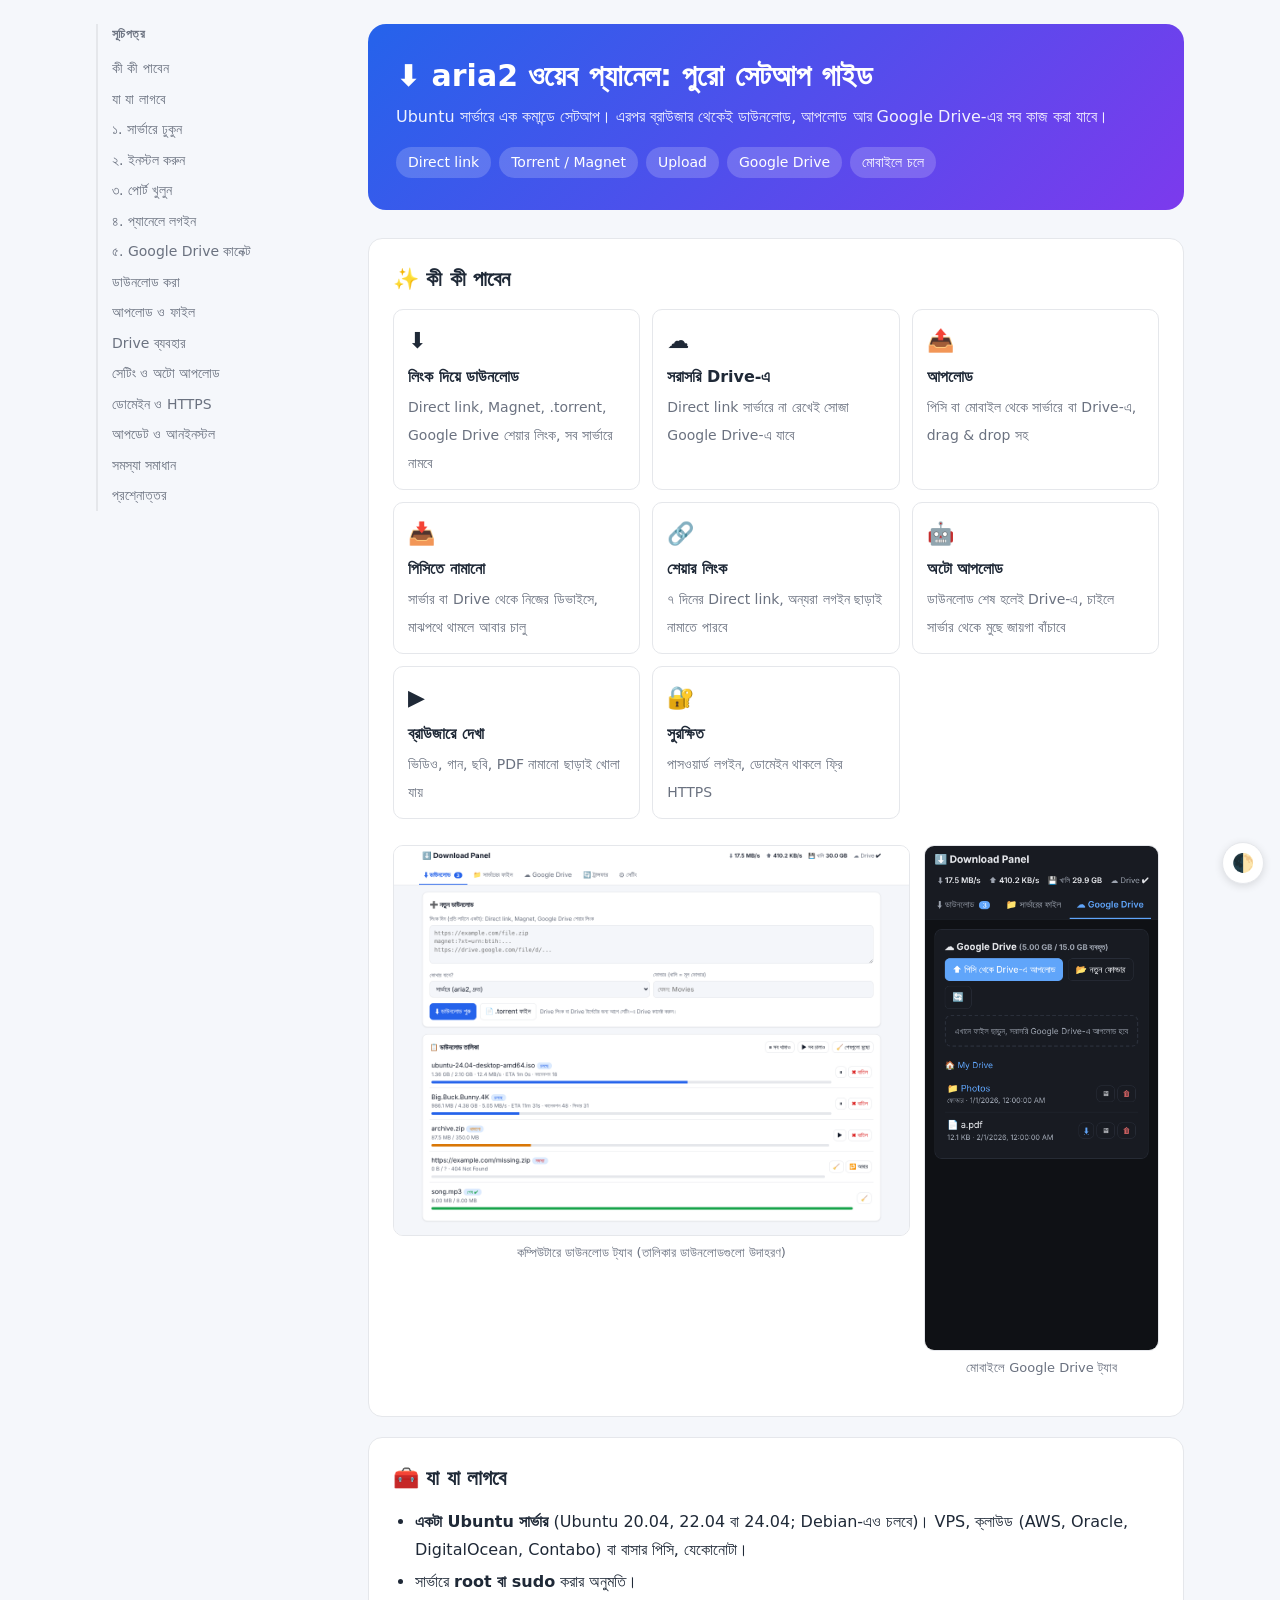
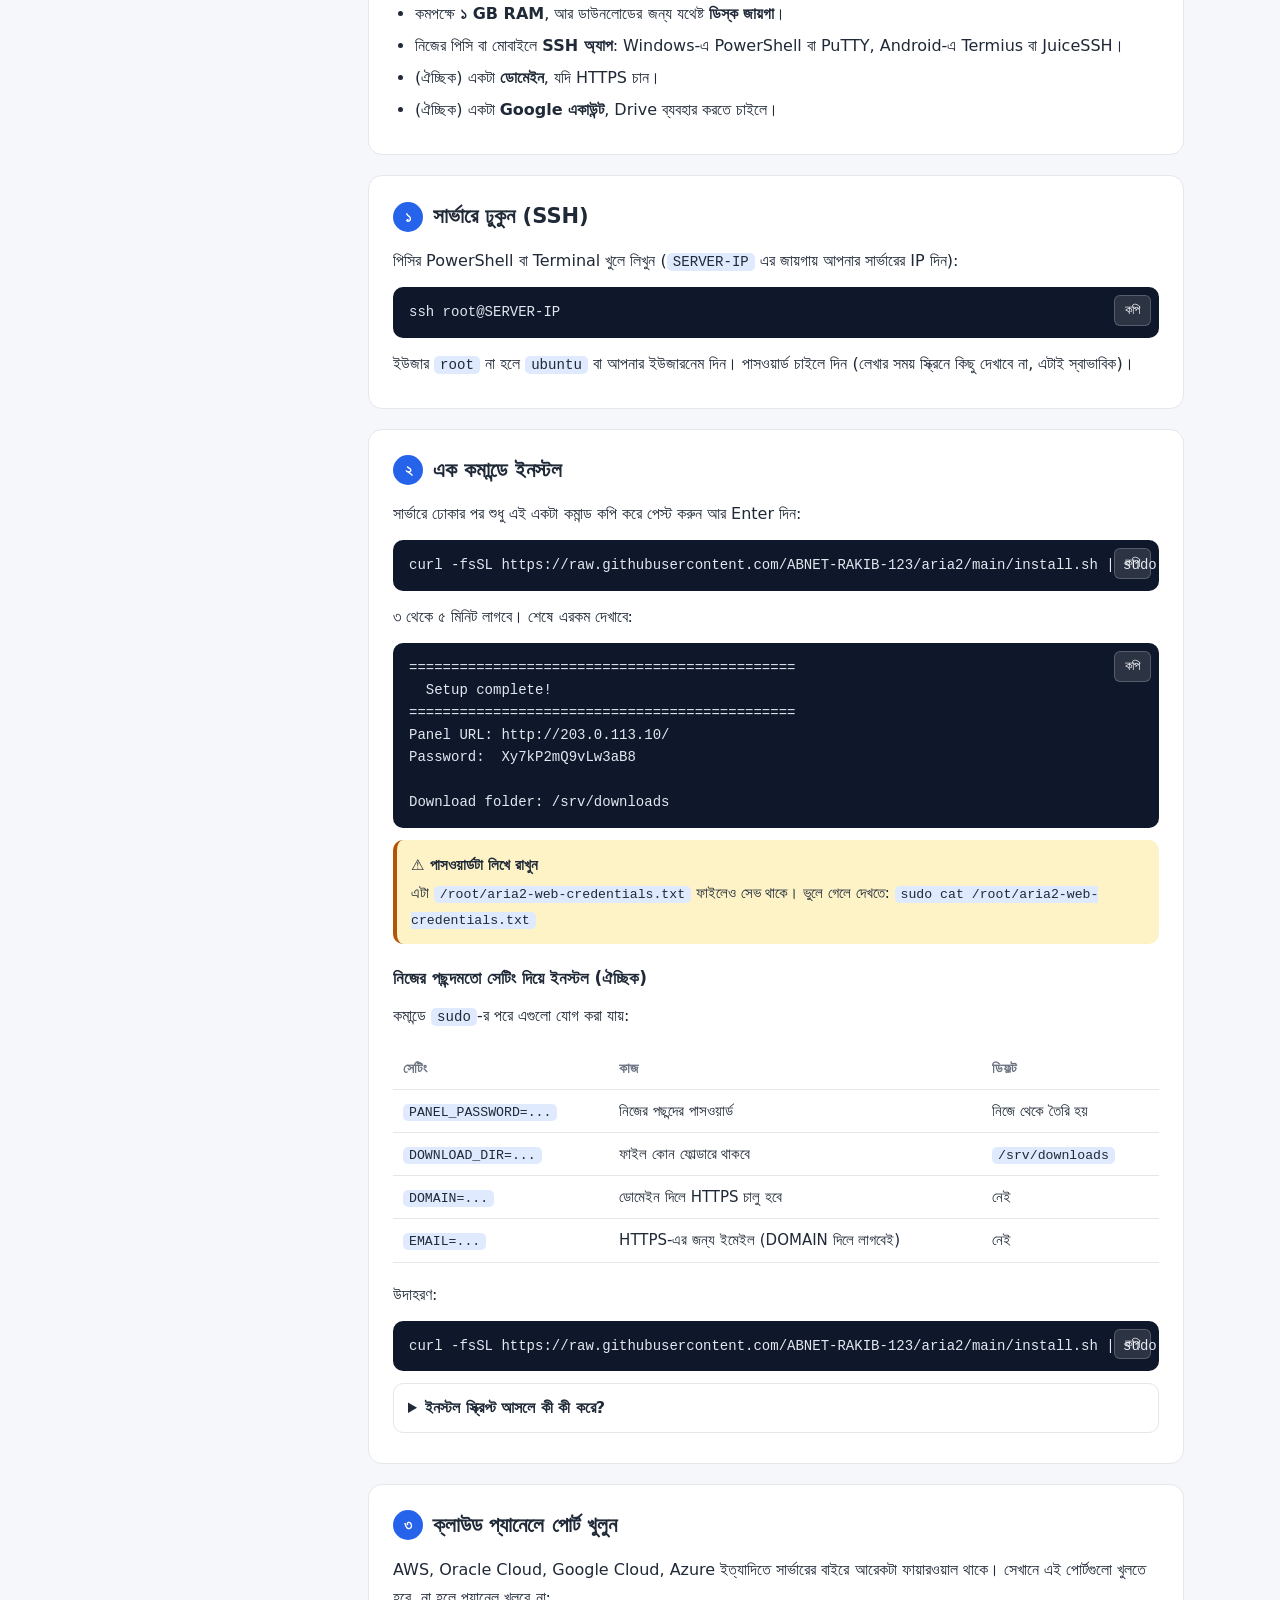
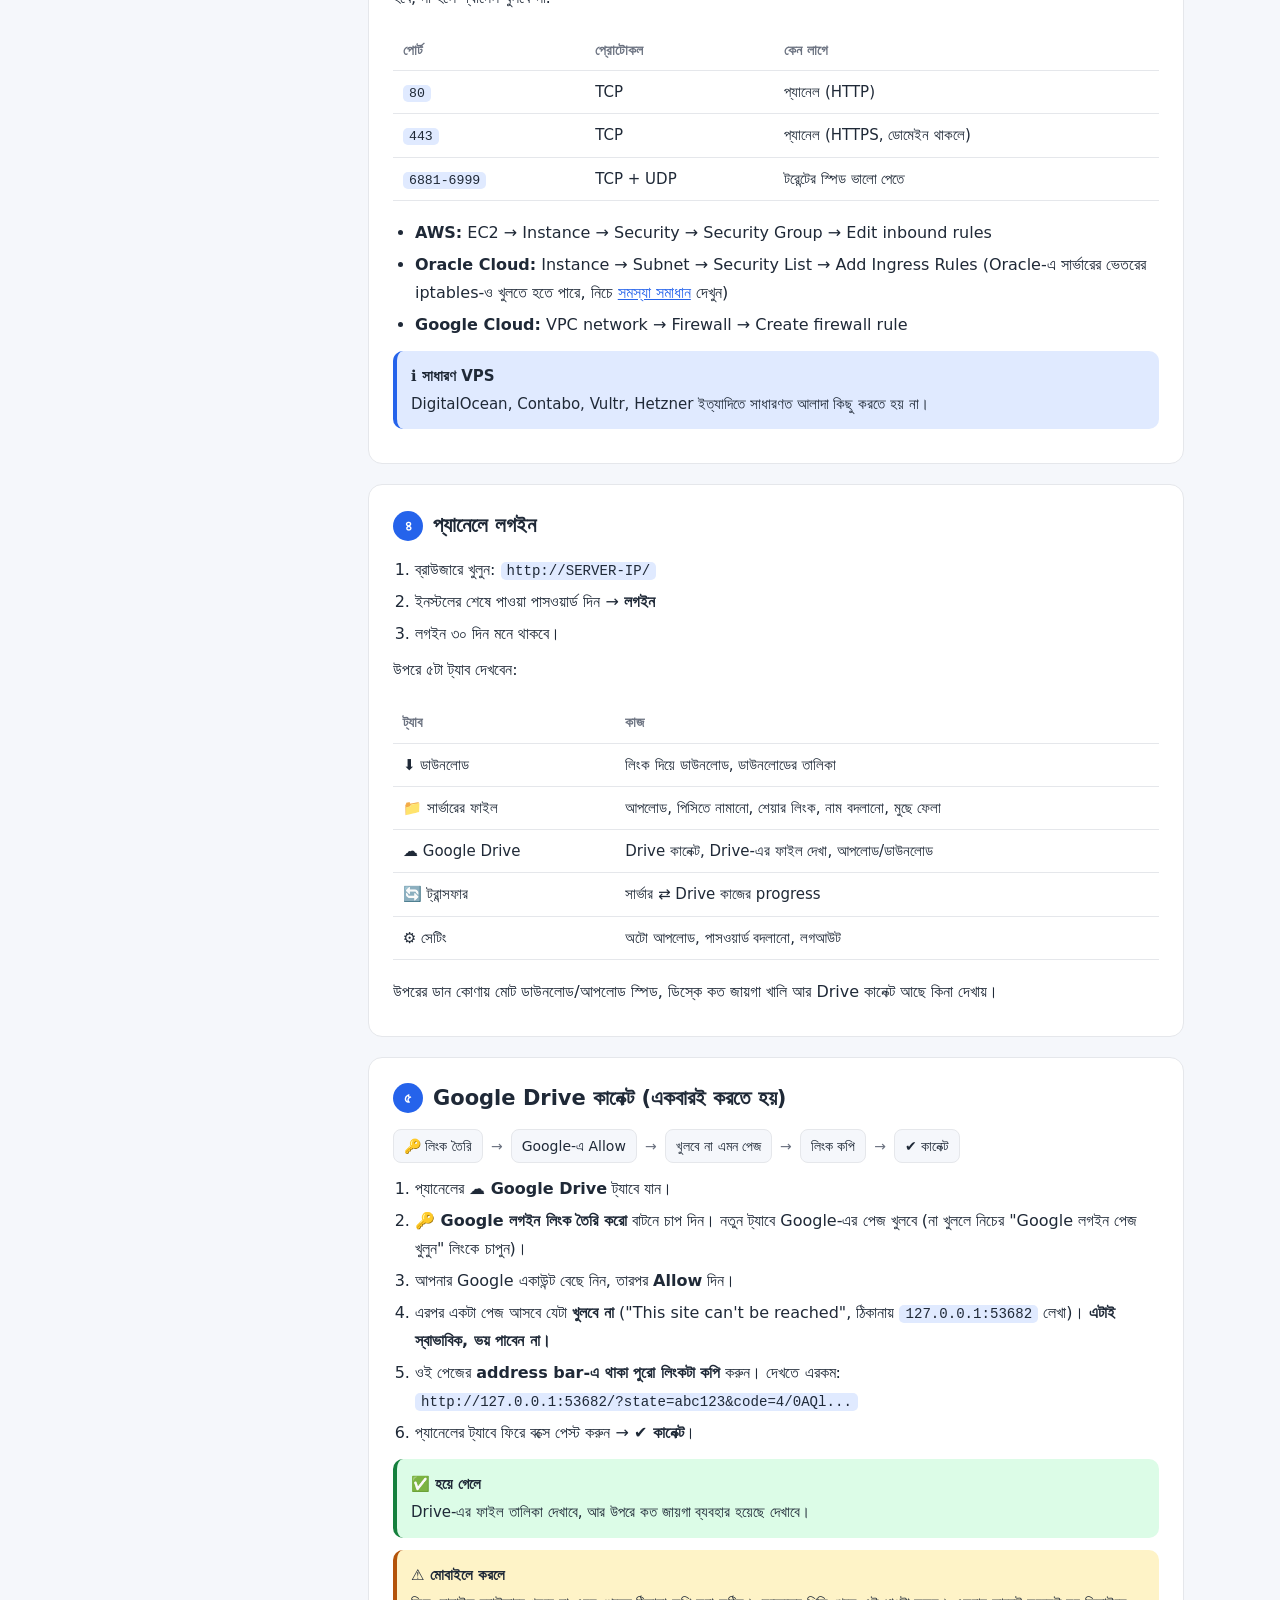
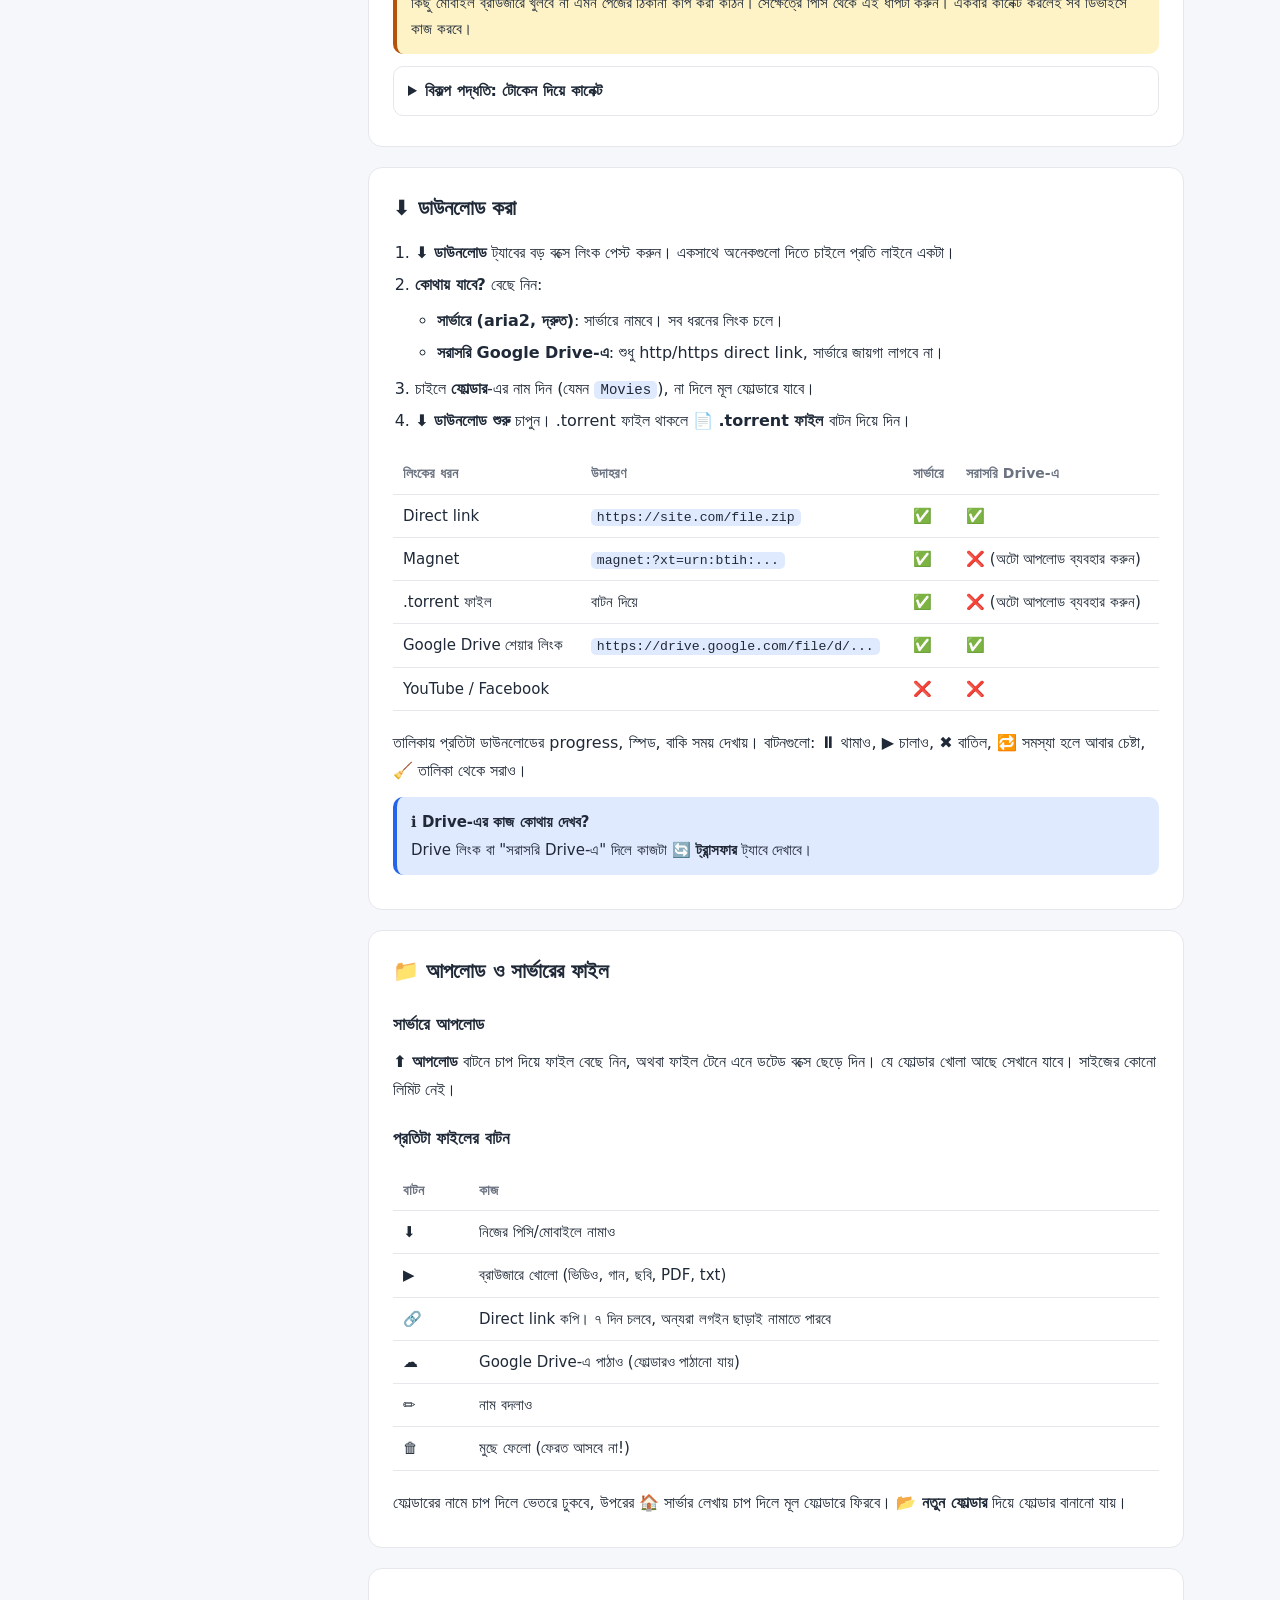
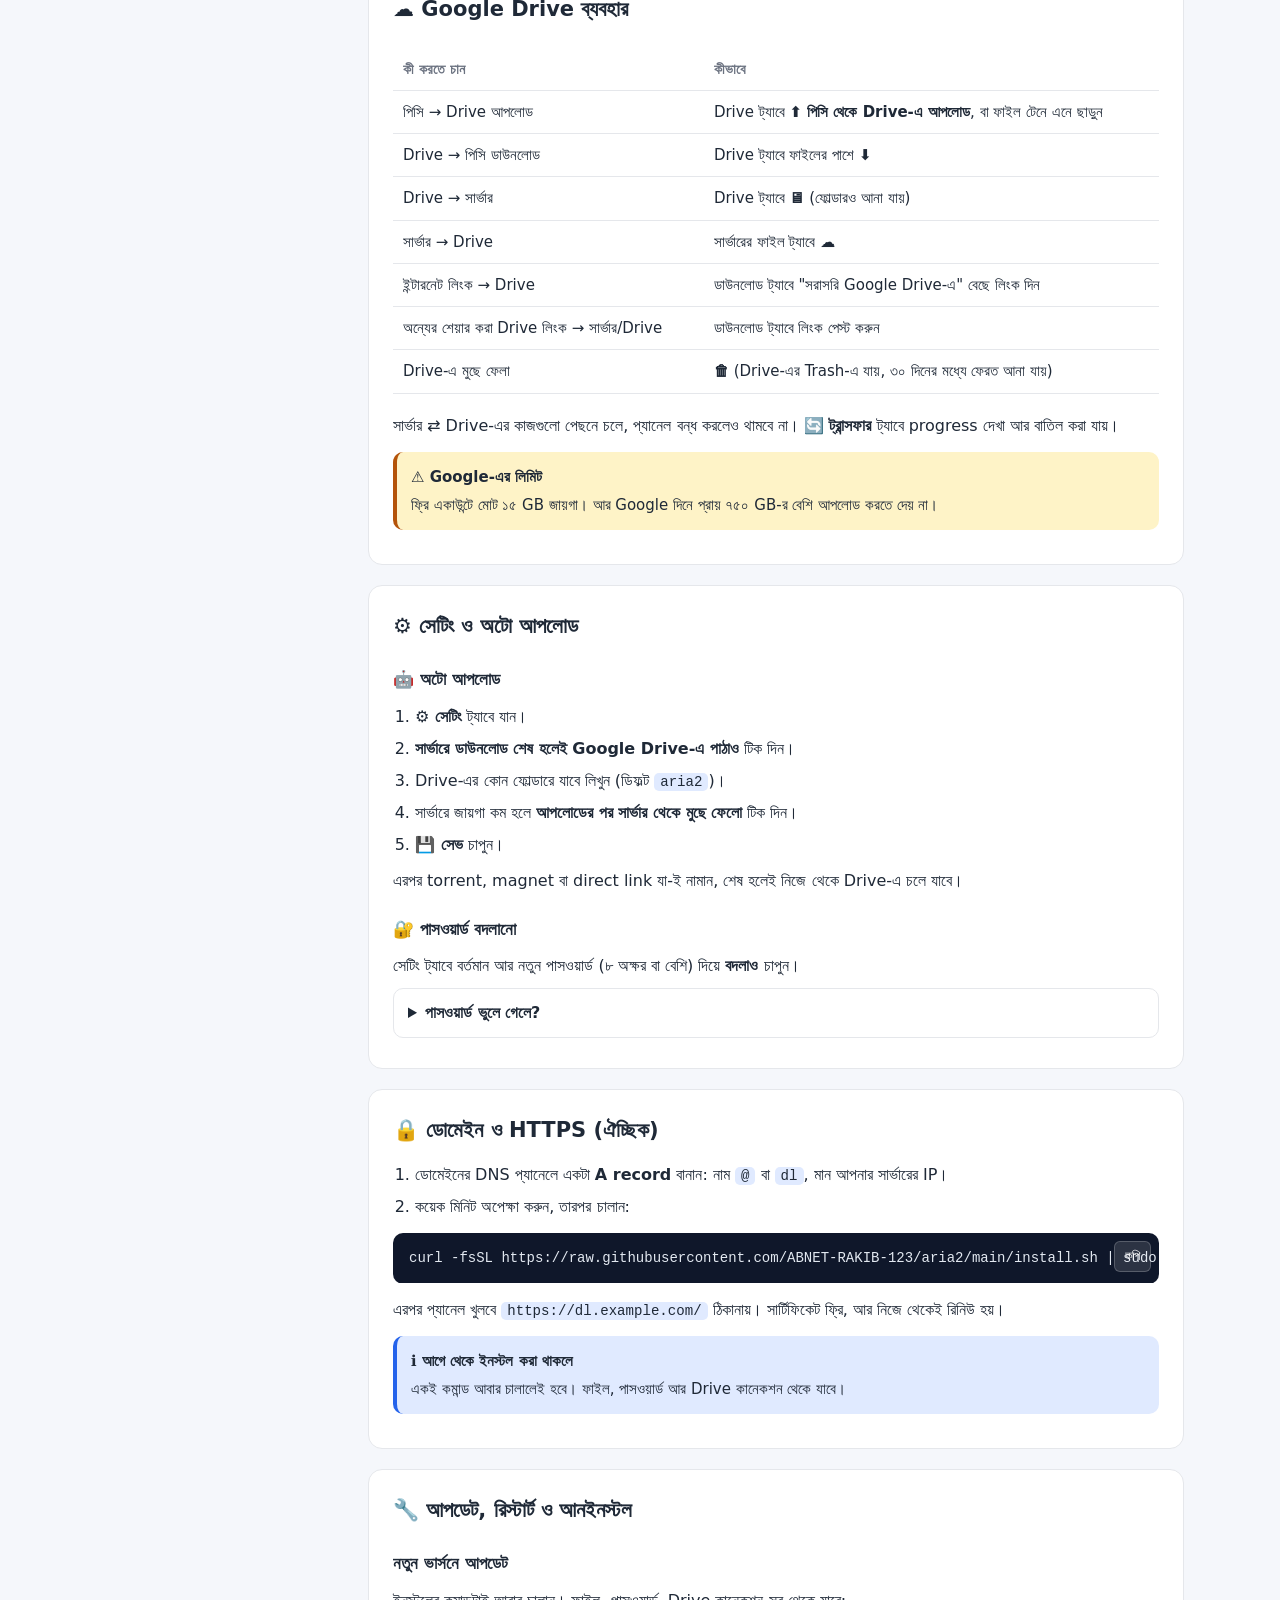
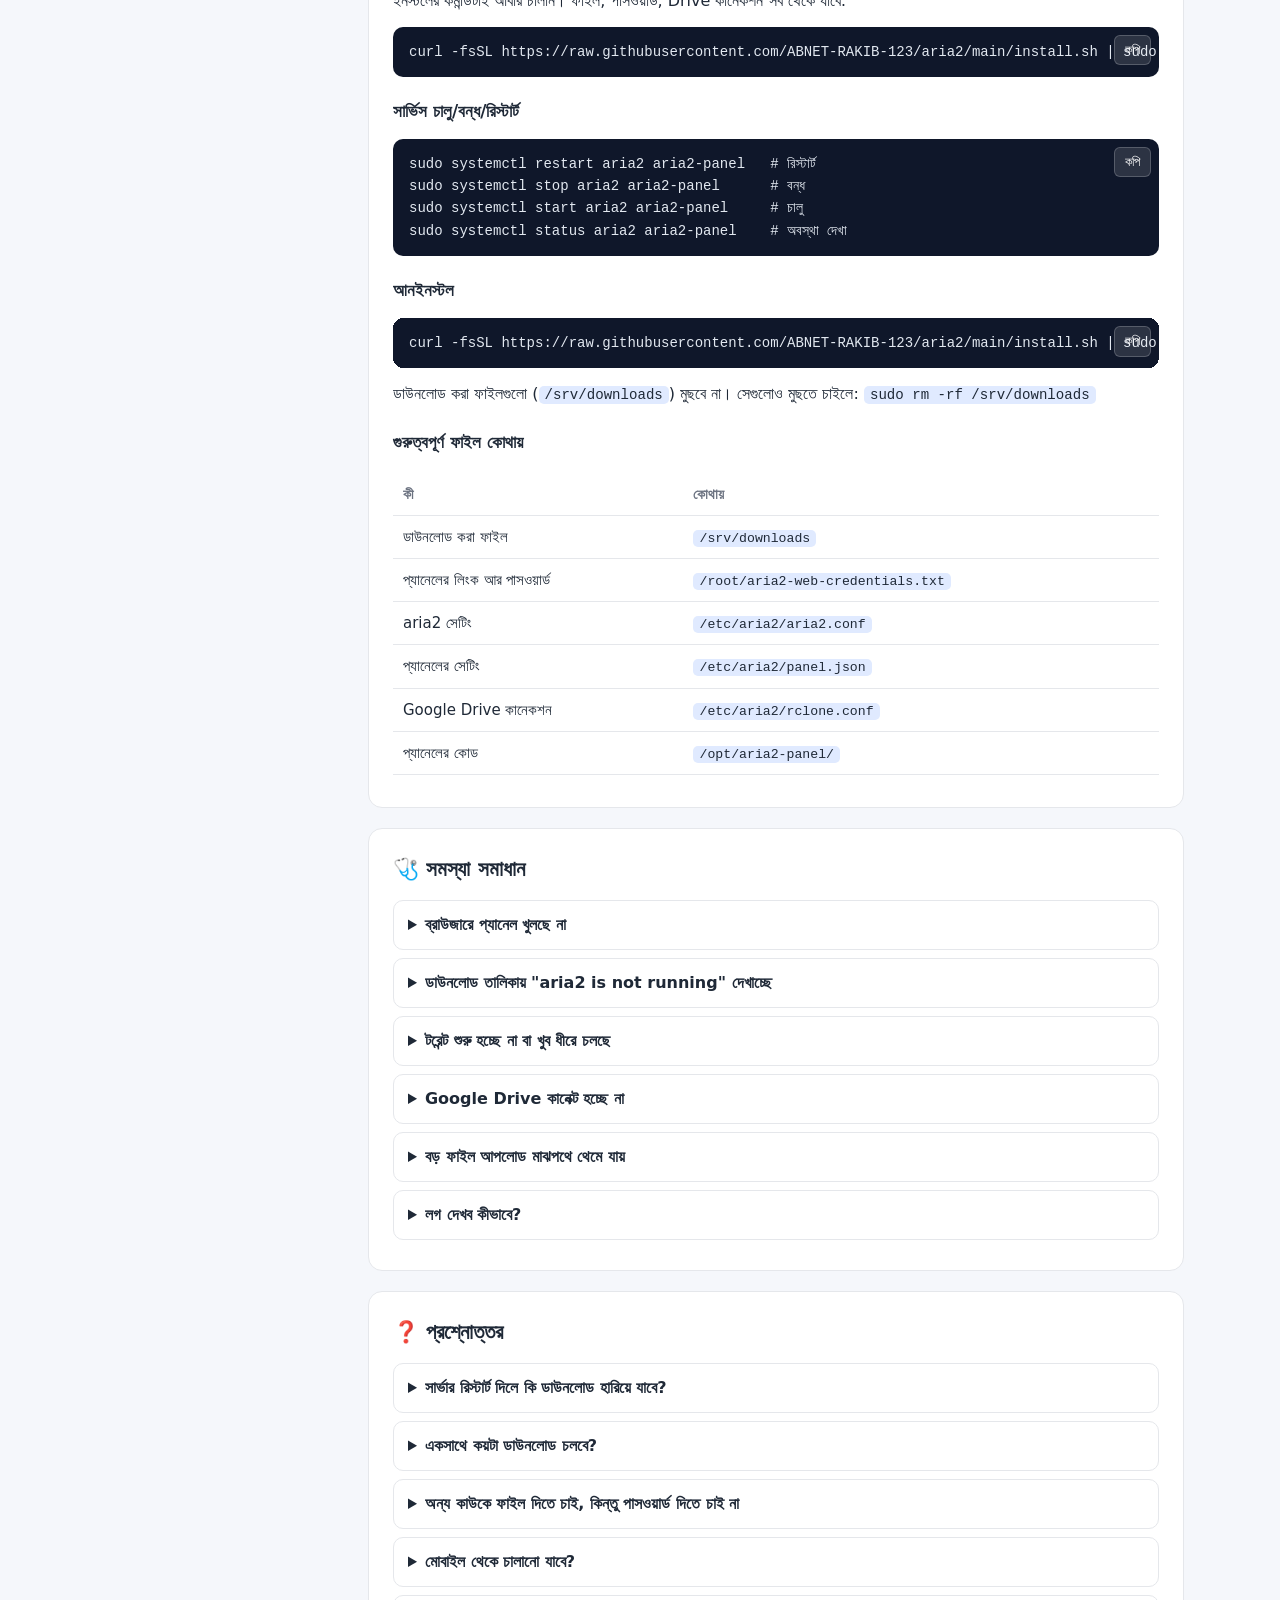
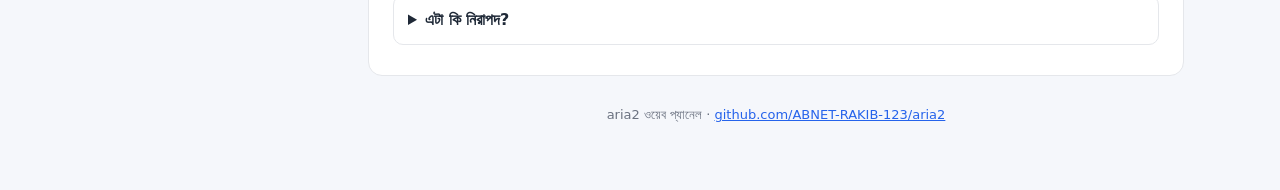
==== docs/guide.html @ d6e12b4e "Add Bangla setup and usage guide (docs/guide.html) Co-Authored-By: Claude Opus 5.5 <noreply@anthropi" ====
<!doctype html>
<html lang="bn">
<head>
<meta charset="utf-8">
<meta name="viewport" content="width=device-width, initial-scale=1">
<title>aria2 Setup Guide</title>
<meta name="description" content="Ubuntu সার্ভারে aria2 ওয়েব প্যানেল সেটআপ আর ব্যবহারের পুরো গাইড (বাংলা)">
<style>
:root {
  --bg: #f5f7fb; --card: #ffffff; --text: #1f2937; --muted: #6b7280; --line: #e5e7eb;
  --accent: #2563eb; --accent-soft: #e0eaff; --code-bg: #0f172a; --code-text: #e2e8f0;
  --ok: #15803d; --ok-soft: #dcfce7; --warn: #b45309; --warn-soft: #fef3c7; --bad: #b91c1c; --bad-soft: #fee2e2;
}
@media (prefers-color-scheme: dark) {
  :root:not([data-theme="light"]) {
    --bg: #0d1017; --card: #161a23; --text: #e5e7eb; --muted: #9ca3af; --line: #272c38;
    --accent: #6ea8ff; --accent-soft: #1b2741; --code-bg: #0a0d14; --code-text: #e2e8f0;
    --ok: #4ade80; --ok-soft: #12291b; --warn: #fbbf24; --warn-soft: #2b2310; --bad: #f87171; --bad-soft: #2d1515;
  }
}
:root[data-theme="dark"] {
  --bg: #0d1017; --card: #161a23; --text: #e5e7eb; --muted: #9ca3af; --line: #272c38;
  --accent: #6ea8ff; --accent-soft: #1b2741; --code-bg: #0a0d14; --code-text: #e2e8f0;
  --ok: #4ade80; --ok-soft: #12291b; --warn: #fbbf24; --warn-soft: #2b2310; --bad: #f87171; --bad-soft: #2d1515;
}
* { box-sizing: border-box; }
html { scroll-behavior: smooth; scroll-padding-top: 16px; }
body { margin: 0; background: var(--bg); color: var(--text);
  font: 16px/1.75 "Noto Sans Bengali", "Hind Siliguri", system-ui, -apple-system, "Segoe UI", sans-serif; }
a { color: var(--accent); }
code { font-family: ui-monospace, "SFMono-Regular", Menlo, Consolas, monospace; font-size: .88em;
  background: var(--accent-soft); padding: 1px 6px; border-radius: 5px; word-break: break-word; }

.layout { max-width: 1120px; margin: 0 auto; padding: 24px 16px 64px; display: grid; grid-template-columns: 240px minmax(0, 1fr); gap: 32px; }
@media (max-width: 860px) { .layout { grid-template-columns: minmax(0, 1fr); } .toc { display: none; } }

.toc { position: sticky; top: 16px; align-self: start; max-height: calc(100vh - 32px); overflow: auto;
  font-size: 14px; border-left: 2px solid var(--line); padding-left: 14px; }
.toc b { display: block; margin-bottom: 8px; color: var(--muted); font-size: 12px; letter-spacing: .04em; }
.toc a { display: block; color: var(--muted); text-decoration: none; padding: 3px 0; }
.toc a:hover { color: var(--accent); }

.hero { background: linear-gradient(135deg, var(--accent), #7c3aed); color: #fff; border-radius: 18px; padding: 32px 28px; margin-bottom: 28px; }
.hero h1 { margin: 0 0 8px; font-size: 30px; line-height: 1.3; }
.hero p { margin: 0; opacity: .92; }
.hero .chips { display: flex; flex-wrap: wrap; gap: 8px; margin-top: 16px; }
.hero .chips span { background: rgba(255,255,255,.18); padding: 3px 12px; border-radius: 99px; font-size: 14px; }

section { background: var(--card); border: 1px solid var(--line); border-radius: 14px; padding: 22px 24px; margin-bottom: 20px; }
@media (max-width: 520px) { section { padding: 18px 16px; } .hero { padding: 24px 18px; } .hero h1 { font-size: 24px; } }
h2 { margin: 0 0 12px; font-size: 21px; display: flex; align-items: center; gap: 10px; }
h2 .num { background: var(--accent); color: #fff; width: 30px; height: 30px; border-radius: 50%; display: inline-flex;
  align-items: center; justify-content: center; font-size: 15px; flex: none; }
h3 { margin: 20px 0 6px; font-size: 17px; }
p { margin: 8px 0; }
ul, ol { padding-left: 22px; margin: 8px 0; }
li { margin: 4px 0; }

.code { position: relative; margin: 12px 0; }
.code pre { margin: 0; background: var(--code-bg); color: var(--code-text); border-radius: 10px; padding: 14px 16px; padding-right: 76px;
  overflow-x: auto; font: 14px/1.6 ui-monospace, "SFMono-Regular", Menlo, Consolas, monospace; }
.code button { position: absolute; top: 8px; right: 8px; background: rgba(255,255,255,.12); color: #fff; border: 1px solid rgba(255,255,255,.2);
  border-radius: 6px; padding: 3px 10px; font: inherit; font-size: 13px; cursor: pointer; }
.code button:hover { background: rgba(255,255,255,.22); }

.note { border-radius: 10px; padding: 12px 14px; margin: 12px 0; font-size: 15px; border-left: 4px solid; }
.note.info { background: var(--accent-soft); border-color: var(--accent); }
.note.ok { background: var(--ok-soft); border-color: var(--ok); }
.note.warn { background: var(--warn-soft); border-color: var(--warn); }
.note.bad { background: var(--bad-soft); border-color: var(--bad); }
.note b:first-child { display: block; margin-bottom: 2px; }

table { width: 100%; border-collapse: collapse; font-size: 15px; margin: 10px 0; }
th, td { text-align: left; padding: 8px 10px; border-bottom: 1px solid var(--line); vertical-align: top; }
th { color: var(--muted); font-weight: 600; font-size: 14px; }
.table-wrap { overflow-x: auto; }

.grid { display: grid; grid-template-columns: repeat(auto-fit, minmax(220px, 1fr)); gap: 12px; margin: 12px 0; }
.feature { border: 1px solid var(--line); border-radius: 10px; padding: 12px 14px; }
.feature .ic { font-size: 22px; }
.feature b { display: block; margin: 2px 0; }
.feature span { color: var(--muted); font-size: 14px; }

figure { margin: 14px 0; }
figure img { width: 100%; height: auto; border-radius: 10px; border: 1px solid var(--line); display: block; }
figcaption { color: var(--muted); font-size: 13px; margin-top: 6px; text-align: center; }
.shots { display: grid; grid-template-columns: 2.2fr 1fr; gap: 14px; align-items: start; }
@media (max-width: 640px) { .shots { grid-template-columns: 1fr; } }

.flow { display: flex; flex-wrap: wrap; gap: 8px; align-items: center; margin: 12px 0; font-size: 14px; }
.flow span { border: 1px solid var(--line); border-radius: 8px; padding: 4px 10px; background: var(--bg); }
.flow i { color: var(--muted); font-style: normal; }

details { border: 1px solid var(--line); border-radius: 10px; padding: 10px 14px; margin: 8px 0; }
details summary { cursor: pointer; font-weight: 600; }
details[open] summary { margin-bottom: 6px; }

.theme-btn { position: fixed; right: 16px; bottom: 16px; width: 42px; height: 42px; border-radius: 50%; border: 1px solid var(--line);
  background: var(--card); color: var(--text); font-size: 18px; cursor: pointer; box-shadow: 0 2px 8px rgba(0,0,0,.12); }
footer { text-align: center; color: var(--muted); font-size: 13px; margin-top: 28px; }
</style>
</head>
<body>
<div class="layout">

<nav class="toc">
  <b>সূচিপত্র</b>
  <a href="#what">কী কী পাবেন</a>
  <a href="#need">যা যা লাগবে</a>
  <a href="#ssh">১. সার্ভারে ঢুকুন</a>
  <a href="#install">২. ইনস্টল করুন</a>
  <a href="#cloud">৩. পোর্ট খুলুন</a>
  <a href="#login">৪. প্যানেলে লগইন</a>
  <a href="#drive">৫. Google Drive কানেক্ট</a>
  <a href="#use-download">ডাউনলোড করা</a>
  <a href="#use-files">আপলোড ও ফাইল</a>
  <a href="#use-drive">Drive ব্যবহার</a>
  <a href="#use-settings">সেটিং ও অটো আপলোড</a>
  <a href="#https">ডোমেইন ও HTTPS</a>
  <a href="#manage">আপডেট ও আনইনস্টল</a>
  <a href="#trouble">সমস্যা সমাধান</a>
  <a href="#faq">প্রশ্নোত্তর</a>
</nav>

<main>
<header class="hero">
  <h1>⬇️ aria2 ওয়েব প্যানেল: পুরো সেটআপ গাইড</h1>
  <p>Ubuntu সার্ভারে এক কমান্ডে সেটআপ। এরপর ব্রাউজার থেকেই ডাউনলোড, আপলোড আর Google Drive-এর সব কাজ করা যাবে।</p>
  <div class="chips"><span>Direct link</span><span>Torrent / Magnet</span><span>Upload</span><span>Google Drive</span><span>মোবাইলে চলে</span></div>
</header>

<section id="what">
  <h2>✨ কী কী পাবেন</h2>
  <div class="grid">
    <div class="feature"><div class="ic">⬇️</div><b>লিংক দিয়ে ডাউনলোড</b><span>Direct link, Magnet, .torrent, Google Drive শেয়ার লিংক, সব সার্ভারে নামবে</span></div>
    <div class="feature"><div class="ic">☁️</div><b>সরাসরি Drive-এ</b><span>Direct link সার্ভারে না রেখেই সোজা Google Drive-এ যাবে</span></div>
    <div class="feature"><div class="ic">📤</div><b>আপলোড</b><span>পিসি বা মোবাইল থেকে সার্ভারে বা Drive-এ, drag &amp; drop সহ</span></div>
    <div class="feature"><div class="ic">📥</div><b>পিসিতে নামানো</b><span>সার্ভার বা Drive থেকে নিজের ডিভাইসে, মাঝপথে থামলে আবার চালু</span></div>
    <div class="feature"><div class="ic">🔗</div><b>শেয়ার লিংক</b><span>৭ দিনের Direct link, অন্যরা লগইন ছাড়াই নামাতে পারবে</span></div>
    <div class="feature"><div class="ic">🤖</div><b>অটো আপলোড</b><span>ডাউনলোড শেষ হলেই Drive-এ, চাইলে সার্ভার থেকে মুছে জায়গা বাঁচাবে</span></div>
    <div class="feature"><div class="ic">▶️</div><b>ব্রাউজারে দেখা</b><span>ভিডিও, গান, ছবি, PDF নামানো ছাড়াই খোলা যায়</span></div>
    <div class="feature"><div class="ic">🔐</div><b>সুরক্ষিত</b><span>পাসওয়ার্ড লগইন, ডোমেইন থাকলে ফ্রি HTTPS</span></div>
  </div>
  <div class="shots">
    <figure><img src="[data-uri]" alt="কম্পিউটারে প্যানেলের ডাউনলোড ট্যাব"><figcaption>কম্পিউটারে ডাউনলোড ট্যাব (তালিকার ডাউনলোডগুলো উদাহরণ)</figcaption></figure>
    <figure><img src="[data-uri]" alt="মোবাইলে Google Drive ট্যাব, dark mode"><figcaption>মোবাইলে Google Drive ট্যাব</figcaption></figure>
  </div>
</section>

<section id="need">
  <h2>🧰 যা যা লাগবে</h2>
  <ul>
    <li><b>একটা Ubuntu সার্ভার</b> (Ubuntu 20.04, 22.04 বা 24.04; Debian-এও চলবে)। VPS, ক্লাউড (AWS, Oracle, DigitalOcean, Contabo) বা বাসার পিসি, যেকোনোটা।</li>
    <li>সার্ভারে <b>root বা sudo</b> করার অনুমতি।</li>
    <li>কমপক্ষে <b>১ GB RAM</b>, আর ডাউনলোডের জন্য যথেষ্ট <b>ডিস্ক জায়গা</b>।</li>
    <li>নিজের পিসি বা মোবাইলে <b>SSH অ্যাপ</b>: Windows-এ PowerShell বা PuTTY, Android-এ Termius বা JuiceSSH।</li>
    <li>(ঐচ্ছিক) একটা <b>ডোমেইন</b>, যদি HTTPS চান।</li>
    <li>(ঐচ্ছিক) একটা <b>Google একাউন্ট</b>, Drive ব্যবহার করতে চাইলে।</li>
  </ul>
</section>

<section id="ssh">
  <h2><span class="num">১</span> সার্ভারে ঢুকুন (SSH)</h2>
  <p>পিসির PowerShell বা Terminal খুলে লিখুন (<code>SERVER-IP</code> এর জায়গায় আপনার সার্ভারের IP দিন):</p>
  <div class="code"><pre>ssh root@SERVER-IP</pre></div>
  <p>ইউজার <code>root</code> না হলে <code>ubuntu</code> বা আপনার ইউজারনেম দিন। পাসওয়ার্ড চাইলে দিন (লেখার সময় স্ক্রিনে কিছু দেখাবে না, এটাই স্বাভাবিক)।</p>
</section>

<section id="install">
  <h2><span class="num">২</span> এক কমান্ডে ইনস্টল</h2>
  <p>সার্ভারে ঢোকার পর শুধু এই একটা কমান্ড কপি করে পেস্ট করুন আর Enter দিন:</p>
  <div class="code"><pre>curl -fsSL https://raw.githubusercontent.com/ABNET-RAKIB-123/aria2/main/install.sh | sudo bash</pre></div>
  <p>৩ থেকে ৫ মিনিট লাগবে। শেষে এরকম দেখাবে:</p>
  <div class="code"><pre>==============================================
  Setup complete!
==============================================
Panel URL: http://203.0.113.10/
Password:  Xy7kP2mQ9vLw3aB8

Download folder: /srv/downloads</pre></div>
  <div class="note warn"><b>⚠️ পাসওয়ার্ডটা লিখে রাখুন</b>এটা <code>/root/aria2-web-credentials.txt</code> ফাইলেও সেভ থাকে। ভুলে গেলে দেখতে: <code>sudo cat /root/aria2-web-credentials.txt</code></div>

  <h3>নিজের পছন্দমতো সেটিং দিয়ে ইনস্টল (ঐচ্ছিক)</h3>
  <p>কমান্ডে <code>sudo</code>-র পরে এগুলো যোগ করা যায়:</p>
  <div class="table-wrap"><table>
    <tr><th>সেটিং</th><th>কাজ</th><th>ডিফল্ট</th></tr>
    <tr><td><code>PANEL_PASSWORD=...</code></td><td>নিজের পছন্দের পাসওয়ার্ড</td><td>নিজে থেকে তৈরি হয়</td></tr>
    <tr><td><code>DOWNLOAD_DIR=...</code></td><td>ফাইল কোন ফোল্ডারে থাকবে</td><td><code>/srv/downloads</code></td></tr>
    <tr><td><code>DOMAIN=...</code></td><td>ডোমেইন দিলে HTTPS চালু হবে</td><td>নেই</td></tr>
    <tr><td><code>EMAIL=...</code></td><td>HTTPS-এর জন্য ইমেইল (DOMAIN দিলে লাগবেই)</td><td>নেই</td></tr>
  </table></div>
  <p>উদাহরণ:</p>
  <div class="code"><pre>curl -fsSL https://raw.githubusercontent.com/ABNET-RAKIB-123/aria2/main/install.sh | sudo PANEL_PASSWORD='MyStrongPass123' DOWNLOAD_DIR=/data bash</pre></div>

  <details><summary>ইনস্টল স্ক্রিপ্ট আসলে কী কী করে?</summary>
    <ol>
      <li>aria2, nginx, Python, rclone ইনস্টল করে</li>
      <li><code>aria2</code> নামে আলাদা একটা ইউজার বানায় (নিরাপত্তার জন্য)</li>
      <li>aria2 কনফিগার করে: ১৬ কানেকশন, রিস্টার্টের পরেও ডাউনলোড চালু থাকা, টরেন্টের জন্য ভালো tracker (প্রতি সপ্তাহে আপডেট হয়)</li>
      <li>ওয়েব প্যানেল বসায় আর nginx দিয়ে পোর্ট 80-তে চালু করে</li>
      <li>সার্ভার রিস্টার্ট হলেও যেন সব নিজে থেকে চালু হয় সেই ব্যবস্থা করে</li>
      <li>ufw ফায়ারওয়ালে দরকারি পোর্টের নিয়ম যোগ করে</li>
    </ol>
  </details>
</section>

<section id="cloud">
  <h2><span class="num">৩</span> ক্লাউড প্যানেলে পোর্ট খুলুন</h2>
  <p>AWS, Oracle Cloud, Google Cloud, Azure ইত্যাদিতে সার্ভারের বাইরে আরেকটা ফায়ারওয়াল থাকে। সেখানে এই পোর্টগুলো খুলতে হবে, না হলে প্যানেল খুলবে না:</p>
  <div class="table-wrap"><table>
    <tr><th>পোর্ট</th><th>প্রোটোকল</th><th>কেন লাগে</th></tr>
    <tr><td><code>80</code></td><td>TCP</td><td>প্যানেল (HTTP)</td></tr>
    <tr><td><code>443</code></td><td>TCP</td><td>প্যানেল (HTTPS, ডোমেইন থাকলে)</td></tr>
    <tr><td><code>6881-6999</code></td><td>TCP + UDP</td><td>টরেন্টের স্পিড ভালো পেতে</td></tr>
  </table></div>
  <ul>
    <li><b>AWS:</b> EC2 → Instance → Security → Security Group → Edit inbound rules</li>
    <li><b>Oracle Cloud:</b> Instance → Subnet → Security List → Add Ingress Rules (Oracle-এ সার্ভারের ভেতরের iptables-ও খুলতে হতে পারে, নিচে <a href="#trouble">সমস্যা সমাধান</a> দেখুন)</li>
    <li><b>Google Cloud:</b> VPC network → Firewall → Create firewall rule</li>
  </ul>
  <div class="note info"><b>ℹ️ সাধারণ VPS</b>DigitalOcean, Contabo, Vultr, Hetzner ইত্যাদিতে সাধারণত আলাদা কিছু করতে হয় না।</div>
</section>

<section id="login">
  <h2><span class="num">৪</span> প্যানেলে লগইন</h2>
  <ol>
    <li>ব্রাউজারে খুলুন: <code>http://SERVER-IP/</code></li>
    <li>ইনস্টলের শেষে পাওয়া পাসওয়ার্ড দিন → <b>লগইন</b></li>
    <li>লগইন ৩০ দিন মনে থাকবে।</li>
  </ol>
  <p>উপরে ৫টা ট্যাব দেখবেন:</p>
  <div class="table-wrap"><table>
    <tr><th>ট্যাব</th><th>কাজ</th></tr>
    <tr><td>⬇ ডাউনলোড</td><td>লিংক দিয়ে ডাউনলোড, ডাউনলোডের তালিকা</td></tr>
    <tr><td>📁 সার্ভারের ফাইল</td><td>আপলোড, পিসিতে নামানো, শেয়ার লিংক, নাম বদলানো, মুছে ফেলা</td></tr>
    <tr><td>☁ Google Drive</td><td>Drive কানেক্ট, Drive-এর ফাইল দেখা, আপলোড/ডাউনলোড</td></tr>
    <tr><td>🔄 ট্রান্সফার</td><td>সার্ভার ⇄ Drive কাজের progress</td></tr>
    <tr><td>⚙ সেটিং</td><td>অটো আপলোড, পাসওয়ার্ড বদলানো, লগআউট</td></tr>
  </table></div>
  <p>উপরের ডান কোণায় মোট ডাউনলোড/আপলোড স্পিড, ডিস্কে কত জায়গা খালি আর Drive কানেক্ট আছে কিনা দেখায়।</p>
</section>

<section id="drive">
  <h2><span class="num">৫</span> Google Drive কানেক্ট (একবারই করতে হয়)</h2>
  <div class="flow"><span>🔑 লিংক তৈরি</span><i>→</i><span>Google-এ Allow</span><i>→</i><span>খুলবে না এমন পেজ</span><i>→</i><span>লিংক কপি</span><i>→</i><span>✔ কানেক্ট</span></div>
  <ol>
    <li>প্যানেলের <b>☁ Google Drive</b> ট্যাবে যান।</li>
    <li><b>🔑 Google লগইন লিংক তৈরি করো</b> বাটনে চাপ দিন। নতুন ট্যাবে Google-এর পেজ খুলবে (না খুললে নিচের "Google লগইন পেজ খুলুন" লিংকে চাপুন)।</li>
    <li>আপনার Google একাউন্ট বেছে নিন, তারপর <b>Allow</b> দিন।</li>
    <li>এরপর একটা পেজ আসবে যেটা <b>খুলবে না</b> ("This site can't be reached", ঠিকানায় <code>127.0.0.1:53682</code> লেখা)। <b>এটাই স্বাভাবিক, ভয় পাবেন না।</b></li>
    <li>ওই পেজের <b>address bar-এ থাকা পুরো লিংকটা কপি</b> করুন। দেখতে এরকম:<br><code>http://127.0.0.1:53682/?state=abc123&amp;code=4/0AQl...</code></li>
    <li>প্যানেলের ট্যাবে ফিরে বক্সে পেস্ট করুন → <b>✔ কানেক্ট</b>।</li>
  </ol>
  <div class="note ok"><b>✅ হয়ে গেলে</b>Drive-এর ফাইল তালিকা দেখাবে, আর উপরে কত জায়গা ব্যবহার হয়েছে দেখাবে।</div>
  <div class="note warn"><b>⚠️ মোবাইলে করলে</b>কিছু মোবাইল ব্রাউজারে খুলবে না এমন পেজের ঠিকানা কপি করা কঠিন। সেক্ষেত্রে পিসি থেকে এই ধাপটা করুন। একবার কানেক্ট করলেই সব ডিভাইসে কাজ করবে।</div>
  <details><summary>বিকল্প পদ্ধতি: টোকেন দিয়ে কানেক্ট</summary>
    <p>উপরের পদ্ধতি কাজ না করলে:</p>
    <ol>
      <li>নিজের পিসিতে rclone নামান: <a href="https://rclone.org/downloads/" target="_blank" rel="noopener">rclone.org/downloads</a></li>
      <li>পিসির CMD/Terminal-এ চালান: <code>rclone authorize "drive"</code></li>
      <li>ব্রাউজারে Google লগইন করে Allow দিন।</li>
      <li>Terminal-এ <code>---&gt;</code> আর <code>&lt;---End paste</code>-এর মাঝে যে লেখা আসবে, সেটা কপি করুন।</li>
      <li>প্যানেলে <b>টোকেন পদ্ধতি</b> ট্যাবে পেস্ট করে <b>✔ কানেক্ট</b> চাপুন।</li>
    </ol>
  </details>
</section>

<section id="use-download">
  <h2>⬇️ ডাউনলোড করা</h2>
  <ol>
    <li><b>⬇ ডাউনলোড</b> ট্যাবের বড় বক্সে লিংক পেস্ট করুন। একসাথে অনেকগুলো দিতে চাইলে প্রতি লাইনে একটা।</li>
    <li><b>কোথায় যাবে?</b> বেছে নিন:
      <ul>
        <li><b>সার্ভারে (aria2, দ্রুত)</b>: সার্ভারে নামবে। সব ধরনের লিংক চলে।</li>
        <li><b>সরাসরি Google Drive-এ</b>: শুধু http/https direct link, সার্ভারে জায়গা লাগবে না।</li>
      </ul></li>
    <li>চাইলে <b>ফোল্ডার</b>-এর নাম দিন (যেমন <code>Movies</code>), না দিলে মূল ফোল্ডারে যাবে।</li>
    <li><b>⬇ ডাউনলোড শুরু</b> চাপুন। .torrent ফাইল থাকলে <b>📄 .torrent ফাইল</b> বাটন দিয়ে দিন।</li>
  </ol>
  <div class="table-wrap"><table>
    <tr><th>লিংকের ধরন</th><th>উদাহরণ</th><th>সার্ভারে</th><th>সরাসরি Drive-এ</th></tr>
    <tr><td>Direct link</td><td><code>https://site.com/file.zip</code></td><td>✅</td><td>✅</td></tr>
    <tr><td>Magnet</td><td><code>magnet:?xt=urn:btih:...</code></td><td>✅</td><td>❌ (অটো আপলোড ব্যবহার করুন)</td></tr>
    <tr><td>.torrent ফাইল</td><td>বাটন দিয়ে</td><td>✅</td><td>❌ (অটো আপলোড ব্যবহার করুন)</td></tr>
    <tr><td>Google Drive শেয়ার লিংক</td><td><code>https://drive.google.com/file/d/...</code></td><td>✅</td><td>✅</td></tr>
    <tr><td>YouTube / Facebook</td><td></td><td>❌</td><td>❌</td></tr>
  </table></div>
  <p>তালিকায় প্রতিটা ডাউনলোডের progress, স্পিড, বাকি সময় দেখায়। বাটনগুলো: <b>⏸</b> থামাও, <b>▶</b> চালাও, <b>✖</b> বাতিল, <b>🔁</b> সমস্যা হলে আবার চেষ্টা, <b>🧹</b> তালিকা থেকে সরাও।</p>
  <div class="note info"><b>ℹ️ Drive-এর কাজ কোথায় দেখব?</b>Drive লিংক বা "সরাসরি Drive-এ" দিলে কাজটা <b>🔄 ট্রান্সফার</b> ট্যাবে দেখাবে।</div>
</section>

<section id="use-files">
  <h2>📁 আপলোড ও সার্ভারের ফাইল</h2>
  <h3>সার্ভারে আপলোড</h3>
  <p><b>⬆ আপলোড</b> বাটনে চাপ দিয়ে ফাইল বেছে নিন, অথবা ফাইল টেনে এনে ডটেড বক্সে ছেড়ে দিন। যে ফোল্ডার খোলা আছে সেখানে যাবে। সাইজের কোনো লিমিট নেই।</p>
  <h3>প্রতিটা ফাইলের বাটন</h3>
  <div class="table-wrap"><table>
    <tr><th>বাটন</th><th>কাজ</th></tr>
    <tr><td>⬇</td><td>নিজের পিসি/মোবাইলে নামাও</td></tr>
    <tr><td>▶</td><td>ব্রাউজারে খোলো (ভিডিও, গান, ছবি, PDF, txt)</td></tr>
    <tr><td>🔗</td><td>Direct link কপি। ৭ দিন চলবে, অন্যরা লগইন ছাড়াই নামাতে পারবে</td></tr>
    <tr><td>☁</td><td>Google Drive-এ পাঠাও (ফোল্ডারও পাঠানো যায়)</td></tr>
    <tr><td>✏</td><td>নাম বদলাও</td></tr>
    <tr><td>🗑</td><td>মুছে ফেলো (ফেরত আসবে না!)</td></tr>
  </table></div>
  <p>ফোল্ডারের নামে চাপ দিলে ভেতরে ঢুকবে, উপরের 🏠 সার্ভার লেখায় চাপ দিলে মূল ফোল্ডারে ফিরবে। <b>📂 নতুন ফোল্ডার</b> দিয়ে ফোল্ডার বানানো যায়।</p>
</section>

<section id="use-drive">
  <h2>☁️ Google Drive ব্যবহার</h2>
  <div class="table-wrap"><table>
    <tr><th>কী করতে চান</th><th>কীভাবে</th></tr>
    <tr><td>পিসি → Drive আপলোড</td><td>Drive ট্যাবে <b>⬆ পিসি থেকে Drive-এ আপলোড</b>, বা ফাইল টেনে এনে ছাড়ুন</td></tr>
    <tr><td>Drive → পিসি ডাউনলোড</td><td>Drive ট্যাবে ফাইলের পাশে <b>⬇</b></td></tr>
    <tr><td>Drive → সার্ভার</td><td>Drive ট্যাবে <b>🖥</b> (ফোল্ডারও আনা যায়)</td></tr>
    <tr><td>সার্ভার → Drive</td><td>সার্ভারের ফাইল ট্যাবে <b>☁</b></td></tr>
    <tr><td>ইন্টারনেট লিংক → Drive</td><td>ডাউনলোড ট্যাবে "সরাসরি Google Drive-এ" বেছে লিংক দিন</td></tr>
    <tr><td>অন্যের শেয়ার করা Drive লিংক → সার্ভার/Drive</td><td>ডাউনলোড ট্যাবে লিংক পেস্ট করুন</td></tr>
    <tr><td>Drive-এ মুছে ফেলা</td><td><b>🗑</b> (Drive-এর Trash-এ যায়, ৩০ দিনের মধ্যে ফেরত আনা যায়)</td></tr>
  </table></div>
  <p>সার্ভার ⇄ Drive-এর কাজগুলো পেছনে চলে, প্যানেল বন্ধ করলেও থামবে না। <b>🔄 ট্রান্সফার</b> ট্যাবে progress দেখা আর বাতিল করা যায়।</p>
  <div class="note warn"><b>⚠️ Google-এর লিমিট</b>ফ্রি একাউন্টে মোট ১৫ GB জায়গা। আর Google দিনে প্রায় ৭৫০ GB-র বেশি আপলোড করতে দেয় না।</div>
</section>

<section id="use-settings">
  <h2>⚙️ সেটিং ও অটো আপলোড</h2>
  <h3>🤖 অটো আপলোড</h3>
  <ol>
    <li><b>⚙ সেটিং</b> ট্যাবে যান।</li>
    <li><b>সার্ভারে ডাউনলোড শেষ হলেই Google Drive-এ পাঠাও</b> টিক দিন।</li>
    <li>Drive-এর কোন ফোল্ডারে যাবে লিখুন (ডিফল্ট <code>aria2</code>)।</li>
    <li>সার্ভারে জায়গা কম হলে <b>আপলোডের পর সার্ভার থেকে মুছে ফেলো</b> টিক দিন।</li>
    <li><b>💾 সেভ</b> চাপুন।</li>
  </ol>
  <p>এরপর torrent, magnet বা direct link যা-ই নামান, শেষ হলেই নিজে থেকে Drive-এ চলে যাবে।</p>
  <h3>🔐 পাসওয়ার্ড বদলানো</h3>
  <p>সেটিং ট্যাবে বর্তমান আর নতুন পাসওয়ার্ড (৮ অক্ষর বা বেশি) দিয়ে <b>বদলাও</b> চাপুন।</p>
  <details><summary>পাসওয়ার্ড ভুলে গেলে?</summary>
    <p>সার্ভারে এই কমান্ড চালান। আপনার ফাইল বা সেটিং কিছুই মুছবে না, শুধু পাসওয়ার্ড বদলাবে:</p>
    <div class="code"><pre>curl -fsSL https://raw.githubusercontent.com/ABNET-RAKIB-123/aria2/main/install.sh | sudo PANEL_PASSWORD='NewPass12345' bash</pre></div>
  </details>
</section>

<section id="https">
  <h2>🔒 ডোমেইন ও HTTPS (ঐচ্ছিক)</h2>
  <ol>
    <li>ডোমেইনের DNS প্যানেলে একটা <b>A record</b> বানান: নাম <code>@</code> বা <code>dl</code>, মান আপনার সার্ভারের IP।</li>
    <li>কয়েক মিনিট অপেক্ষা করুন, তারপর চালান:</li>
  </ol>
  <div class="code"><pre>curl -fsSL https://raw.githubusercontent.com/ABNET-RAKIB-123/aria2/main/install.sh | sudo DOMAIN=dl.example.com EMAIL=you@gmail.com bash</pre></div>
  <p>এরপর প্যানেল খুলবে <code>https://dl.example.com/</code> ঠিকানায়। সার্টিফিকেট ফ্রি, আর নিজে থেকেই রিনিউ হয়।</p>
  <div class="note info"><b>ℹ️ আগে থেকে ইনস্টল করা থাকলে</b>একই কমান্ড আবার চালালেই হবে। ফাইল, পাসওয়ার্ড আর Drive কানেকশন থেকে যাবে।</div>
</section>

<section id="manage">
  <h2>🔧 আপডেট, রিস্টার্ট ও আনইনস্টল</h2>
  <h3>নতুন ভার্সনে আপডেট</h3>
  <p>ইনস্টলের কমান্ডটাই আবার চালান। ফাইল, পাসওয়ার্ড, Drive কানেকশন সব থেকে যাবে:</p>
  <div class="code"><pre>curl -fsSL https://raw.githubusercontent.com/ABNET-RAKIB-123/aria2/main/install.sh | sudo bash</pre></div>
  <h3>সার্ভিস চালু/বন্ধ/রিস্টার্ট</h3>
  <div class="code"><pre>sudo systemctl restart aria2 aria2-panel   # রিস্টার্ট
sudo systemctl stop aria2 aria2-panel      # বন্ধ
sudo systemctl start aria2 aria2-panel     # চালু
sudo systemctl status aria2 aria2-panel    # অবস্থা দেখা</pre></div>
  <h3>আনইনস্টল</h3>
  <div class="code"><pre>curl -fsSL https://raw.githubusercontent.com/ABNET-RAKIB-123/aria2/main/install.sh | sudo bash -s -- --uninstall</pre></div>
  <p>ডাউনলোড করা ফাইলগুলো (<code>/srv/downloads</code>) মুছবে না। সেগুলোও মুছতে চাইলে: <code>sudo rm -rf /srv/downloads</code></p>
  <h3>গুরুত্বপূর্ণ ফাইল কোথায়</h3>
  <div class="table-wrap"><table>
    <tr><th>কী</th><th>কোথায়</th></tr>
    <tr><td>ডাউনলোড করা ফাইল</td><td><code>/srv/downloads</code></td></tr>
    <tr><td>প্যানেলের লিংক আর পাসওয়ার্ড</td><td><code>/root/aria2-web-credentials.txt</code></td></tr>
    <tr><td>aria2 সেটিং</td><td><code>/etc/aria2/aria2.conf</code></td></tr>
    <tr><td>প্যানেলের সেটিং</td><td><code>/etc/aria2/panel.json</code></td></tr>
    <tr><td>Google Drive কানেকশন</td><td><code>/etc/aria2/rclone.conf</code></td></tr>
    <tr><td>প্যানেলের কোড</td><td><code>/opt/aria2-panel/</code></td></tr>
  </table></div>
</section>

<section id="trouble">
  <h2>🩺 সমস্যা সমাধান</h2>

  <details><summary>ব্রাউজারে প্যানেল খুলছে না</summary>
    <ol>
      <li>সার্ভিস চলছে কিনা দেখুন: <code>sudo systemctl status aria2-panel nginx</code> (<code>active (running)</code> দেখাতে হবে)</li>
      <li>সার্ভারের ভেতর থেকে চেক করুন: <code>curl -I http://127.0.0.1/</code></li>
      <li>এটা কাজ করলে সমস্যা ফায়ারওয়ালে। <a href="#cloud">৩ নম্বর ধাপ</a> দেখুন।</li>
      <li><b>Oracle Cloud</b> হলে সার্ভারের ভেতরের iptables-ও খুলতে হয়:
        <div class="code"><pre>sudo iptables -I INPUT 6 -p tcp --dport 80 -j ACCEPT
sudo iptables -I INPUT 6 -p tcp --dport 443 -j ACCEPT
sudo netfilter-persistent save</pre></div></li>
    </ol>
  </details>

  <details><summary>ডাউনলোড তালিকায় "aria2 is not running" দেখাচ্ছে</summary>
    <div class="code"><pre>sudo systemctl restart aria2
sudo journalctl -u aria2 -n 50</pre></div>
    <p>লগে এরর দেখলে সেটা কপি করে রাখুন।</p>
  </details>

  <details><summary>টরেন্ট শুরু হচ্ছে না বা খুব ধীরে চলছে</summary>
    <ul>
      <li>ক্লাউড ফায়ারওয়ালে <code>6881-6999</code> TCP+UDP খোলা আছে কিনা দেখুন।</li>
      <li>tracker তালিকা নিজে আপডেট করুন: <code>sudo /usr/local/bin/aria2-update-trackers</code></li>
      <li>অনেক টরেন্টে seeder কম থাকে, তখন স্পিড কম হবেই।</li>
    </ul>
  </details>

  <details><summary>Google Drive কানেক্ট হচ্ছে না</summary>
    <ul>
      <li>address bar-এর <b>পুরো</b> লিংক কপি করেছেন কিনা দেখুন, তাতে <code>code=</code> থাকতে হবে।</li>
      <li>লিংক তৈরির পর বেশি দেরি করলে মেয়াদ চলে যায়। আবার <b>🔑 Google লগইন লিংক তৈরি করো</b> চাপুন।</li>
      <li>তাও না হলে বিকল্প <b>টোকেন পদ্ধতি</b> ব্যবহার করুন (<a href="#drive">৫ নম্বর ধাপ</a>)।</li>
    </ul>
  </details>

  <details><summary>বড় ফাইল আপলোড মাঝপথে থেমে যায়</summary>
    <ul>
      <li>ইন্টারনেট কানেকশন স্থির আছে কিনা দেখুন। আপলোড চলার সময় পেজ বন্ধ বা রিফ্রেশ করবেন না।</li>
      <li>ডিস্কে জায়গা আছে কিনা দেখুন: <code>df -h</code></li>
    </ul>
  </details>

  <details><summary>লগ দেখব কীভাবে?</summary>
    <div class="code"><pre>sudo journalctl -u aria2 -f          # aria2
sudo journalctl -u aria2-panel -f    # প্যানেল
sudo tail -f /var/log/nginx/error.log  # nginx</pre></div>
    <p><code>Ctrl + C</code> চাপলে লগ দেখা বন্ধ হবে।</p>
  </details>
</section>

<section id="faq">
  <h2>❓ প্রশ্নোত্তর</h2>
  <details><summary>সার্ভার রিস্টার্ট দিলে কি ডাউনলোড হারিয়ে যাবে?</summary>
    <p>না। aria2 প্রতি ৩০ সেকেন্ডে অবস্থা সেভ করে, রিস্টার্টের পর যেখানে থেমেছিল সেখান থেকে আবার চলবে। প্যানেলও নিজে থেকে চালু হয়।</p></details>
  <details><summary>একসাথে কয়টা ডাউনলোড চলবে?</summary>
    <p>৫টা একসাথে চলে, বাকিগুলো অপেক্ষায় থাকে। বদলাতে চাইলে <code>/etc/aria2/aria2.conf</code>-এ <code>max-concurrent-downloads</code> বদলে <code>sudo systemctl restart aria2</code> দিন।</p></details>
  <details><summary>অন্য কাউকে ফাইল দিতে চাই, কিন্তু পাসওয়ার্ড দিতে চাই না</summary>
    <p>ফাইলের পাশে <b>🔗</b> চাপুন। যে লিংক কপি হবে সেটা ৭ দিন চলবে, লগইন লাগবে না।</p></details>
  <details><summary>মোবাইল থেকে চালানো যাবে?</summary>
    <p>হ্যাঁ। প্যানেল মোবাইলের জন্য বানানো, আর ফোনের সেটিং অনুযায়ী dark mode নিজে থেকে চালু হয়।</p></details>
  <details><summary>এটা কি নিরাপদ?</summary>
    <p>প্যানেলে পাসওয়ার্ড ছাড়া ঢোকা যায় না, আর aria2 বাইরে থেকে সরাসরি খোলা থাকে না। শক্ত পাসওয়ার্ড রাখুন, আর সম্ভব হলে ডোমেইন দিয়ে HTTPS চালু করুন, তাহলে পাসওয়ার্ড এনক্রিপ্ট হয়ে যাবে।</p></details>
</section>

<footer>aria2 ওয়েব প্যানেল · <a href="https://github.com/ABNET-RAKIB-123/aria2">github.com/ABNET-RAKIB-123/aria2</a></footer>
</main>
</div>

<button class="theme-btn" id="themeBtn" title="লাইট/ডার্ক মোড">🌓</button>

<script>
document.querySelectorAll('.code').forEach(box => {
  const btn = document.createElement('button');
  btn.textContent = 'কপি';
  btn.onclick = async () => {
    const text = box.querySelector('pre').innerText;
    try { await navigator.clipboard.writeText(text); }
    catch (e) {
      const ta = document.createElement('textarea');
      ta.value = text; document.body.appendChild(ta); ta.select();
      document.execCommand('copy'); ta.remove();
    }
    btn.textContent = 'কপি হয়েছে ✔';
    setTimeout(() => btn.textContent = 'কপি', 1500);
  };
  box.appendChild(btn);
});

const root = document.documentElement;
try { const t = localStorage.getItem('theme'); if (t) root.dataset.theme = t; } catch (e) {}
document.getElementById('themeBtn').onclick = () => {
  const dark = root.dataset.theme ? root.dataset.theme === 'dark' : matchMedia('(prefers-color-scheme: dark)').matches;
  root.dataset.theme = dark ? 'light' : 'dark';
  try { localStorage.setItem('theme', root.dataset.theme); } catch (e) {}
};
</script>
</body>
</html>
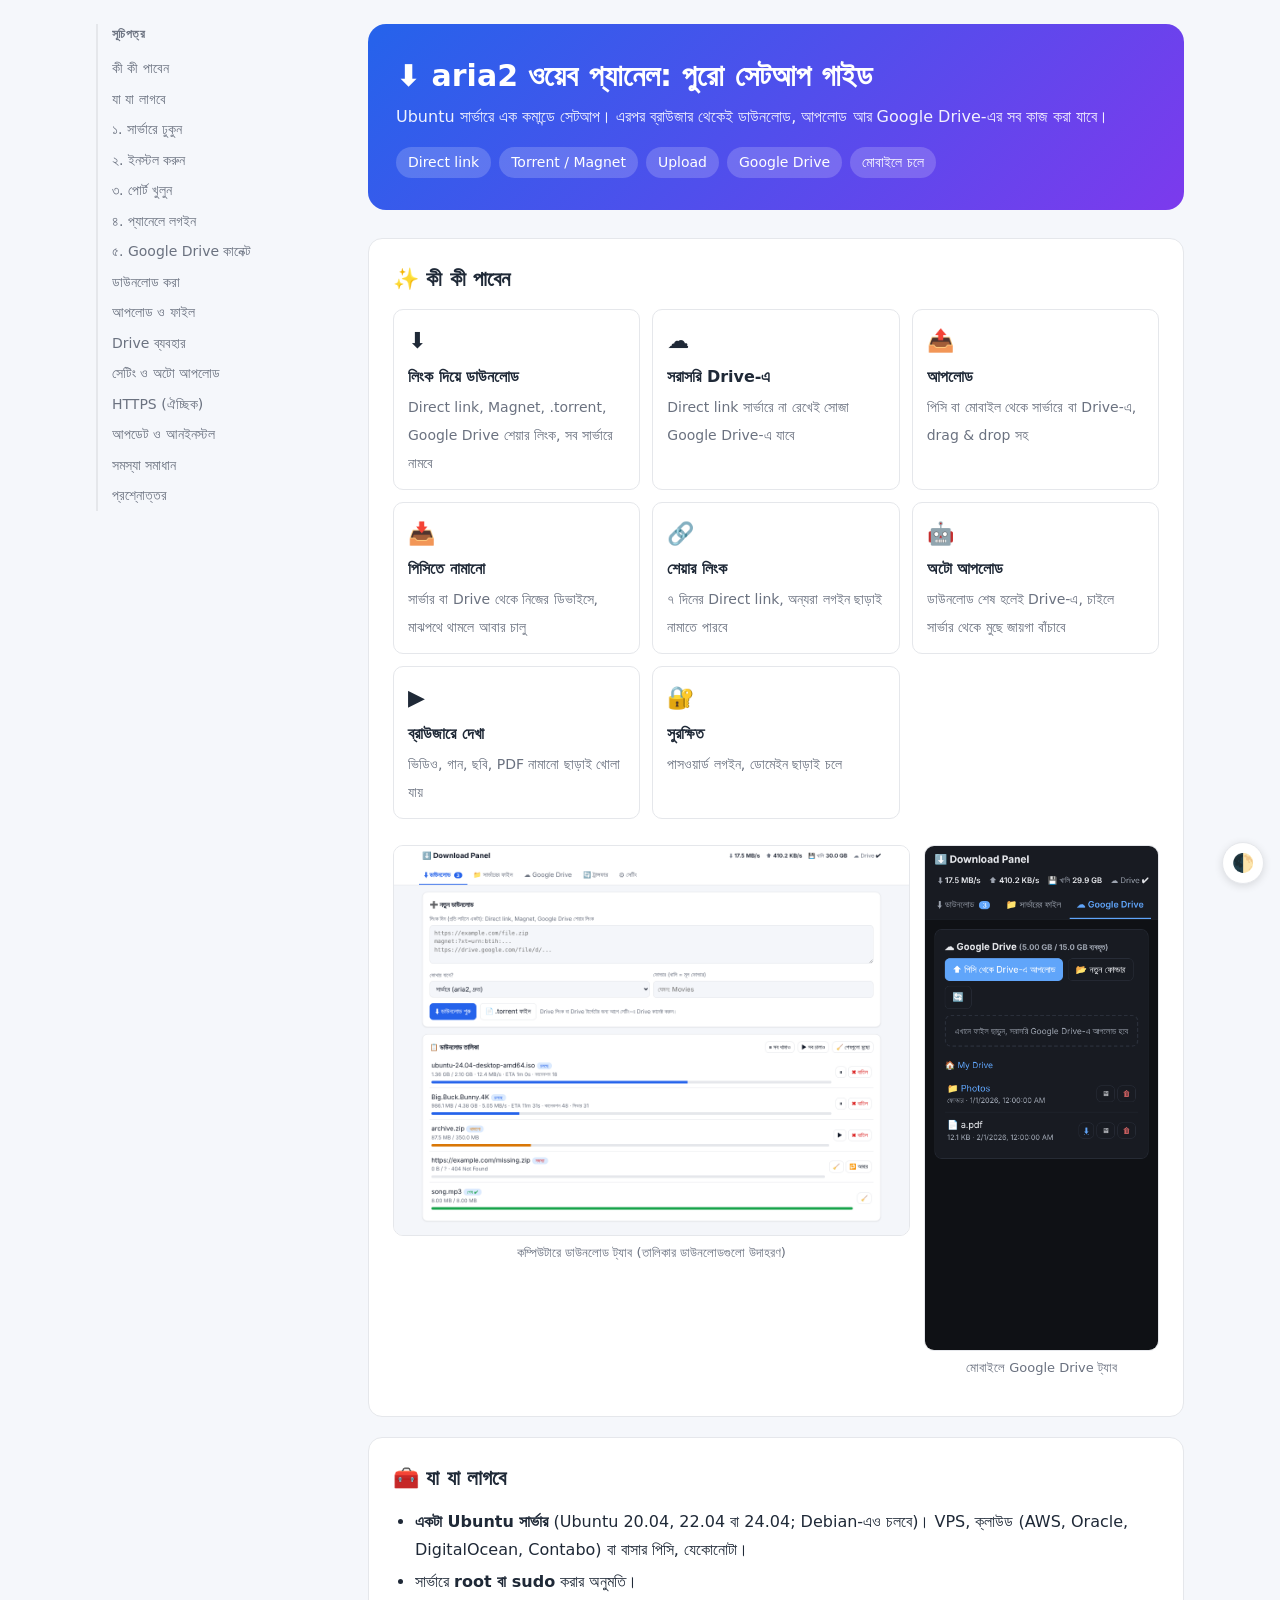
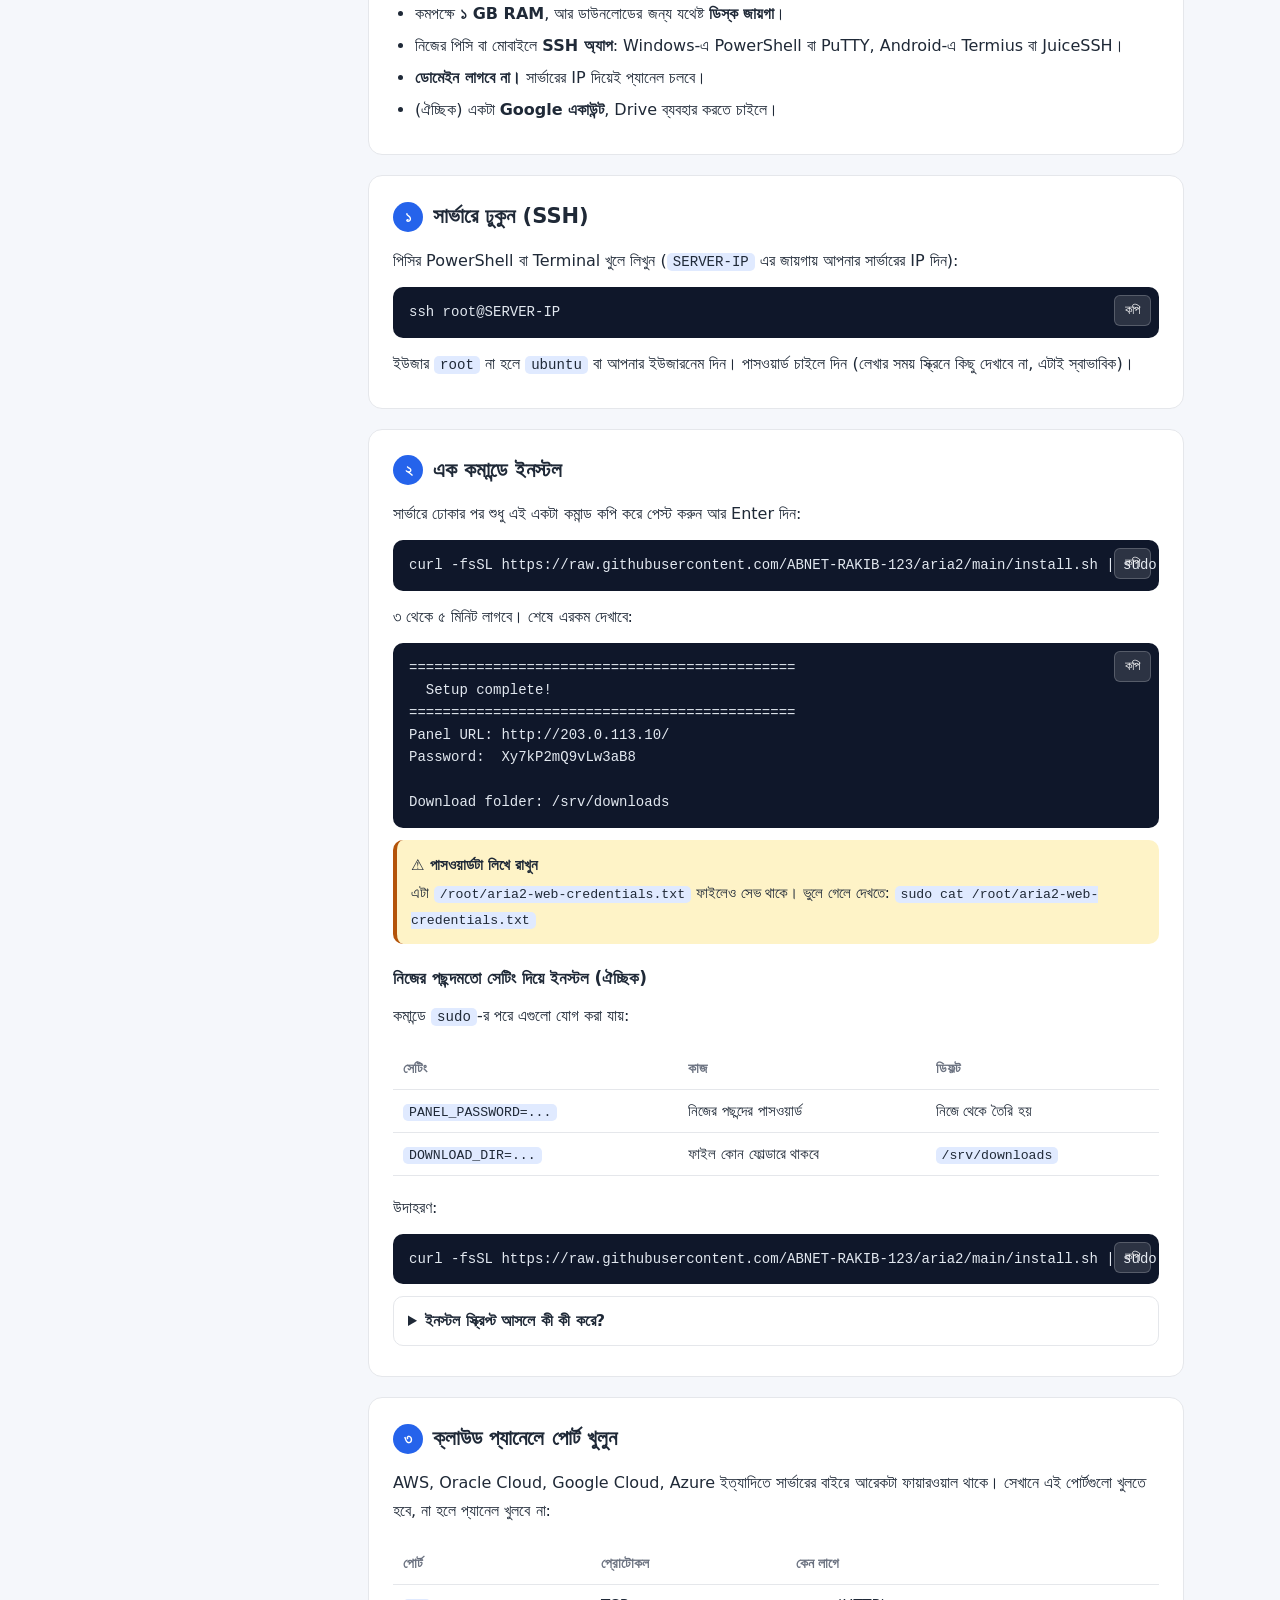
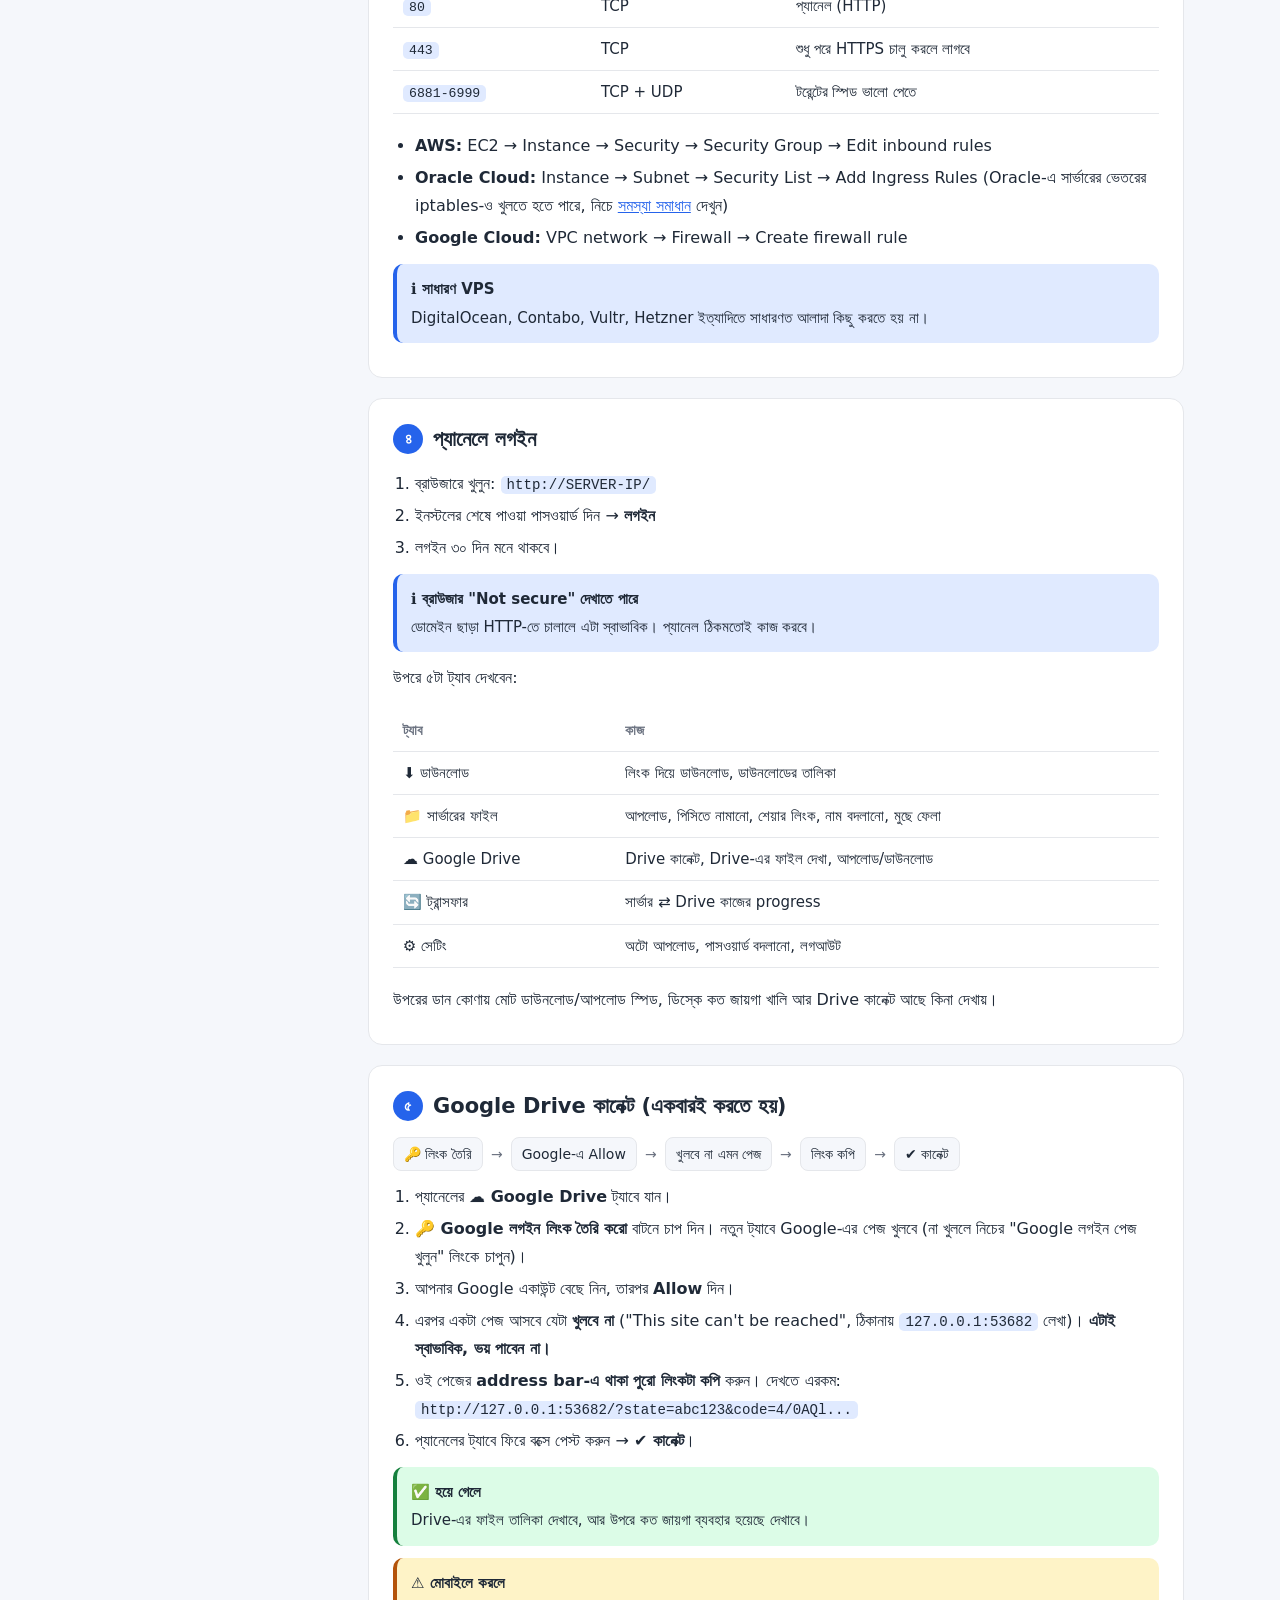
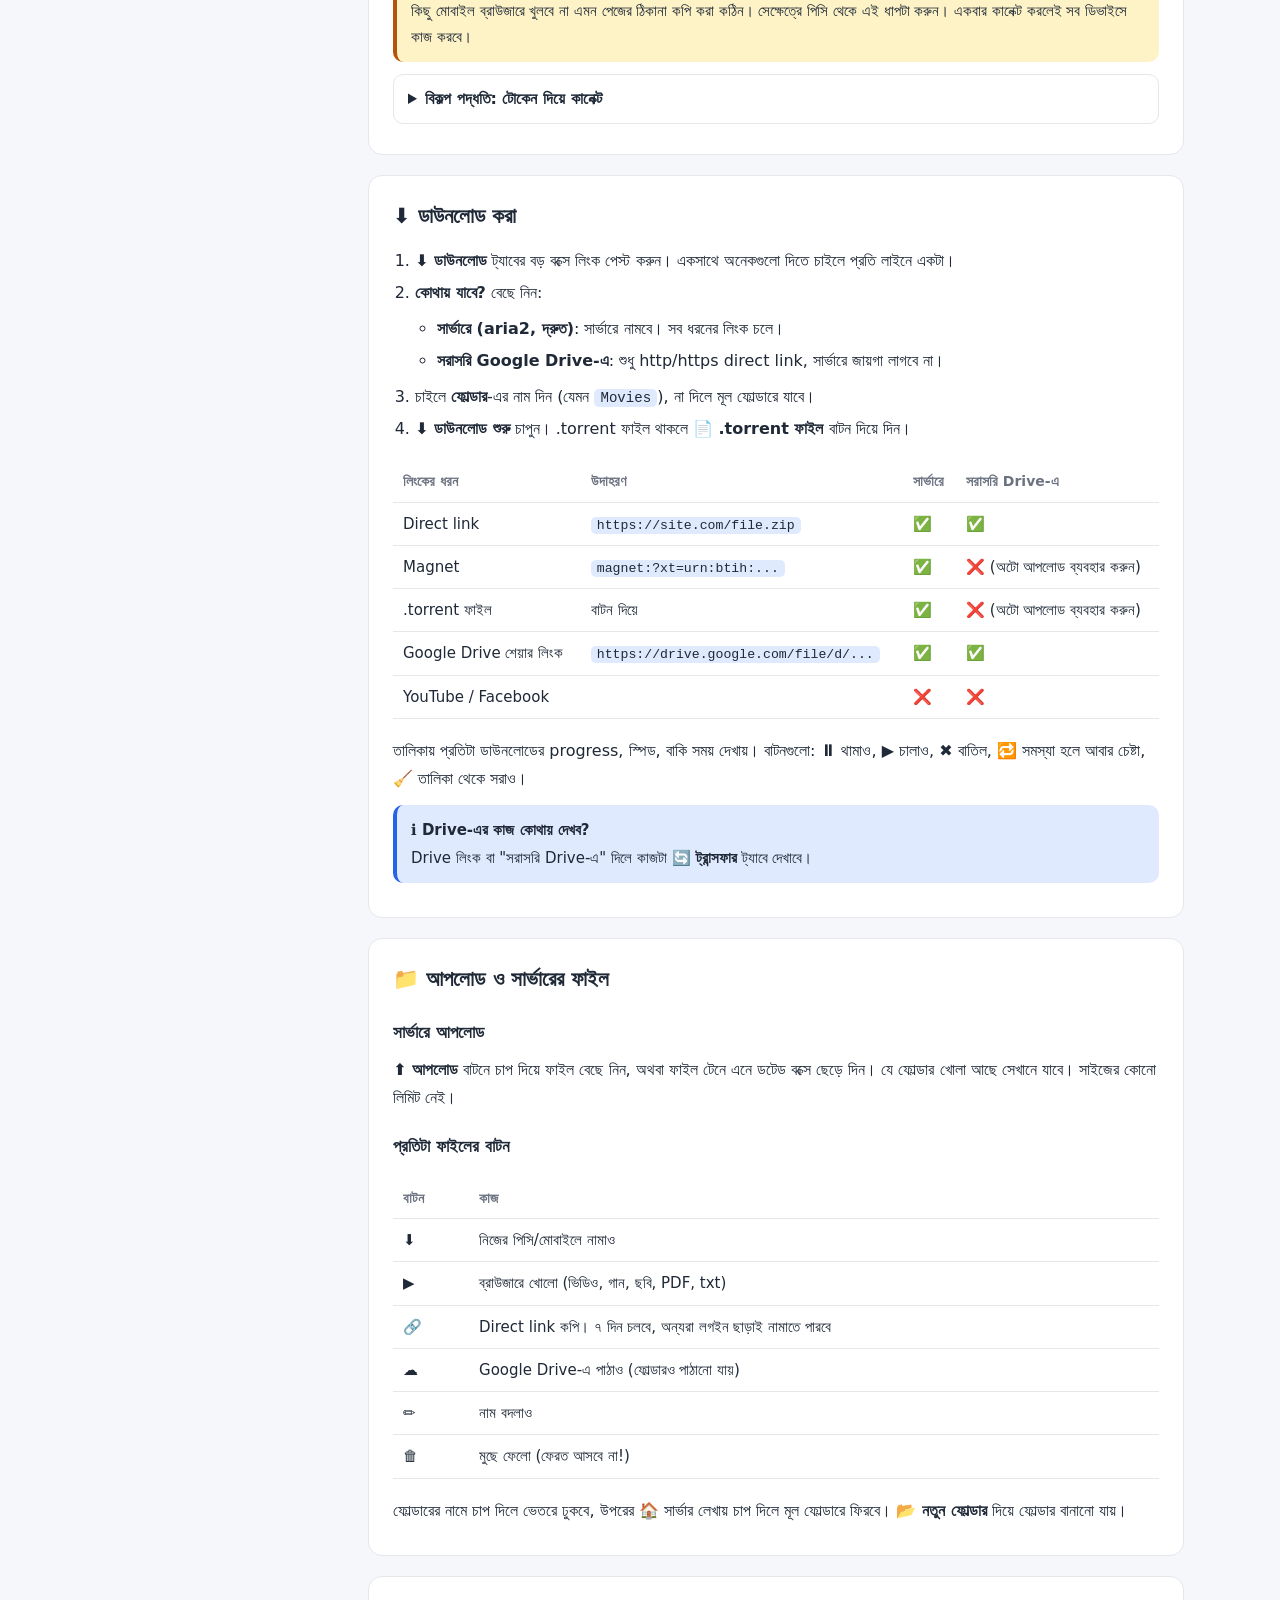
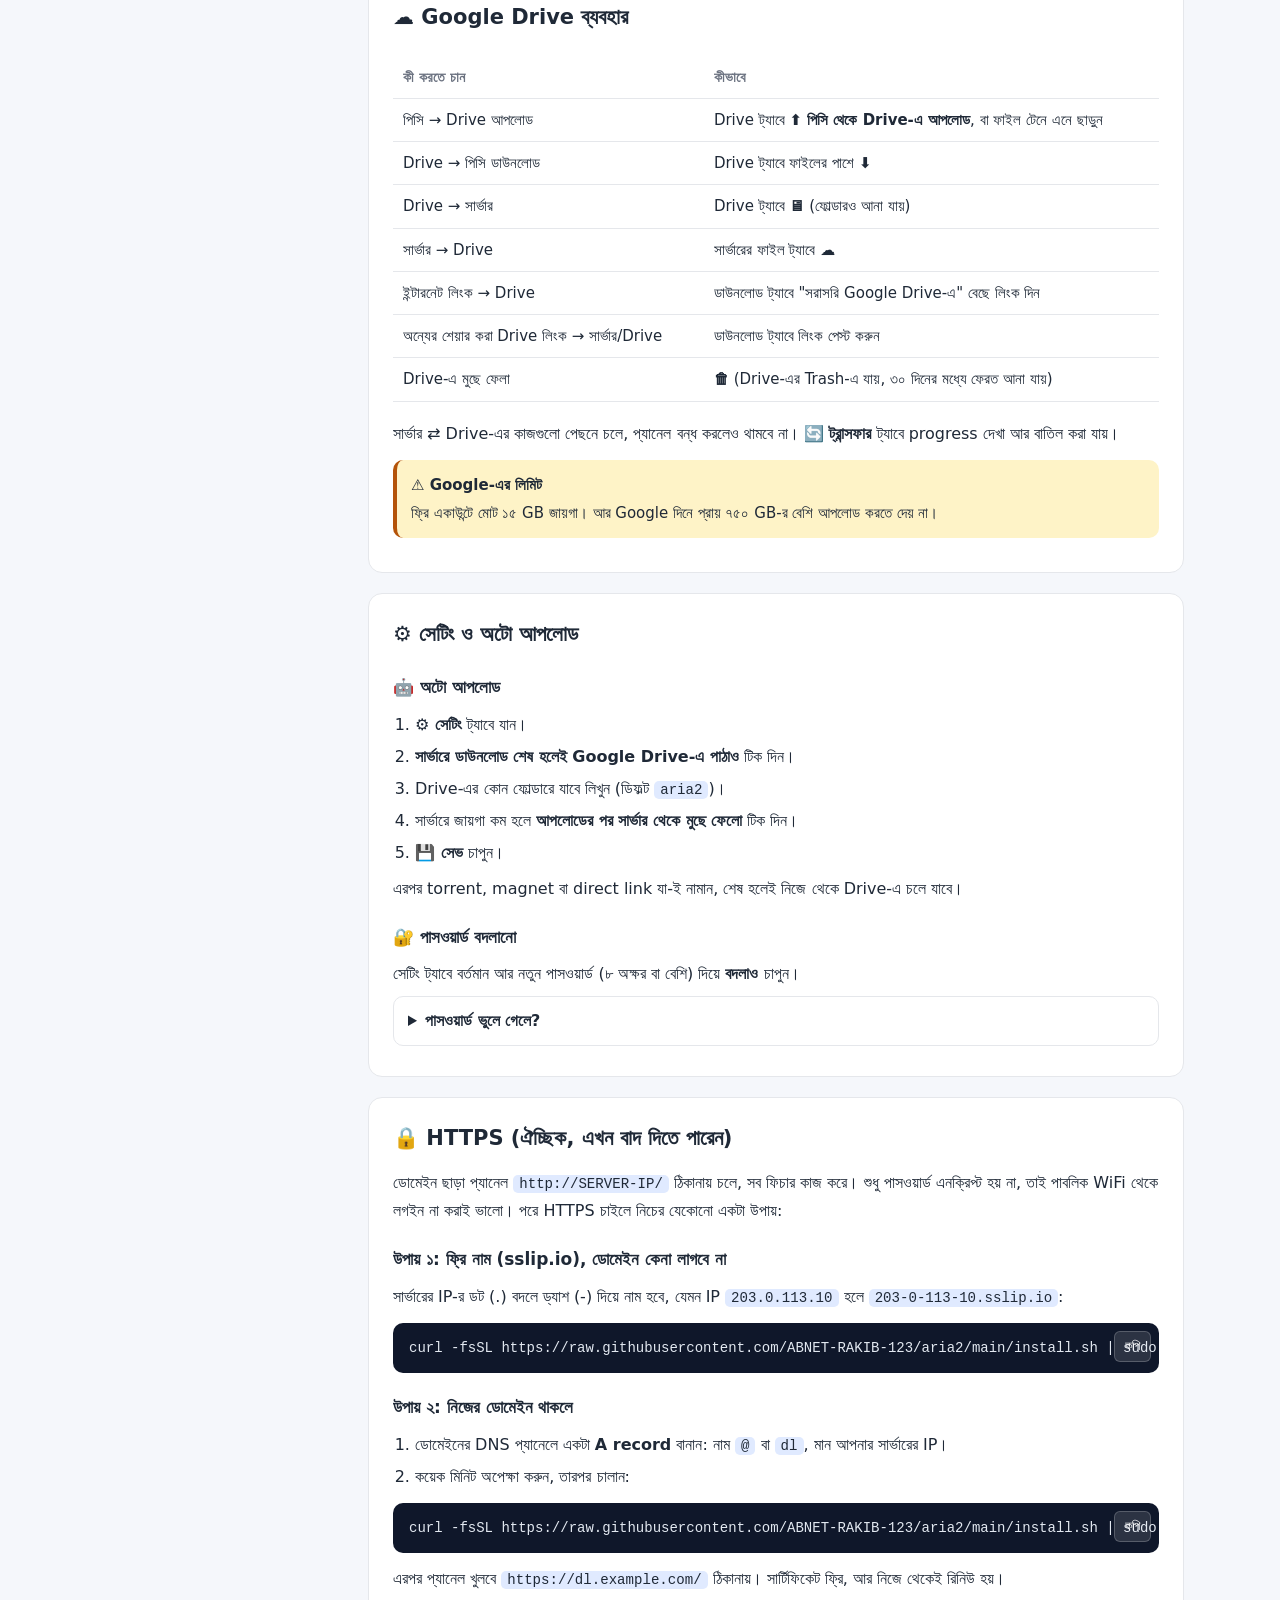
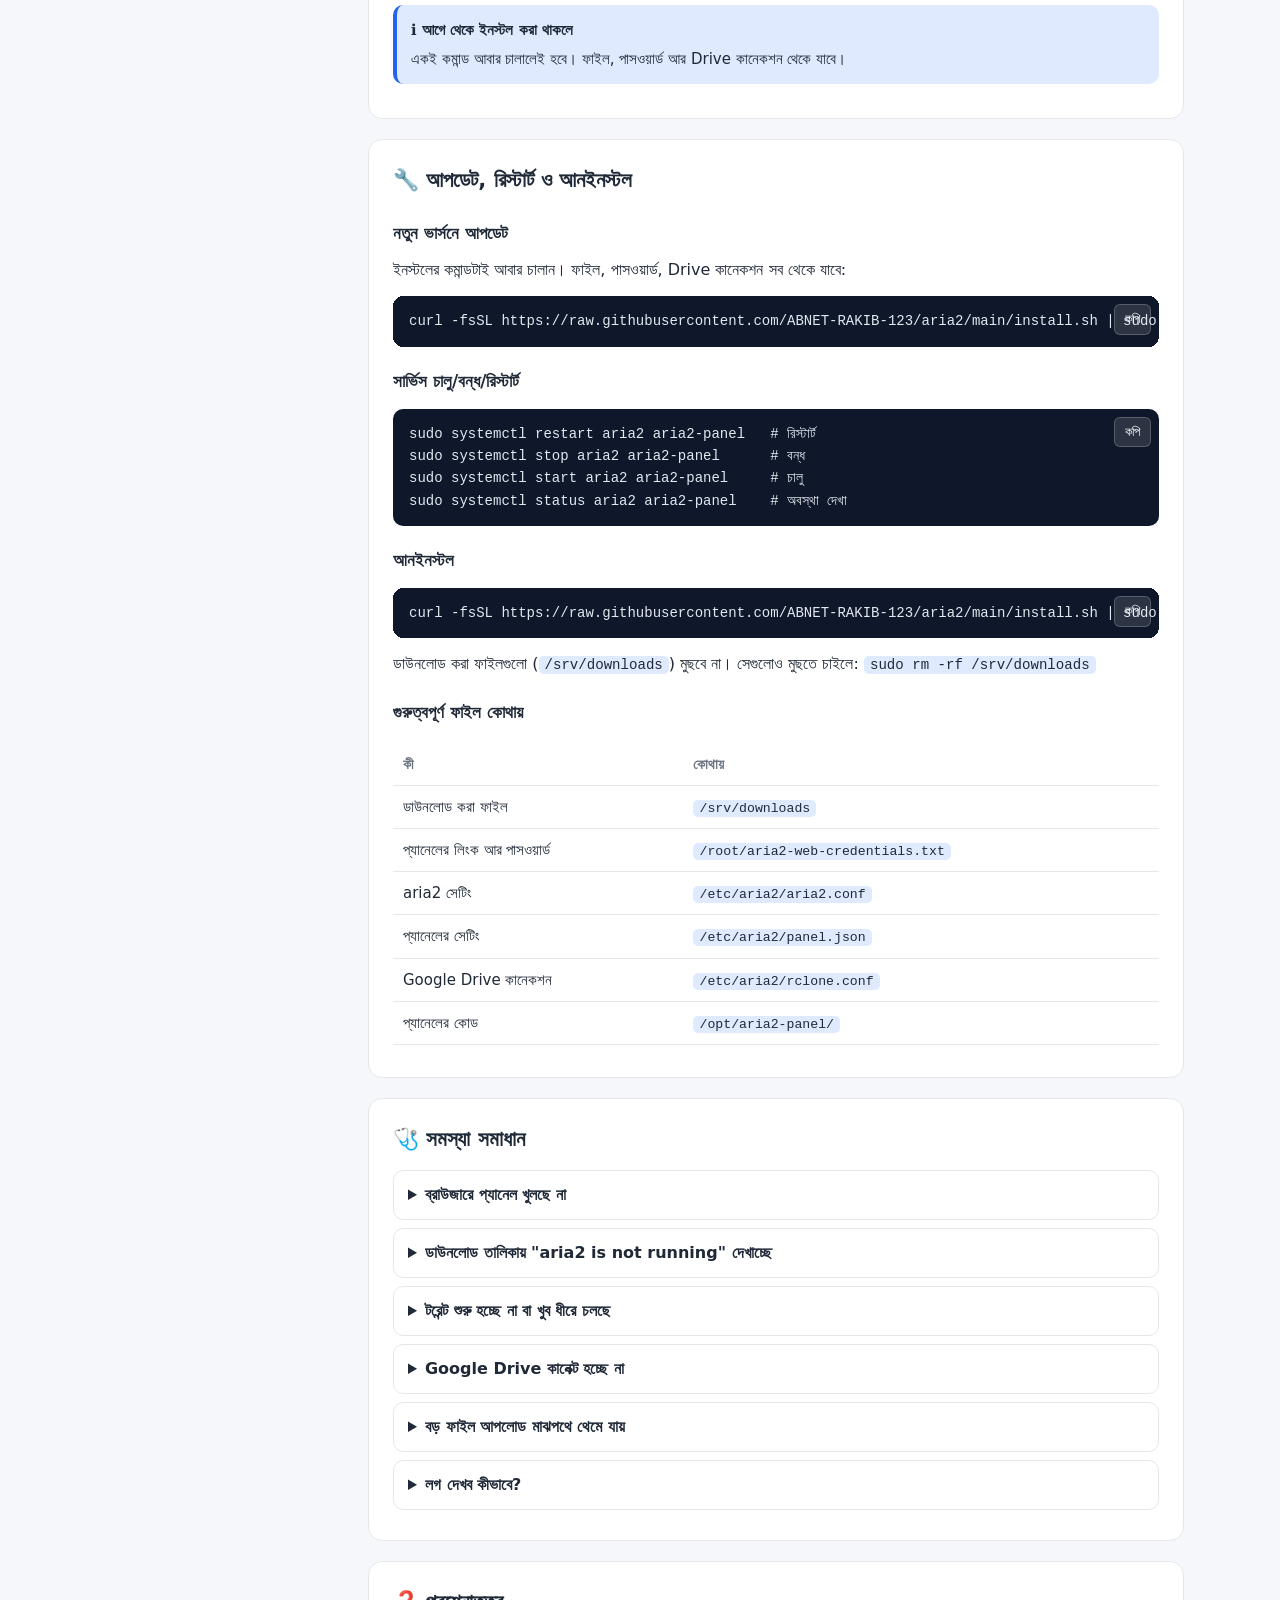
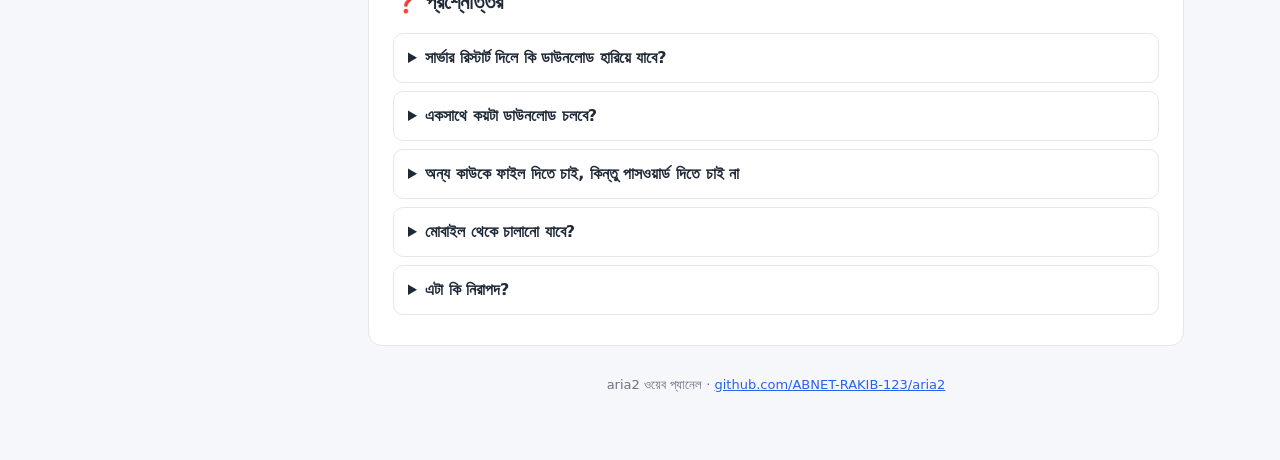
==== commit 9a1d33aa: "Make no-domain (IP + HTTP) the default path in docs; fix share-link copy on HTTP Co-Authored-By: Cla" ====
--- a/docs/guide.html
+++ b/docs/guide.html
@@ -116,7 +116,7 @@
   <a href="#use-files">আপলোড ও ফাইল</a>
   <a href="#use-drive">Drive ব্যবহার</a>
   <a href="#use-settings">সেটিং ও অটো আপলোড</a>
-  <a href="#https">ডোমেইন ও HTTPS</a>
+  <a href="#https">HTTPS (ঐচ্ছিক)</a>
   <a href="#manage">আপডেট ও আনইনস্টল</a>
   <a href="#trouble">সমস্যা সমাধান</a>
   <a href="#faq">প্রশ্নোত্তর</a>
@@ -139,7 +139,7 @@
     <div class="feature"><div class="ic">🔗</div><b>শেয়ার লিংক</b><span>৭ দিনের Direct link, অন্যরা লগইন ছাড়াই নামাতে পারবে</span></div>
     <div class="feature"><div class="ic">🤖</div><b>অটো আপলোড</b><span>ডাউনলোড শেষ হলেই Drive-এ, চাইলে সার্ভার থেকে মুছে জায়গা বাঁচাবে</span></div>
     <div class="feature"><div class="ic">▶️</div><b>ব্রাউজারে দেখা</b><span>ভিডিও, গান, ছবি, PDF নামানো ছাড়াই খোলা যায়</span></div>
-    <div class="feature"><div class="ic">🔐</div><b>সুরক্ষিত</b><span>পাসওয়ার্ড লগইন, ডোমেইন থাকলে ফ্রি HTTPS</span></div>
+    <div class="feature"><div class="ic">🔐</div><b>সুরক্ষিত</b><span>পাসওয়ার্ড লগইন, ডোমেইন ছাড়াই চলে</span></div>
   </div>
   <div class="shots">
     <figure><img src="[data-uri]" alt="কম্পিউটারে প্যানেলের ডাউনলোড ট্যাব"><figcaption>কম্পিউটারে ডাউনলোড ট্যাব (তালিকার ডাউনলোডগুলো উদাহরণ)</figcaption></figure>
@@ -154,7 +154,7 @@
     <li>সার্ভারে <b>root বা sudo</b> করার অনুমতি।</li>
     <li>কমপক্ষে <b>১ GB RAM</b>, আর ডাউনলোডের জন্য যথেষ্ট <b>ডিস্ক জায়গা</b>।</li>
     <li>নিজের পিসি বা মোবাইলে <b>SSH অ্যাপ</b>: Windows-এ PowerShell বা PuTTY, Android-এ Termius বা JuiceSSH।</li>
-    <li>(ঐচ্ছিক) একটা <b>ডোমেইন</b>, যদি HTTPS চান।</li>
+    <li><b>ডোমেইন লাগবে না।</b> সার্ভারের IP দিয়েই প্যানেল চলবে।</li>
     <li>(ঐচ্ছিক) একটা <b>Google একাউন্ট</b>, Drive ব্যবহার করতে চাইলে।</li>
   </ul>
 </section>
@@ -186,8 +186,6 @@
     <tr><th>সেটিং</th><th>কাজ</th><th>ডিফল্ট</th></tr>
     <tr><td><code>PANEL_PASSWORD=...</code></td><td>নিজের পছন্দের পাসওয়ার্ড</td><td>নিজে থেকে তৈরি হয়</td></tr>
     <tr><td><code>DOWNLOAD_DIR=...</code></td><td>ফাইল কোন ফোল্ডারে থাকবে</td><td><code>/srv/downloads</code></td></tr>
-    <tr><td><code>DOMAIN=...</code></td><td>ডোমেইন দিলে HTTPS চালু হবে</td><td>নেই</td></tr>
-    <tr><td><code>EMAIL=...</code></td><td>HTTPS-এর জন্য ইমেইল (DOMAIN দিলে লাগবেই)</td><td>নেই</td></tr>
   </table></div>
   <p>উদাহরণ:</p>
   <div class="code"><pre>curl -fsSL https://raw.githubusercontent.com/ABNET-RAKIB-123/aria2/main/install.sh | sudo PANEL_PASSWORD='MyStrongPass123' DOWNLOAD_DIR=/data bash</pre></div>
@@ -210,7 +208,7 @@
   <div class="table-wrap"><table>
     <tr><th>পোর্ট</th><th>প্রোটোকল</th><th>কেন লাগে</th></tr>
     <tr><td><code>80</code></td><td>TCP</td><td>প্যানেল (HTTP)</td></tr>
-    <tr><td><code>443</code></td><td>TCP</td><td>প্যানেল (HTTPS, ডোমেইন থাকলে)</td></tr>
+    <tr><td><code>443</code></td><td>TCP</td><td>শুধু পরে HTTPS চালু করলে লাগবে</td></tr>
     <tr><td><code>6881-6999</code></td><td>TCP + UDP</td><td>টরেন্টের স্পিড ভালো পেতে</td></tr>
   </table></div>
   <ul>
@@ -228,6 +226,7 @@
     <li>ইনস্টলের শেষে পাওয়া পাসওয়ার্ড দিন → <b>লগইন</b></li>
     <li>লগইন ৩০ দিন মনে থাকবে।</li>
   </ol>
+  <div class="note info"><b>ℹ️ ব্রাউজার "Not secure" দেখাতে পারে</b>ডোমেইন ছাড়া HTTP-তে চালালে এটা স্বাভাবিক। প্যানেল ঠিকমতোই কাজ করবে।</div>
   <p>উপরে ৫টা ট্যাব দেখবেন:</p>
   <div class="table-wrap"><table>
     <tr><th>ট্যাব</th><th>কাজ</th></tr>
@@ -342,7 +341,12 @@
 </section>
 
 <section id="https">
-  <h2>🔒 ডোমেইন ও HTTPS (ঐচ্ছিক)</h2>
+  <h2>🔒 HTTPS (ঐচ্ছিক, এখন বাদ দিতে পারেন)</h2>
+  <p>ডোমেইন ছাড়া প্যানেল <code>http://SERVER-IP/</code> ঠিকানায় চলে, সব ফিচার কাজ করে। শুধু পাসওয়ার্ড এনক্রিপ্ট হয় না, তাই পাবলিক WiFi থেকে লগইন না করাই ভালো। পরে HTTPS চাইলে নিচের যেকোনো একটা উপায়:</p>
+  <h3>উপায় ১: ফ্রি নাম (sslip.io), ডোমেইন কেনা লাগবে না</h3>
+  <p>সার্ভারের IP-র ডট (.) বদলে ড্যাশ (-) দিয়ে নাম হবে, যেমন IP <code>203.0.113.10</code> হলে <code>203-0-113-10.sslip.io</code>:</p>
+  <div class="code"><pre>curl -fsSL https://raw.githubusercontent.com/ABNET-RAKIB-123/aria2/main/install.sh | sudo DOMAIN=203-0-113-10.sslip.io EMAIL=you@gmail.com bash</pre></div>
+  <h3>উপায় ২: নিজের ডোমেইন থাকলে</h3>
   <ol>
     <li>ডোমেইনের DNS প্যানেলে একটা <b>A record</b> বানান: নাম <code>@</code> বা <code>dl</code>, মান আপনার সার্ভারের IP।</li>
     <li>কয়েক মিনিট অপেক্ষা করুন, তারপর চালান:</li>
@@ -440,7 +444,7 @@
   <details><summary>মোবাইল থেকে চালানো যাবে?</summary>
     <p>হ্যাঁ। প্যানেল মোবাইলের জন্য বানানো, আর ফোনের সেটিং অনুযায়ী dark mode নিজে থেকে চালু হয়।</p></details>
   <details><summary>এটা কি নিরাপদ?</summary>
-    <p>প্যানেলে পাসওয়ার্ড ছাড়া ঢোকা যায় না, আর aria2 বাইরে থেকে সরাসরি খোলা থাকে না। শক্ত পাসওয়ার্ড রাখুন, আর সম্ভব হলে ডোমেইন দিয়ে HTTPS চালু করুন, তাহলে পাসওয়ার্ড এনক্রিপ্ট হয়ে যাবে।</p></details>
+    <p>প্যানেলে পাসওয়ার্ড ছাড়া ঢোকা যায় না, আর aria2 বাইরে থেকে সরাসরি খোলা থাকে না। শক্ত পাসওয়ার্ড রাখুন, আর চাইলে পরে HTTPS চালু করুন (ডোমেইন ছাড়াও করা যায়, <a href="#https">এখানে দেখুন</a>), তাহলে পাসওয়ার্ড এনক্রিপ্ট হয়ে যাবে।</p></details>
 </section>
 
 <footer>aria2 ওয়েব প্যানেল · <a href="https://github.com/ABNET-RAKIB-123/aria2">github.com/ABNET-RAKIB-123/aria2</a></footer>
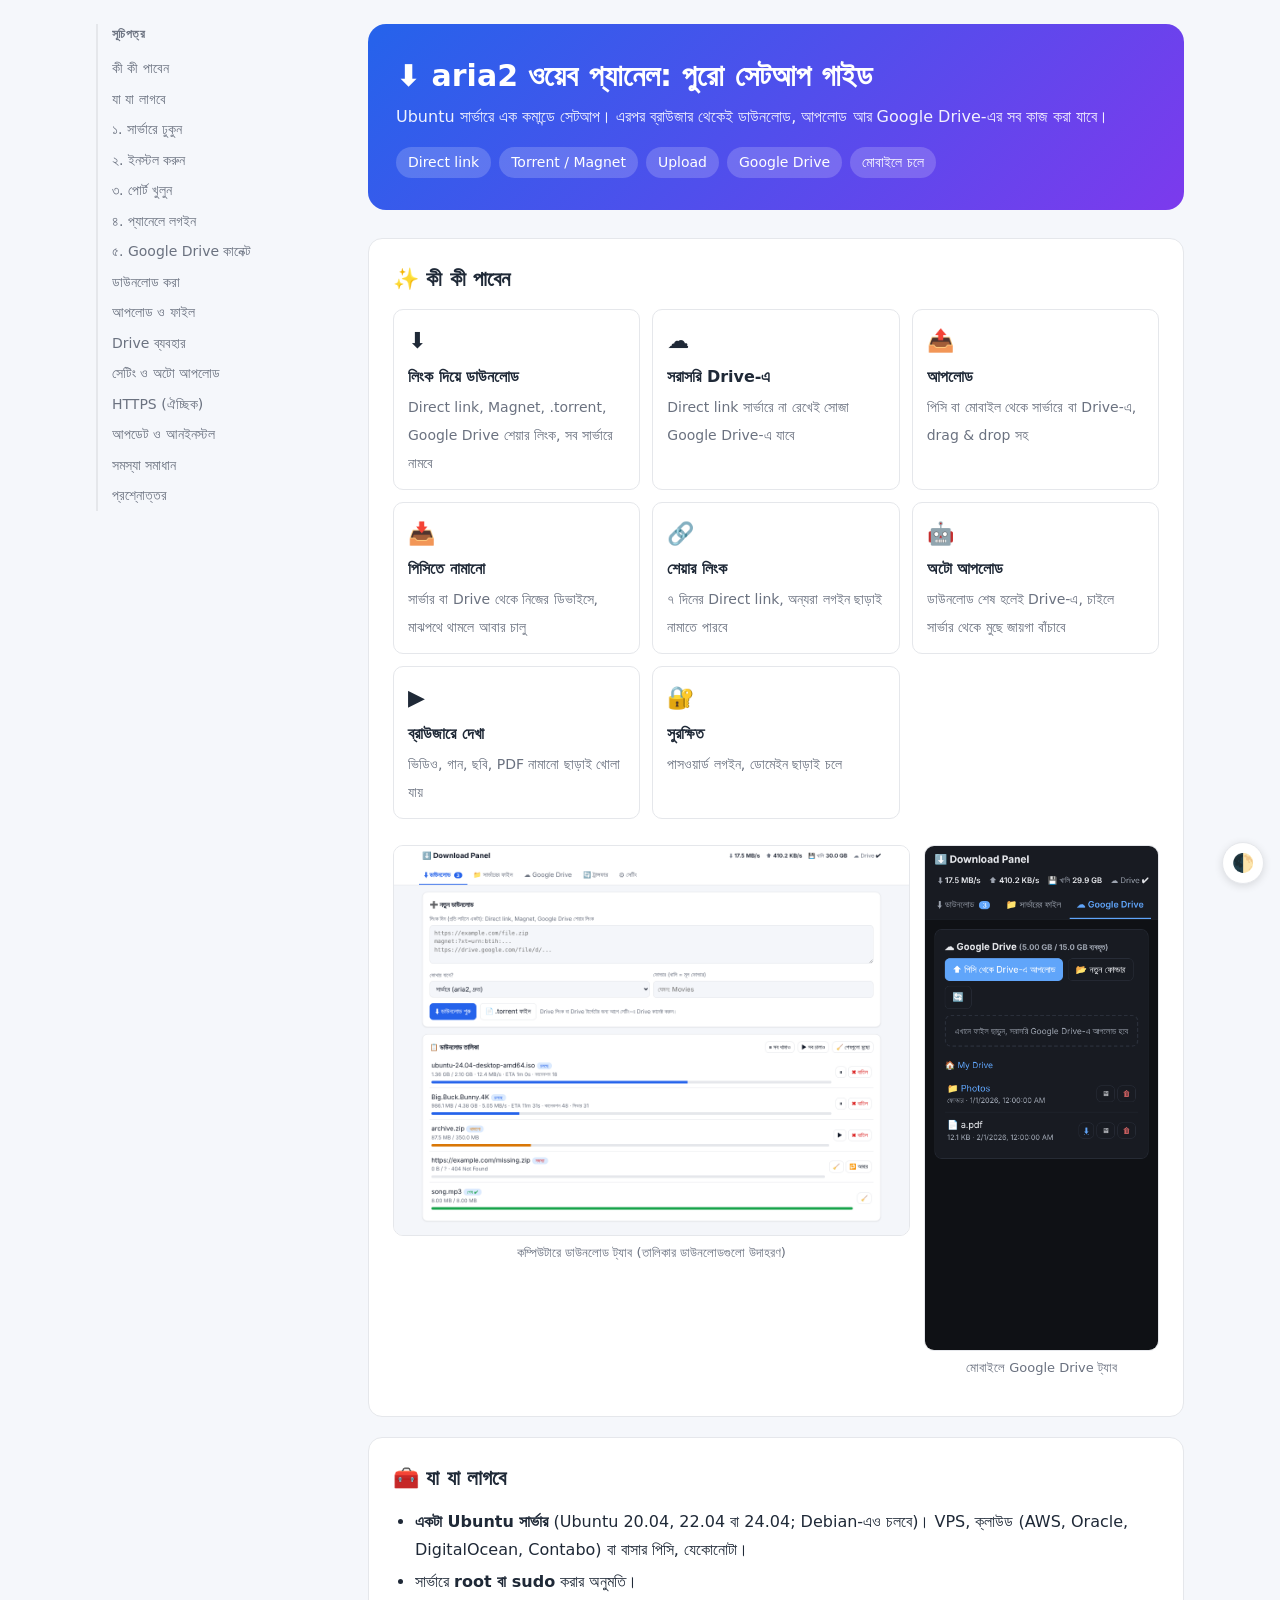
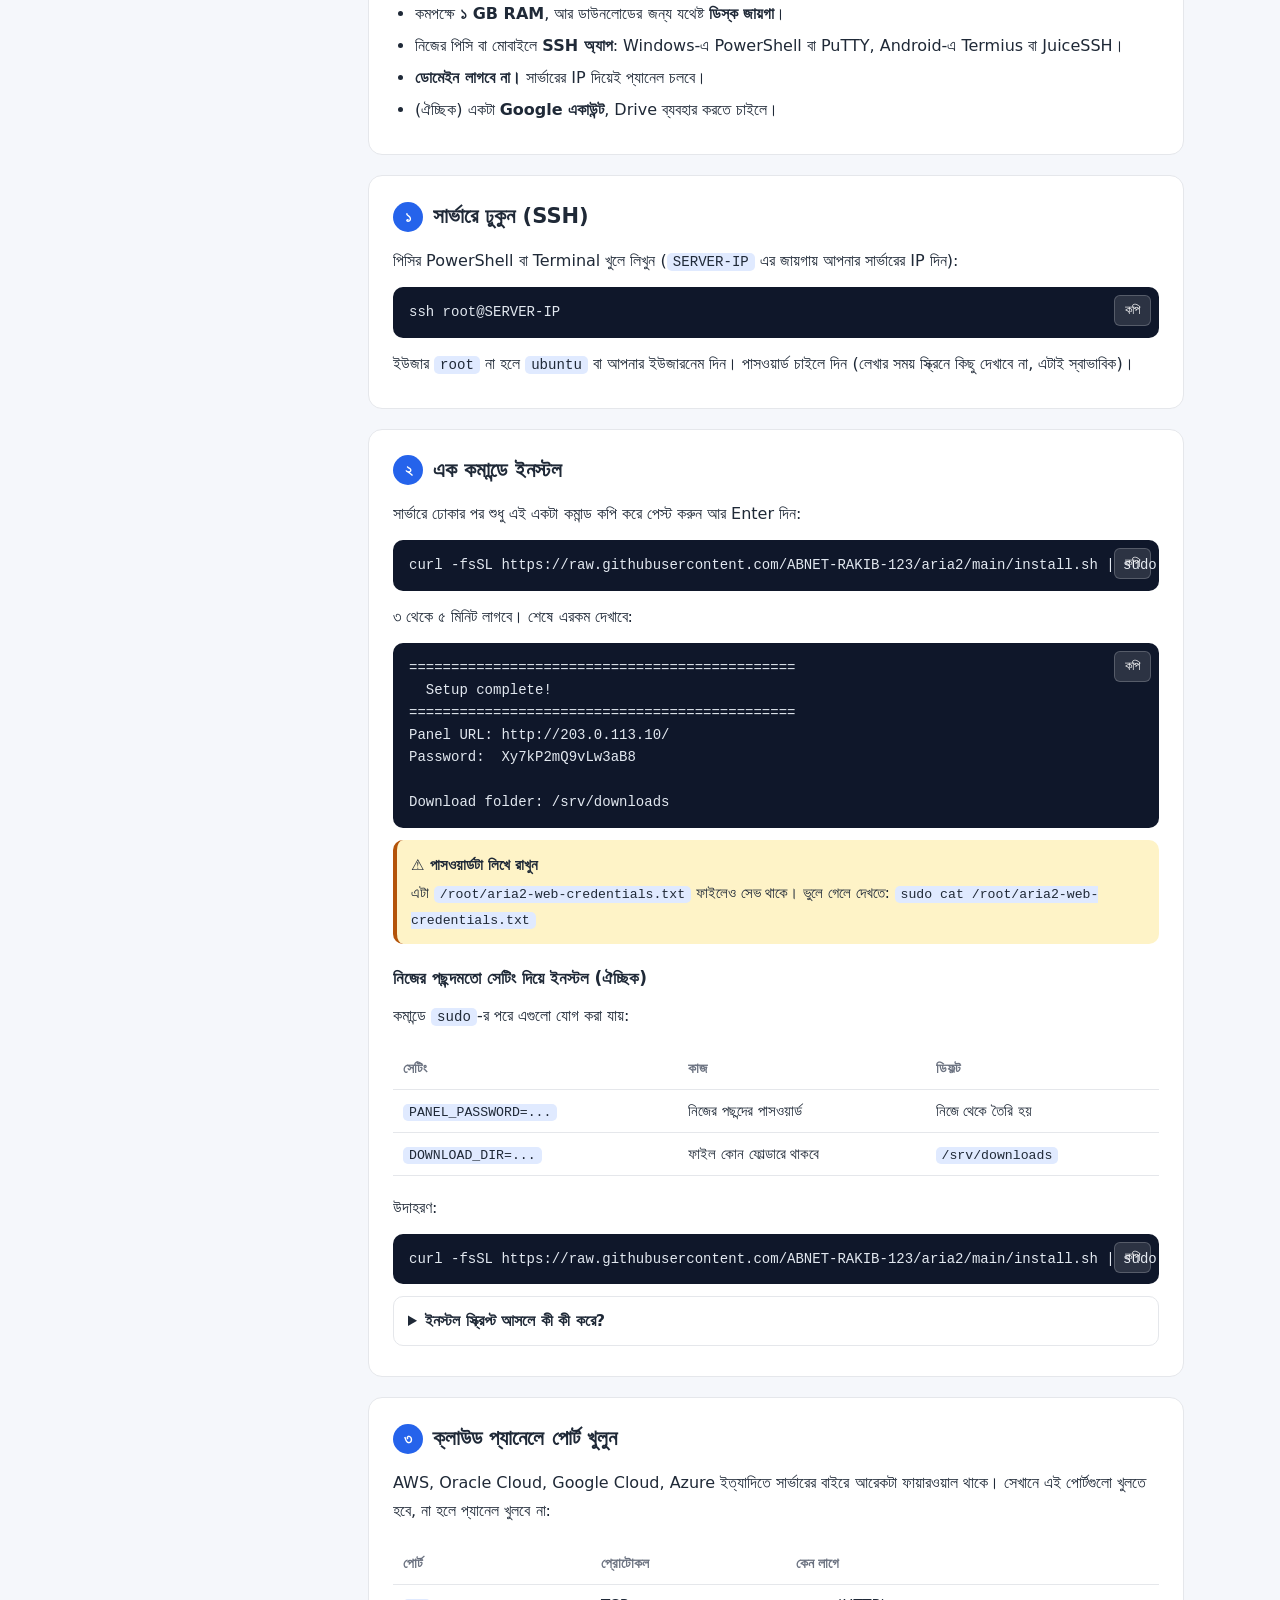
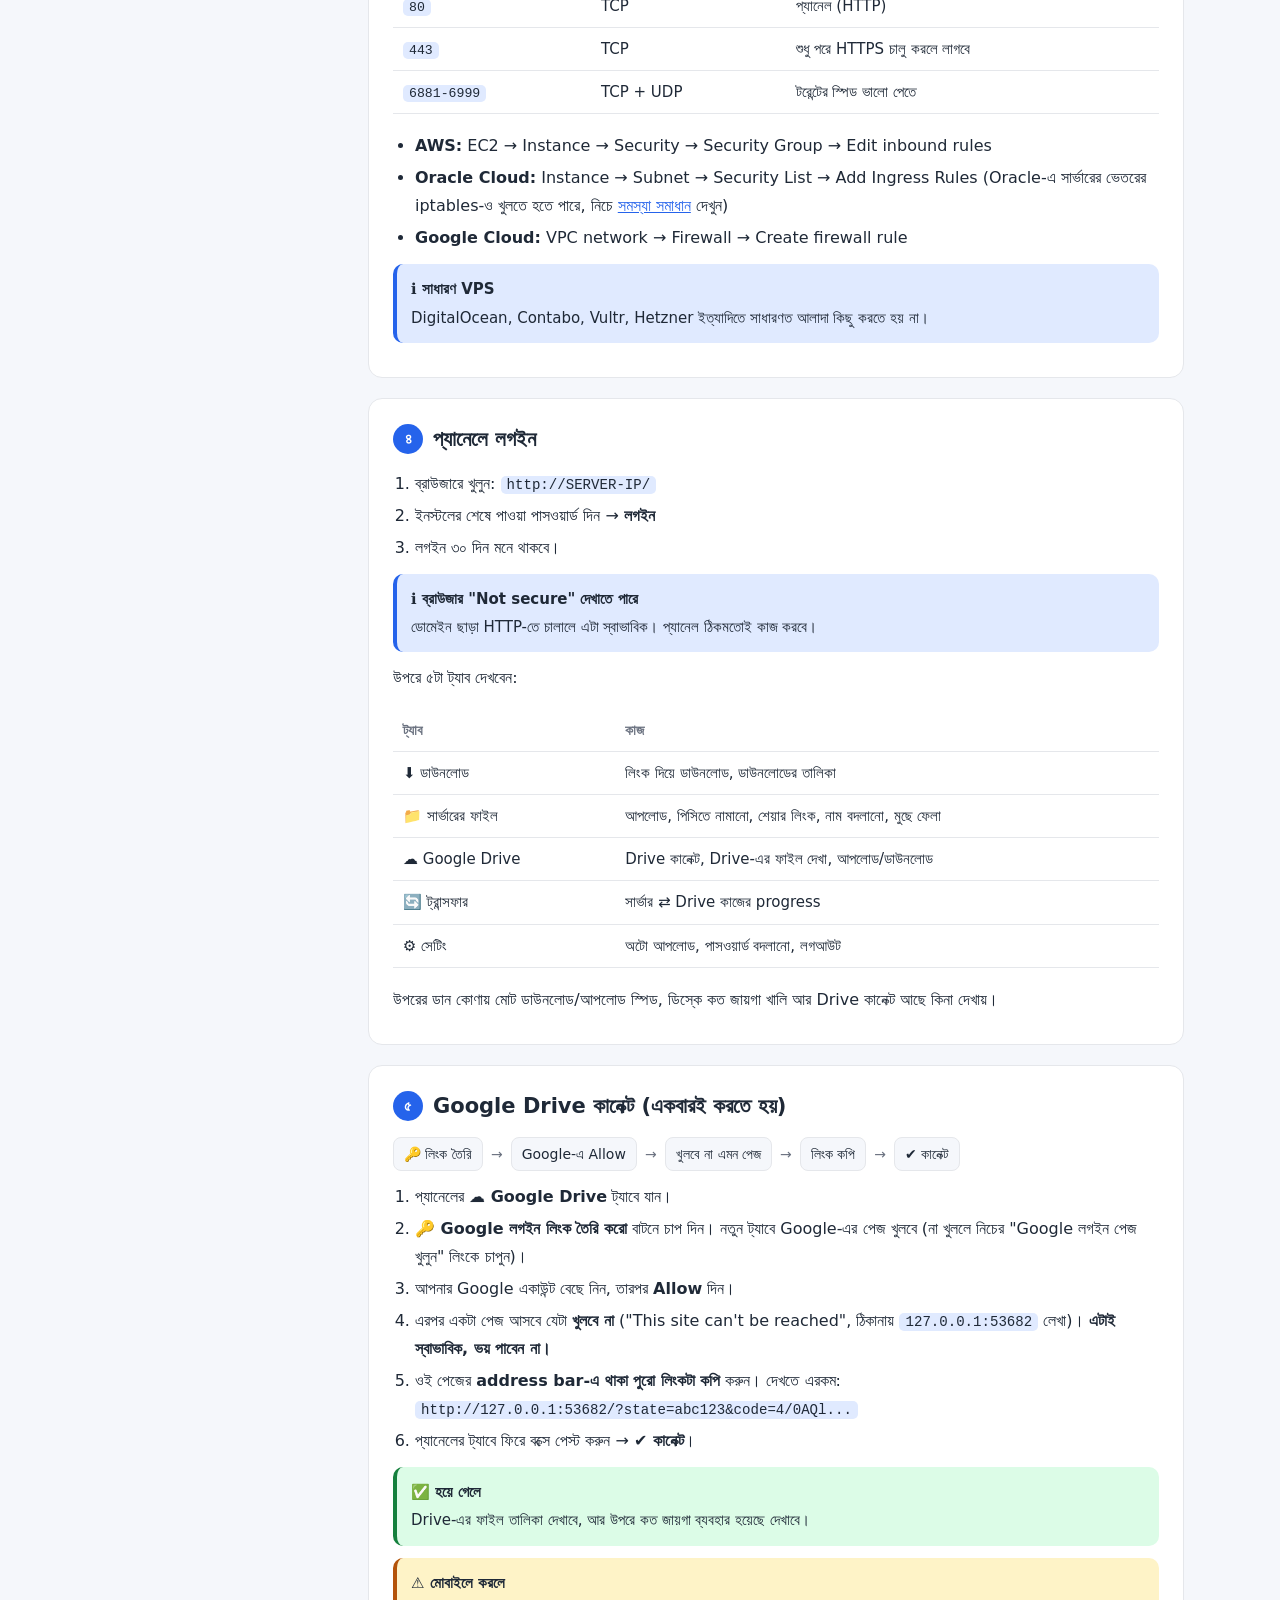
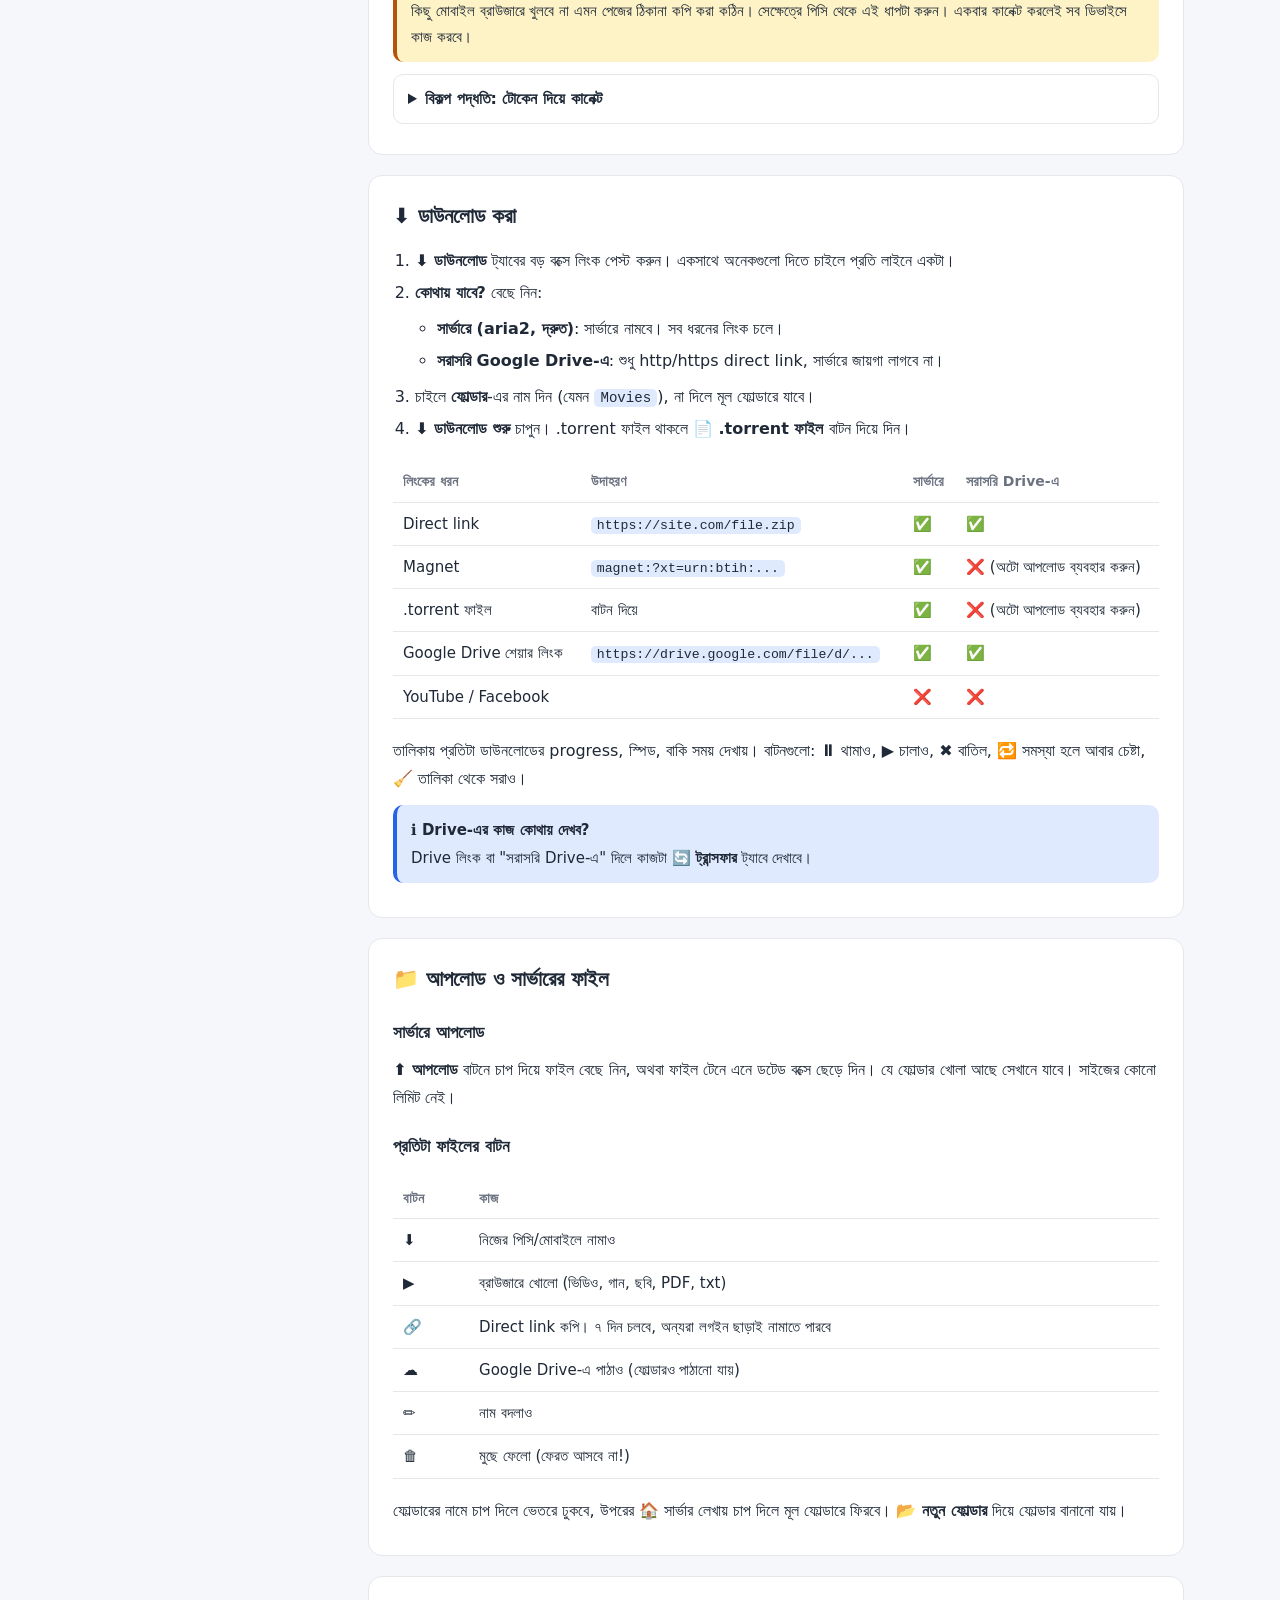
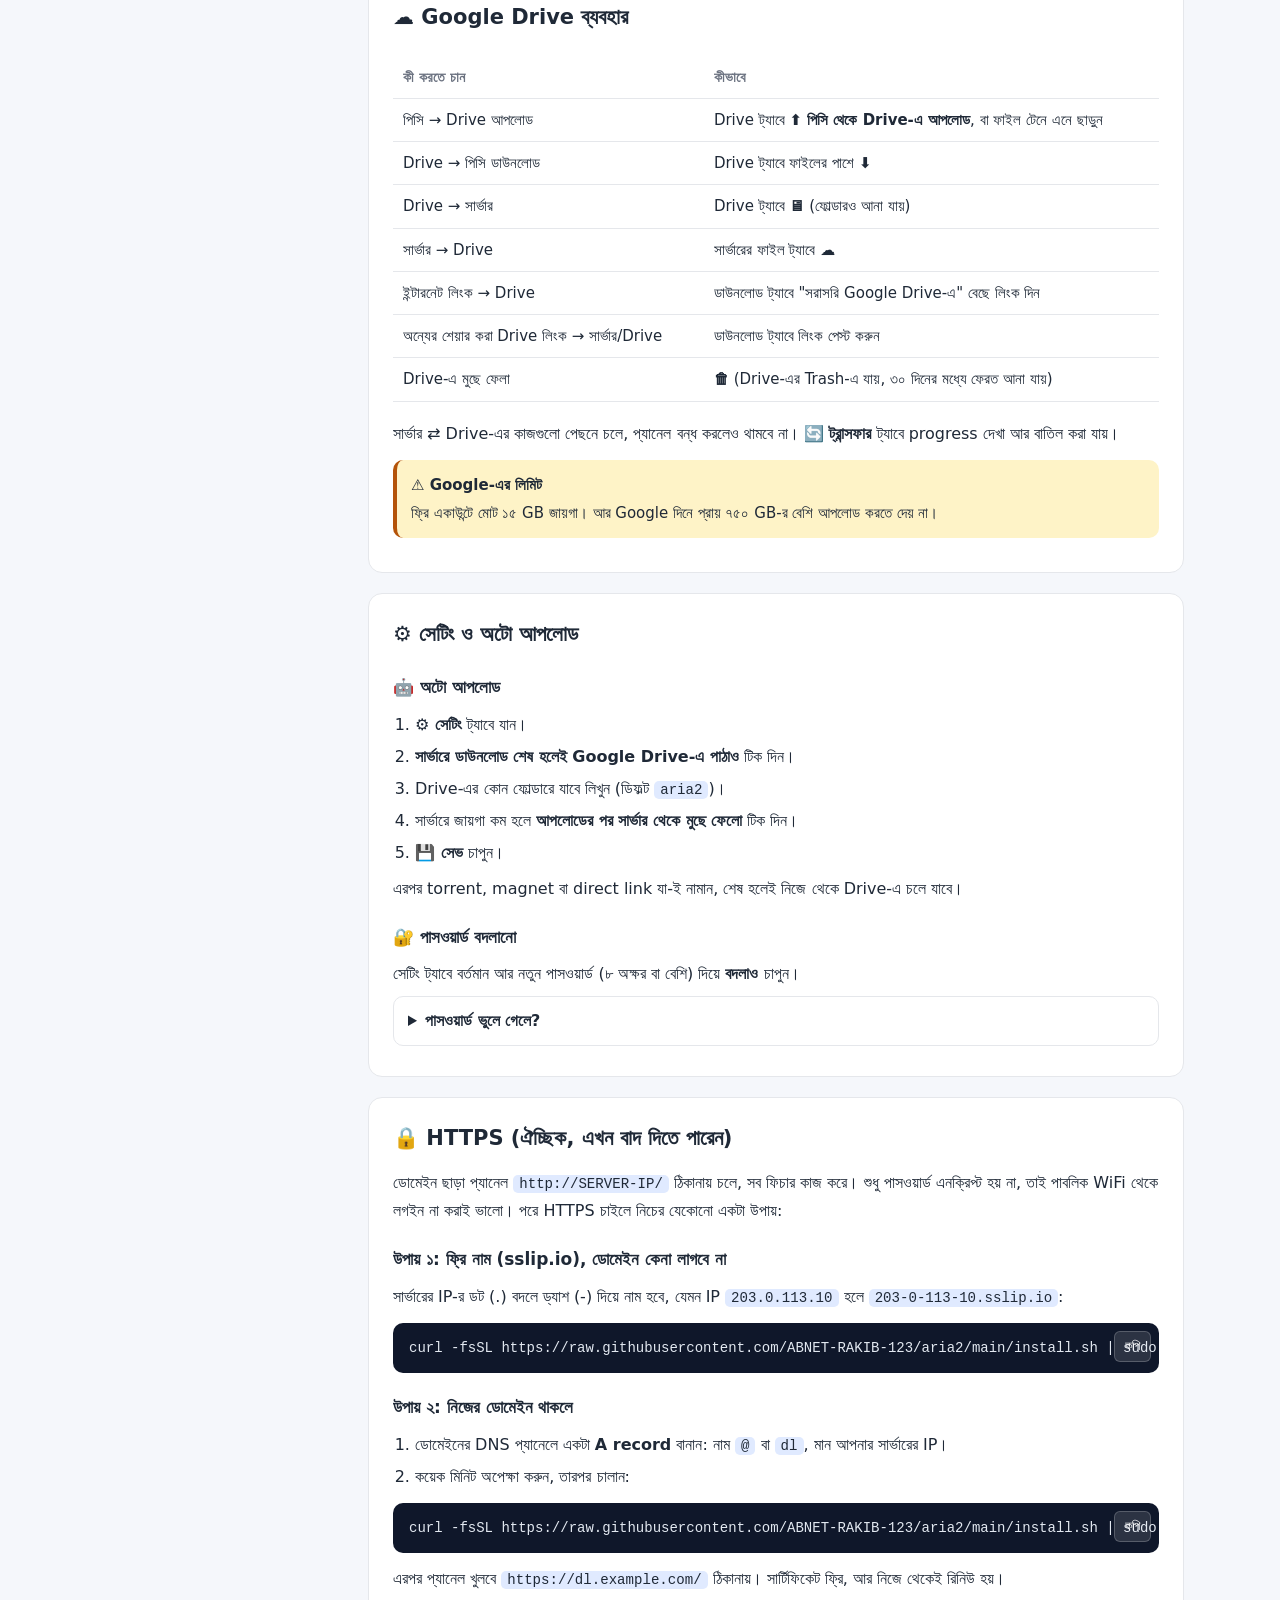
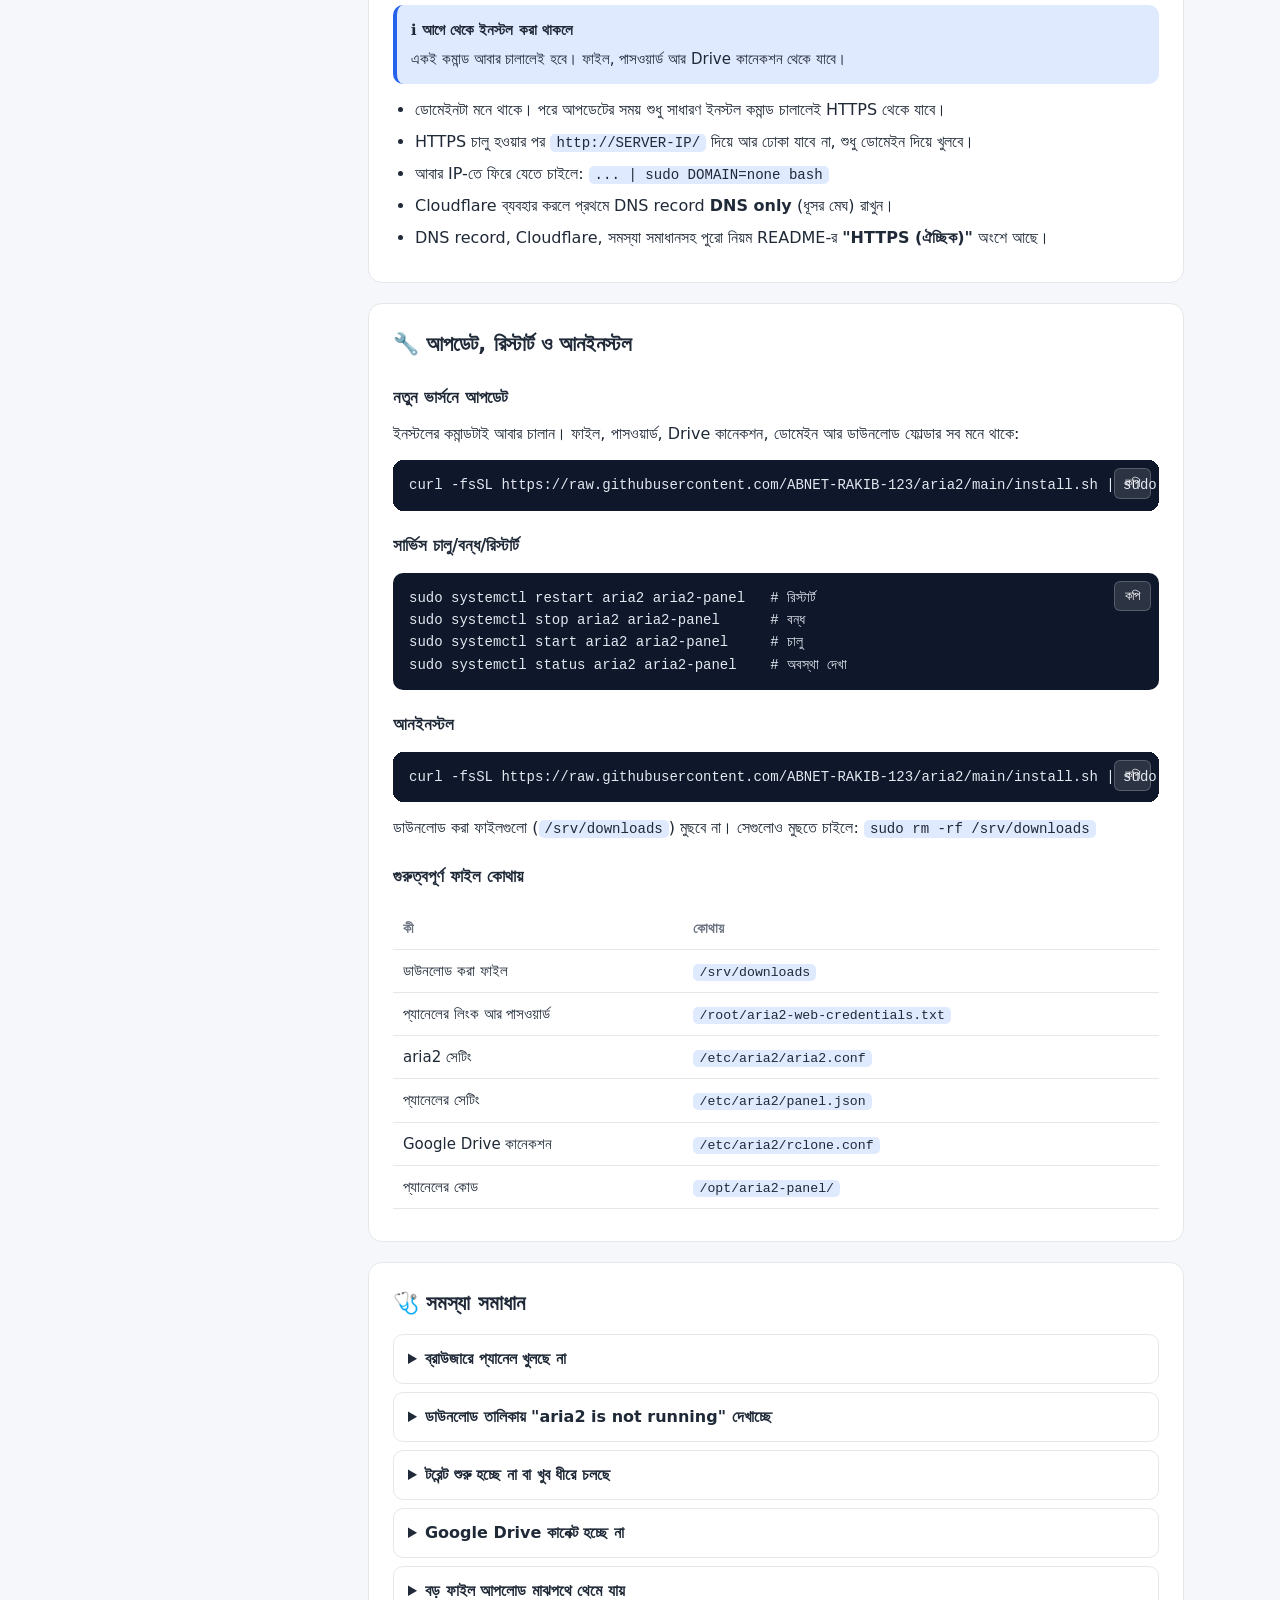
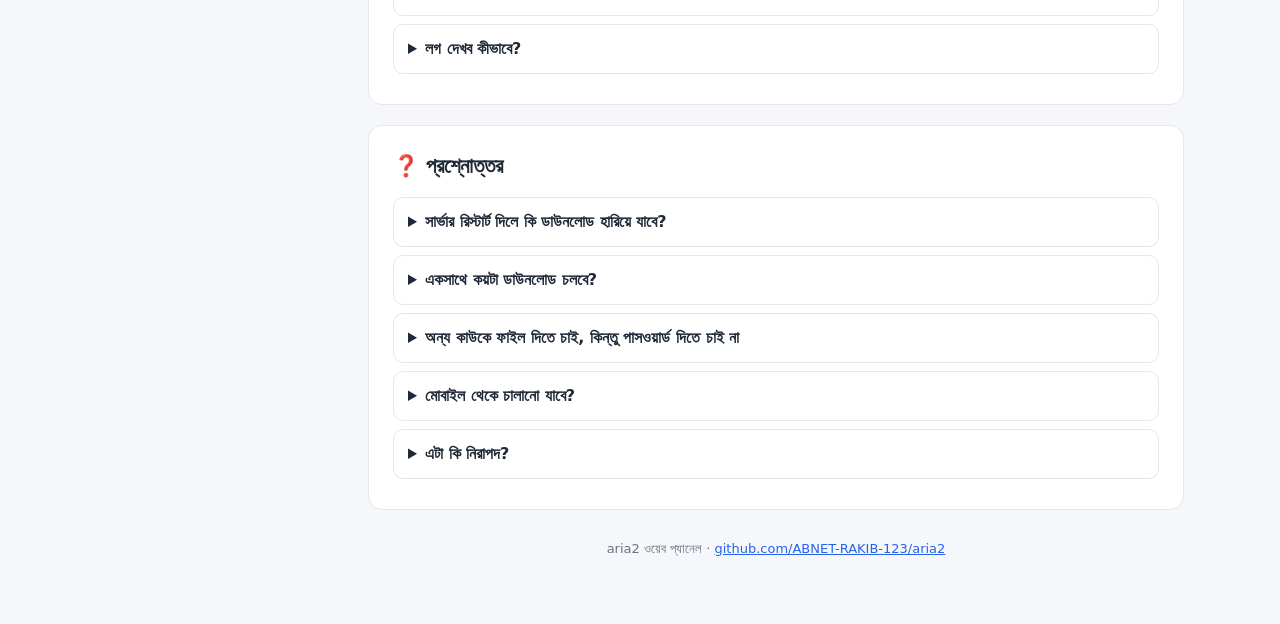
==== commit 45f99ff9: "Document optional HTTPS/domain setup; remember DOMAIN and DOWNLOAD_DIR across re-runs install.sh now" ====
--- a/docs/guide.html
+++ b/docs/guide.html
@@ -354,12 +354,19 @@
   <div class="code"><pre>curl -fsSL https://raw.githubusercontent.com/ABNET-RAKIB-123/aria2/main/install.sh | sudo DOMAIN=dl.example.com EMAIL=you@gmail.com bash</pre></div>
   <p>এরপর প্যানেল খুলবে <code>https://dl.example.com/</code> ঠিকানায়। সার্টিফিকেট ফ্রি, আর নিজে থেকেই রিনিউ হয়।</p>
   <div class="note info"><b>ℹ️ আগে থেকে ইনস্টল করা থাকলে</b>একই কমান্ড আবার চালালেই হবে। ফাইল, পাসওয়ার্ড আর Drive কানেকশন থেকে যাবে।</div>
+  <ul>
+    <li>ডোমেইনটা মনে থাকে। পরে আপডেটের সময় শুধু সাধারণ ইনস্টল কমান্ড চালালেই HTTPS থেকে যাবে।</li>
+    <li>HTTPS চালু হওয়ার পর <code>http://SERVER-IP/</code> দিয়ে আর ঢোকা যাবে না, শুধু ডোমেইন দিয়ে খুলবে।</li>
+    <li>আবার IP-তে ফিরে যেতে চাইলে: <code>... | sudo DOMAIN=none bash</code></li>
+    <li>Cloudflare ব্যবহার করলে প্রথমে DNS record <b>DNS only</b> (ধূসর মেঘ) রাখুন।</li>
+    <li>DNS record, Cloudflare, সমস্যা সমাধানসহ পুরো নিয়ম README-র <b>"HTTPS (ঐচ্ছিক)"</b> অংশে আছে।</li>
+  </ul>
 </section>
 
 <section id="manage">
   <h2>🔧 আপডেট, রিস্টার্ট ও আনইনস্টল</h2>
   <h3>নতুন ভার্সনে আপডেট</h3>
-  <p>ইনস্টলের কমান্ডটাই আবার চালান। ফাইল, পাসওয়ার্ড, Drive কানেকশন সব থেকে যাবে:</p>
+  <p>ইনস্টলের কমান্ডটাই আবার চালান। ফাইল, পাসওয়ার্ড, Drive কানেকশন, ডোমেইন আর ডাউনলোড ফোল্ডার সব মনে থাকে:</p>
   <div class="code"><pre>curl -fsSL https://raw.githubusercontent.com/ABNET-RAKIB-123/aria2/main/install.sh | sudo bash</pre></div>
   <h3>সার্ভিস চালু/বন্ধ/রিস্টার্ট</h3>
   <div class="code"><pre>sudo systemctl restart aria2 aria2-panel   # রিস্টার্ট
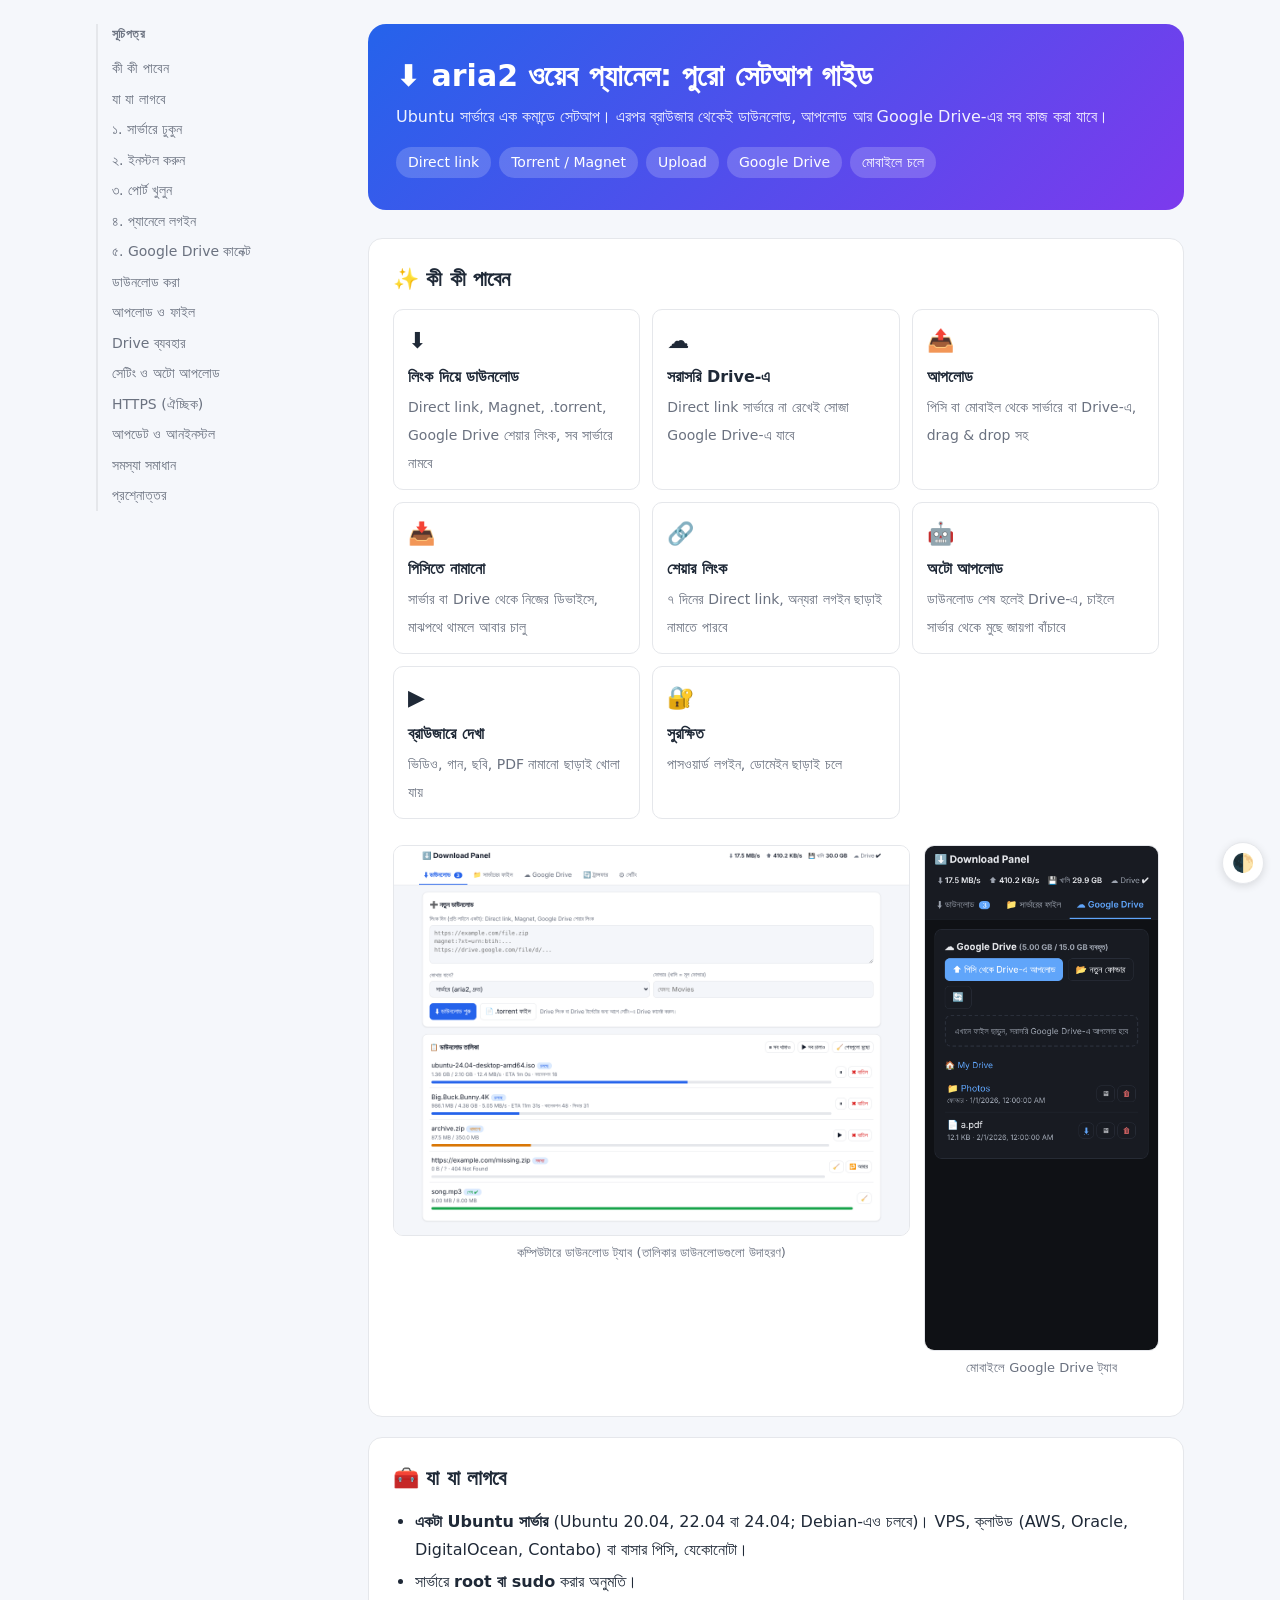
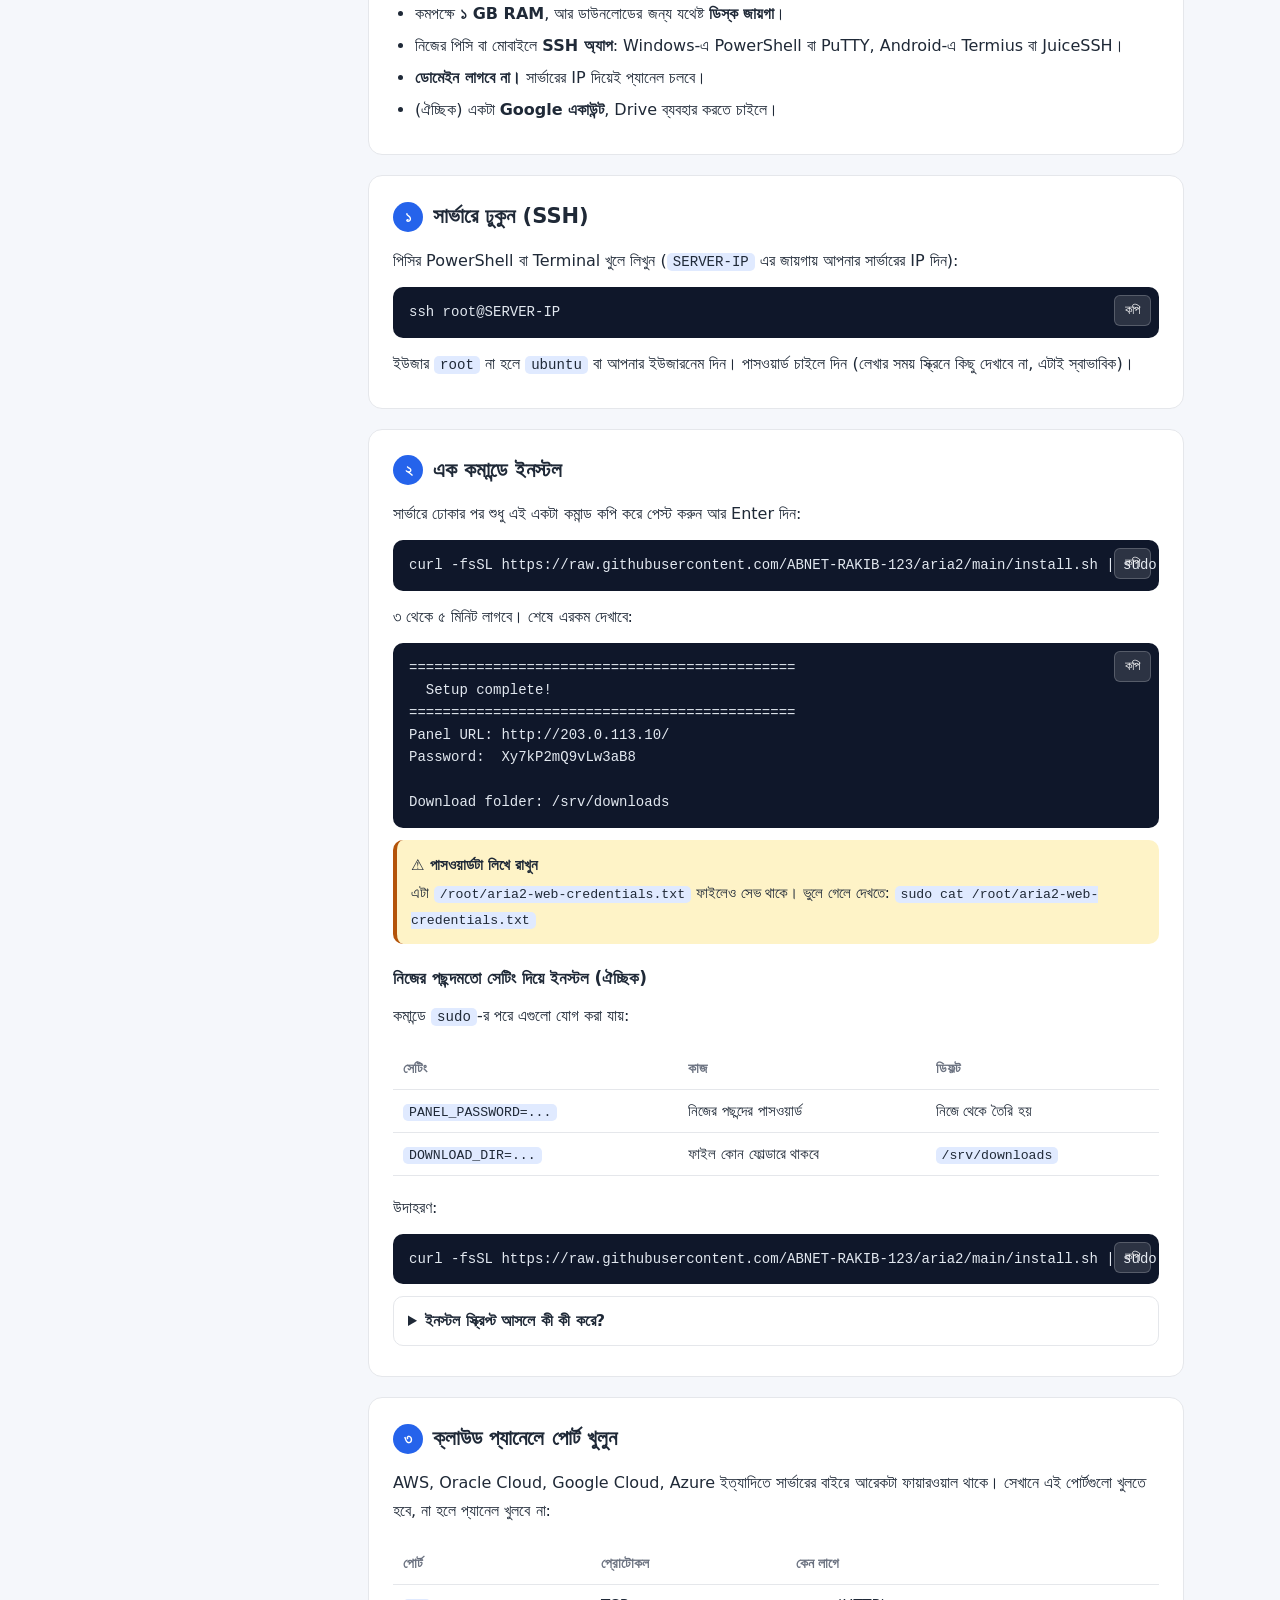
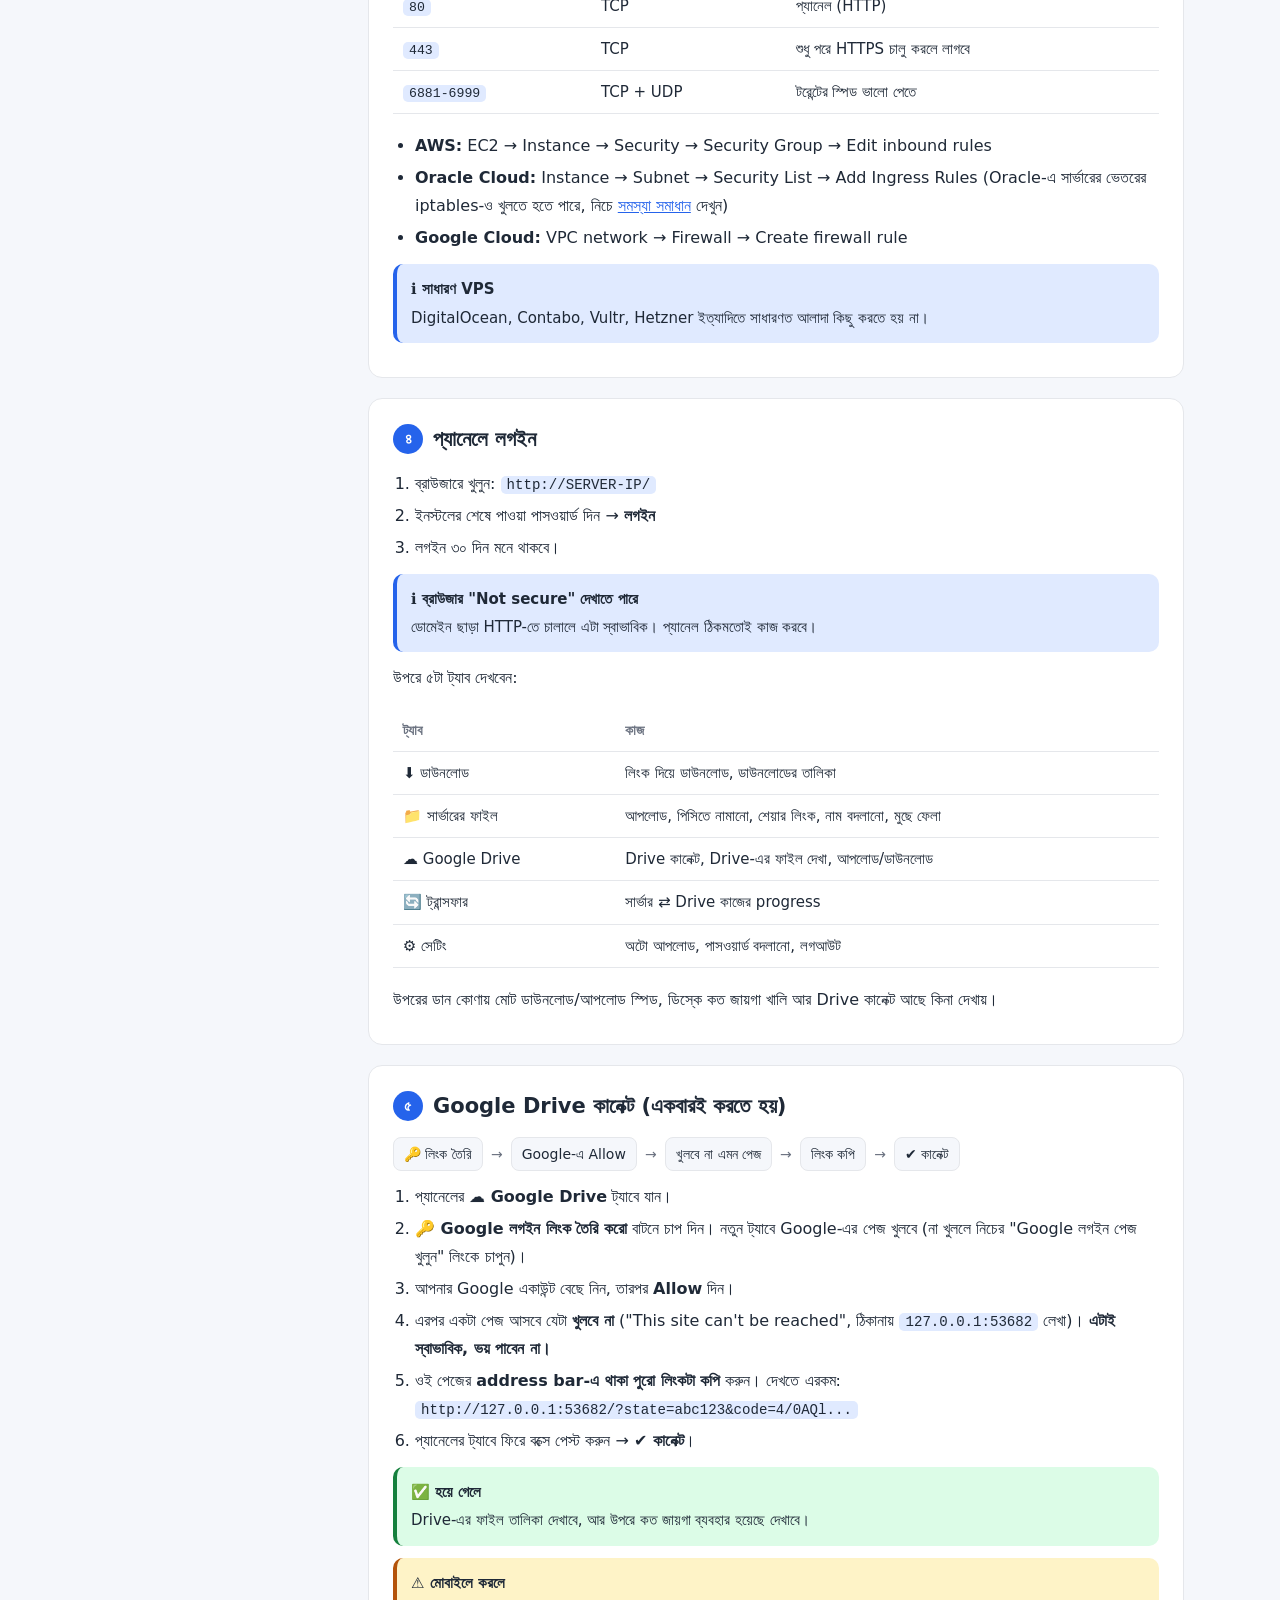
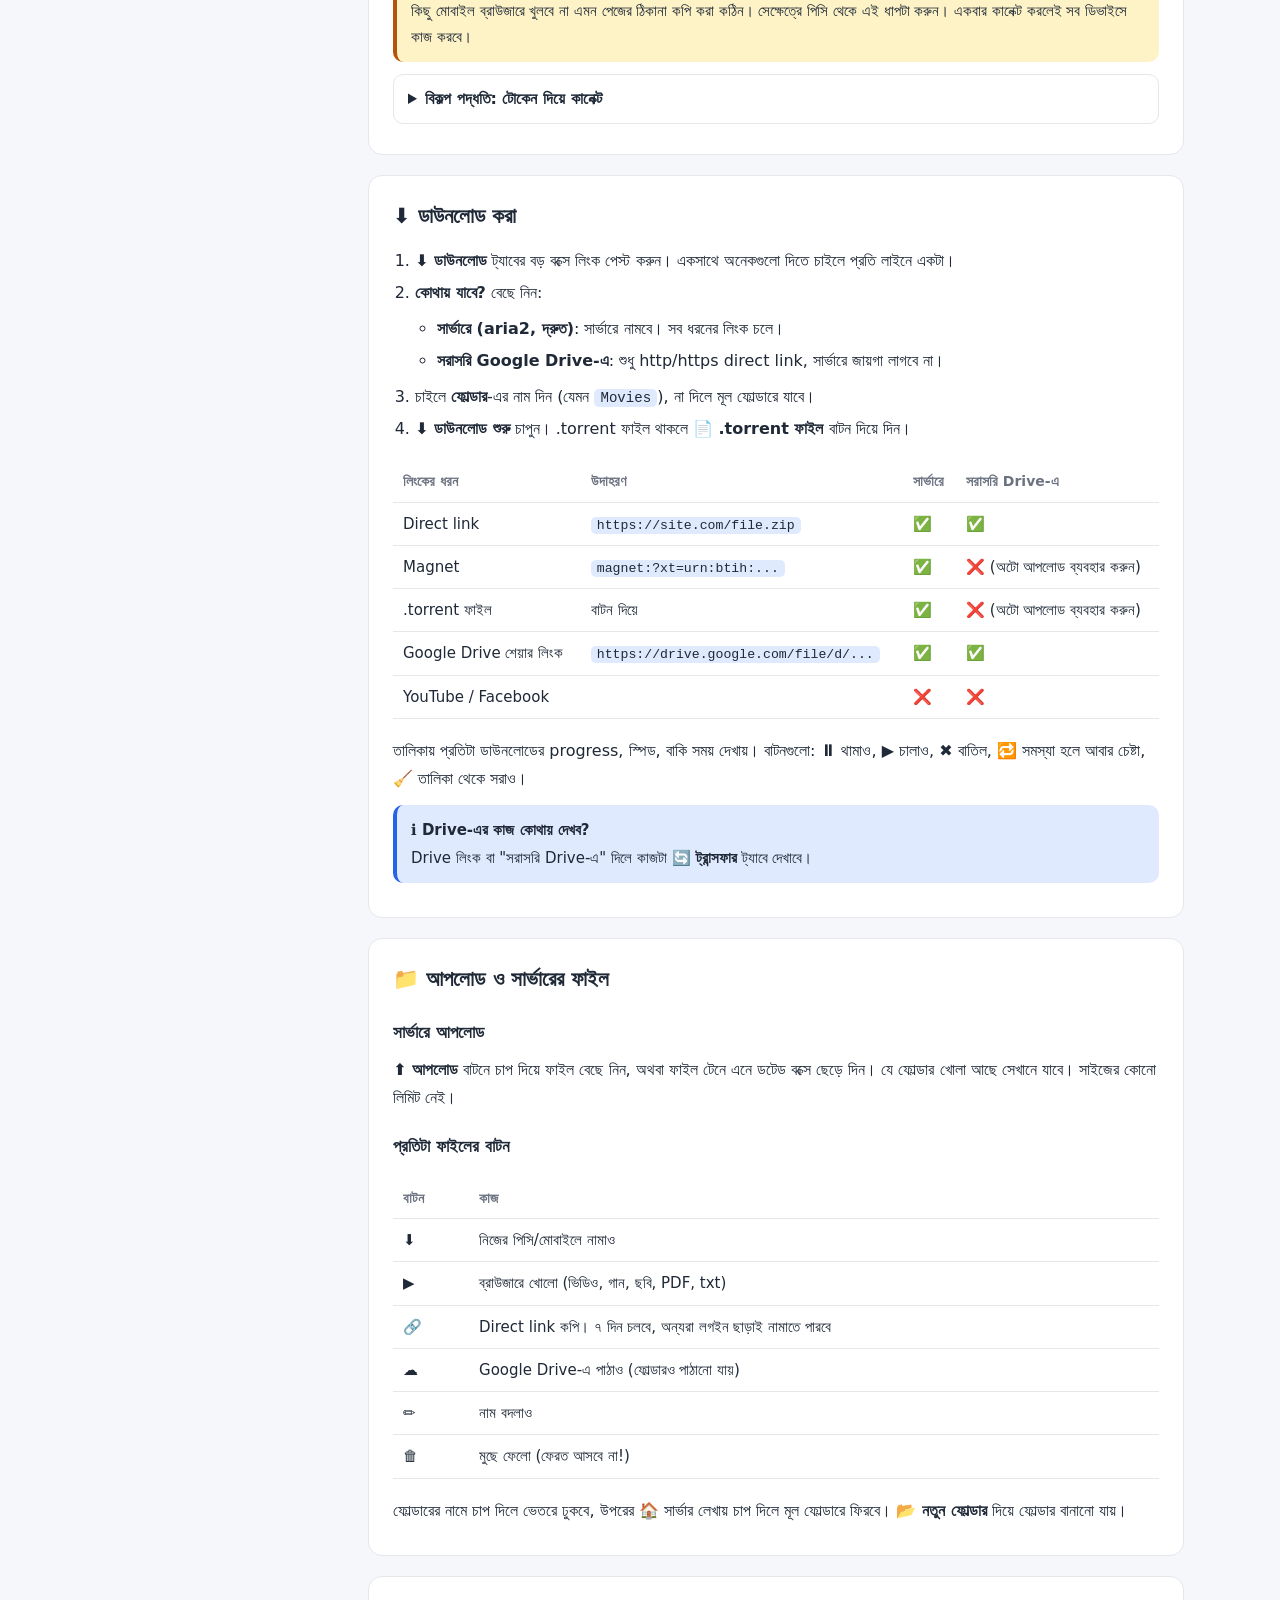
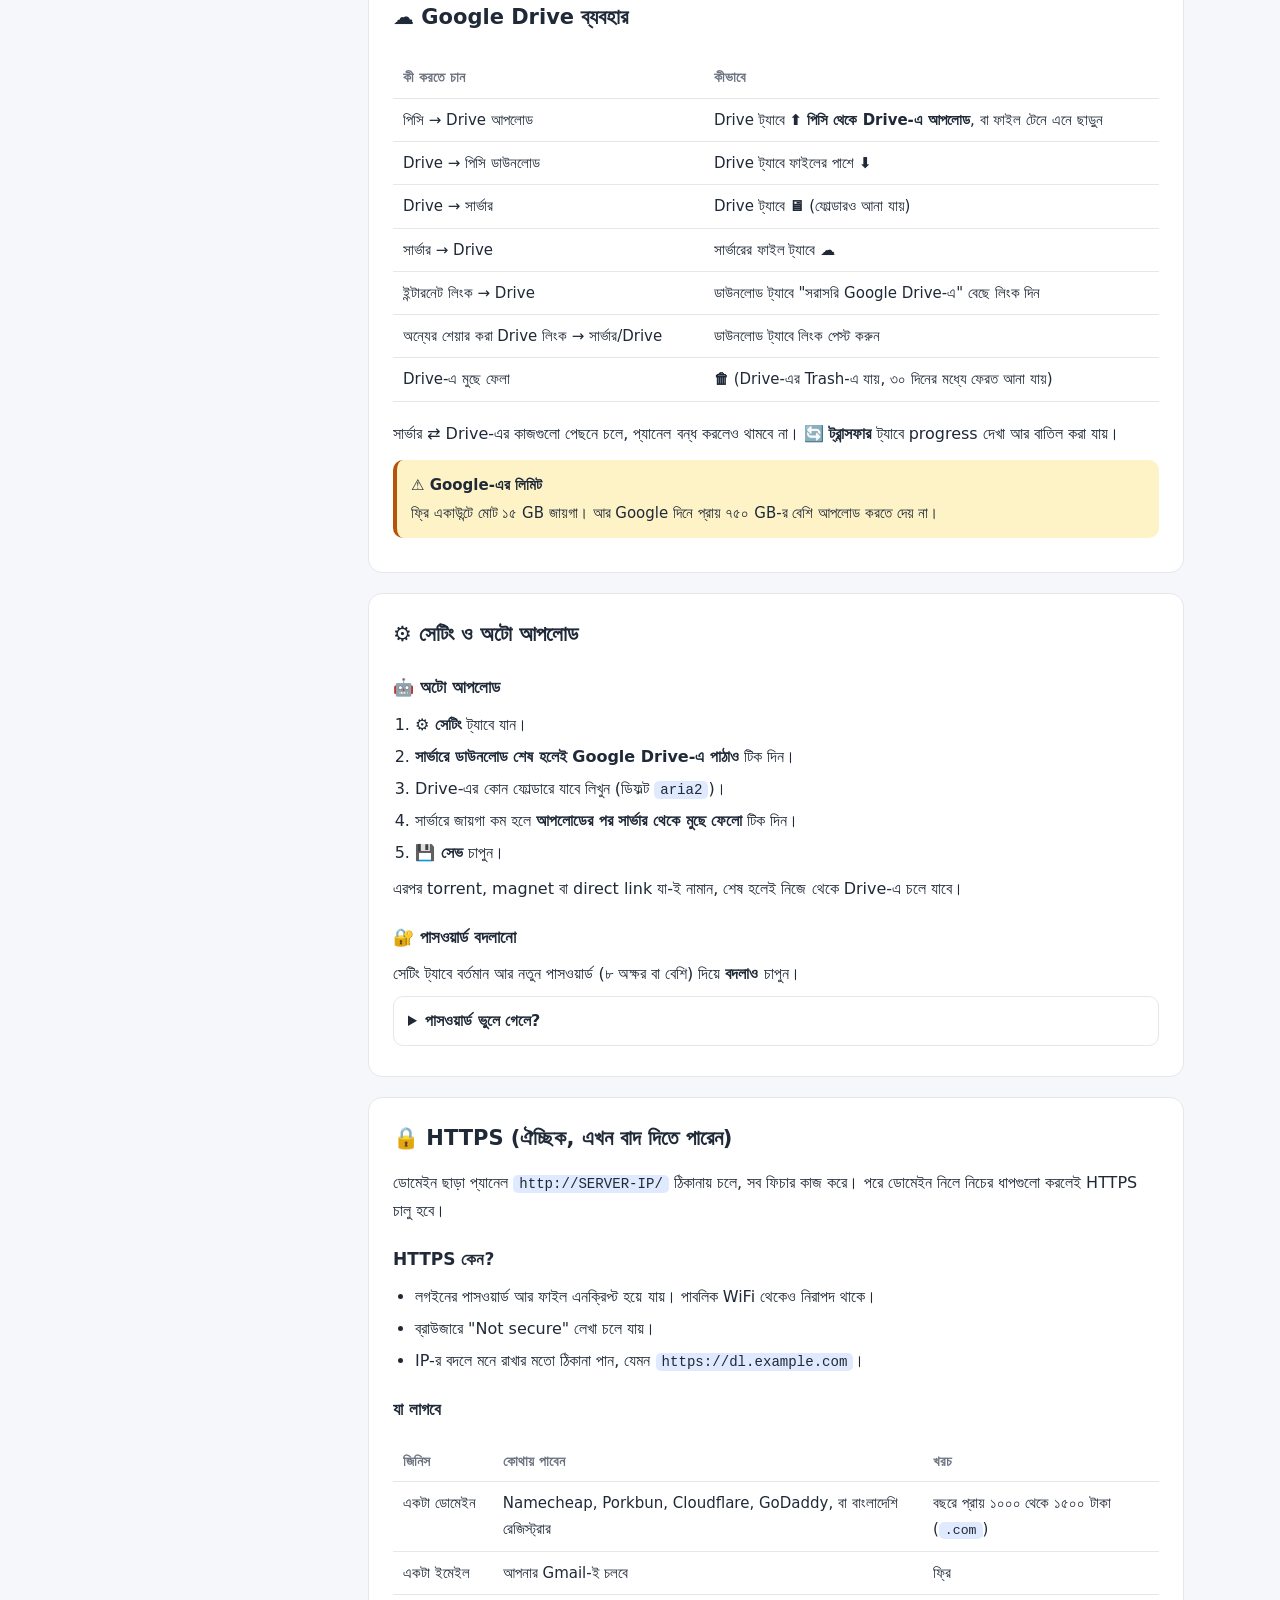
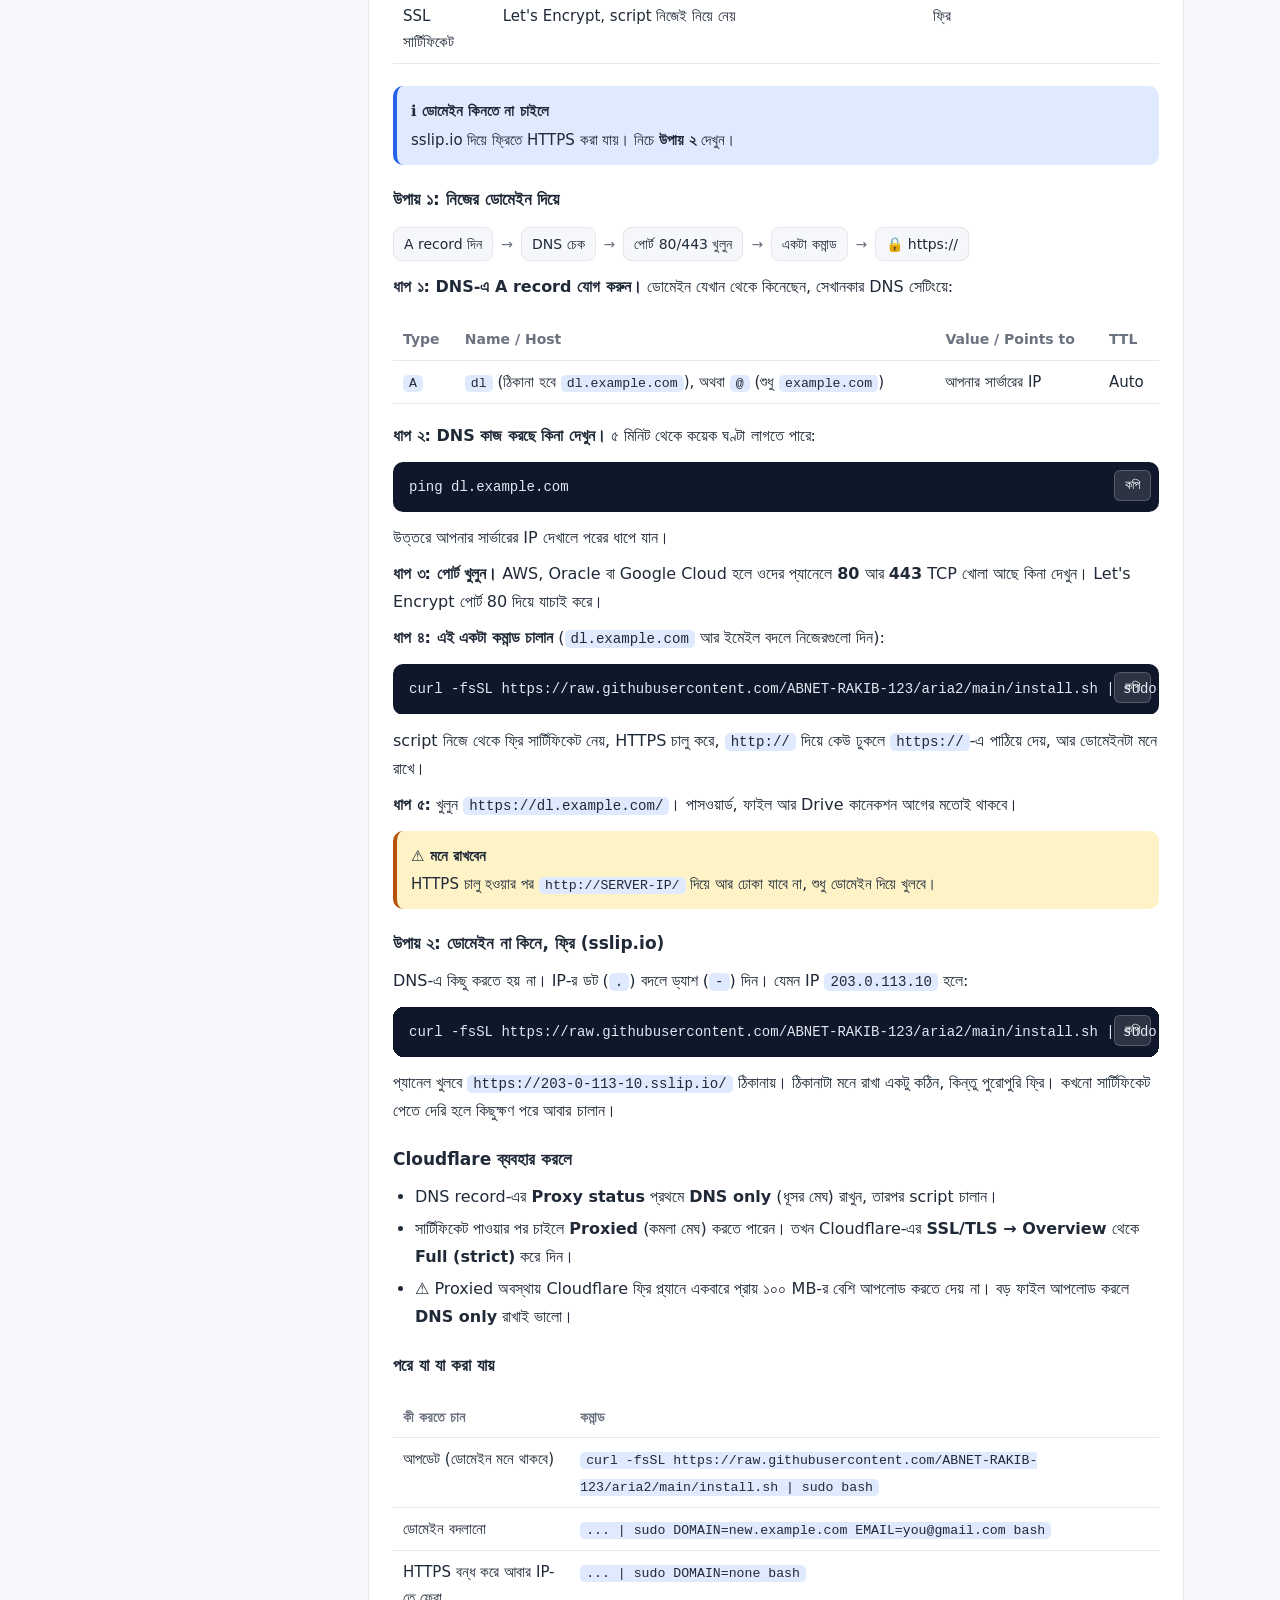
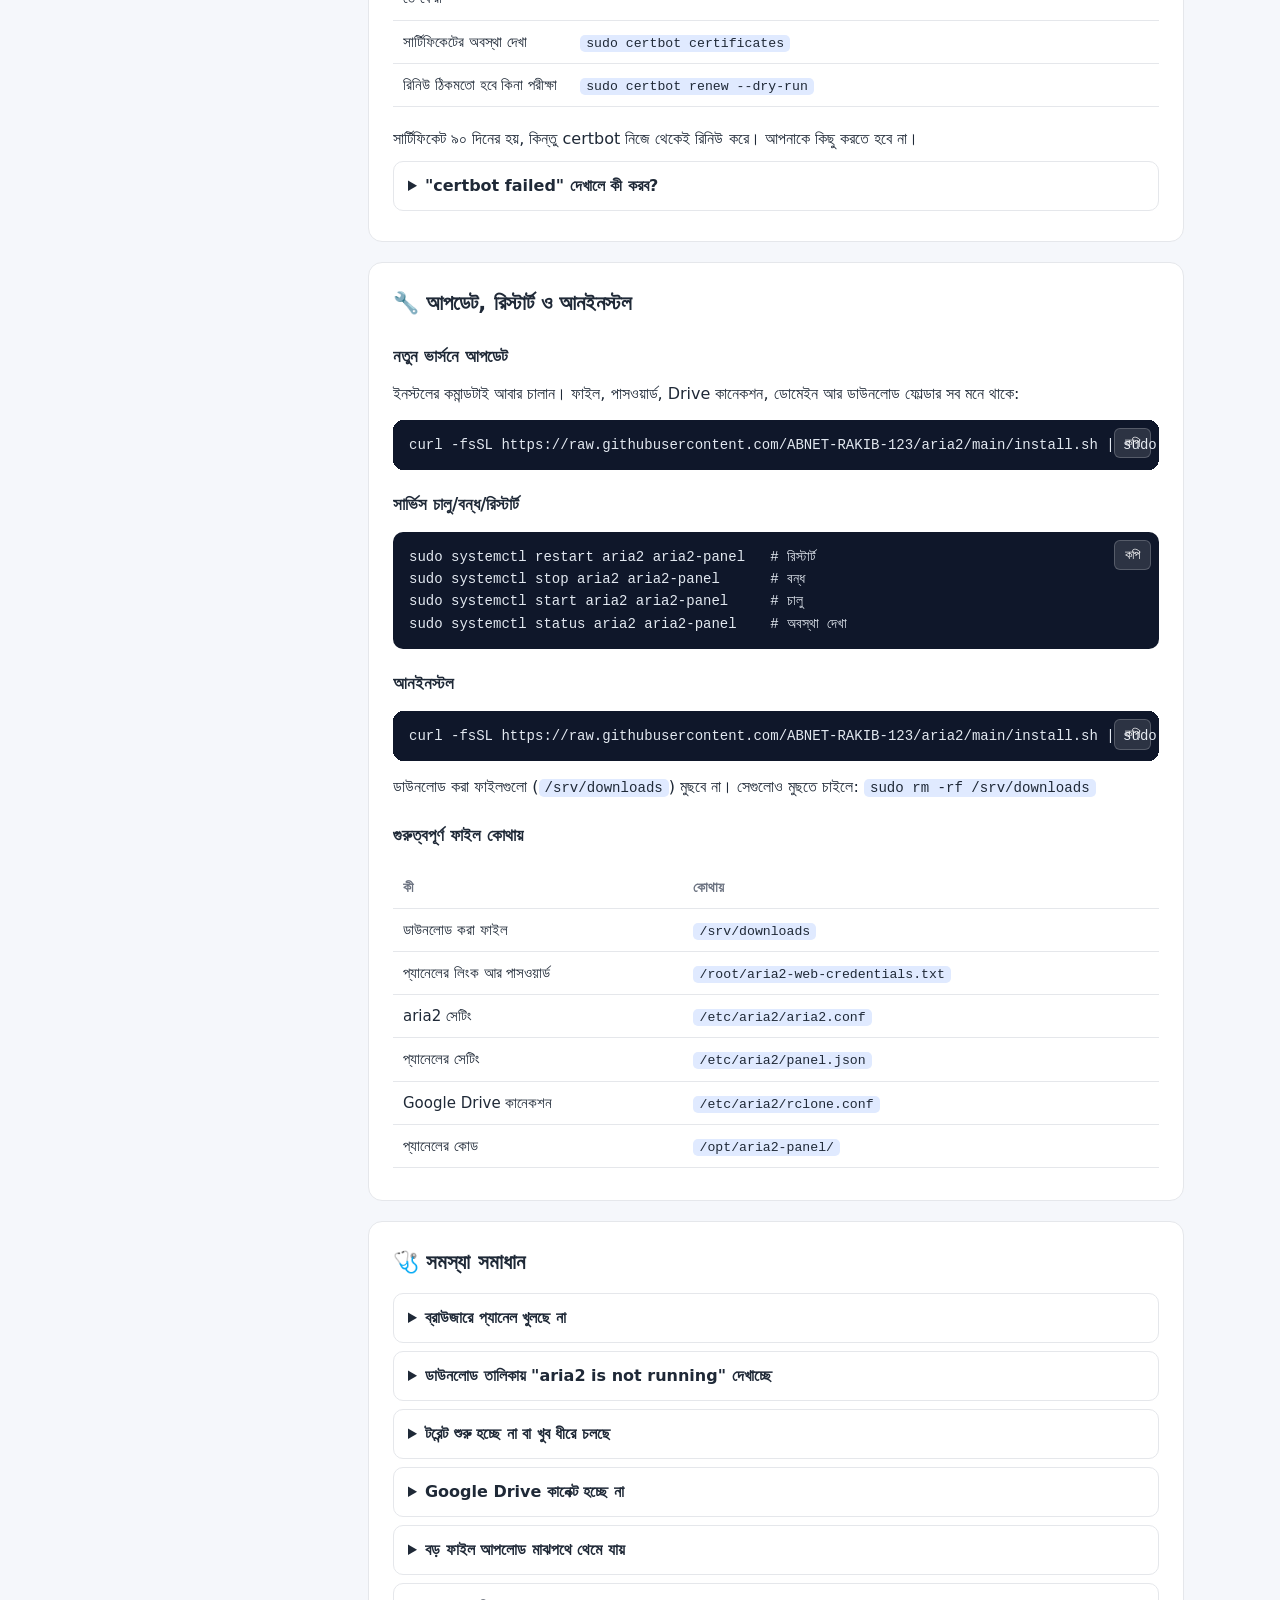
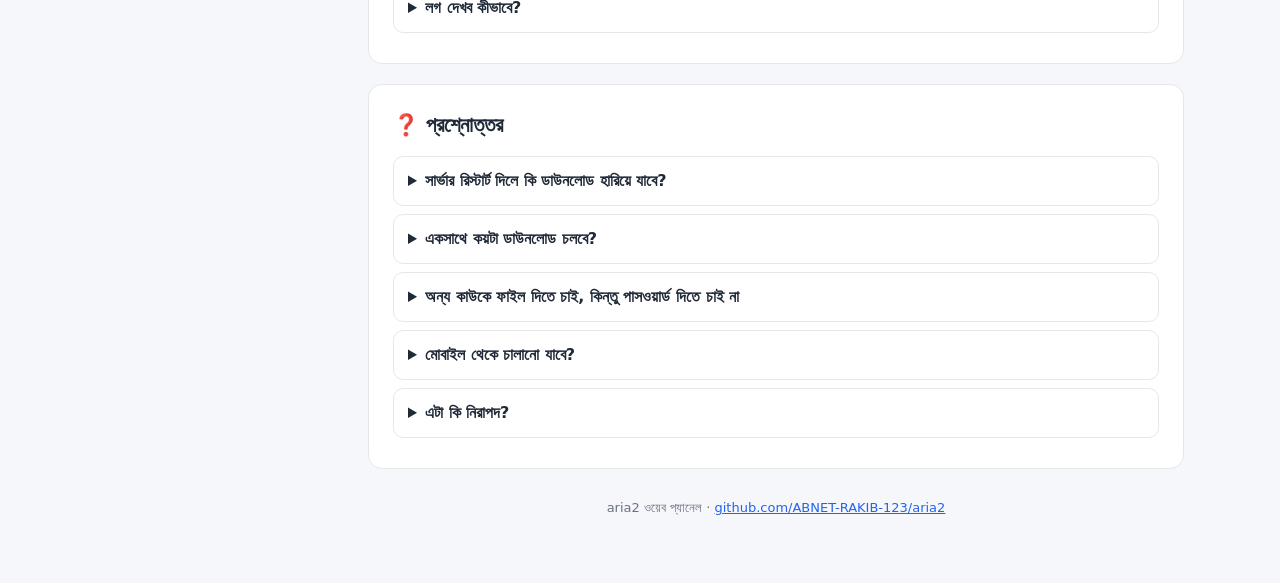
==== commit 532738ba: "Guide: full optional HTTPS/domain section matching README Co-Authored-By: Claude Opus 5.5 <noreply@a" ====
--- a/docs/guide.html
+++ b/docs/guide.html
@@ -342,25 +342,74 @@
 
 <section id="https">
   <h2>🔒 HTTPS (ঐচ্ছিক, এখন বাদ দিতে পারেন)</h2>
-  <p>ডোমেইন ছাড়া প্যানেল <code>http://SERVER-IP/</code> ঠিকানায় চলে, সব ফিচার কাজ করে। শুধু পাসওয়ার্ড এনক্রিপ্ট হয় না, তাই পাবলিক WiFi থেকে লগইন না করাই ভালো। পরে HTTPS চাইলে নিচের যেকোনো একটা উপায়:</p>
-  <h3>উপায় ১: ফ্রি নাম (sslip.io), ডোমেইন কেনা লাগবে না</h3>
-  <p>সার্ভারের IP-র ডট (.) বদলে ড্যাশ (-) দিয়ে নাম হবে, যেমন IP <code>203.0.113.10</code> হলে <code>203-0-113-10.sslip.io</code>:</p>
+  <p>ডোমেইন ছাড়া প্যানেল <code>http://SERVER-IP/</code> ঠিকানায় চলে, সব ফিচার কাজ করে। পরে ডোমেইন নিলে নিচের ধাপগুলো করলেই HTTPS চালু হবে।</p>
+
+  <h3>HTTPS কেন?</h3>
+  <ul>
+    <li>লগইনের পাসওয়ার্ড আর ফাইল এনক্রিপ্ট হয়ে যায়। পাবলিক WiFi থেকেও নিরাপদ থাকে।</li>
+    <li>ব্রাউজারে "Not secure" লেখা চলে যায়।</li>
+    <li>IP-র বদলে মনে রাখার মতো ঠিকানা পান, যেমন <code>https://dl.example.com</code>।</li>
+  </ul>
+
+  <h3>যা লাগবে</h3>
+  <div class="table-wrap"><table>
+    <tr><th>জিনিস</th><th>কোথায় পাবেন</th><th>খরচ</th></tr>
+    <tr><td>একটা ডোমেইন</td><td>Namecheap, Porkbun, Cloudflare, GoDaddy, বা বাংলাদেশি রেজিস্ট্রার</td><td>বছরে প্রায় ১০০০ থেকে ১৫০০ টাকা (<code>.com</code>)</td></tr>
+    <tr><td>একটা ইমেইল</td><td>আপনার Gmail-ই চলবে</td><td>ফ্রি</td></tr>
+    <tr><td>SSL সার্টিফিকেট</td><td>Let's Encrypt, script নিজেই নিয়ে নেয়</td><td>ফ্রি</td></tr>
+  </table></div>
+  <div class="note info"><b>ℹ️ ডোমেইন কিনতে না চাইলে</b>sslip.io দিয়ে ফ্রিতে HTTPS করা যায়। নিচে <b>উপায় ২</b> দেখুন।</div>
+
+  <h3>উপায় ১: নিজের ডোমেইন দিয়ে</h3>
+  <div class="flow"><span>A record দিন</span><i>→</i><span>DNS চেক</span><i>→</i><span>পোর্ট 80/443 খুলুন</span><i>→</i><span>একটা কমান্ড</span><i>→</i><span>🔒 https://</span></div>
+  <p><b>ধাপ ১: DNS-এ A record যোগ করুন।</b> ডোমেইন যেখান থেকে কিনেছেন, সেখানকার DNS সেটিংয়ে:</p>
+  <div class="table-wrap"><table>
+    <tr><th>Type</th><th>Name / Host</th><th>Value / Points to</th><th>TTL</th></tr>
+    <tr><td><code>A</code></td><td><code>dl</code> (ঠিকানা হবে <code>dl.example.com</code>), অথবা <code>@</code> (শুধু <code>example.com</code>)</td><td>আপনার সার্ভারের IP</td><td>Auto</td></tr>
+  </table></div>
+  <p><b>ধাপ ২: DNS কাজ করছে কিনা দেখুন।</b> ৫ মিনিট থেকে কয়েক ঘণ্টা লাগতে পারে:</p>
+  <div class="code"><pre>ping dl.example.com</pre></div>
+  <p>উত্তরে আপনার সার্ভারের IP দেখালে পরের ধাপে যান।</p>
+  <p><b>ধাপ ৩: পোর্ট খুলুন।</b> AWS, Oracle বা Google Cloud হলে ওদের প্যানেলে <b>80</b> আর <b>443</b> TCP খোলা আছে কিনা দেখুন। Let's Encrypt পোর্ট 80 দিয়ে যাচাই করে।</p>
+  <p><b>ধাপ ৪: এই একটা কমান্ড চালান</b> (<code>dl.example.com</code> আর ইমেইল বদলে নিজেরগুলো দিন):</p>
+  <div class="code"><pre>curl -fsSL https://raw.githubusercontent.com/ABNET-RAKIB-123/aria2/main/install.sh | sudo DOMAIN=dl.example.com EMAIL=you@gmail.com bash</pre></div>
+  <p>script নিজে থেকে ফ্রি সার্টিফিকেট নেয়, HTTPS চালু করে, <code>http://</code> দিয়ে কেউ ঢুকলে <code>https://</code>-এ পাঠিয়ে দেয়, আর ডোমেইনটা মনে রাখে।</p>
+  <p><b>ধাপ ৫:</b> খুলুন <code>https://dl.example.com/</code>। পাসওয়ার্ড, ফাইল আর Drive কানেকশন আগের মতোই থাকবে।</p>
+  <div class="note warn"><b>⚠️ মনে রাখবেন</b>HTTPS চালু হওয়ার পর <code>http://SERVER-IP/</code> দিয়ে আর ঢোকা যাবে না, শুধু ডোমেইন দিয়ে খুলবে।</div>
+
+  <h3>উপায় ২: ডোমেইন না কিনে, ফ্রি (sslip.io)</h3>
+  <p>DNS-এ কিছু করতে হয় না। IP-র ডট (<code>.</code>) বদলে ড্যাশ (<code>-</code>) দিন। যেমন IP <code>203.0.113.10</code> হলে:</p>
   <div class="code"><pre>curl -fsSL https://raw.githubusercontent.com/ABNET-RAKIB-123/aria2/main/install.sh | sudo DOMAIN=203-0-113-10.sslip.io EMAIL=you@gmail.com bash</pre></div>
-  <h3>উপায় ২: নিজের ডোমেইন থাকলে</h3>
-  <ol>
-    <li>ডোমেইনের DNS প্যানেলে একটা <b>A record</b> বানান: নাম <code>@</code> বা <code>dl</code>, মান আপনার সার্ভারের IP।</li>
-    <li>কয়েক মিনিট অপেক্ষা করুন, তারপর চালান:</li>
-  </ol>
-  <div class="code"><pre>curl -fsSL https://raw.githubusercontent.com/ABNET-RAKIB-123/aria2/main/install.sh | sudo DOMAIN=dl.example.com EMAIL=you@gmail.com bash</pre></div>
-  <p>এরপর প্যানেল খুলবে <code>https://dl.example.com/</code> ঠিকানায়। সার্টিফিকেট ফ্রি, আর নিজে থেকেই রিনিউ হয়।</p>
-  <div class="note info"><b>ℹ️ আগে থেকে ইনস্টল করা থাকলে</b>একই কমান্ড আবার চালালেই হবে। ফাইল, পাসওয়ার্ড আর Drive কানেকশন থেকে যাবে।</div>
+  <p>প্যানেল খুলবে <code>https://203-0-113-10.sslip.io/</code> ঠিকানায়। ঠিকানাটা মনে রাখা একটু কঠিন, কিন্তু পুরোপুরি ফ্রি। কখনো সার্টিফিকেট পেতে দেরি হলে কিছুক্ষণ পরে আবার চালান।</p>
+
+  <h3>Cloudflare ব্যবহার করলে</h3>
   <ul>
-    <li>ডোমেইনটা মনে থাকে। পরে আপডেটের সময় শুধু সাধারণ ইনস্টল কমান্ড চালালেই HTTPS থেকে যাবে।</li>
-    <li>HTTPS চালু হওয়ার পর <code>http://SERVER-IP/</code> দিয়ে আর ঢোকা যাবে না, শুধু ডোমেইন দিয়ে খুলবে।</li>
-    <li>আবার IP-তে ফিরে যেতে চাইলে: <code>... | sudo DOMAIN=none bash</code></li>
-    <li>Cloudflare ব্যবহার করলে প্রথমে DNS record <b>DNS only</b> (ধূসর মেঘ) রাখুন।</li>
-    <li>DNS record, Cloudflare, সমস্যা সমাধানসহ পুরো নিয়ম README-র <b>"HTTPS (ঐচ্ছিক)"</b> অংশে আছে।</li>
+    <li>DNS record-এর <b>Proxy status</b> প্রথমে <b>DNS only</b> (ধূসর মেঘ) রাখুন, তারপর script চালান।</li>
+    <li>সার্টিফিকেট পাওয়ার পর চাইলে <b>Proxied</b> (কমলা মেঘ) করতে পারেন। তখন Cloudflare-এর <b>SSL/TLS → Overview</b> থেকে <b>Full (strict)</b> করে দিন।</li>
+    <li>⚠️ Proxied অবস্থায় Cloudflare ফ্রি প্ল্যানে একবারে প্রায় ১০০ MB-র বেশি আপলোড করতে দেয় না। বড় ফাইল আপলোড করলে <b>DNS only</b> রাখাই ভালো।</li>
   </ul>
+
+  <h3>পরে যা যা করা যায়</h3>
+  <div class="table-wrap"><table>
+    <tr><th>কী করতে চান</th><th>কমান্ড</th></tr>
+    <tr><td>আপডেট (ডোমেইন মনে থাকবে)</td><td><code>curl -fsSL https://raw.githubusercontent.com/ABNET-RAKIB-123/aria2/main/install.sh | sudo bash</code></td></tr>
+    <tr><td>ডোমেইন বদলানো</td><td><code>... | sudo DOMAIN=new.example.com EMAIL=you@gmail.com bash</code></td></tr>
+    <tr><td>HTTPS বন্ধ করে আবার IP-তে ফেরা</td><td><code>... | sudo DOMAIN=none bash</code></td></tr>
+    <tr><td>সার্টিফিকেটের অবস্থা দেখা</td><td><code>sudo certbot certificates</code></td></tr>
+    <tr><td>রিনিউ ঠিকমতো হবে কিনা পরীক্ষা</td><td><code>sudo certbot renew --dry-run</code></td></tr>
+  </table></div>
+  <p>সার্টিফিকেট ৯০ দিনের হয়, কিন্তু certbot নিজে থেকেই রিনিউ করে। আপনাকে কিছু করতে হবে না।</p>
+
+  <details><summary>"certbot failed" দেখালে কী করব?</summary>
+    <p>প্যানেল HTTP-তেই চলতে থাকবে, কিছু নষ্ট হবে না। এগুলো দেখে একই কমান্ড আবার চালান:</p>
+    <ol>
+      <li><b>DNS এখনো ছড়ায়নি:</b> <code>ping dl.example.com</code> চালিয়ে দেখুন আপনার সার্ভারের IP দেখায় কিনা।</li>
+      <li><b>পোর্ট 80 বন্ধ:</b> ক্লাউড প্যানেলের ফায়ারওয়াল দেখুন। Oracle হলে iptables-ও (<a href="#trouble">সমস্যা সমাধান</a> দেখুন)।</li>
+      <li><b>Cloudflare Proxied চালু:</b> <b>DNS only</b> করে আবার চালান।</li>
+      <li><b>অনেকবার চেষ্টা করেছেন:</b> Let's Encrypt ঘণ্টায় ৫ বারের বেশি ব্যর্থ চেষ্টা করতে দেয় না। এক ঘণ্টা অপেক্ষা করুন।</li>
+    </ol>
+    <p>বিস্তারিত এরর: <code>sudo tail -n 50 /var/log/letsencrypt/letsencrypt.log</code></p>
+  </details>
 </section>
 
 <section id="manage">
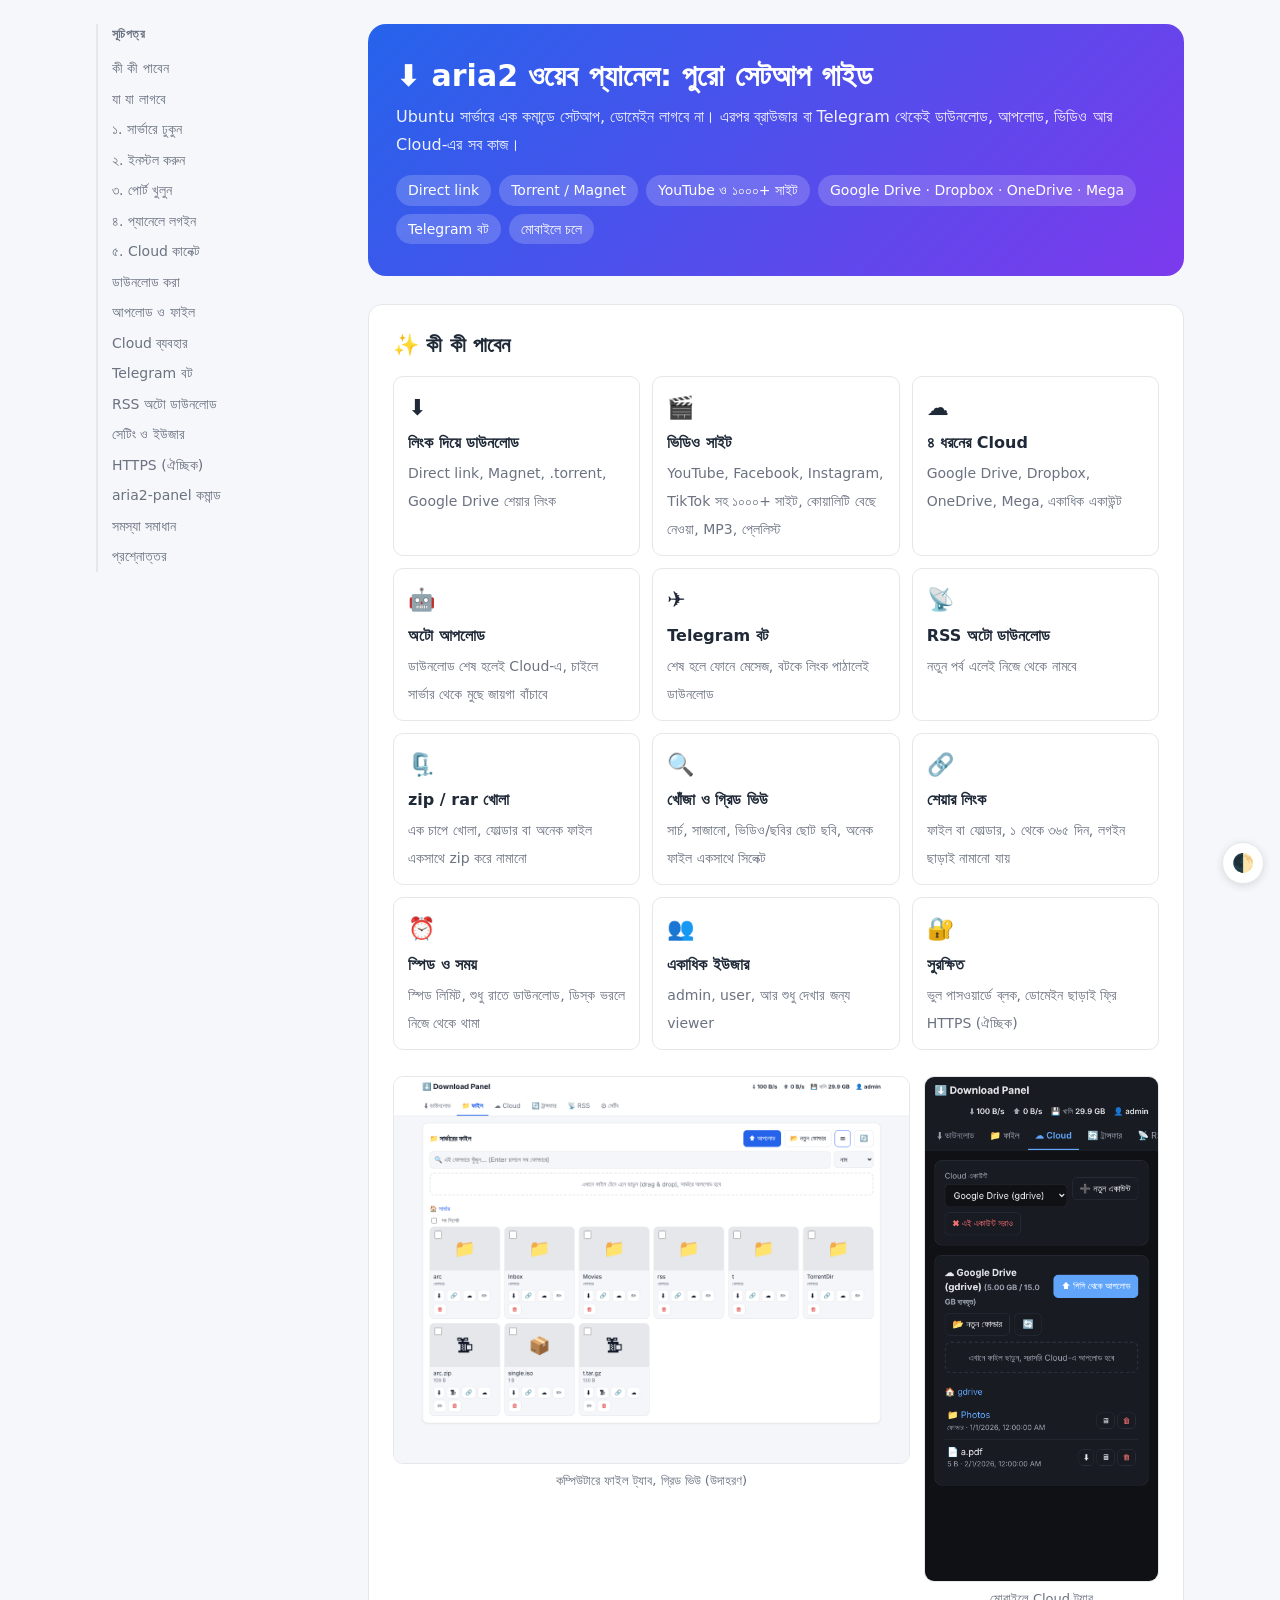
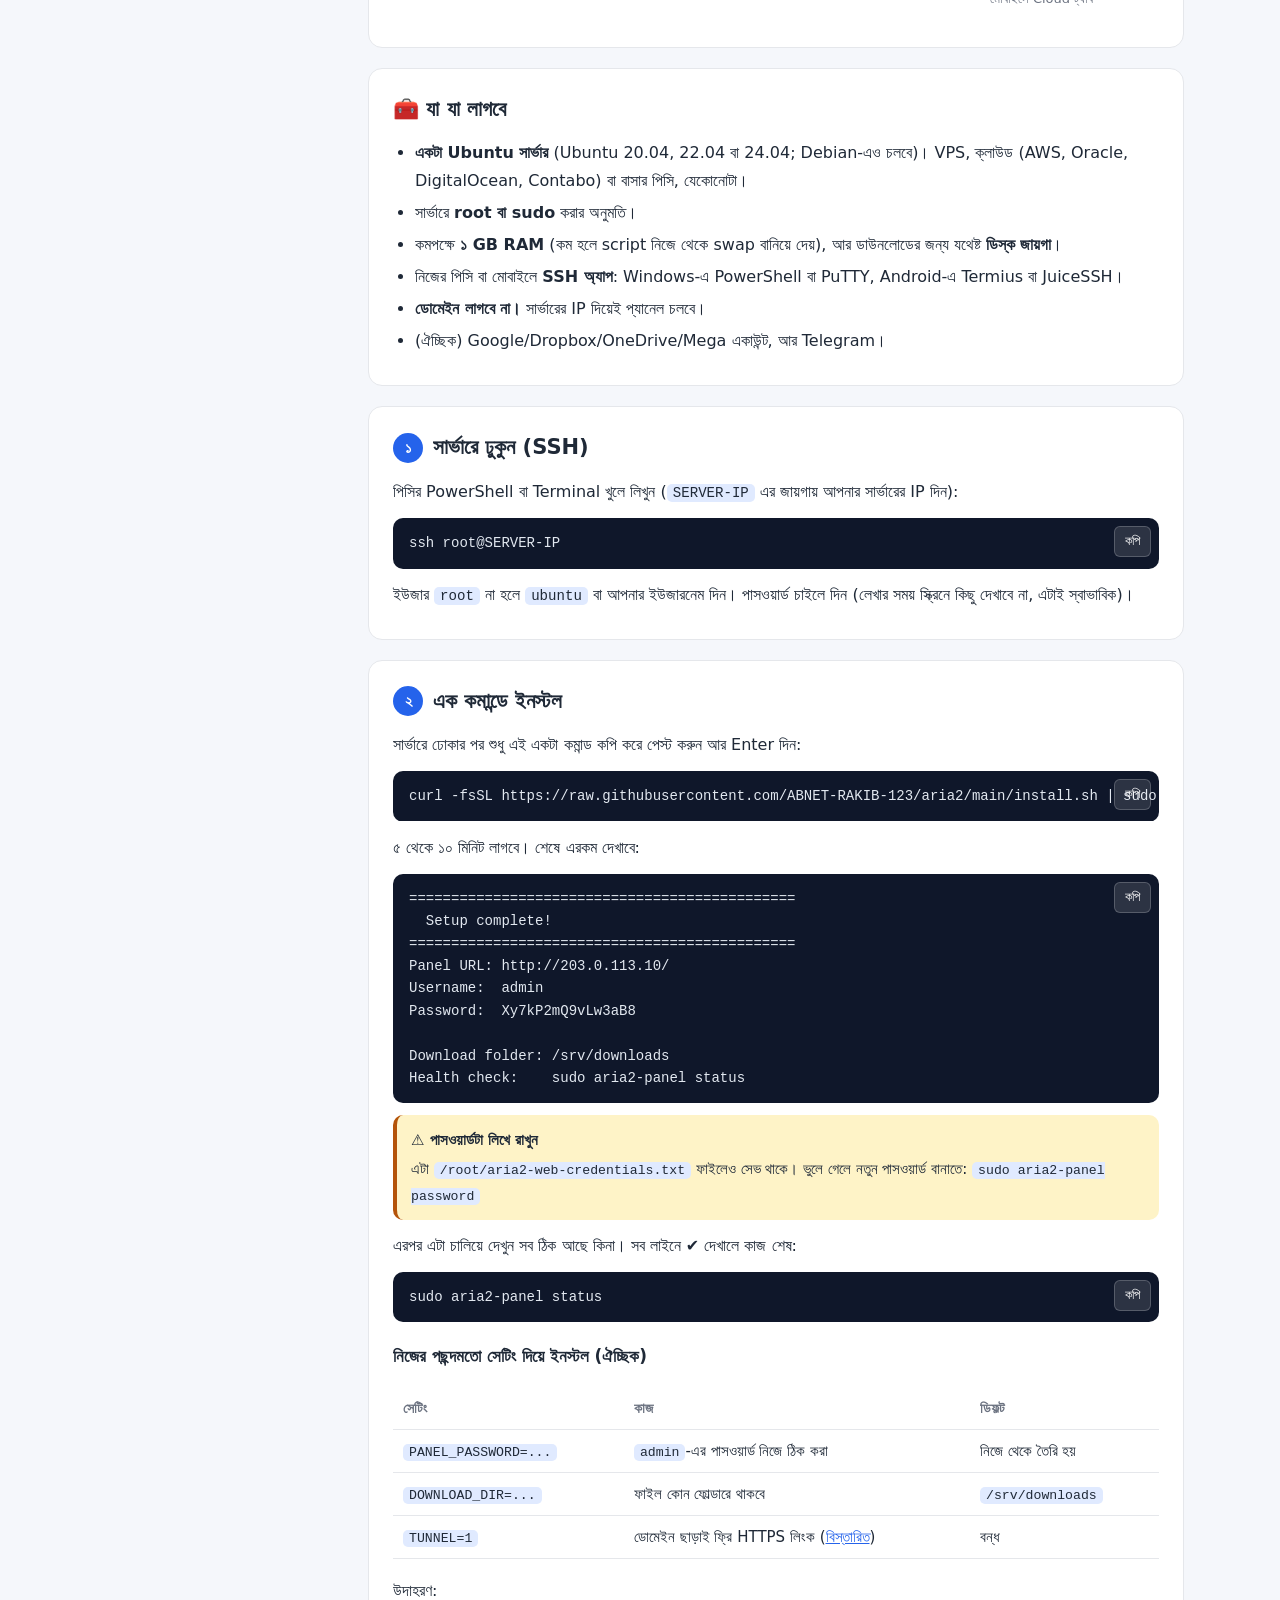
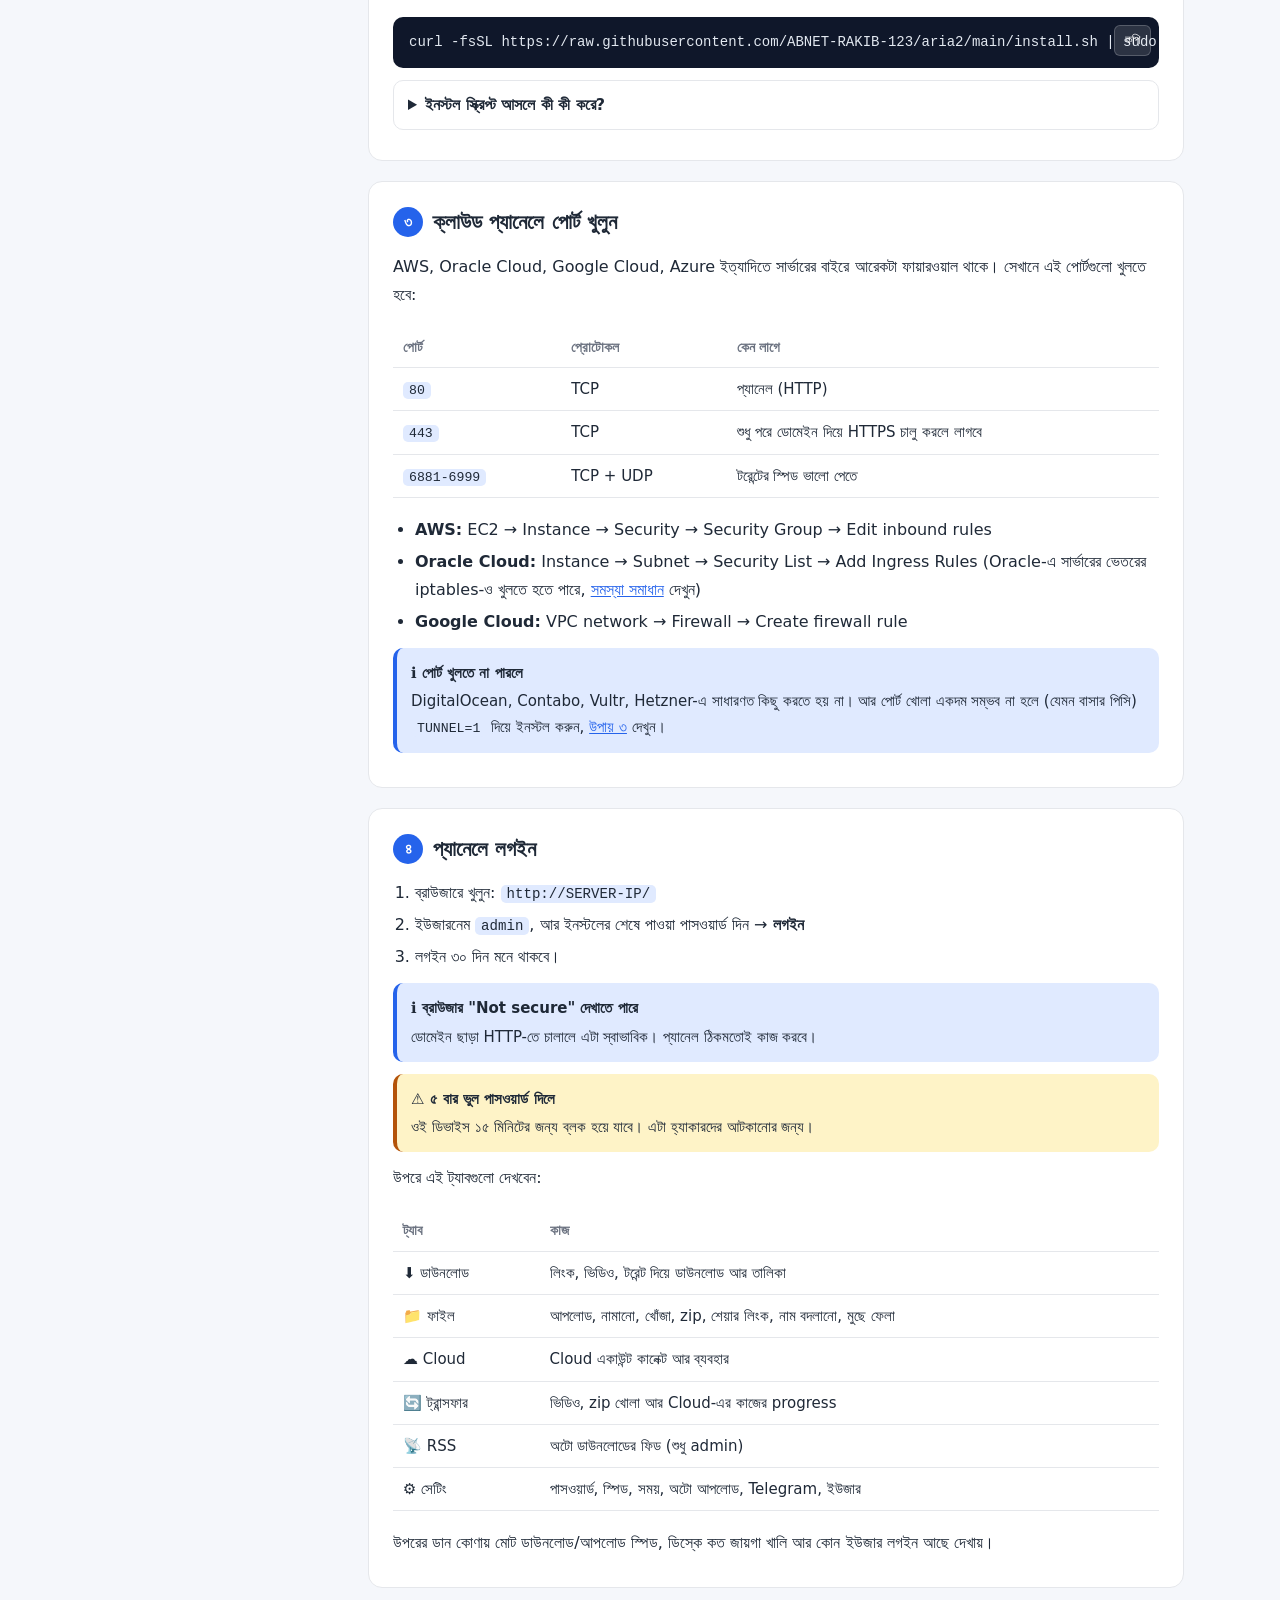
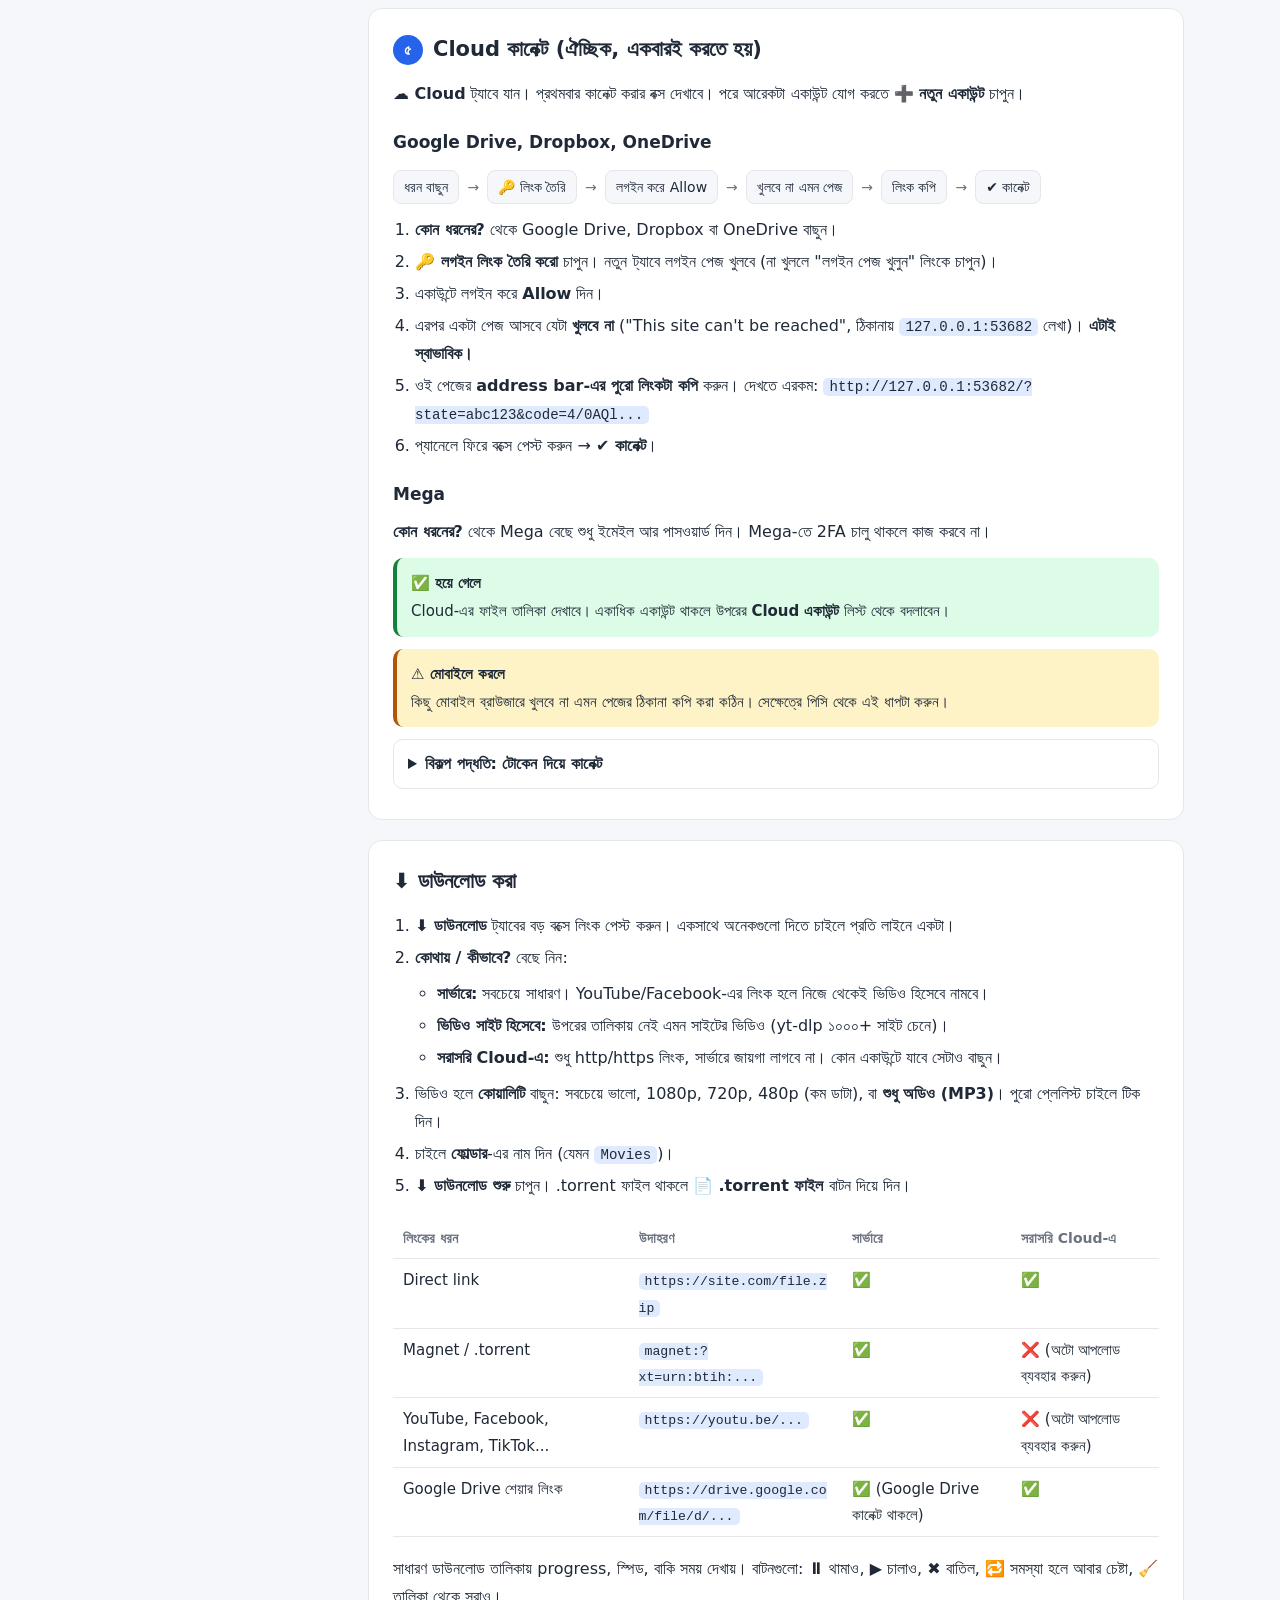
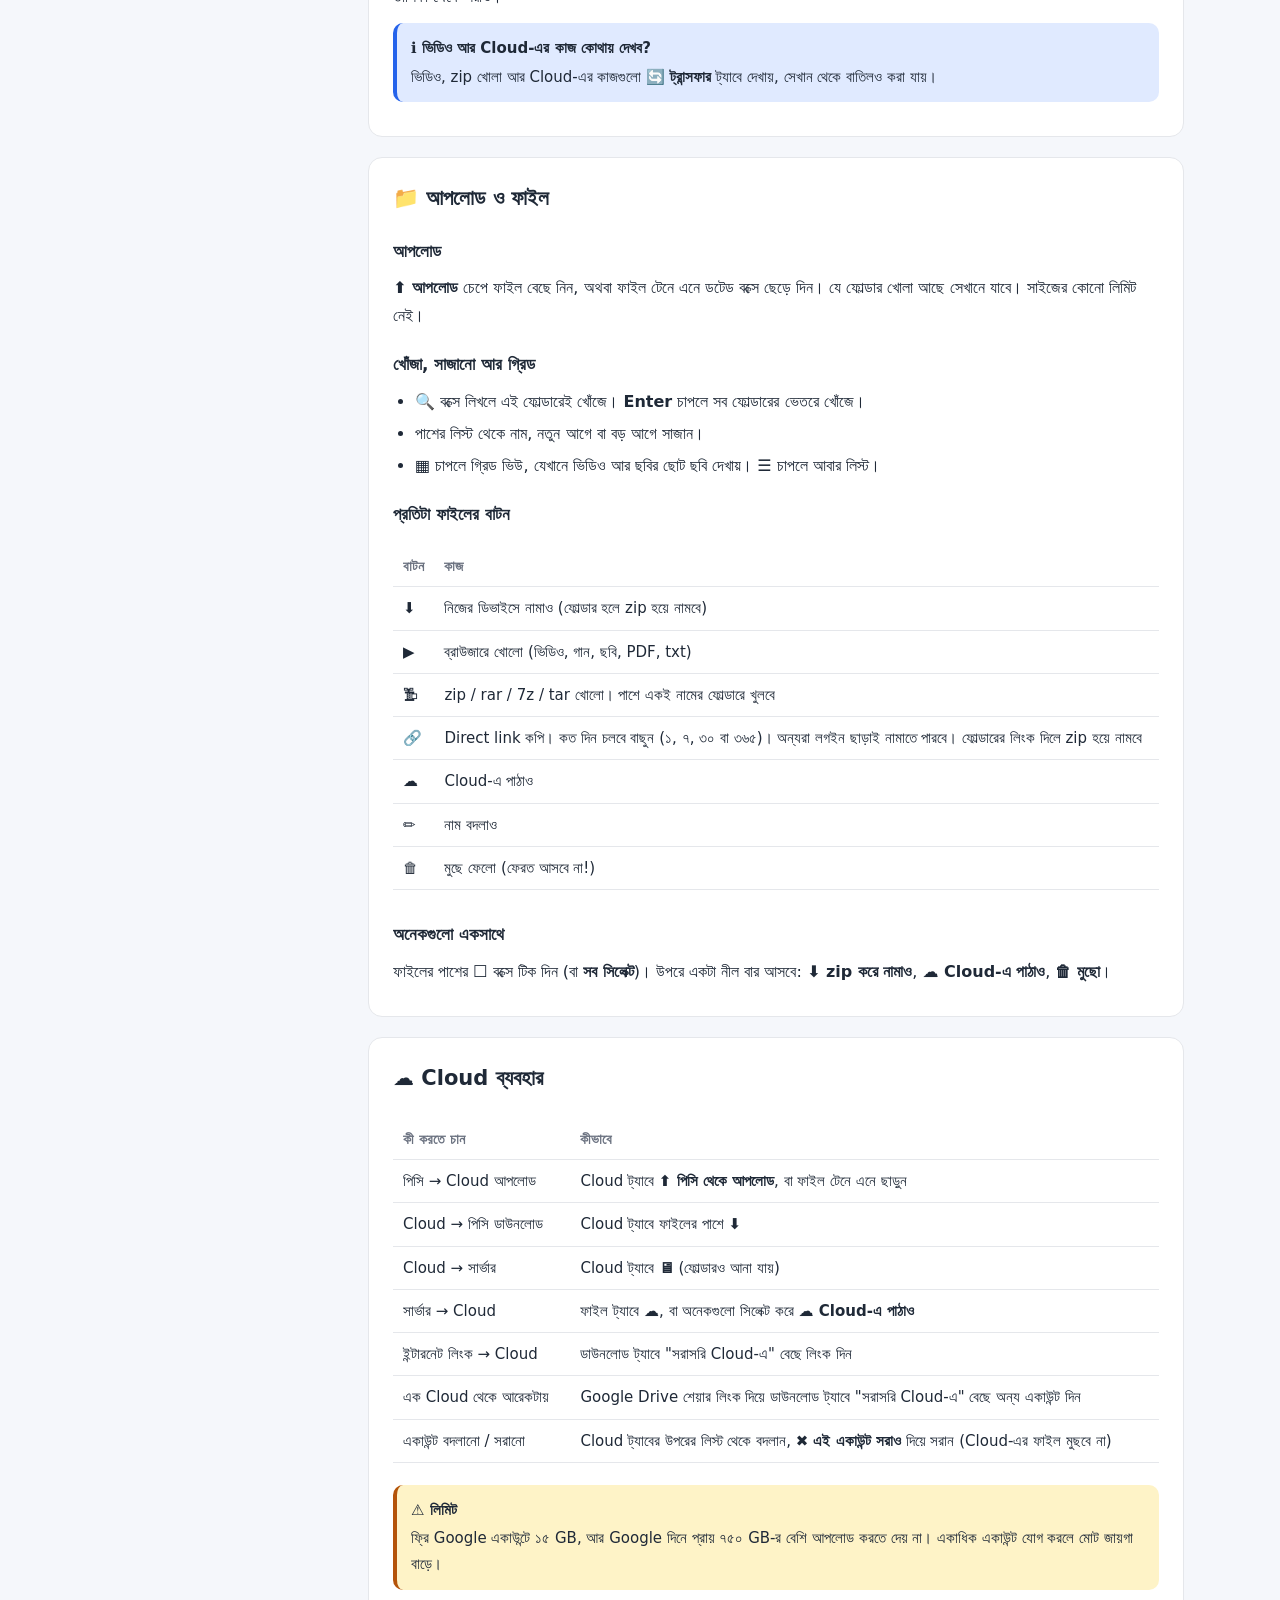
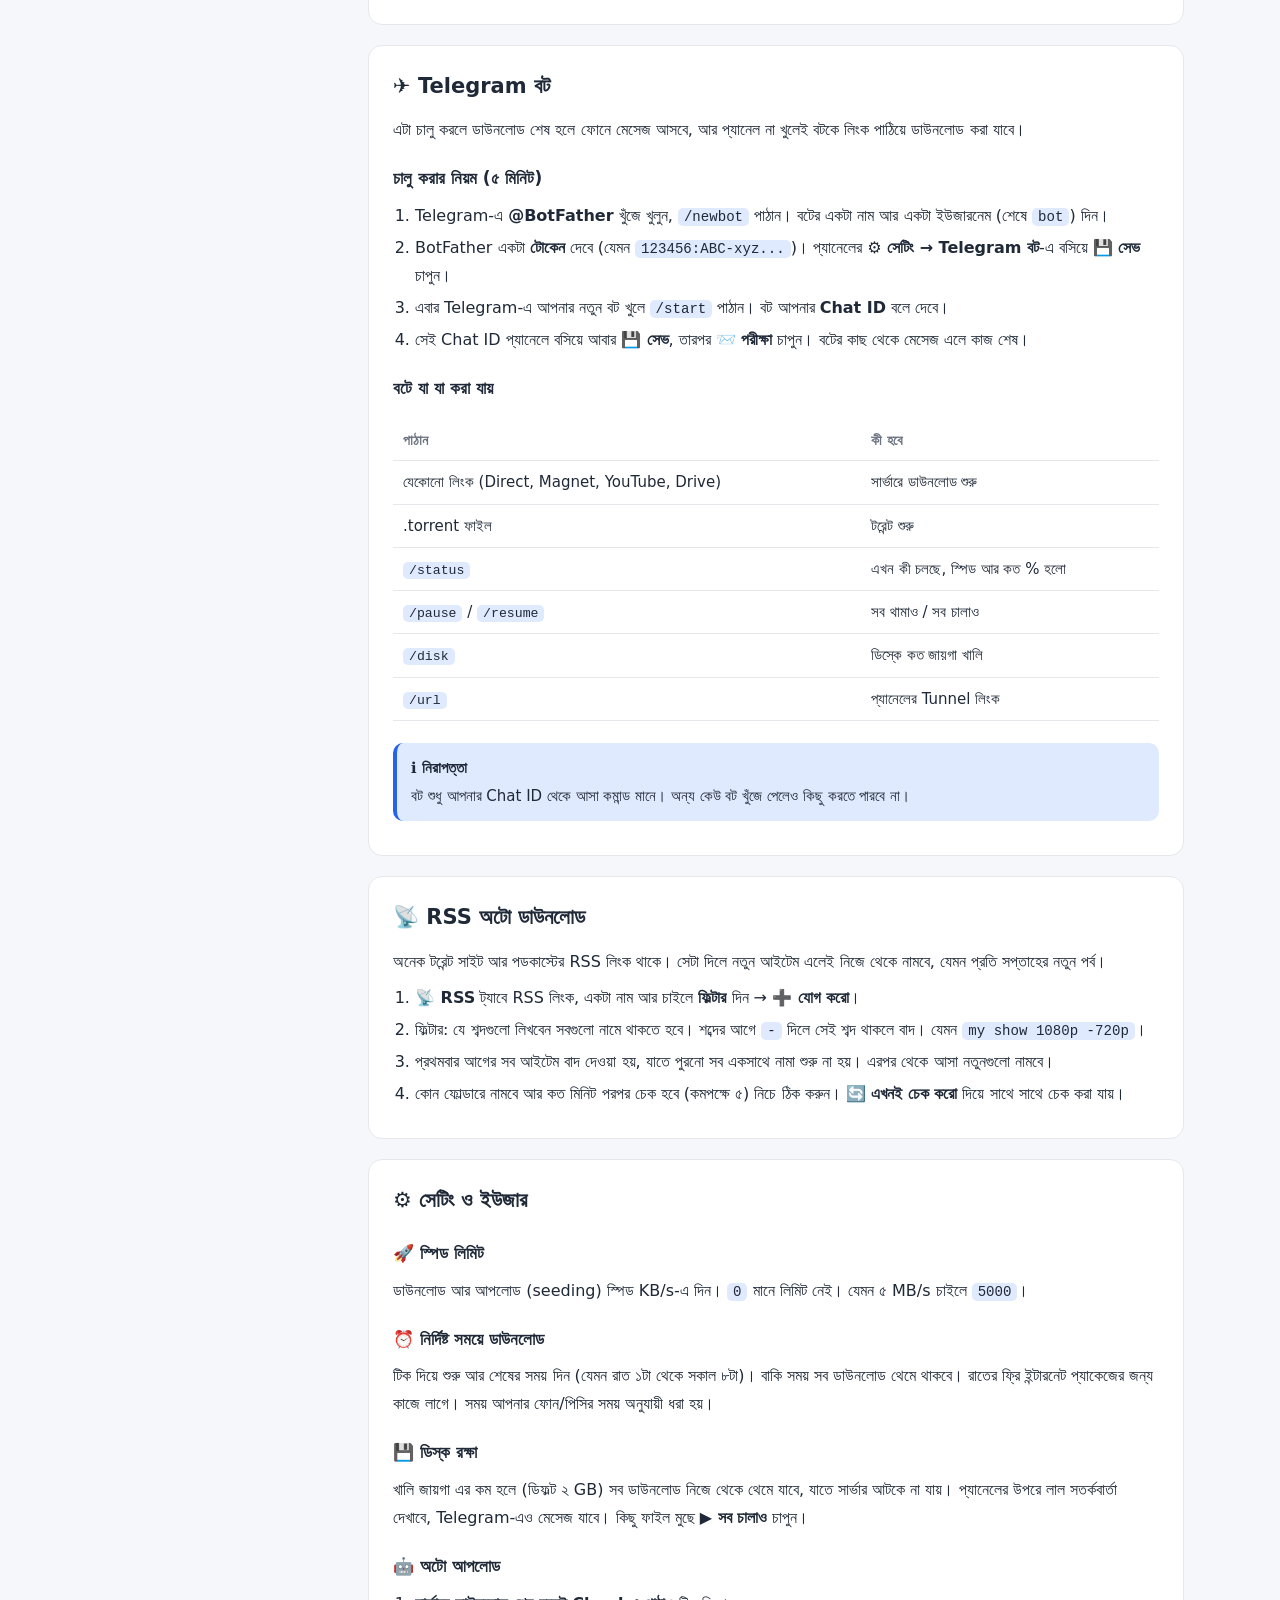
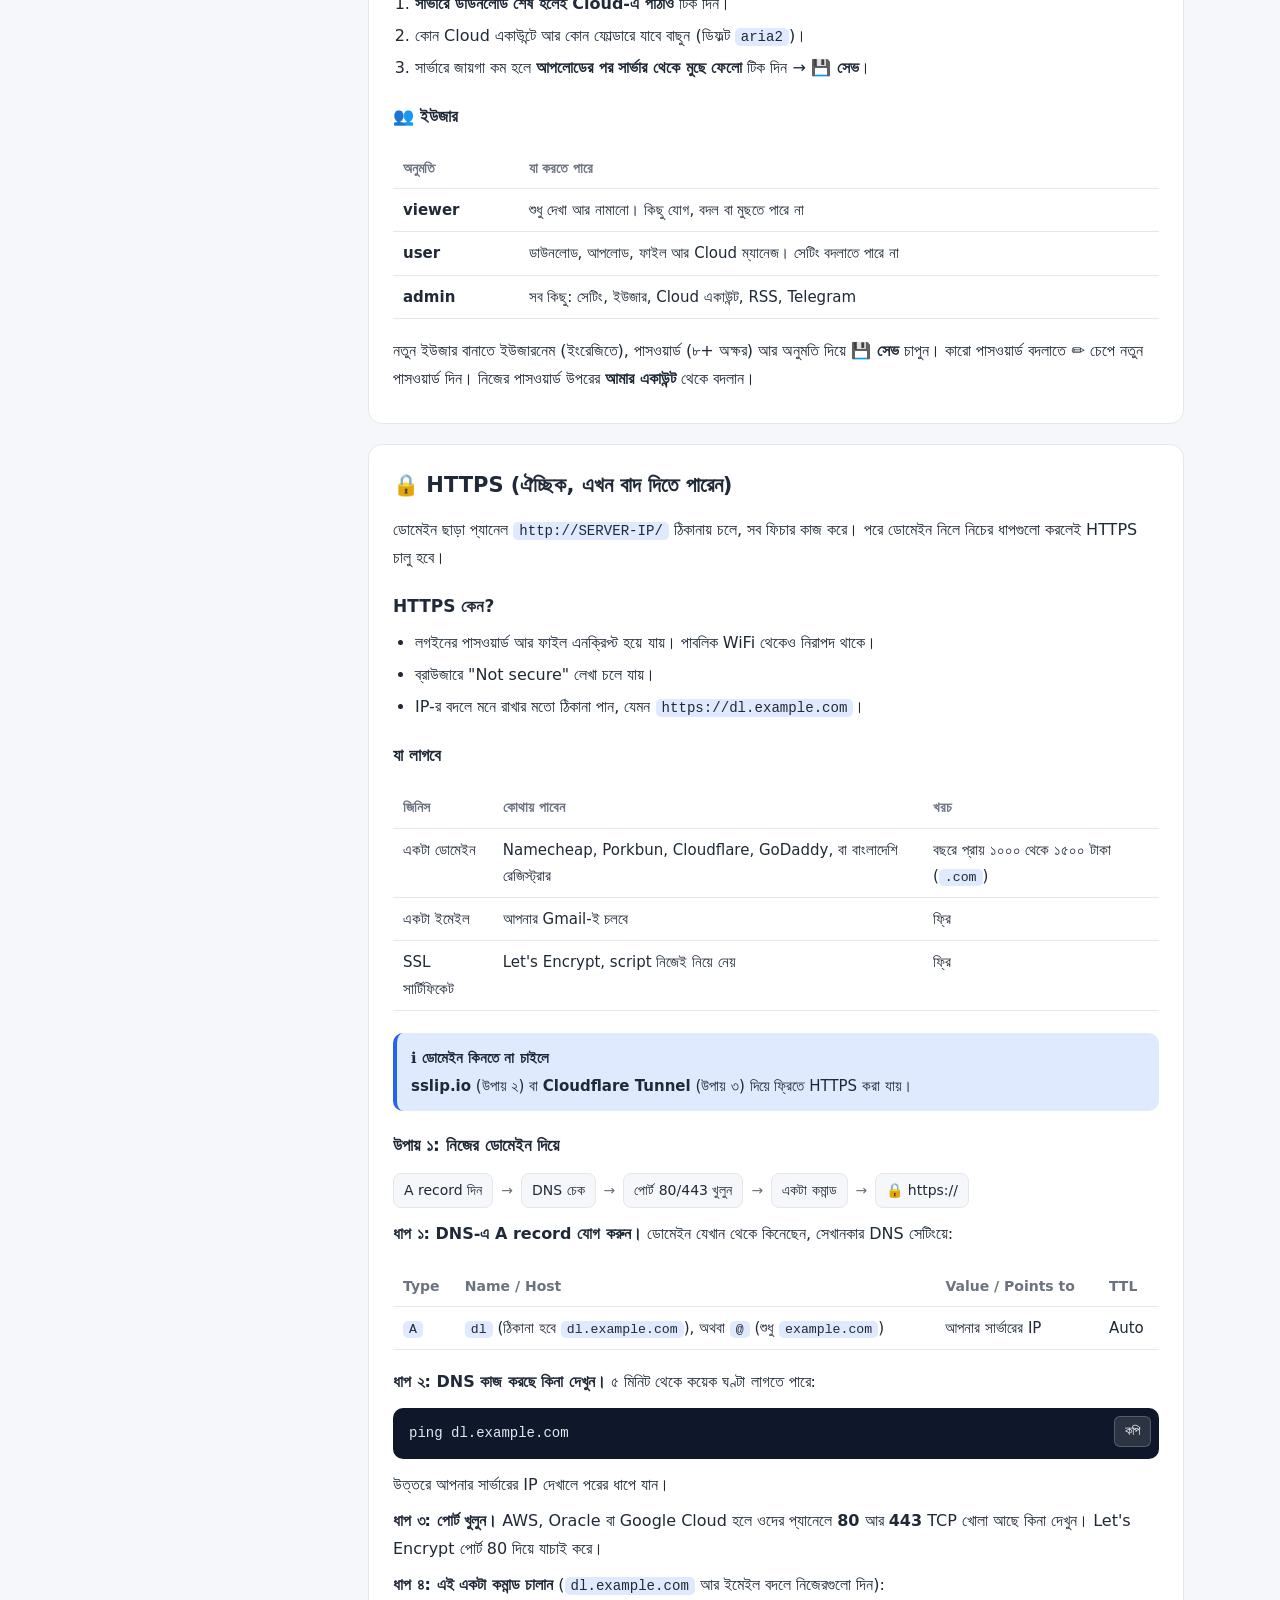
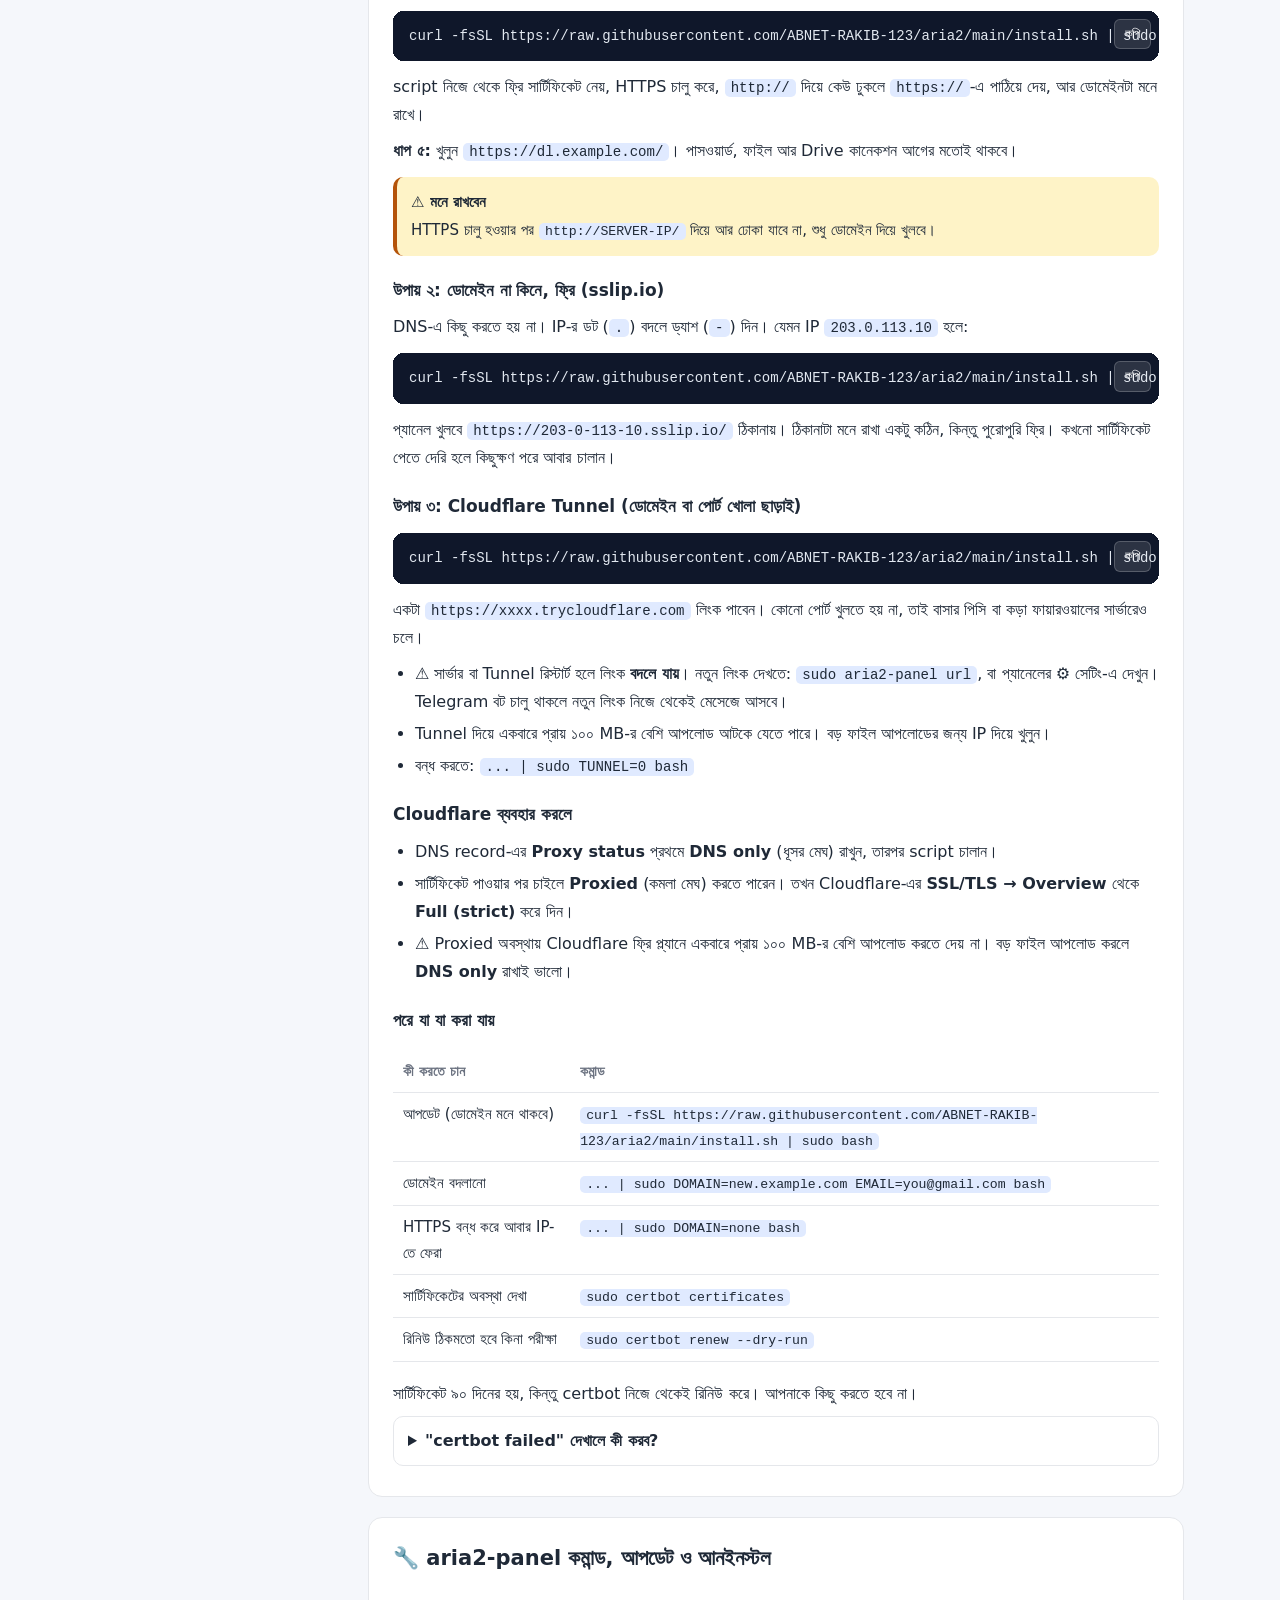
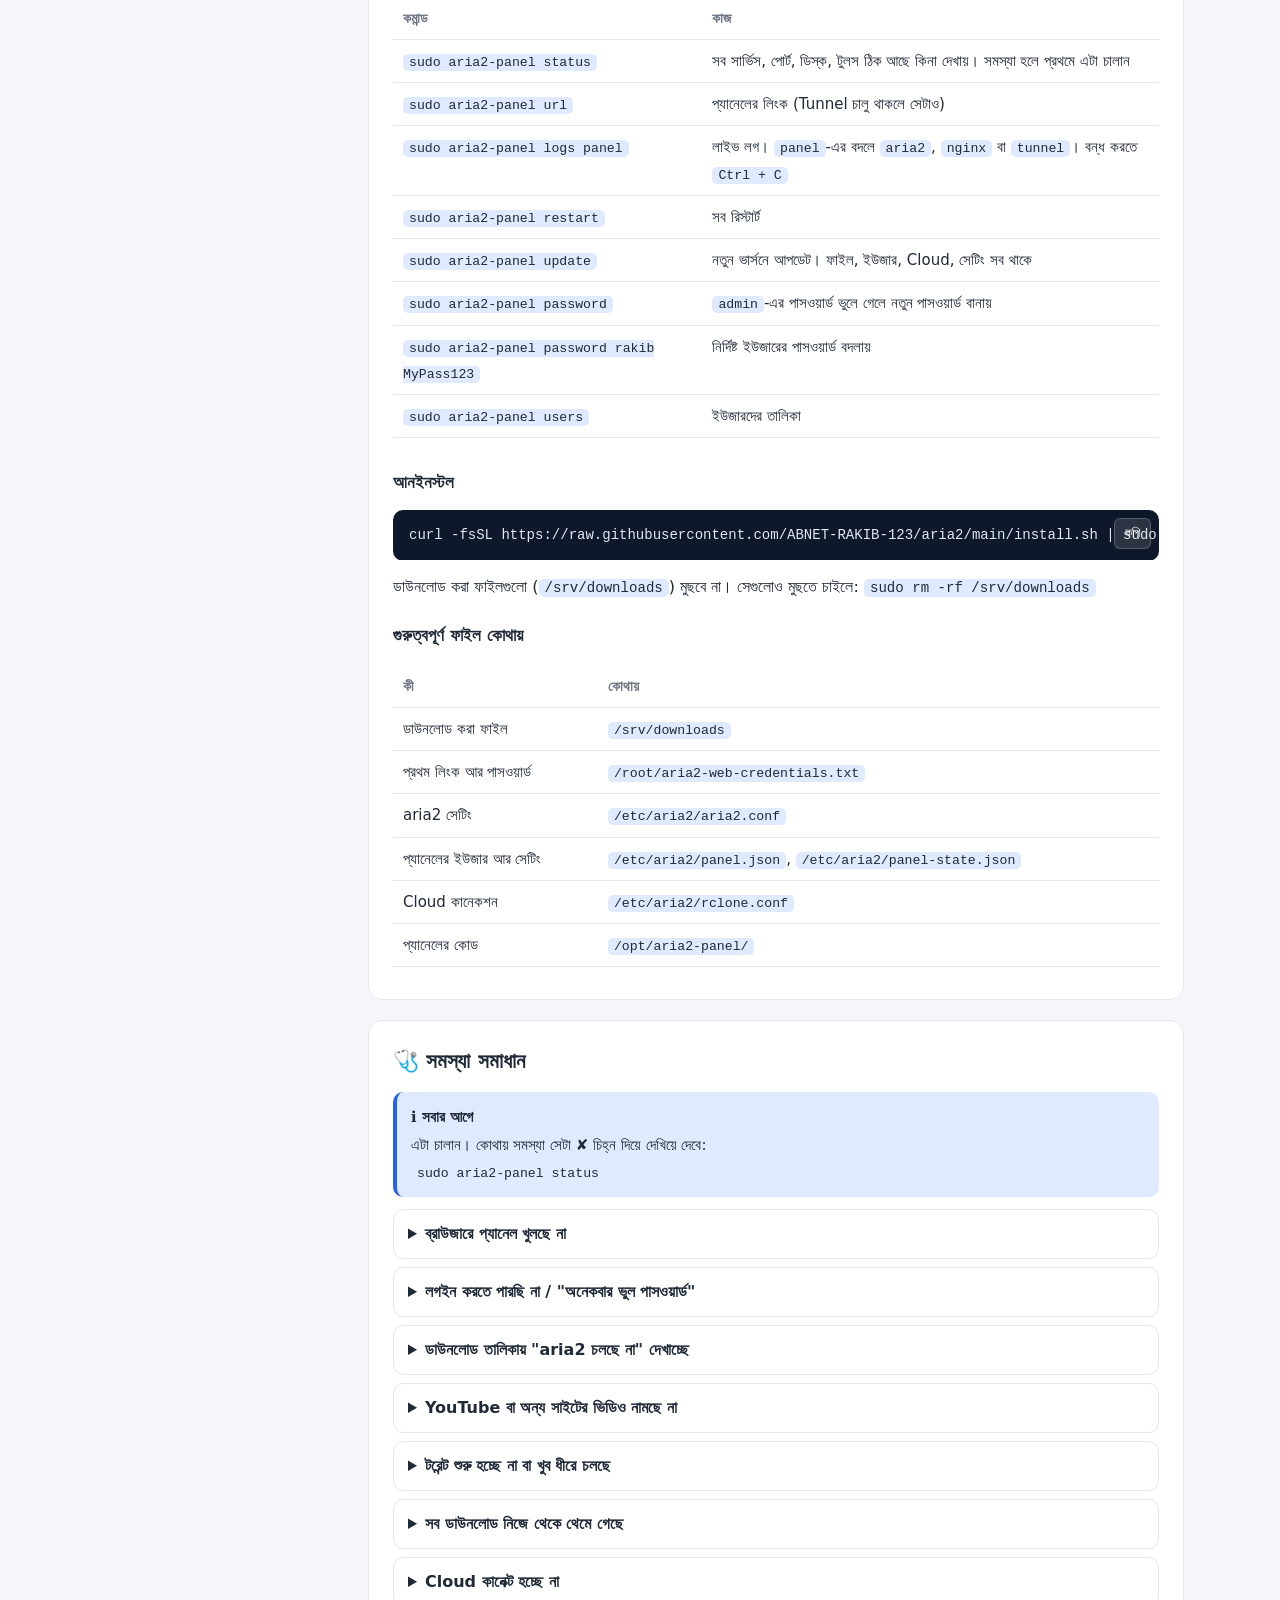
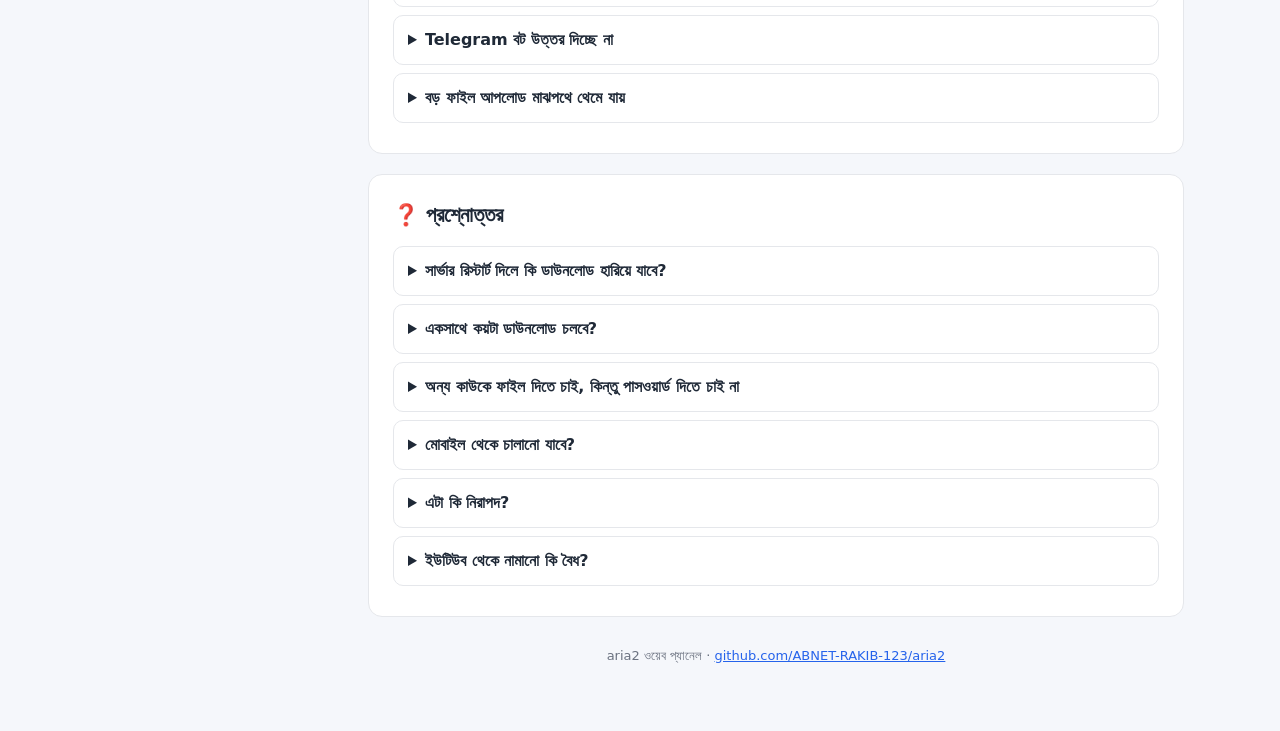
==== commit 8977f3fd: "Panel v2: video sites, multi-cloud, Telegram bot, RSS, users, archives, scheduling and more Backend " ====
--- a/docs/guide.html
+++ b/docs/guide.html
@@ -4,7 +4,7 @@
 <meta charset="utf-8">
 <meta name="viewport" content="width=device-width, initial-scale=1">
 <title>aria2 Setup Guide</title>
-<meta name="description" content="Ubuntu সার্ভারে aria2 ওয়েব প্যানেল সেটআপ আর ব্যবহারের পুরো গাইড (বাংলা)">
+<meta name="description" content="Ubuntu সার্ভারে aria2 ওয়েব প্যানেল সেটআপ আর ব্যবহারের পুরো গাইড (বাংলা): ডাউনলোড, ভিডিও, Cloud, Telegram, RSS">
 <style>
 :root {
   --bg: #f5f7fb; --card: #ffffff; --text: #1f2937; --muted: #6b7280; --line: #e5e7eb;
@@ -111,13 +111,15 @@
   <a href="#install">২. ইনস্টল করুন</a>
   <a href="#cloud">৩. পোর্ট খুলুন</a>
   <a href="#login">৪. প্যানেলে লগইন</a>
-  <a href="#drive">৫. Google Drive কানেক্ট</a>
+  <a href="#drive">৫. Cloud কানেক্ট</a>
   <a href="#use-download">ডাউনলোড করা</a>
   <a href="#use-files">আপলোড ও ফাইল</a>
-  <a href="#use-drive">Drive ব্যবহার</a>
-  <a href="#use-settings">সেটিং ও অটো আপলোড</a>
+  <a href="#use-drive">Cloud ব্যবহার</a>
+  <a href="#telegram">Telegram বট</a>
+  <a href="#rss">RSS অটো ডাউনলোড</a>
+  <a href="#use-settings">সেটিং ও ইউজার</a>
   <a href="#https">HTTPS (ঐচ্ছিক)</a>
-  <a href="#manage">আপডেট ও আনইনস্টল</a>
+  <a href="#manage">aria2-panel কমান্ড</a>
   <a href="#trouble">সমস্যা সমাধান</a>
   <a href="#faq">প্রশ্নোত্তর</a>
 </nav>
@@ -125,25 +127,29 @@
 <main>
 <header class="hero">
   <h1>⬇️ aria2 ওয়েব প্যানেল: পুরো সেটআপ গাইড</h1>
-  <p>Ubuntu সার্ভারে এক কমান্ডে সেটআপ। এরপর ব্রাউজার থেকেই ডাউনলোড, আপলোড আর Google Drive-এর সব কাজ করা যাবে।</p>
-  <div class="chips"><span>Direct link</span><span>Torrent / Magnet</span><span>Upload</span><span>Google Drive</span><span>মোবাইলে চলে</span></div>
+  <p>Ubuntu সার্ভারে এক কমান্ডে সেটআপ, ডোমেইন লাগবে না। এরপর ব্রাউজার বা Telegram থেকেই ডাউনলোড, আপলোড, ভিডিও আর Cloud-এর সব কাজ।</p>
+  <div class="chips"><span>Direct link</span><span>Torrent / Magnet</span><span>YouTube ও ১০০০+ সাইট</span><span>Google Drive · Dropbox · OneDrive · Mega</span><span>Telegram বট</span><span>মোবাইলে চলে</span></div>
 </header>
 
 <section id="what">
   <h2>✨ কী কী পাবেন</h2>
   <div class="grid">
-    <div class="feature"><div class="ic">⬇️</div><b>লিংক দিয়ে ডাউনলোড</b><span>Direct link, Magnet, .torrent, Google Drive শেয়ার লিংক, সব সার্ভারে নামবে</span></div>
-    <div class="feature"><div class="ic">☁️</div><b>সরাসরি Drive-এ</b><span>Direct link সার্ভারে না রেখেই সোজা Google Drive-এ যাবে</span></div>
-    <div class="feature"><div class="ic">📤</div><b>আপলোড</b><span>পিসি বা মোবাইল থেকে সার্ভারে বা Drive-এ, drag &amp; drop সহ</span></div>
-    <div class="feature"><div class="ic">📥</div><b>পিসিতে নামানো</b><span>সার্ভার বা Drive থেকে নিজের ডিভাইসে, মাঝপথে থামলে আবার চালু</span></div>
-    <div class="feature"><div class="ic">🔗</div><b>শেয়ার লিংক</b><span>৭ দিনের Direct link, অন্যরা লগইন ছাড়াই নামাতে পারবে</span></div>
-    <div class="feature"><div class="ic">🤖</div><b>অটো আপলোড</b><span>ডাউনলোড শেষ হলেই Drive-এ, চাইলে সার্ভার থেকে মুছে জায়গা বাঁচাবে</span></div>
-    <div class="feature"><div class="ic">▶️</div><b>ব্রাউজারে দেখা</b><span>ভিডিও, গান, ছবি, PDF নামানো ছাড়াই খোলা যায়</span></div>
-    <div class="feature"><div class="ic">🔐</div><b>সুরক্ষিত</b><span>পাসওয়ার্ড লগইন, ডোমেইন ছাড়াই চলে</span></div>
+    <div class="feature"><div class="ic">⬇️</div><b>লিংক দিয়ে ডাউনলোড</b><span>Direct link, Magnet, .torrent, Google Drive শেয়ার লিংক</span></div>
+    <div class="feature"><div class="ic">🎬</div><b>ভিডিও সাইট</b><span>YouTube, Facebook, Instagram, TikTok সহ ১০০০+ সাইট, কোয়ালিটি বেছে নেওয়া, MP3, প্লেলিস্ট</span></div>
+    <div class="feature"><div class="ic">☁️</div><b>৪ ধরনের Cloud</b><span>Google Drive, Dropbox, OneDrive, Mega, একাধিক একাউন্ট</span></div>
+    <div class="feature"><div class="ic">🤖</div><b>অটো আপলোড</b><span>ডাউনলোড শেষ হলেই Cloud-এ, চাইলে সার্ভার থেকে মুছে জায়গা বাঁচাবে</span></div>
+    <div class="feature"><div class="ic">✈️</div><b>Telegram বট</b><span>শেষ হলে ফোনে মেসেজ, বটকে লিংক পাঠালেই ডাউনলোড</span></div>
+    <div class="feature"><div class="ic">📡</div><b>RSS অটো ডাউনলোড</b><span>নতুন পর্ব এলেই নিজে থেকে নামবে</span></div>
+    <div class="feature"><div class="ic">🗜️</div><b>zip / rar খোলা</b><span>এক চাপে খোলা, ফোল্ডার বা অনেক ফাইল একসাথে zip করে নামানো</span></div>
+    <div class="feature"><div class="ic">🔍</div><b>খোঁজা ও গ্রিড ভিউ</b><span>সার্চ, সাজানো, ভিডিও/ছবির ছোট ছবি, অনেক ফাইল একসাথে সিলেক্ট</span></div>
+    <div class="feature"><div class="ic">🔗</div><b>শেয়ার লিংক</b><span>ফাইল বা ফোল্ডার, ১ থেকে ৩৬৫ দিন, লগইন ছাড়াই নামানো যায়</span></div>
+    <div class="feature"><div class="ic">⏰</div><b>স্পিড ও সময়</b><span>স্পিড লিমিট, শুধু রাতে ডাউনলোড, ডিস্ক ভরলে নিজে থেকে থামা</span></div>
+    <div class="feature"><div class="ic">👥</div><b>একাধিক ইউজার</b><span>admin, user, আর শুধু দেখার জন্য viewer</span></div>
+    <div class="feature"><div class="ic">🔐</div><b>সুরক্ষিত</b><span>ভুল পাসওয়ার্ডে ব্লক, ডোমেইন ছাড়াই ফ্রি HTTPS (ঐচ্ছিক)</span></div>
   </div>
   <div class="shots">
-    <figure><img src="[data-uri]" alt="কম্পিউটারে প্যানেলের ডাউনলোড ট্যাব"><figcaption>কম্পিউটারে ডাউনলোড ট্যাব (তালিকার ডাউনলোডগুলো উদাহরণ)</figcaption></figure>
-    <figure><img src="[data-uri]" alt="মোবাইলে Google Drive ট্যাব, dark mode"><figcaption>মোবাইলে Google Drive ট্যাব</figcaption></figure>
+    <figure><img src="[data-uri]" alt="কম্পিউটারে প্যানেলের ফাইল ট্যাব, গ্রিড ভিউ"><figcaption>কম্পিউটারে ফাইল ট্যাব, গ্রিড ভিউ (উদাহরণ)</figcaption></figure>
+    <figure><img src="[data-uri]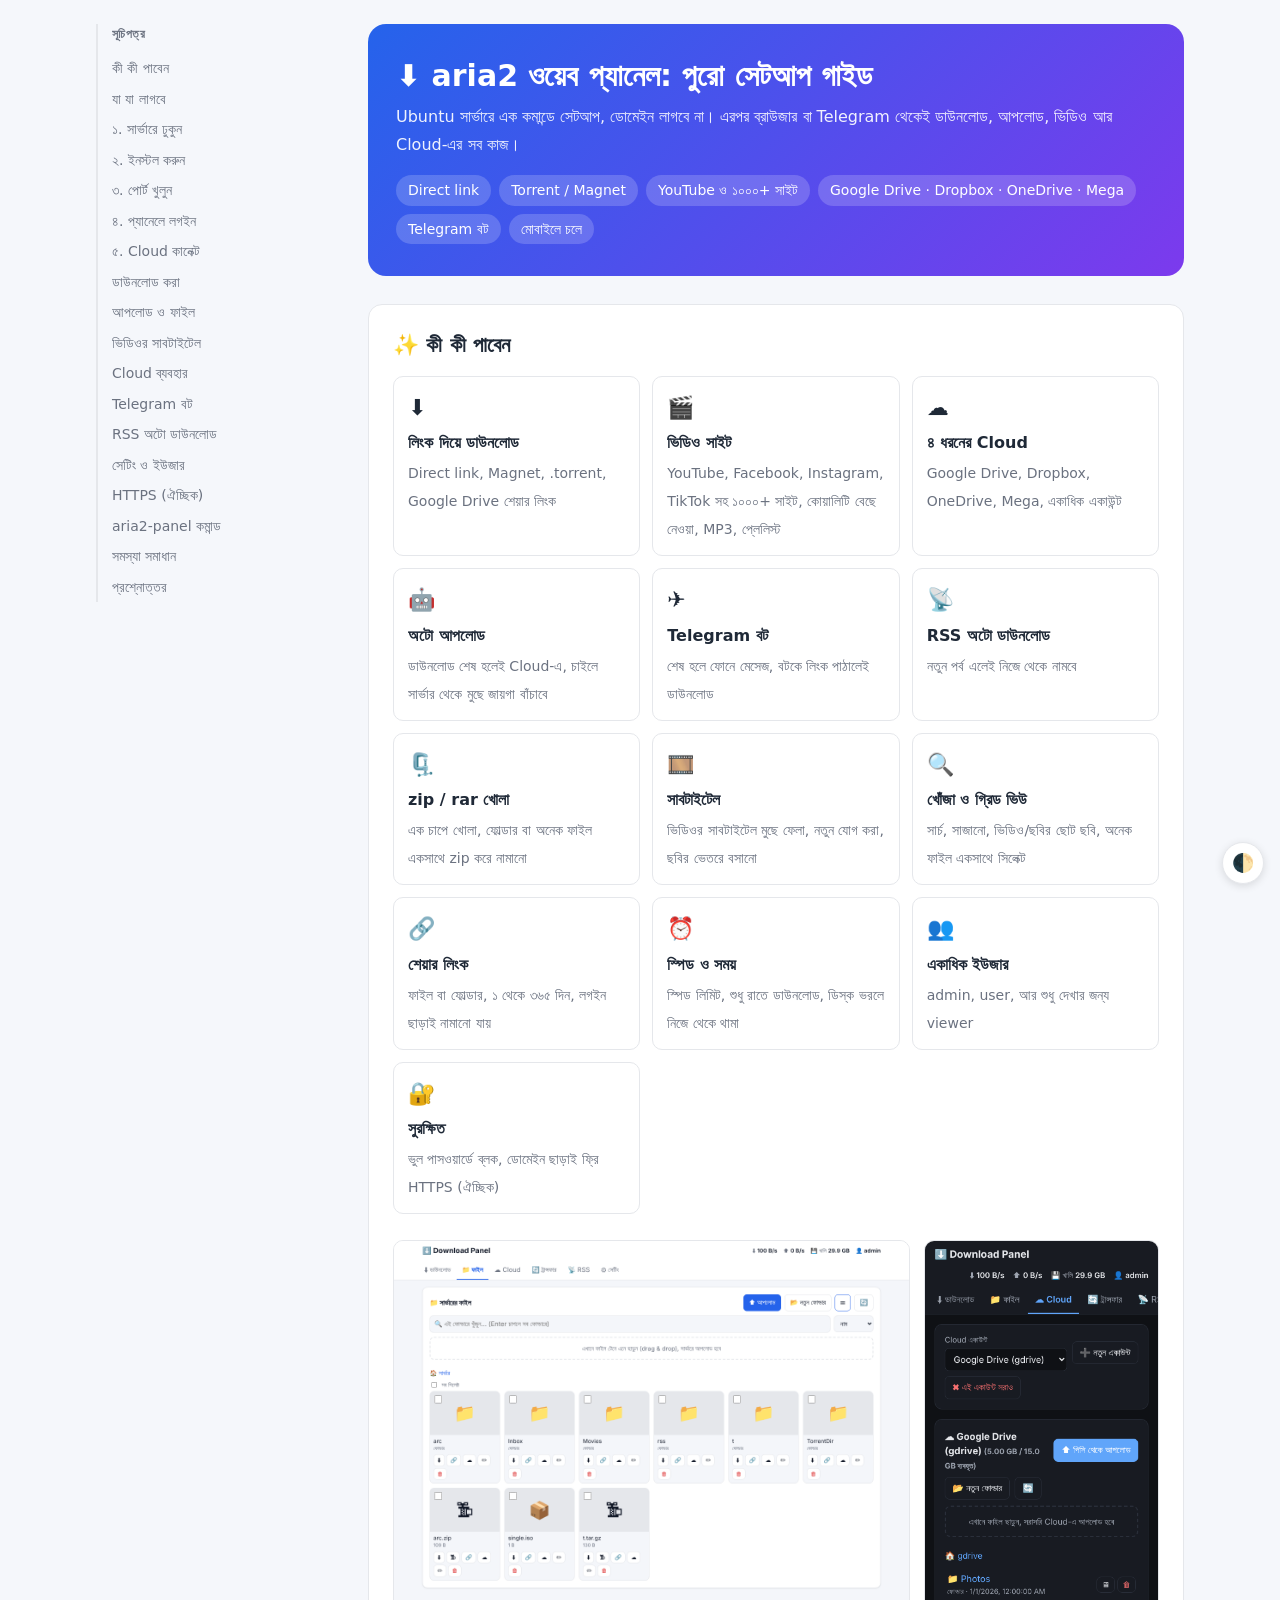
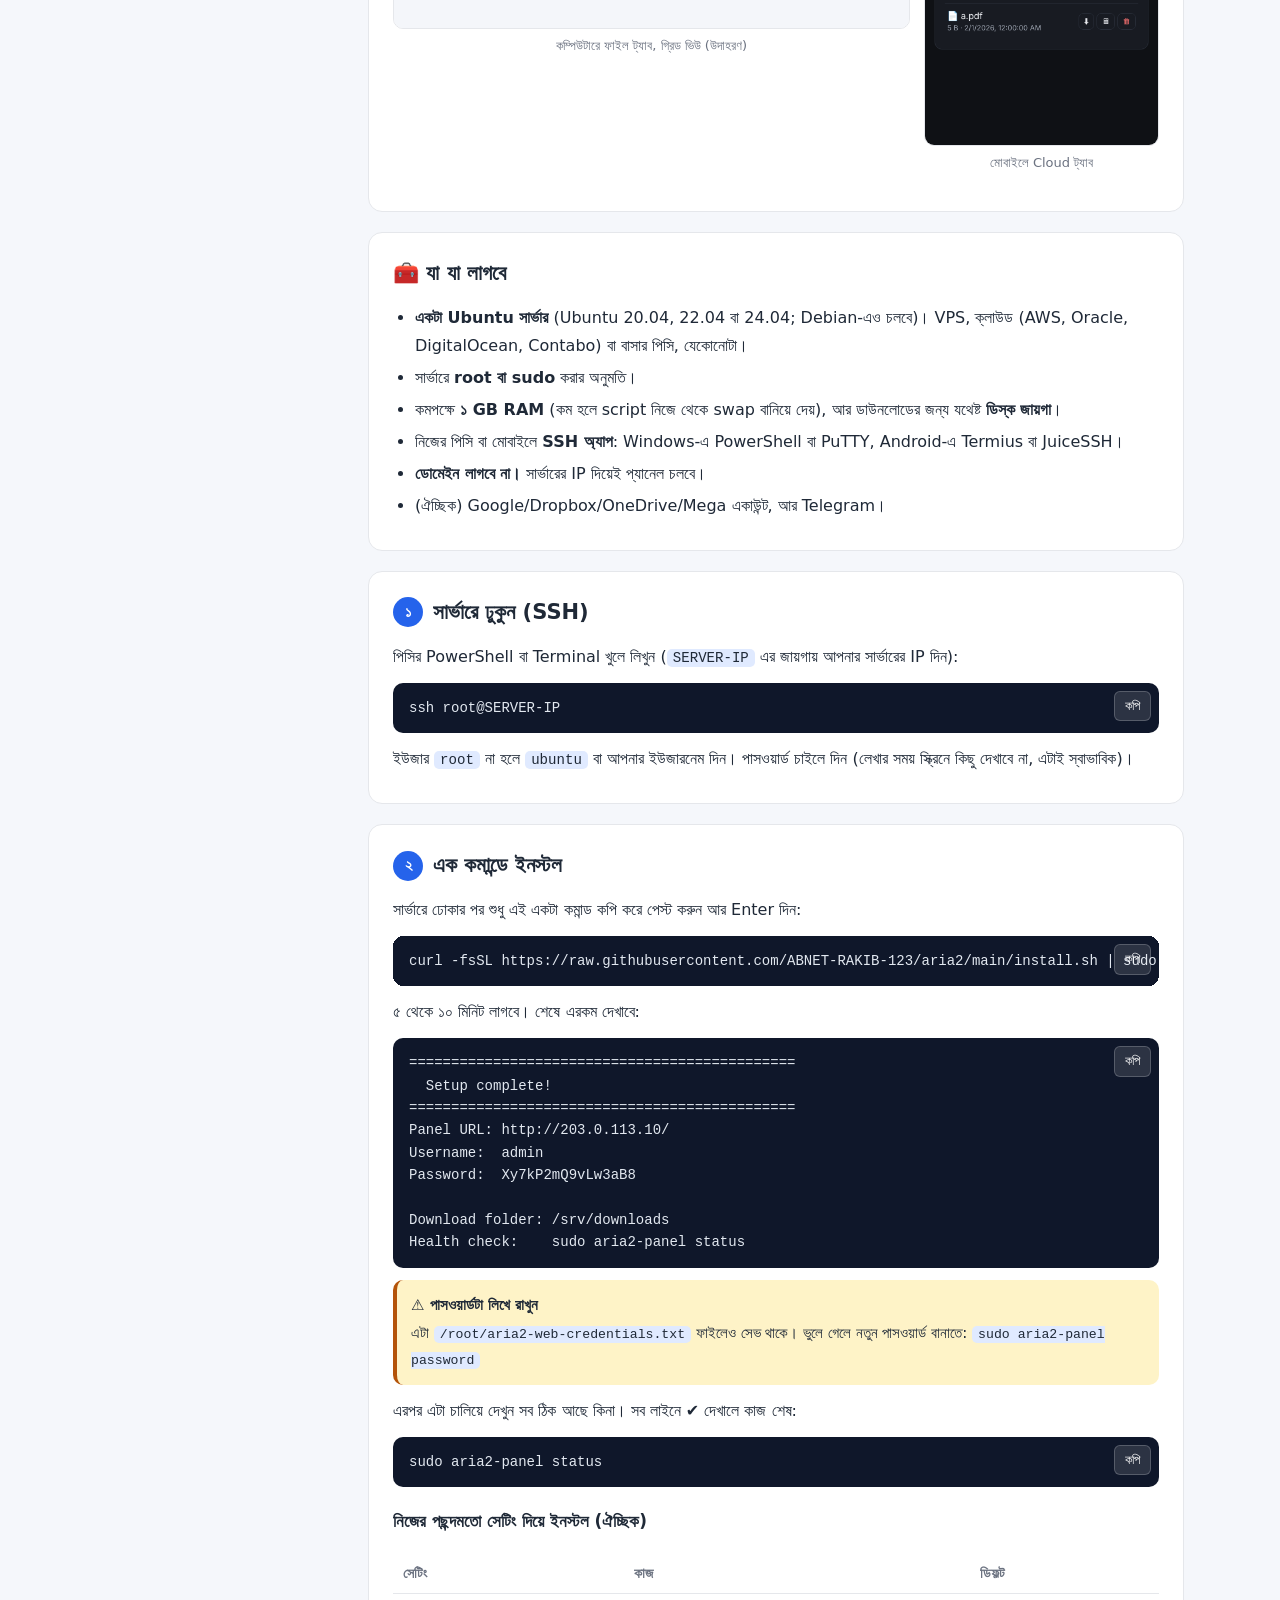
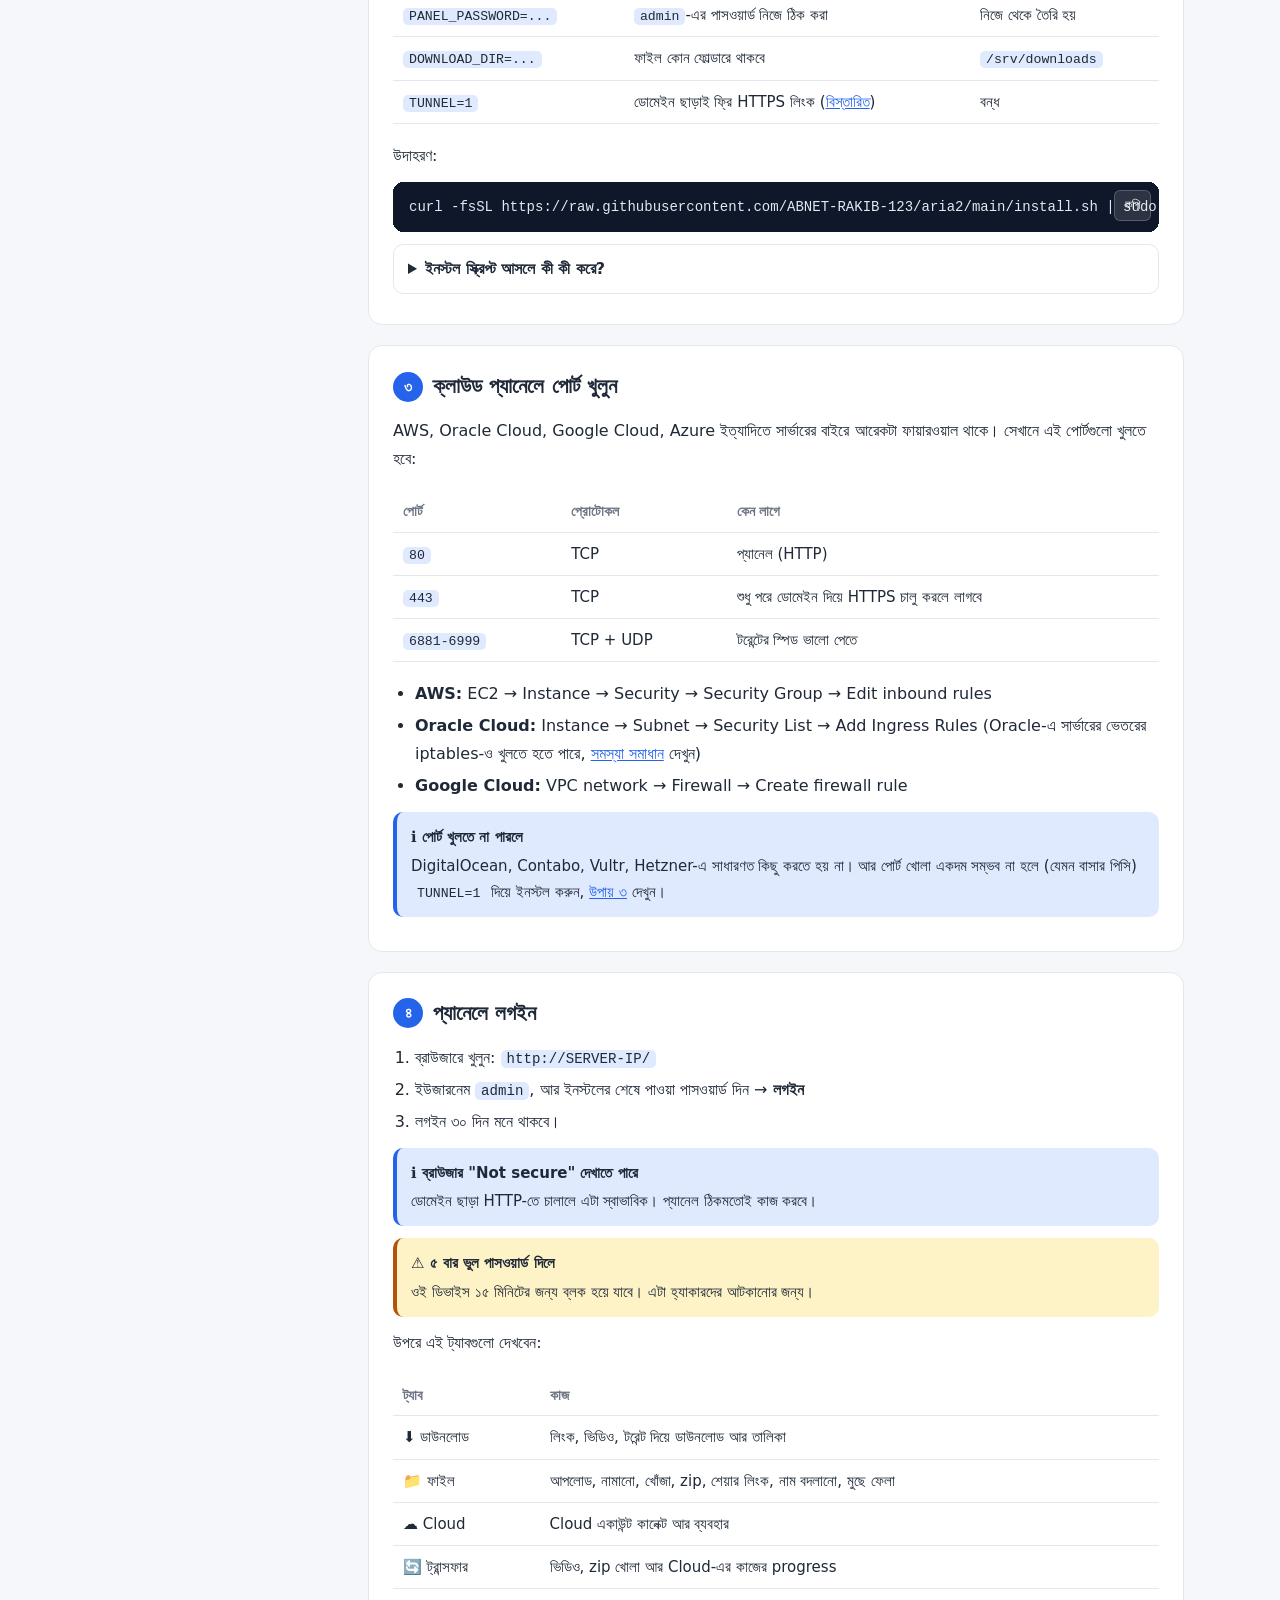
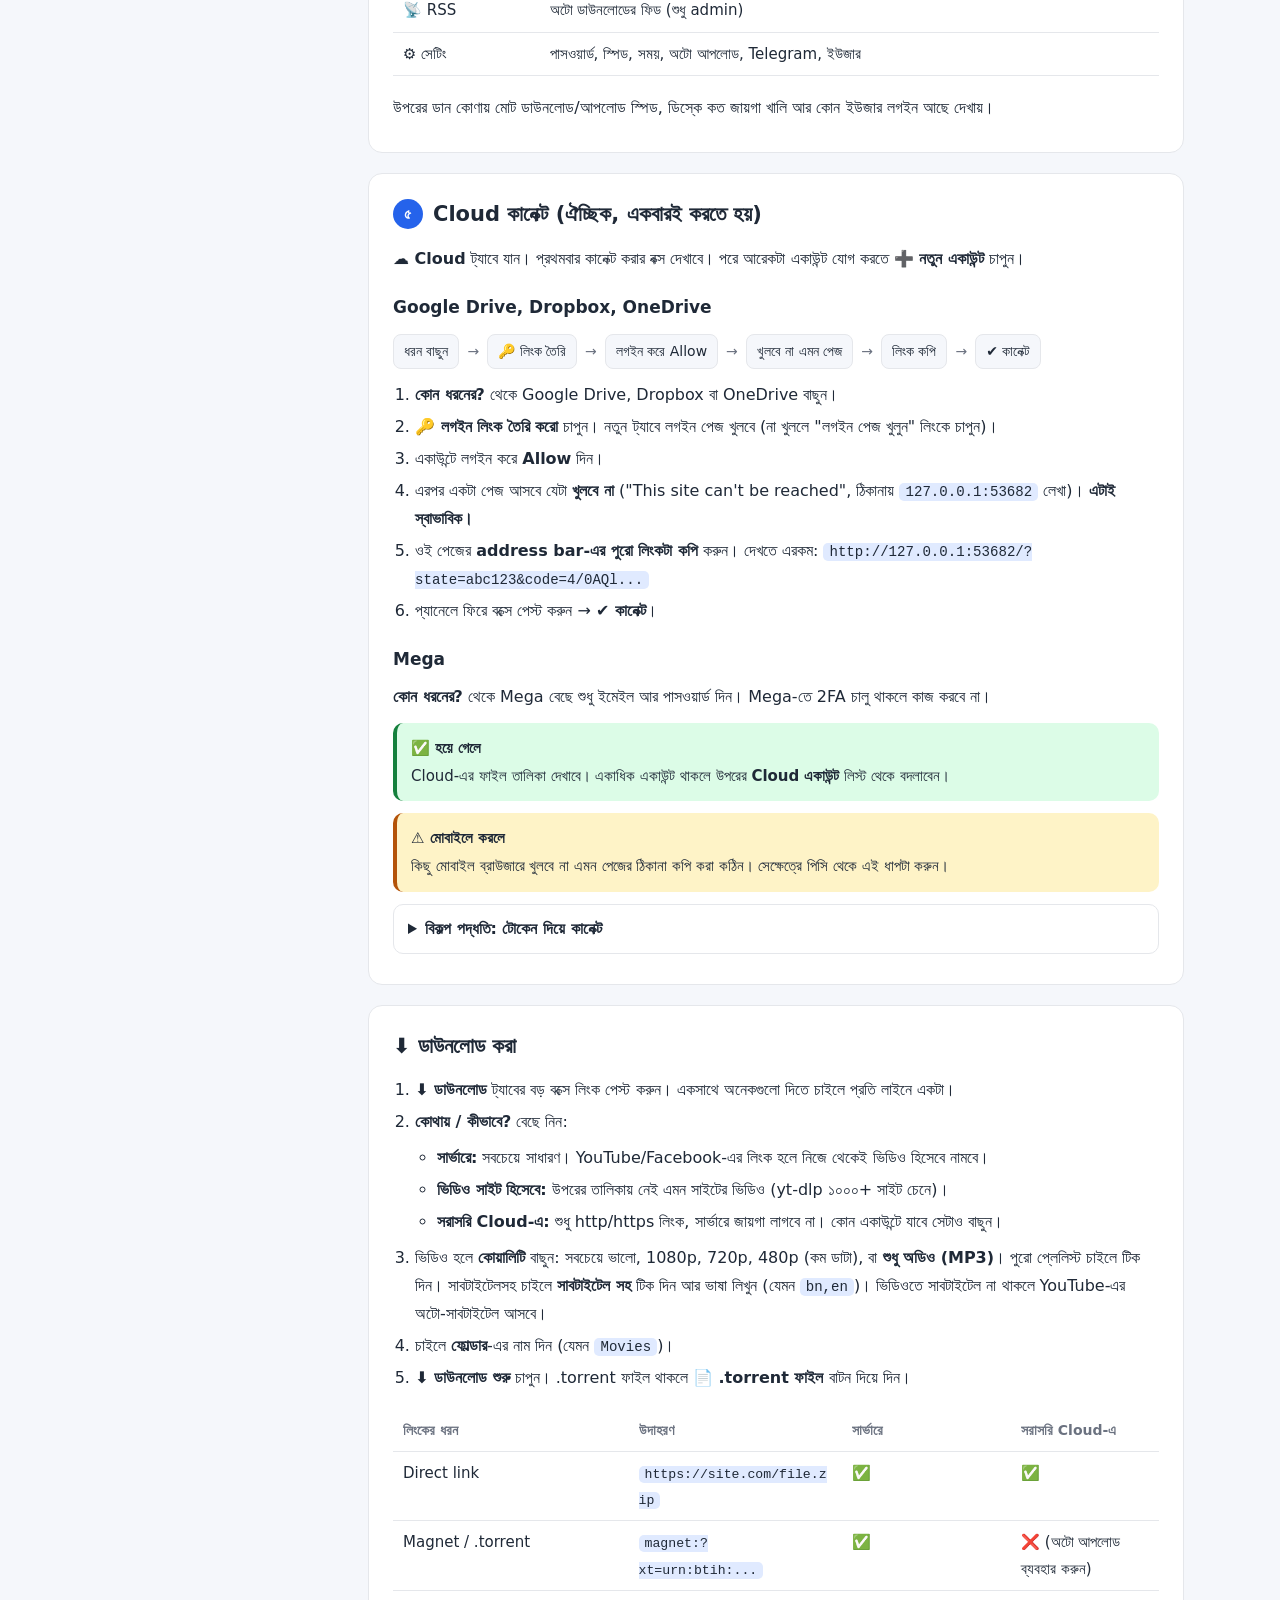
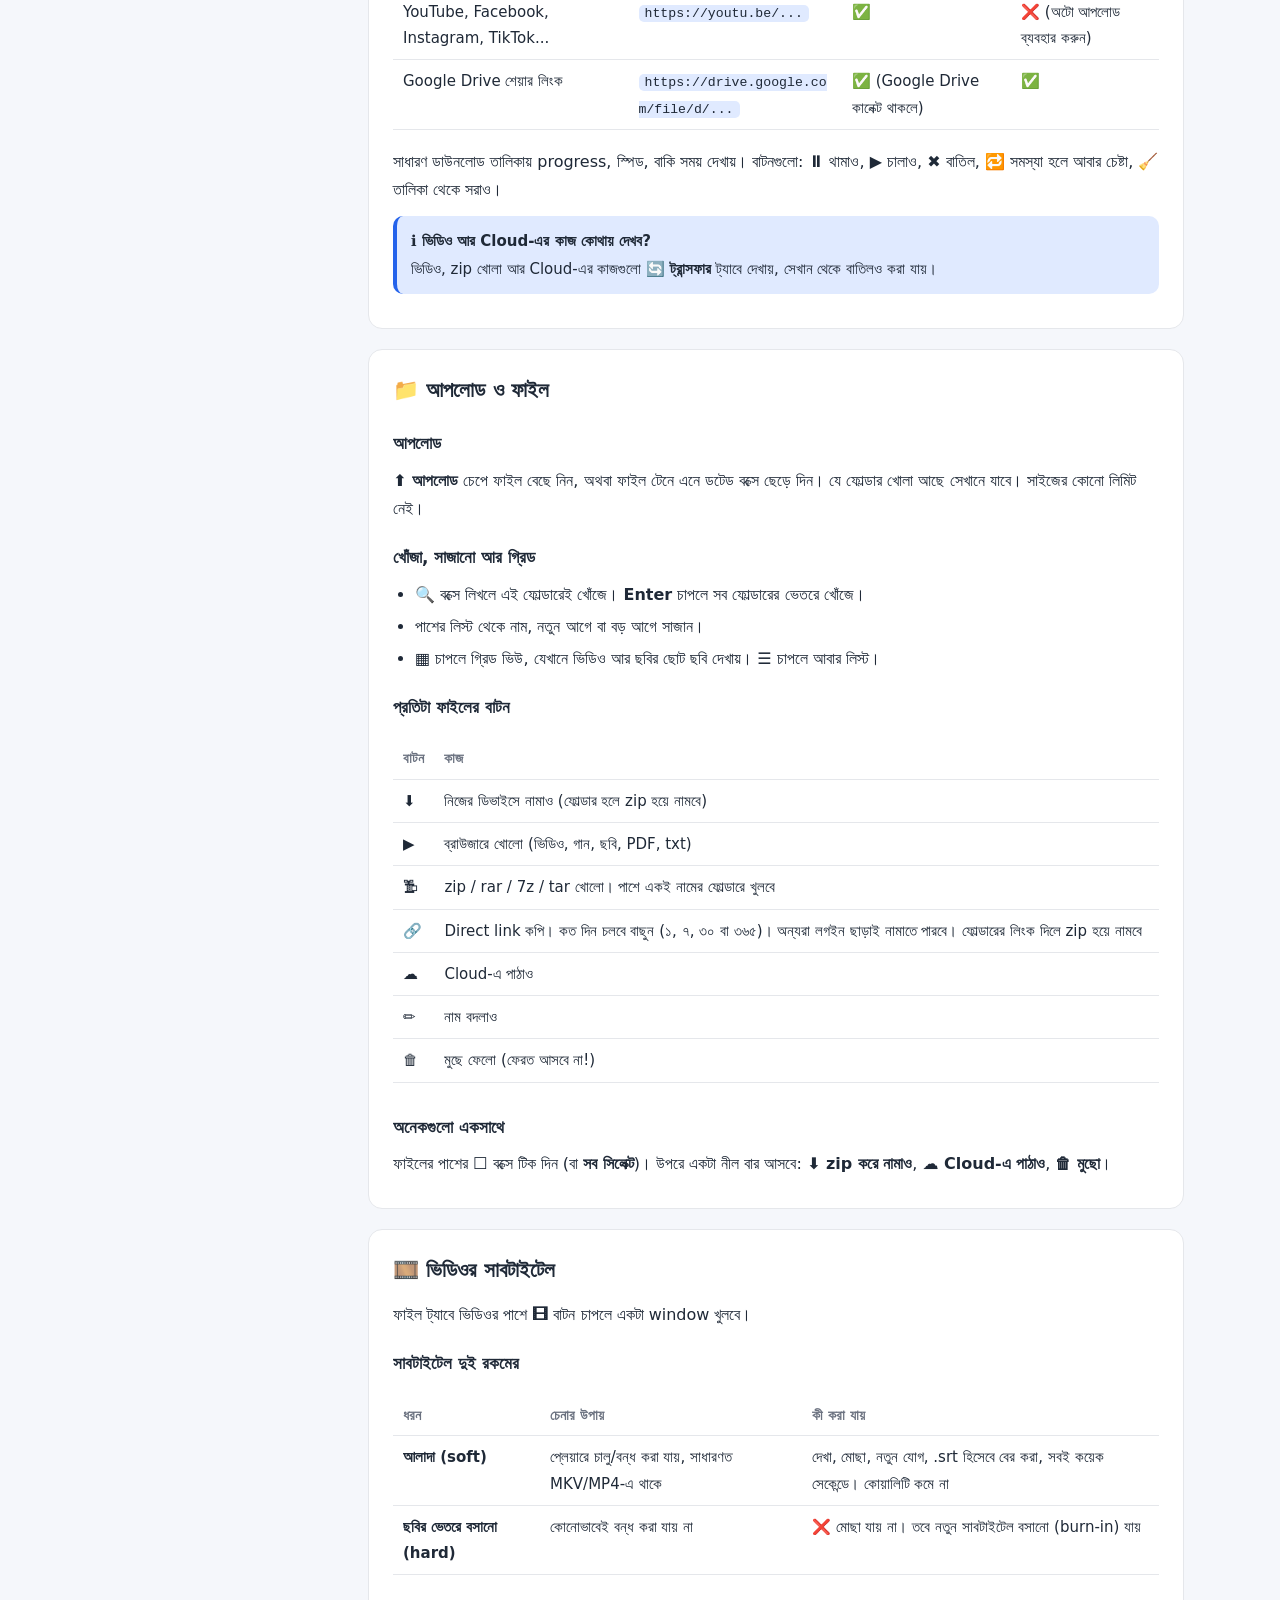
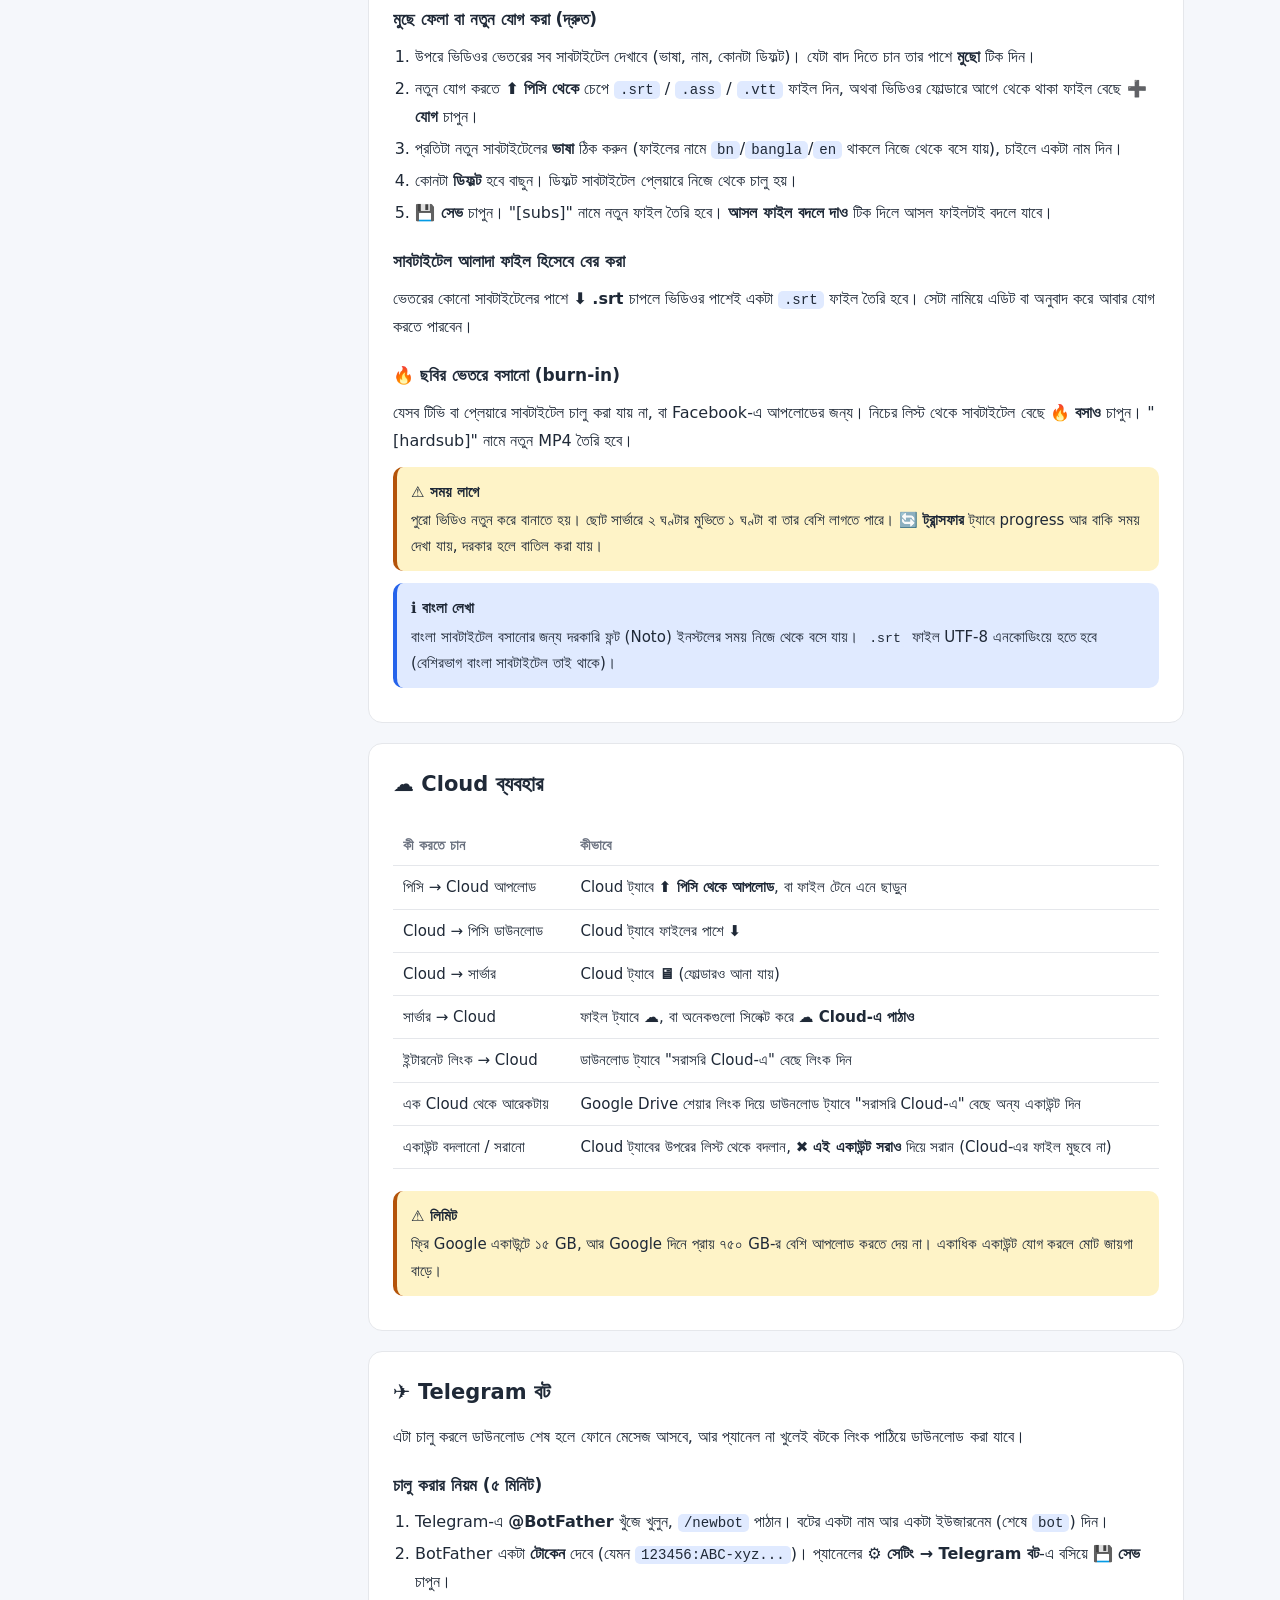
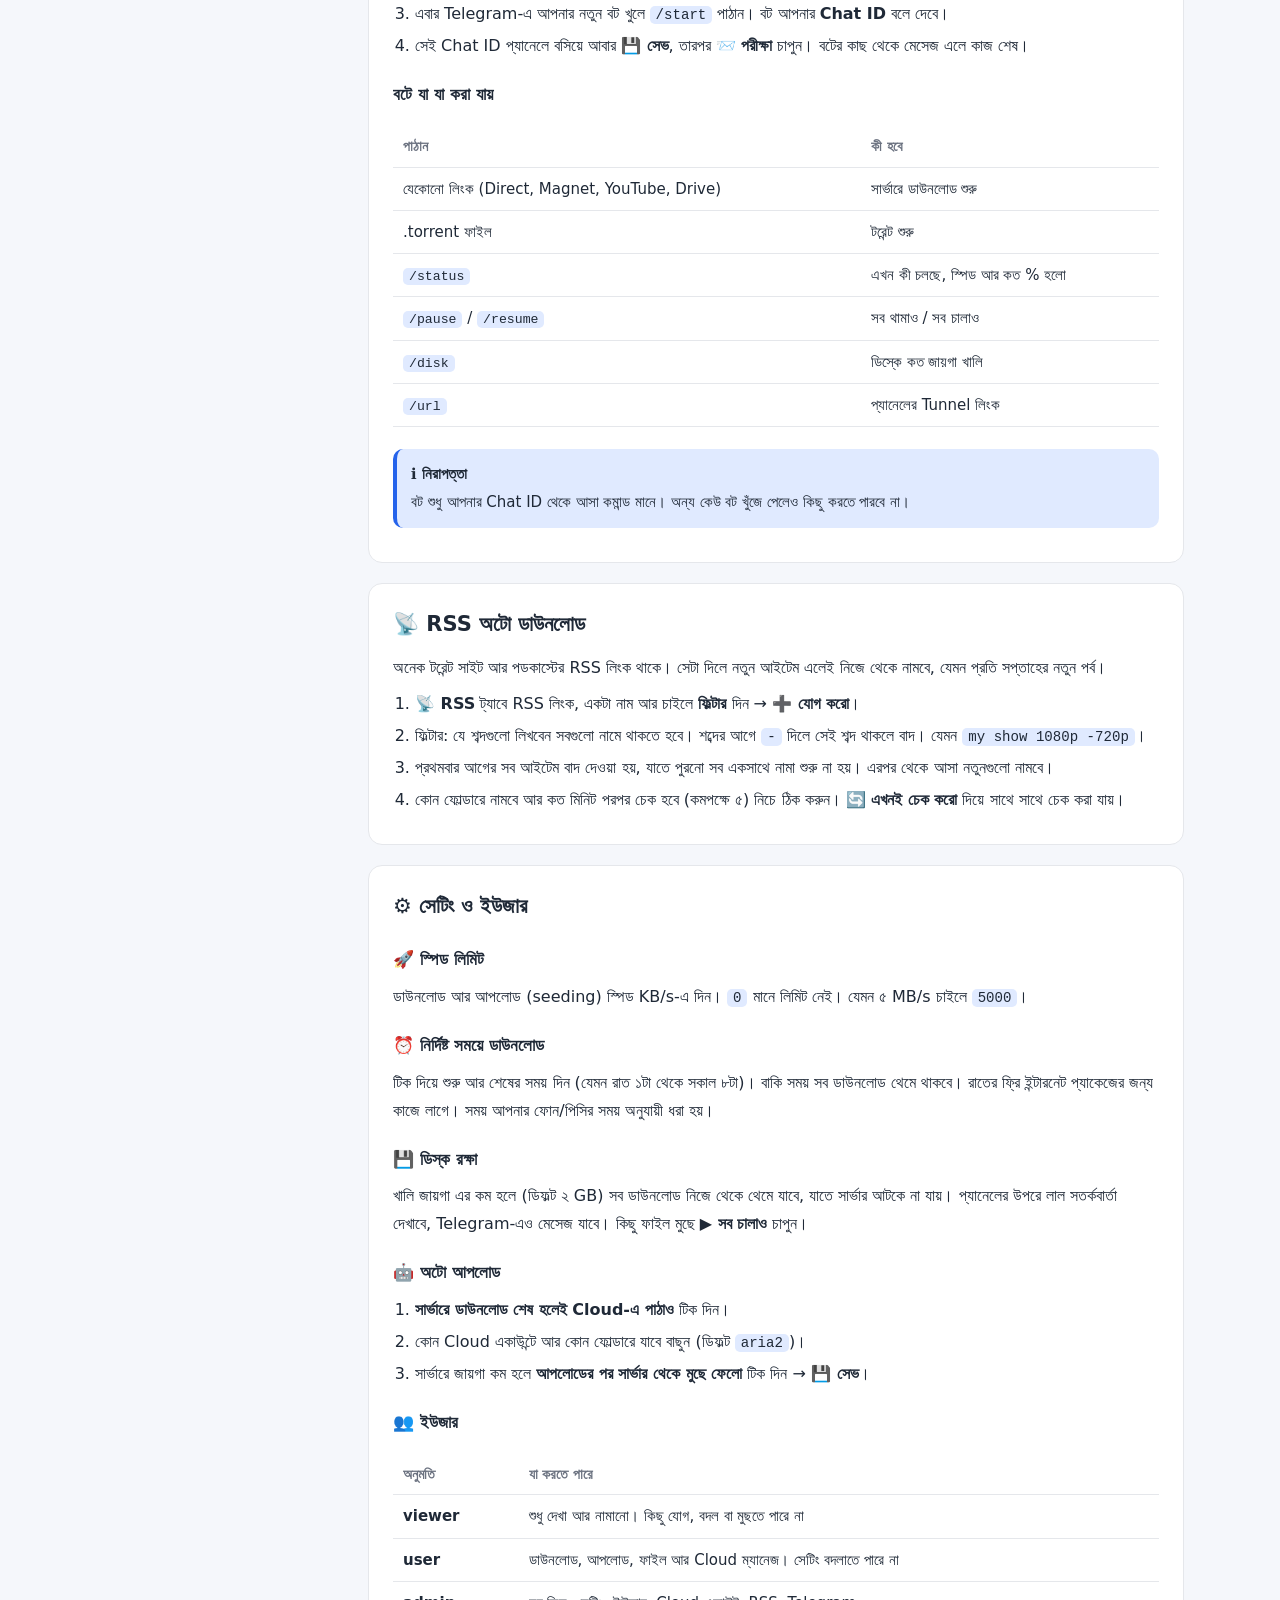
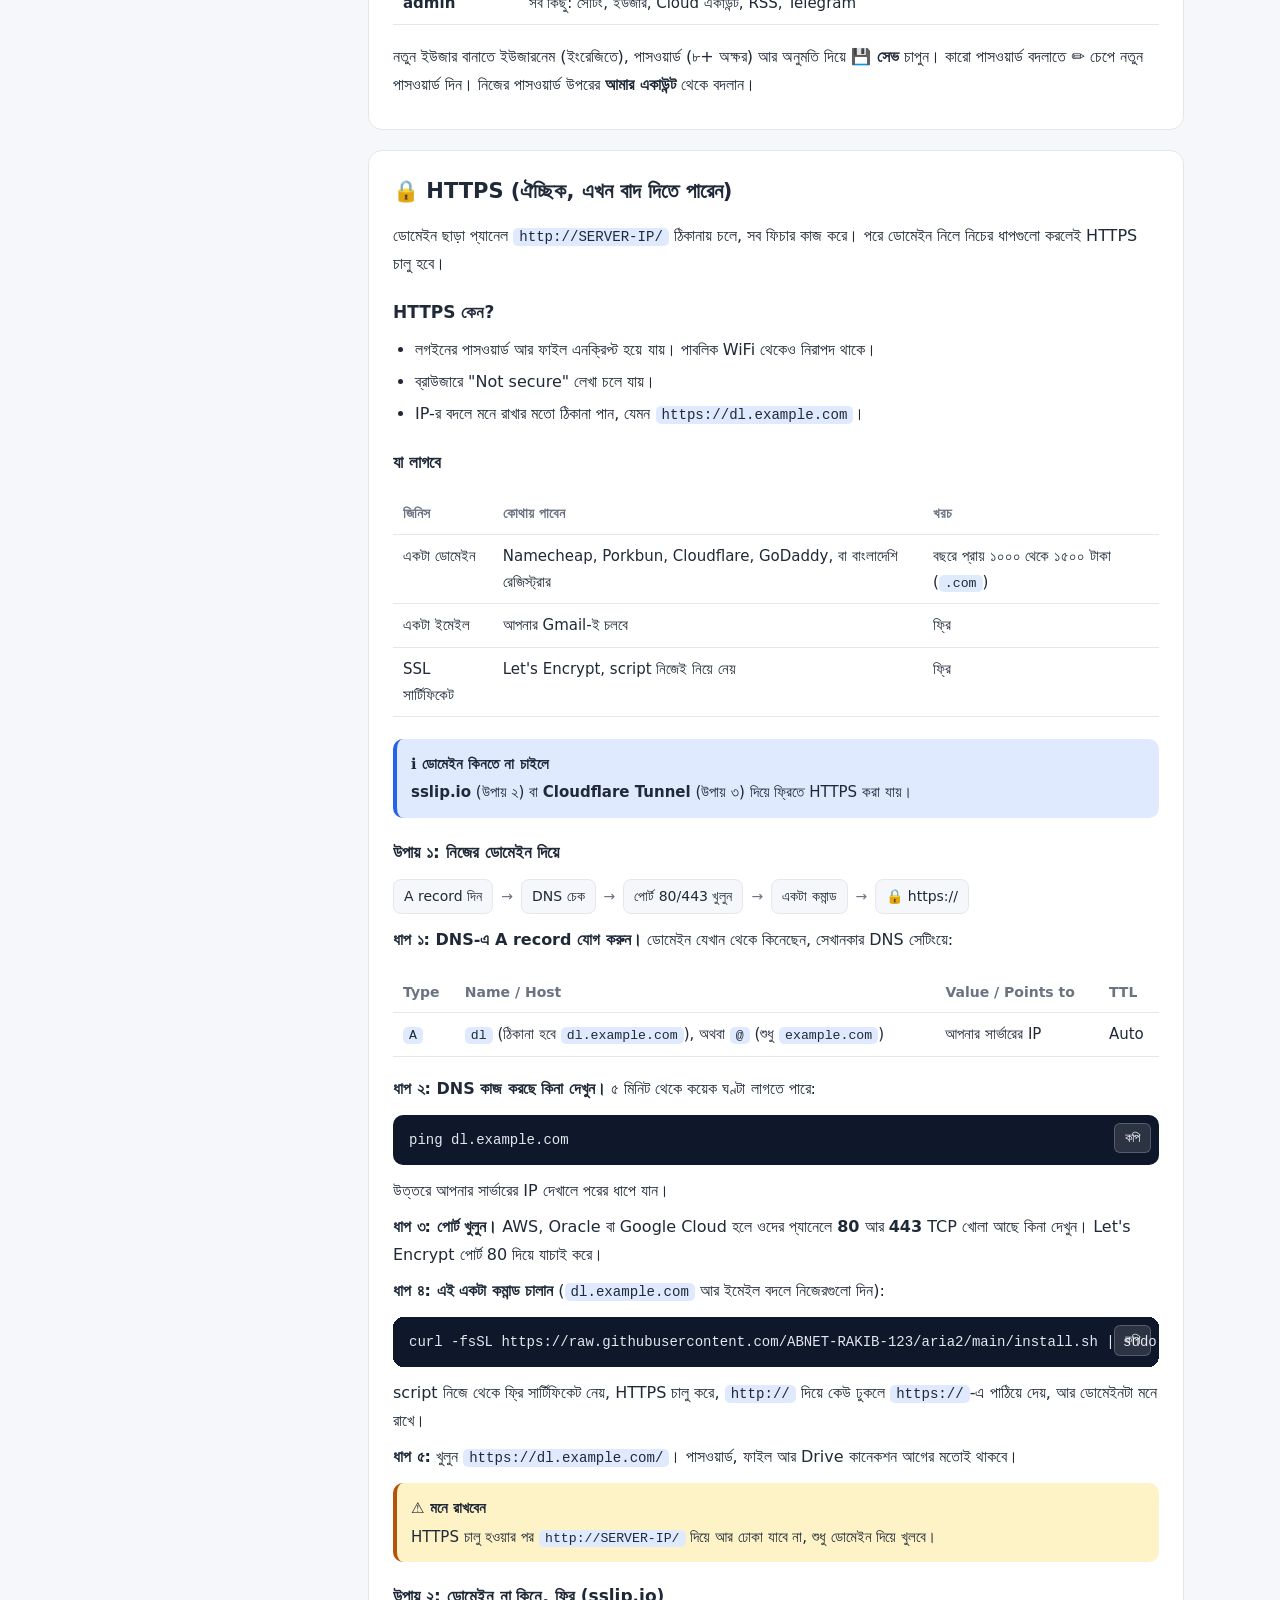
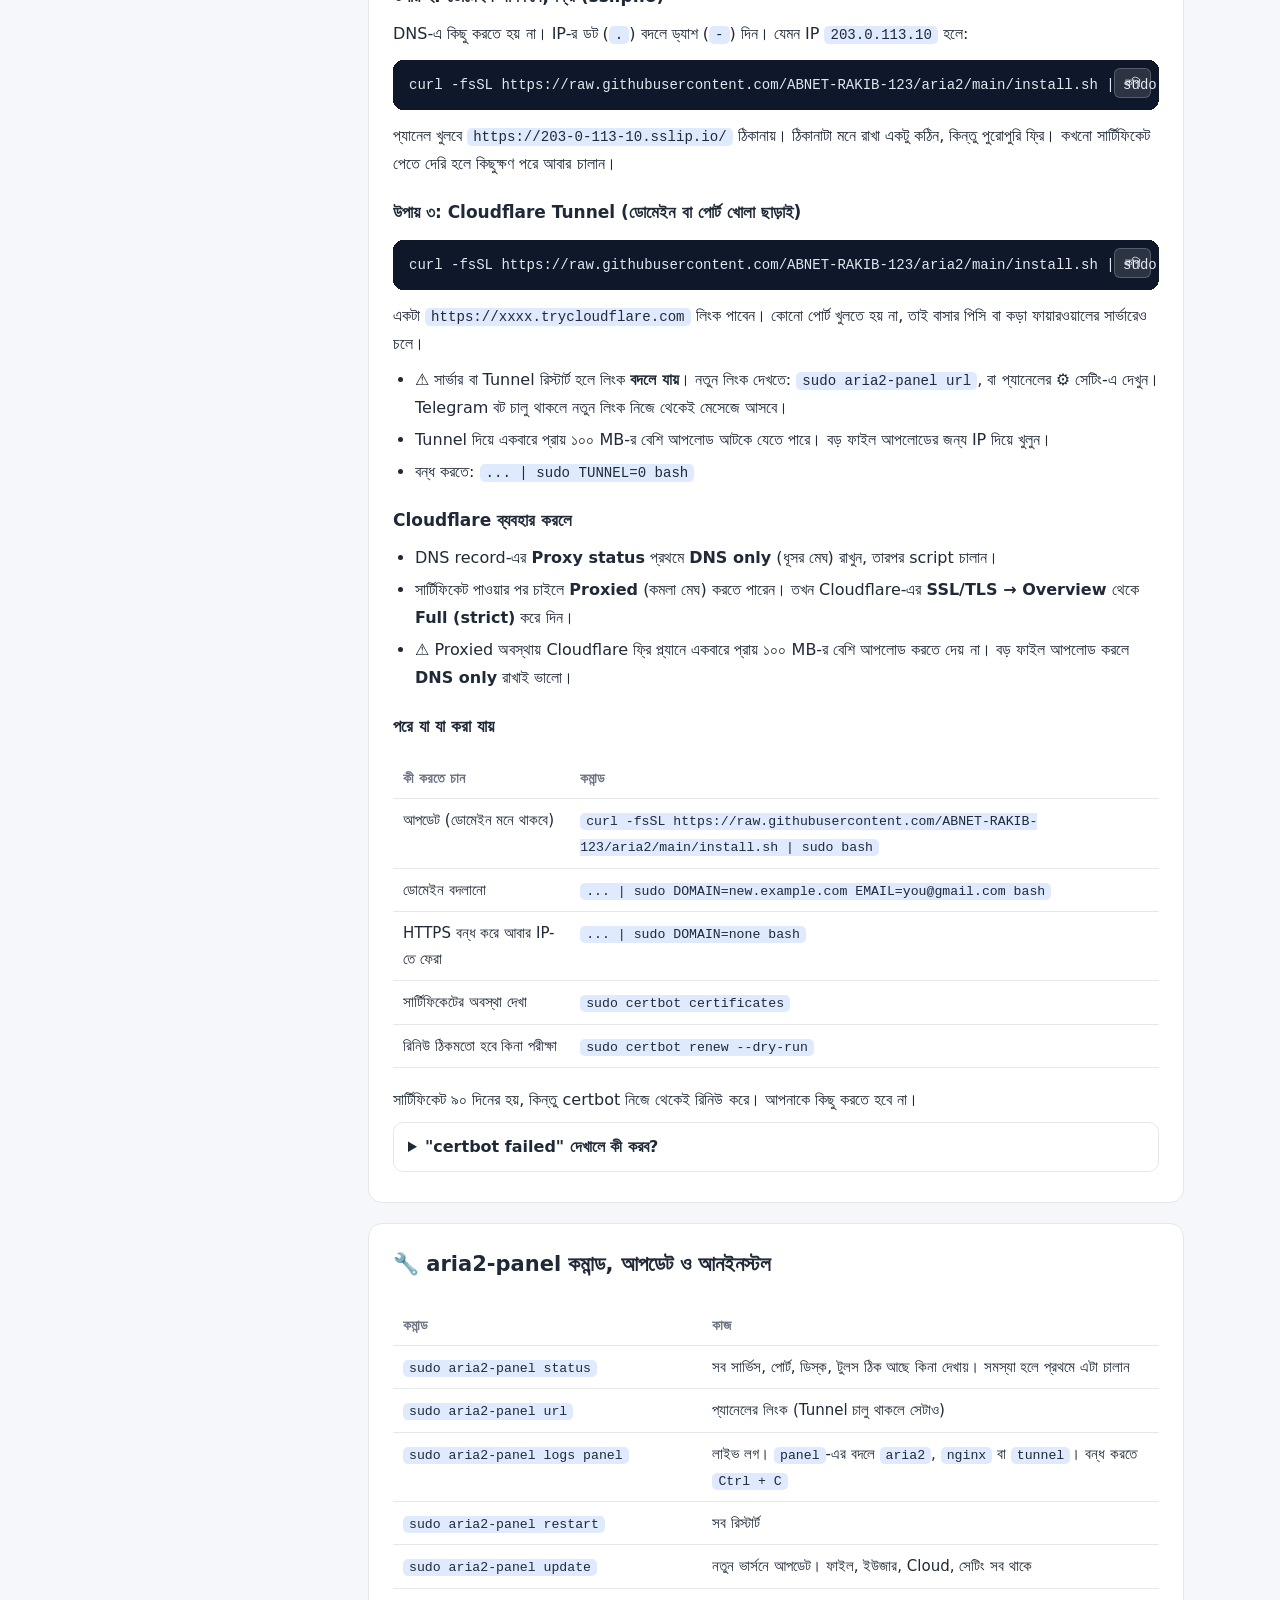
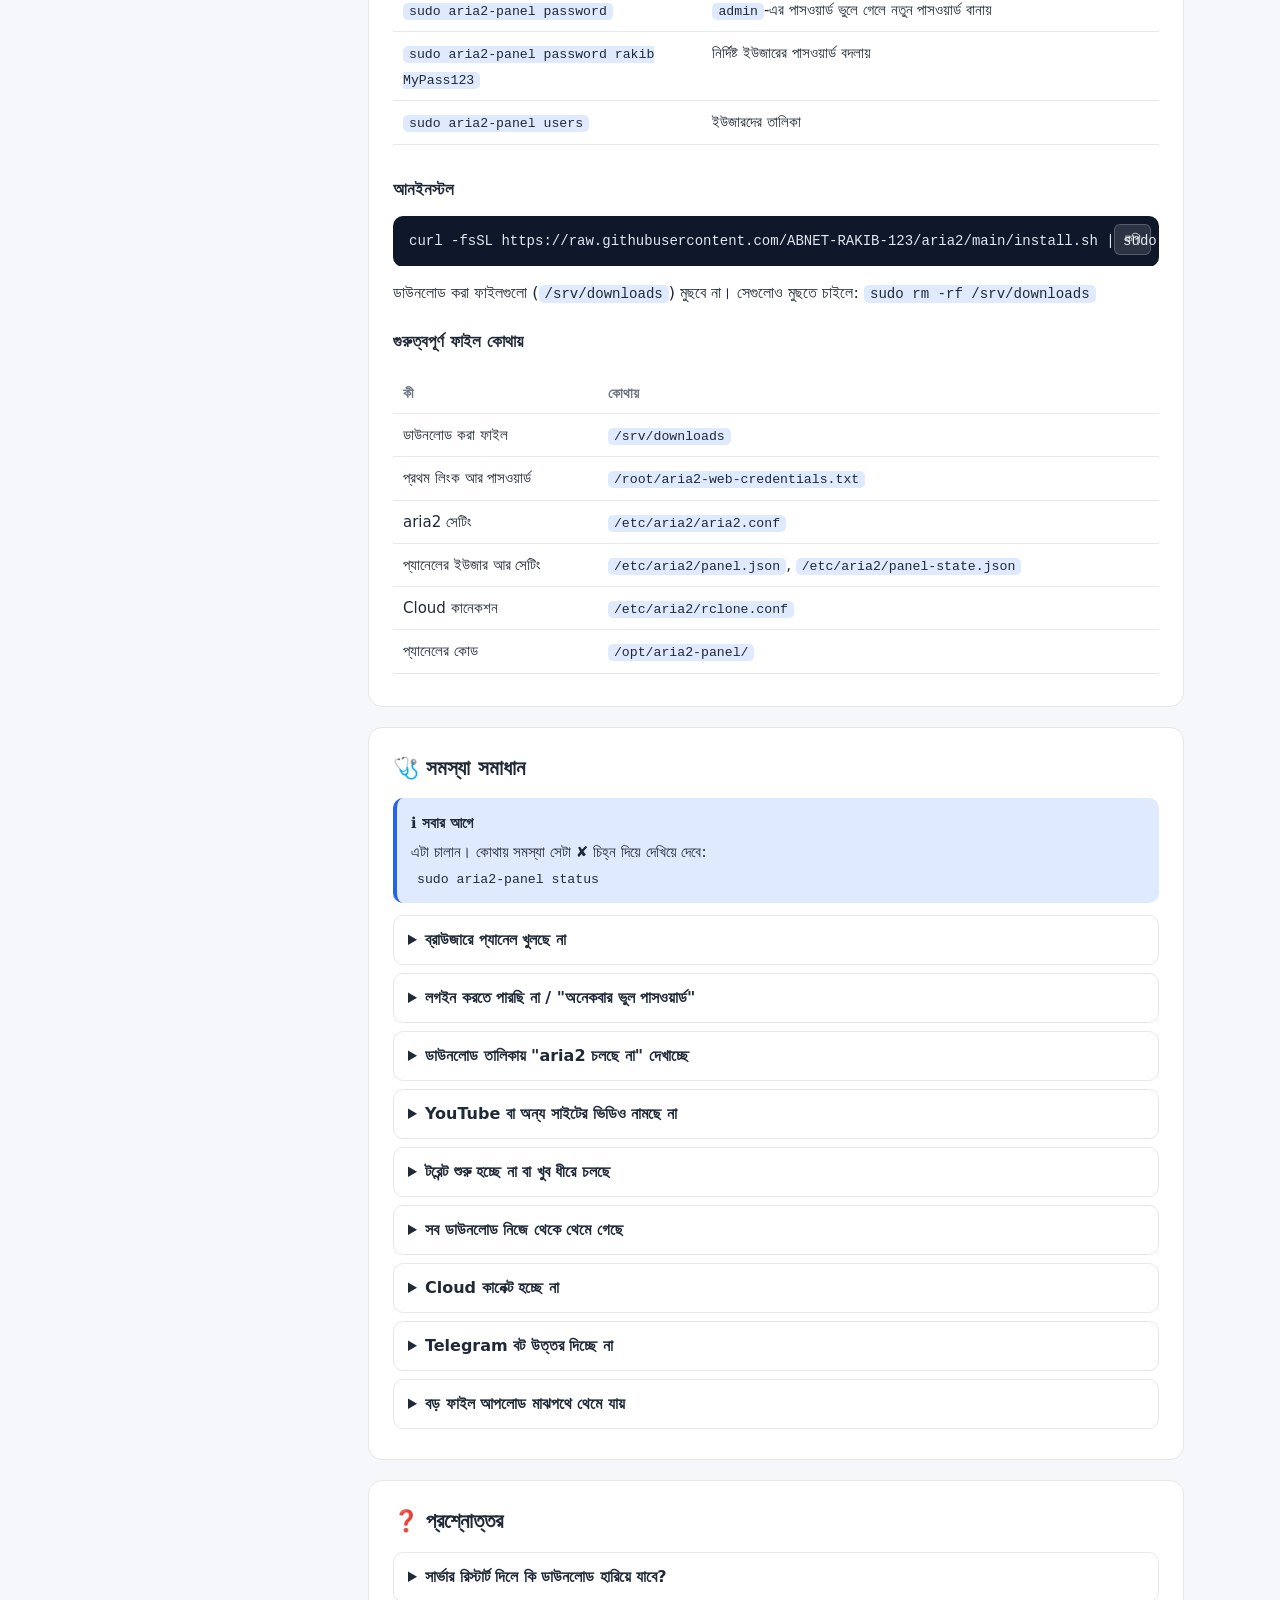
==== commit c1ea02fd: "Add subtitle tools: list, remove, add, extract and burn in; yt-dlp subtitles - New 🎞 dialog for vide" ====
--- a/docs/guide.html
+++ b/docs/guide.html
@@ -114,6 +114,7 @@
   <a href="#drive">৫. Cloud কানেক্ট</a>
   <a href="#use-download">ডাউনলোড করা</a>
   <a href="#use-files">আপলোড ও ফাইল</a>
+  <a href="#subtitles">ভিডিওর সাবটাইটেল</a>
   <a href="#use-drive">Cloud ব্যবহার</a>
   <a href="#telegram">Telegram বট</a>
   <a href="#rss">RSS অটো ডাউনলোড</a>
@@ -141,6 +142,7 @@
     <div class="feature"><div class="ic">✈️</div><b>Telegram বট</b><span>শেষ হলে ফোনে মেসেজ, বটকে লিংক পাঠালেই ডাউনলোড</span></div>
     <div class="feature"><div class="ic">📡</div><b>RSS অটো ডাউনলোড</b><span>নতুন পর্ব এলেই নিজে থেকে নামবে</span></div>
     <div class="feature"><div class="ic">🗜️</div><b>zip / rar খোলা</b><span>এক চাপে খোলা, ফোল্ডার বা অনেক ফাইল একসাথে zip করে নামানো</span></div>
+    <div class="feature"><div class="ic">🎞️</div><b>সাবটাইটেল</b><span>ভিডিওর সাবটাইটেল মুছে ফেলা, নতুন যোগ করা, ছবির ভেতরে বসানো</span></div>
     <div class="feature"><div class="ic">🔍</div><b>খোঁজা ও গ্রিড ভিউ</b><span>সার্চ, সাজানো, ভিডিও/ছবির ছোট ছবি, অনেক ফাইল একসাথে সিলেক্ট</span></div>
     <div class="feature"><div class="ic">🔗</div><b>শেয়ার লিংক</b><span>ফাইল বা ফোল্ডার, ১ থেকে ৩৬৫ দিন, লগইন ছাড়াই নামানো যায়</span></div>
     <div class="feature"><div class="ic">⏰</div><b>স্পিড ও সময়</b><span>স্পিড লিমিট, শুধু রাতে ডাউনলোড, ডিস্ক ভরলে নিজে থেকে থামা</span></div>
@@ -290,7 +292,8 @@
         <li><b>ভিডিও সাইট হিসেবে:</b> উপরের তালিকায় নেই এমন সাইটের ভিডিও (yt-dlp ১০০০+ সাইট চেনে)।</li>
         <li><b>সরাসরি Cloud-এ:</b> শুধু http/https লিংক, সার্ভারে জায়গা লাগবে না। কোন একাউন্টে যাবে সেটাও বাছুন।</li>
       </ul></li>
-    <li>ভিডিও হলে <b>কোয়ালিটি</b> বাছুন: সবচেয়ে ভালো, 1080p, 720p, 480p (কম ডাটা), বা <b>শুধু অডিও (MP3)</b>। পুরো প্লেলিস্ট চাইলে টিক দিন।</li>
+    <li>ভিডিও হলে <b>কোয়ালিটি</b> বাছুন: সবচেয়ে ভালো, 1080p, 720p, 480p (কম ডাটা), বা <b>শুধু অডিও (MP3)</b>। পুরো প্লেলিস্ট চাইলে টিক দিন।
+      সাবটাইটেলসহ চাইলে <b>সাবটাইটেল সহ</b> টিক দিন আর ভাষা লিখুন (যেমন <code>bn,en</code>)। ভিডিওতে সাবটাইটেল না থাকলে YouTube-এর অটো-সাবটাইটেল আসবে।</li>
     <li>চাইলে <b>ফোল্ডার</b>-এর নাম দিন (যেমন <code>Movies</code>)।</li>
     <li><b>⬇ ডাউনলোড শুরু</b> চাপুন। .torrent ফাইল থাকলে <b>📄 .torrent ফাইল</b> বাটন দিয়ে দিন।</li>
   </ol>
@@ -328,6 +331,31 @@
   </table></div>
   <h3>অনেকগুলো একসাথে</h3>
   <p>ফাইলের পাশের ☐ বক্সে টিক দিন (বা <b>সব সিলেক্ট</b>)। উপরে একটা নীল বার আসবে: <b>⬇ zip করে নামাও</b>, <b>☁ Cloud-এ পাঠাও</b>, <b>🗑 মুছো</b>।</p>
+</section>
+
+<section id="subtitles">
+  <h2>🎞️ ভিডিওর সাবটাইটেল</h2>
+  <p>ফাইল ট্যাবে ভিডিওর পাশে <b>🎞</b> বাটন চাপলে একটা window খুলবে।</p>
+  <h3>সাবটাইটেল দুই রকমের</h3>
+  <div class="table-wrap"><table>
+    <tr><th>ধরন</th><th>চেনার উপায়</th><th>কী করা যায়</th></tr>
+    <tr><td><b>আলাদা (soft)</b></td><td>প্লেয়ারে চালু/বন্ধ করা যায়, সাধারণত MKV/MP4-এ থাকে</td><td>দেখা, মোছা, নতুন যোগ, .srt হিসেবে বের করা, সবই কয়েক সেকেন্ডে। কোয়ালিটি কমে না</td></tr>
+    <tr><td><b>ছবির ভেতরে বসানো (hard)</b></td><td>কোনোভাবেই বন্ধ করা যায় না</td><td>❌ মোছা যায় না। তবে নতুন সাবটাইটেল বসানো (burn-in) যায়</td></tr>
+  </table></div>
+  <h3>মুছে ফেলা বা নতুন যোগ করা (দ্রুত)</h3>
+  <ol>
+    <li>উপরে ভিডিওর ভেতরের সব সাবটাইটেল দেখাবে (ভাষা, নাম, কোনটা ডিফল্ট)। যেটা বাদ দিতে চান তার পাশে <b>মুছো</b> টিক দিন।</li>
+    <li>নতুন যোগ করতে <b>⬆ পিসি থেকে</b> চেপে <code>.srt</code> / <code>.ass</code> / <code>.vtt</code> ফাইল দিন, অথবা ভিডিওর ফোল্ডারে আগে থেকে থাকা ফাইল বেছে <b>➕ যোগ</b> চাপুন।</li>
+    <li>প্রতিটা নতুন সাবটাইটেলের <b>ভাষা</b> ঠিক করুন (ফাইলের নামে <code>bn</code>/<code>bangla</code>/<code>en</code> থাকলে নিজে থেকে বসে যায়), চাইলে একটা নাম দিন।</li>
+    <li>কোনটা <b>ডিফল্ট</b> হবে বাছুন। ডিফল্ট সাবটাইটেল প্লেয়ারে নিজে থেকে চালু হয়।</li>
+    <li><b>💾 সেভ</b> চাপুন। "[subs]" নামে নতুন ফাইল তৈরি হবে। <b>আসল ফাইল বদলে দাও</b> টিক দিলে আসল ফাইলটাই বদলে যাবে।</li>
+  </ol>
+  <h3>সাবটাইটেল আলাদা ফাইল হিসেবে বের করা</h3>
+  <p>ভেতরের কোনো সাবটাইটেলের পাশে <b>⬇ .srt</b> চাপলে ভিডিওর পাশেই একটা <code>.srt</code> ফাইল তৈরি হবে। সেটা নামিয়ে এডিট বা অনুবাদ করে আবার যোগ করতে পারবেন।</p>
+  <h3>🔥 ছবির ভেতরে বসানো (burn-in)</h3>
+  <p>যেসব টিভি বা প্লেয়ারে সাবটাইটেল চালু করা যায় না, বা Facebook-এ আপলোডের জন্য। নিচের লিস্ট থেকে সাবটাইটেল বেছে <b>🔥 বসাও</b> চাপুন। "[hardsub]" নামে নতুন MP4 তৈরি হবে।</p>
+  <div class="note warn"><b>⚠️ সময় লাগে</b>পুরো ভিডিও নতুন করে বানাতে হয়। ছোট সার্ভারে ২ ঘণ্টার মুভিতে ১ ঘণ্টা বা তার বেশি লাগতে পারে। <b>🔄 ট্রান্সফার</b> ট্যাবে progress আর বাকি সময় দেখা যায়, দরকার হলে বাতিল করা যায়।</div>
+  <div class="note info"><b>ℹ️ বাংলা লেখা</b>বাংলা সাবটাইটেল বসানোর জন্য দরকারি ফন্ট (Noto) ইনস্টলের সময় নিজে থেকে বসে যায়। <code>.srt</code> ফাইল UTF-8 এনকোডিংয়ে হতে হবে (বেশিরভাগ বাংলা সাবটাইটেল তাই থাকে)।</div>
 </section>
 
 <section id="use-drive">
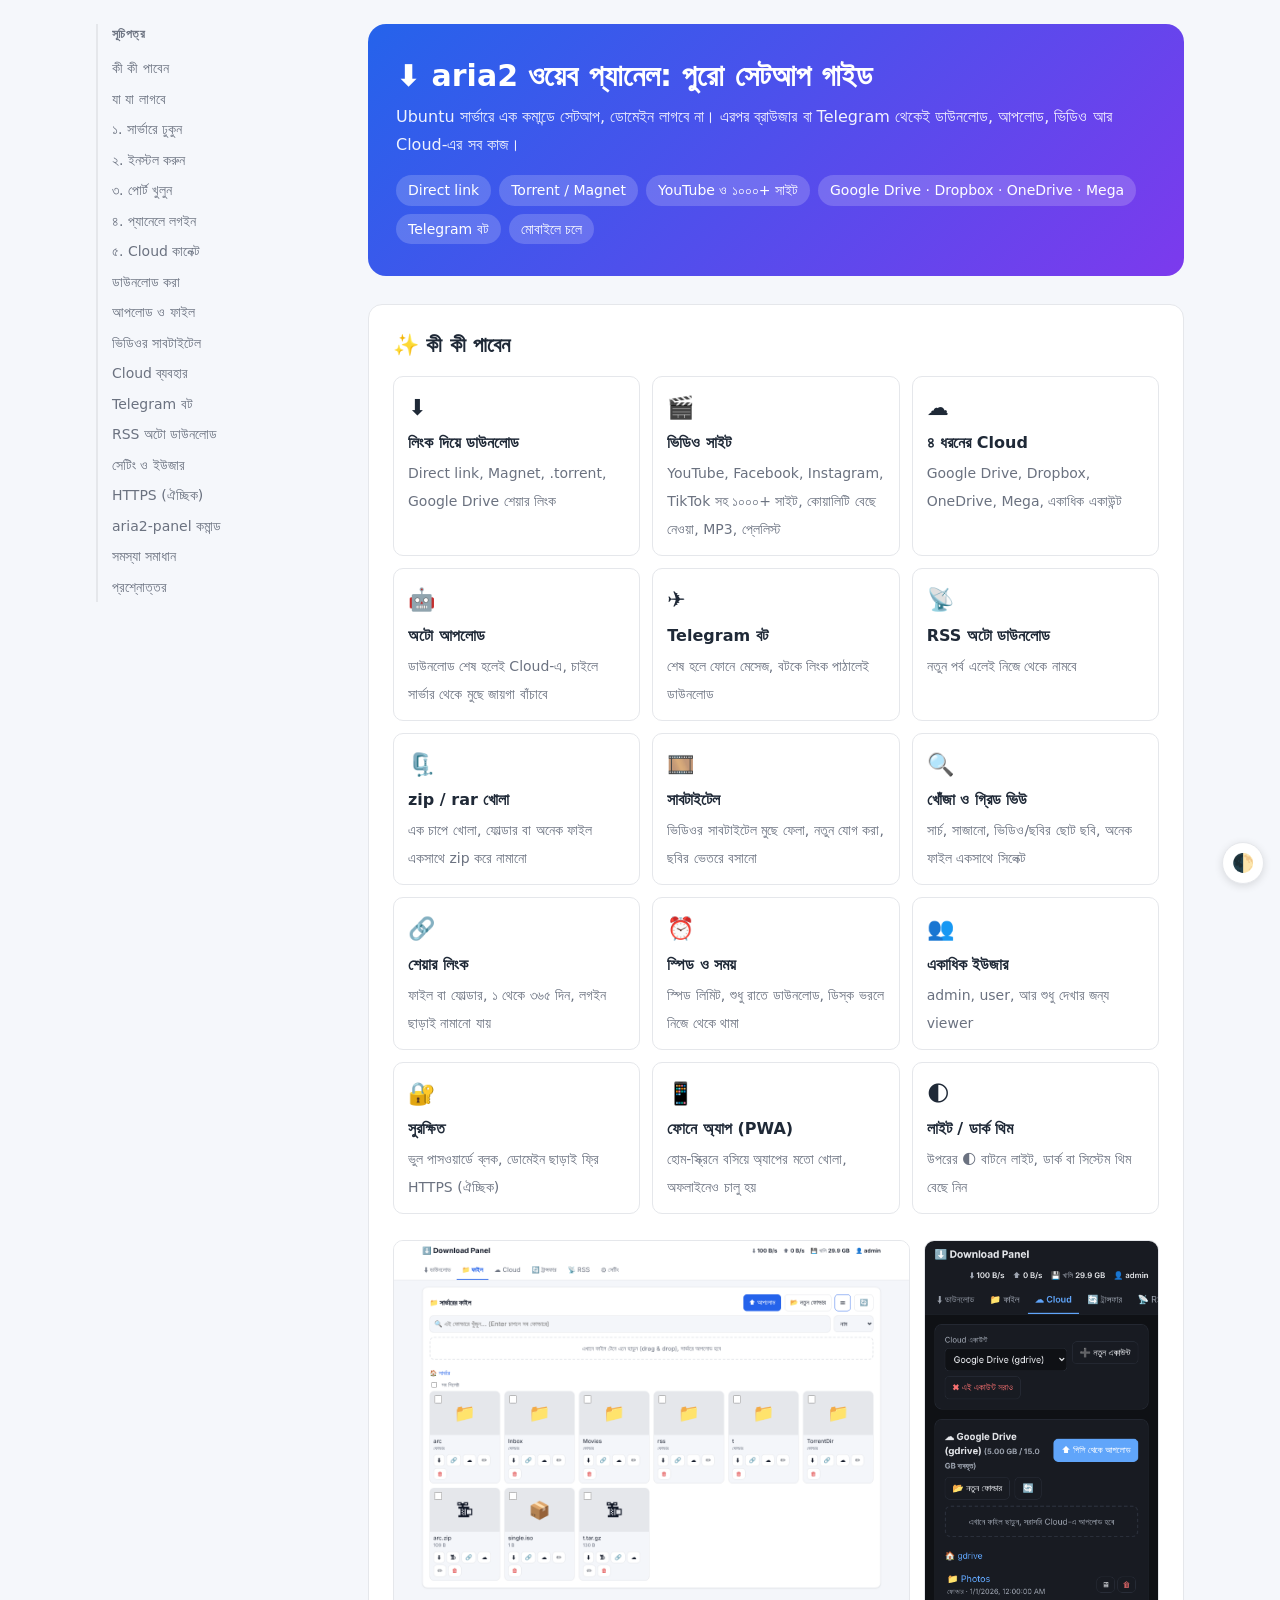
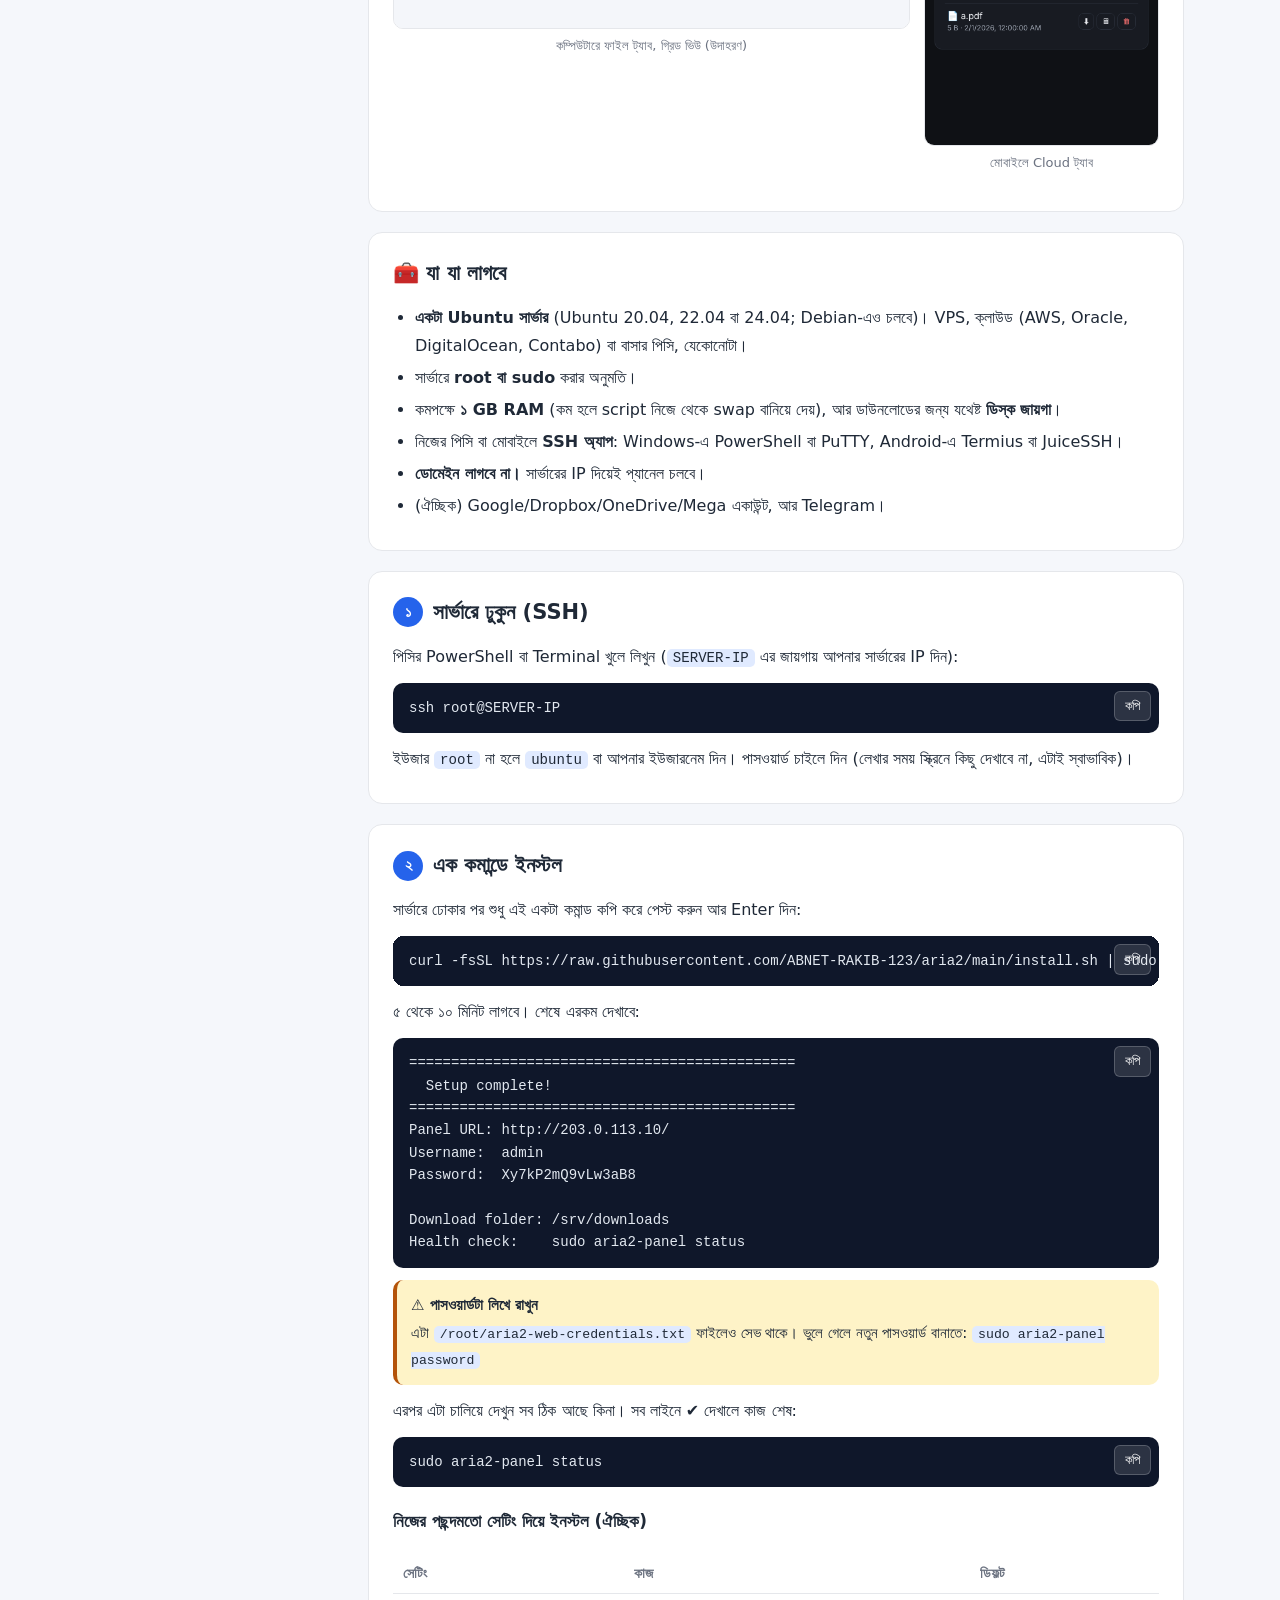
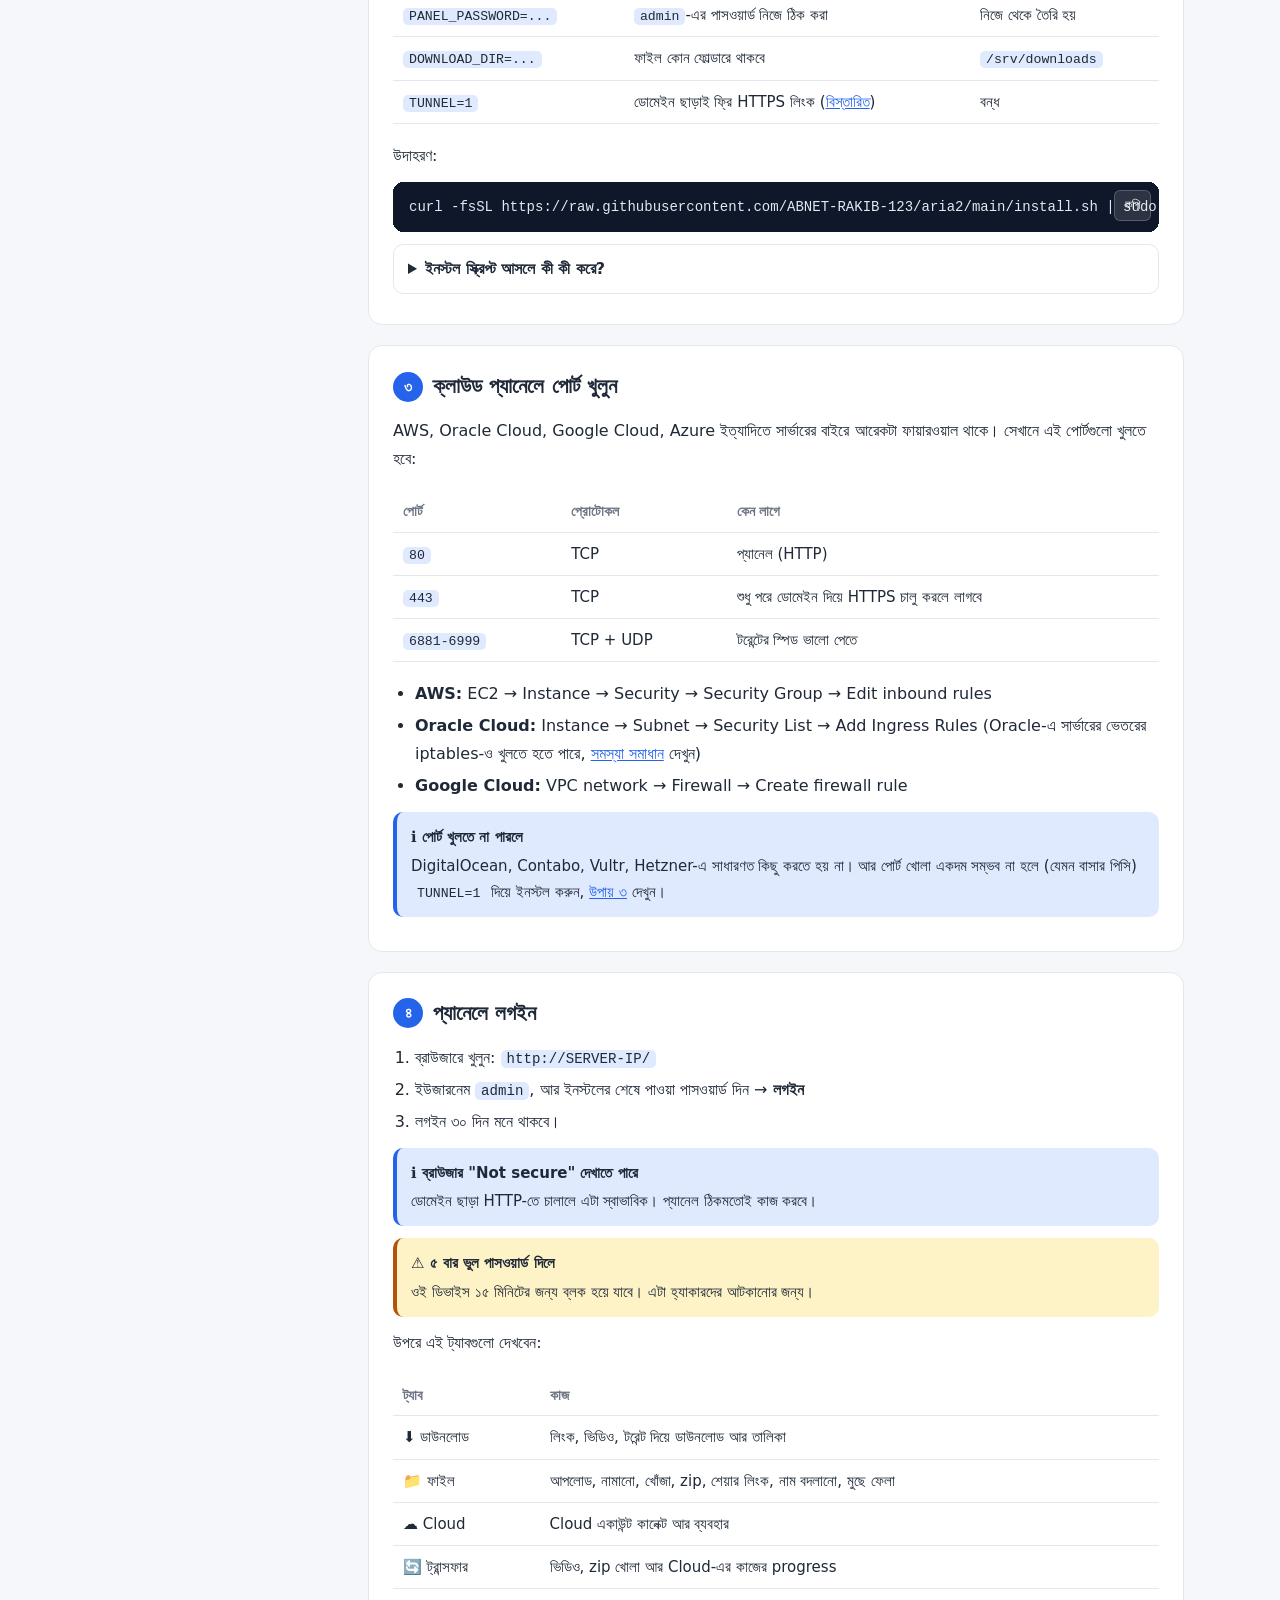
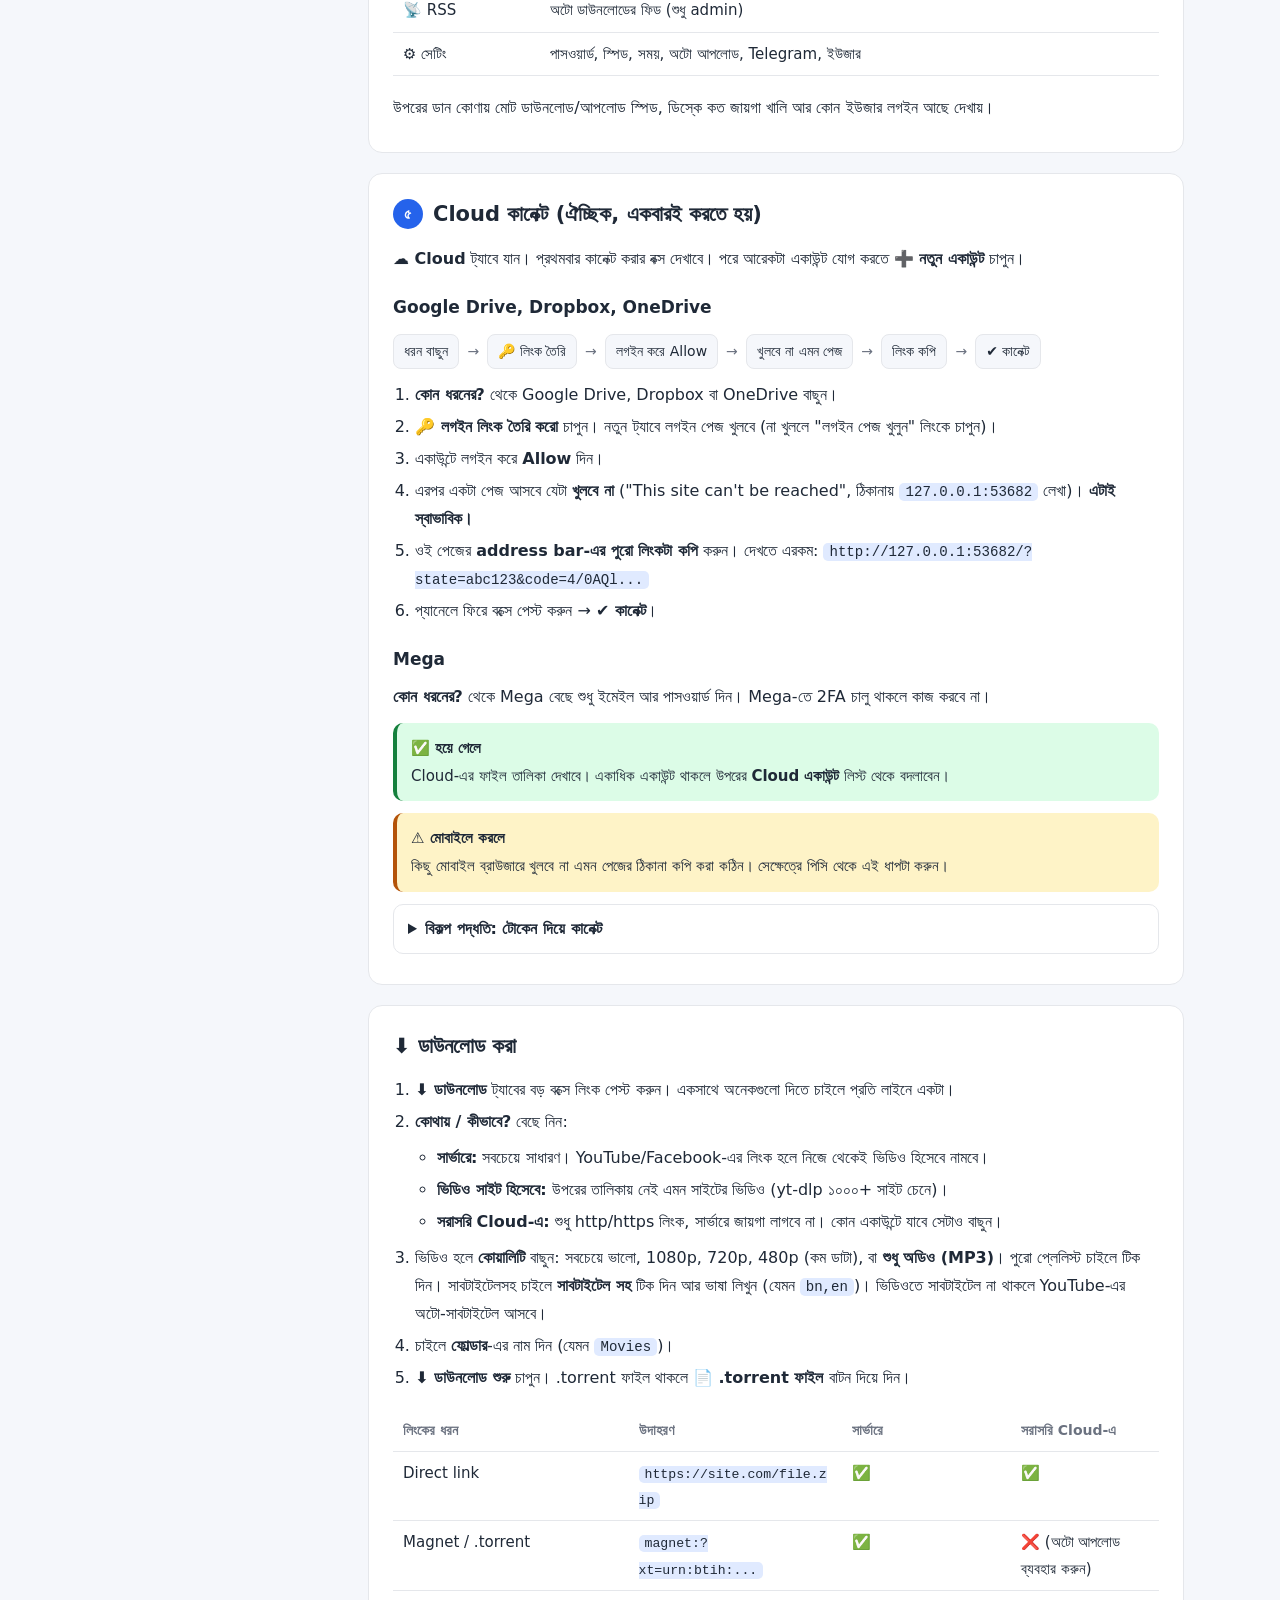
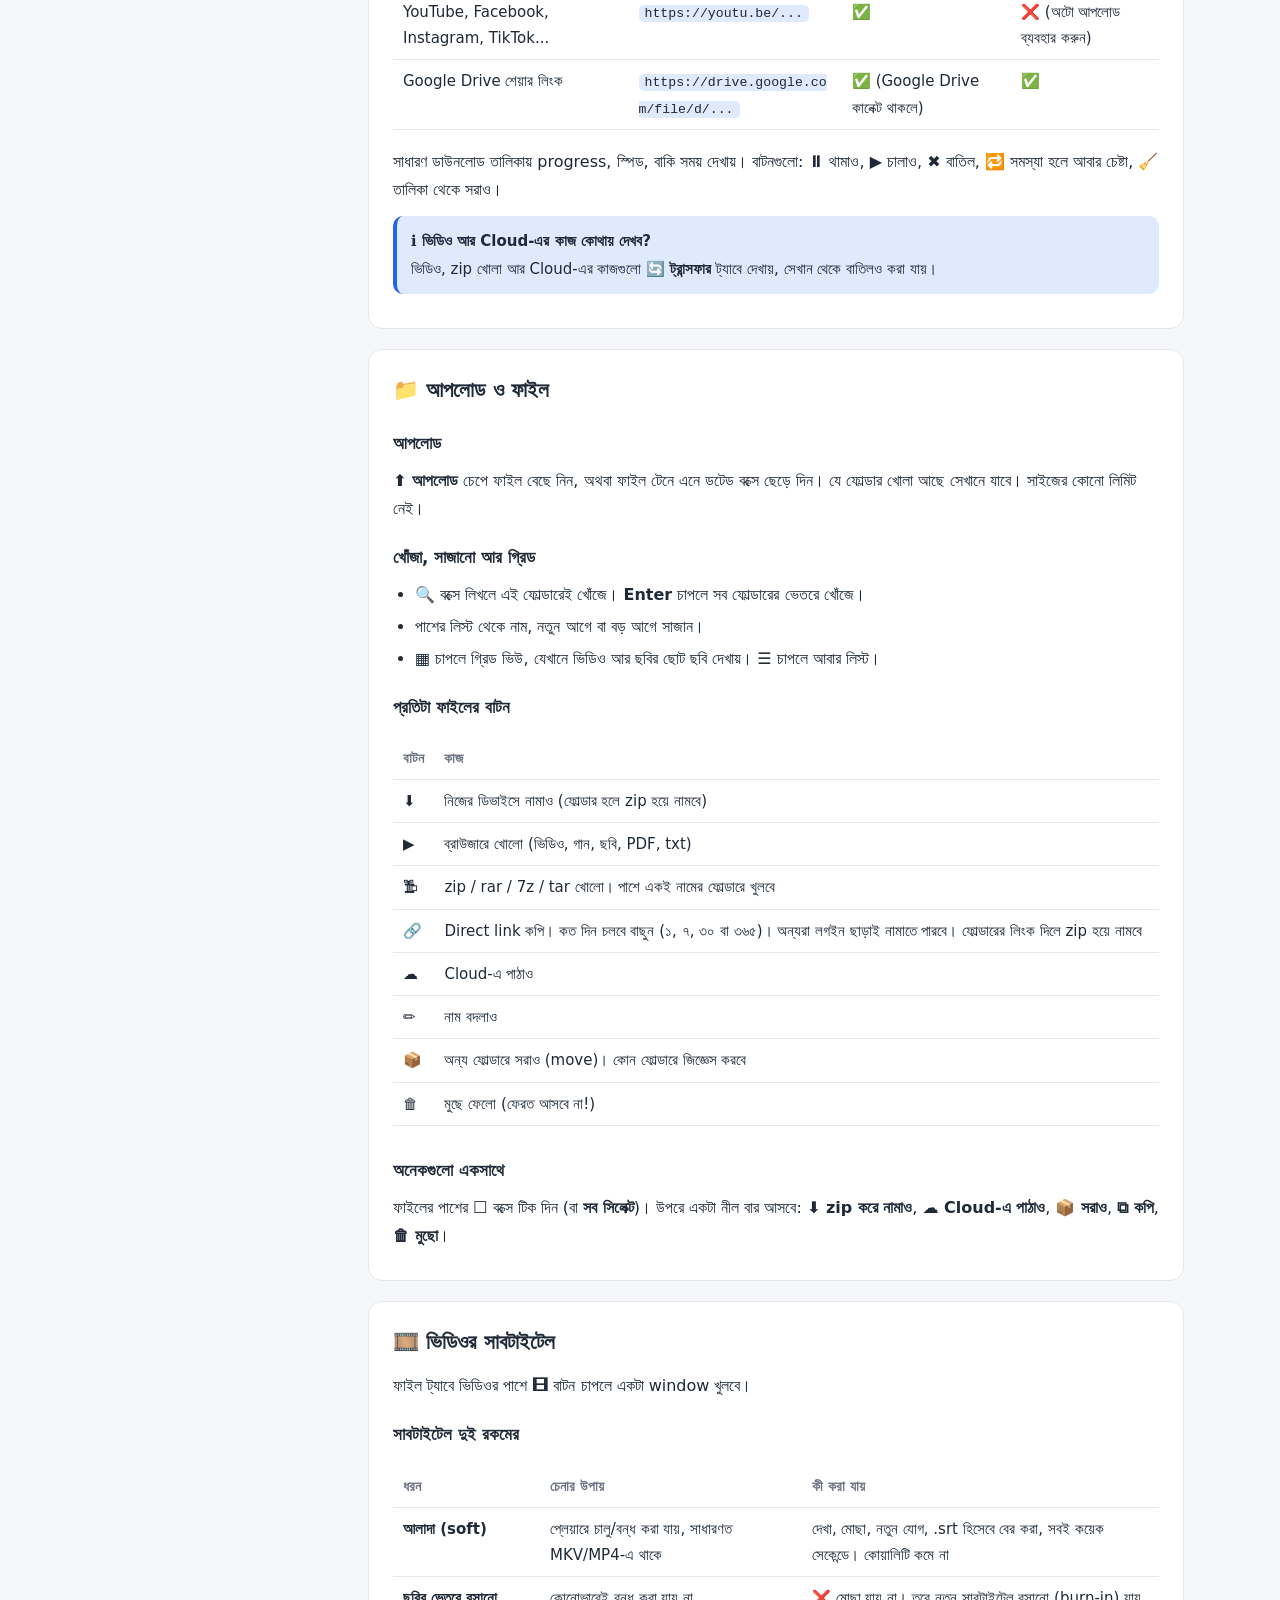
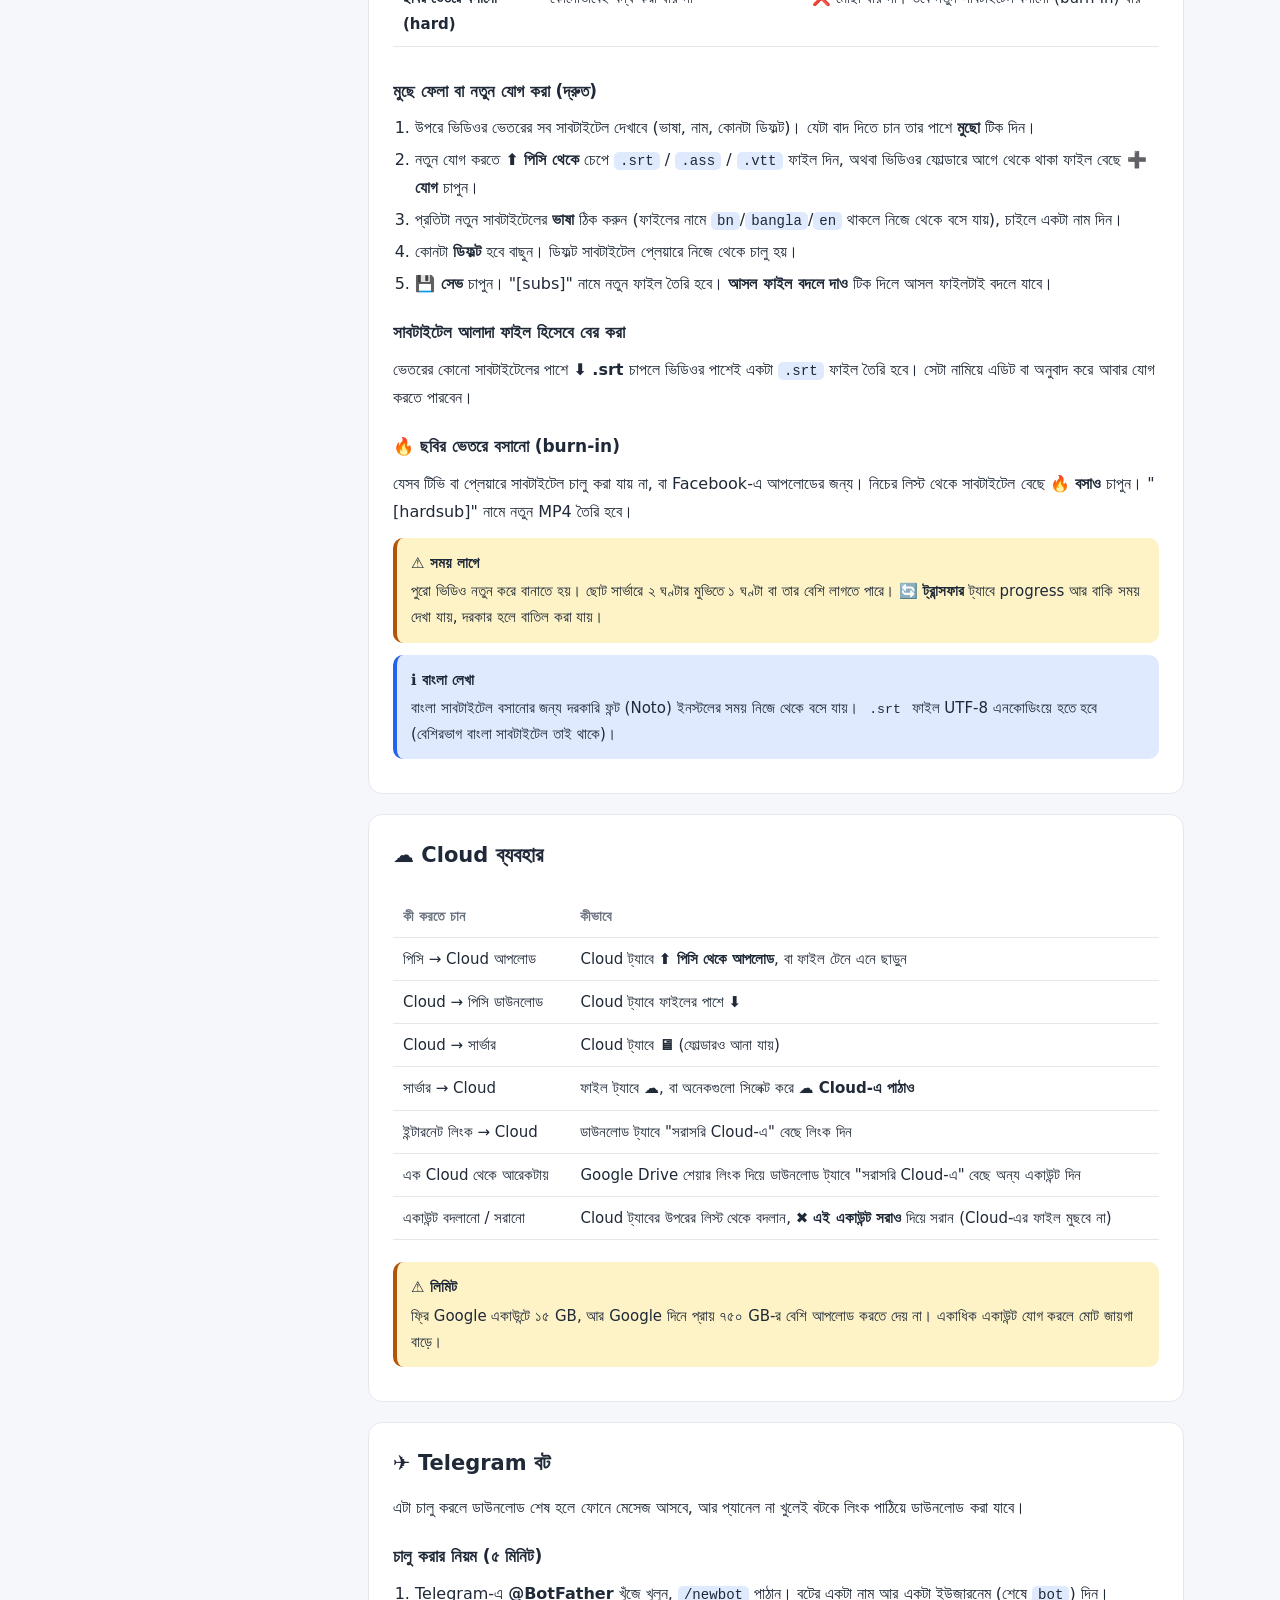
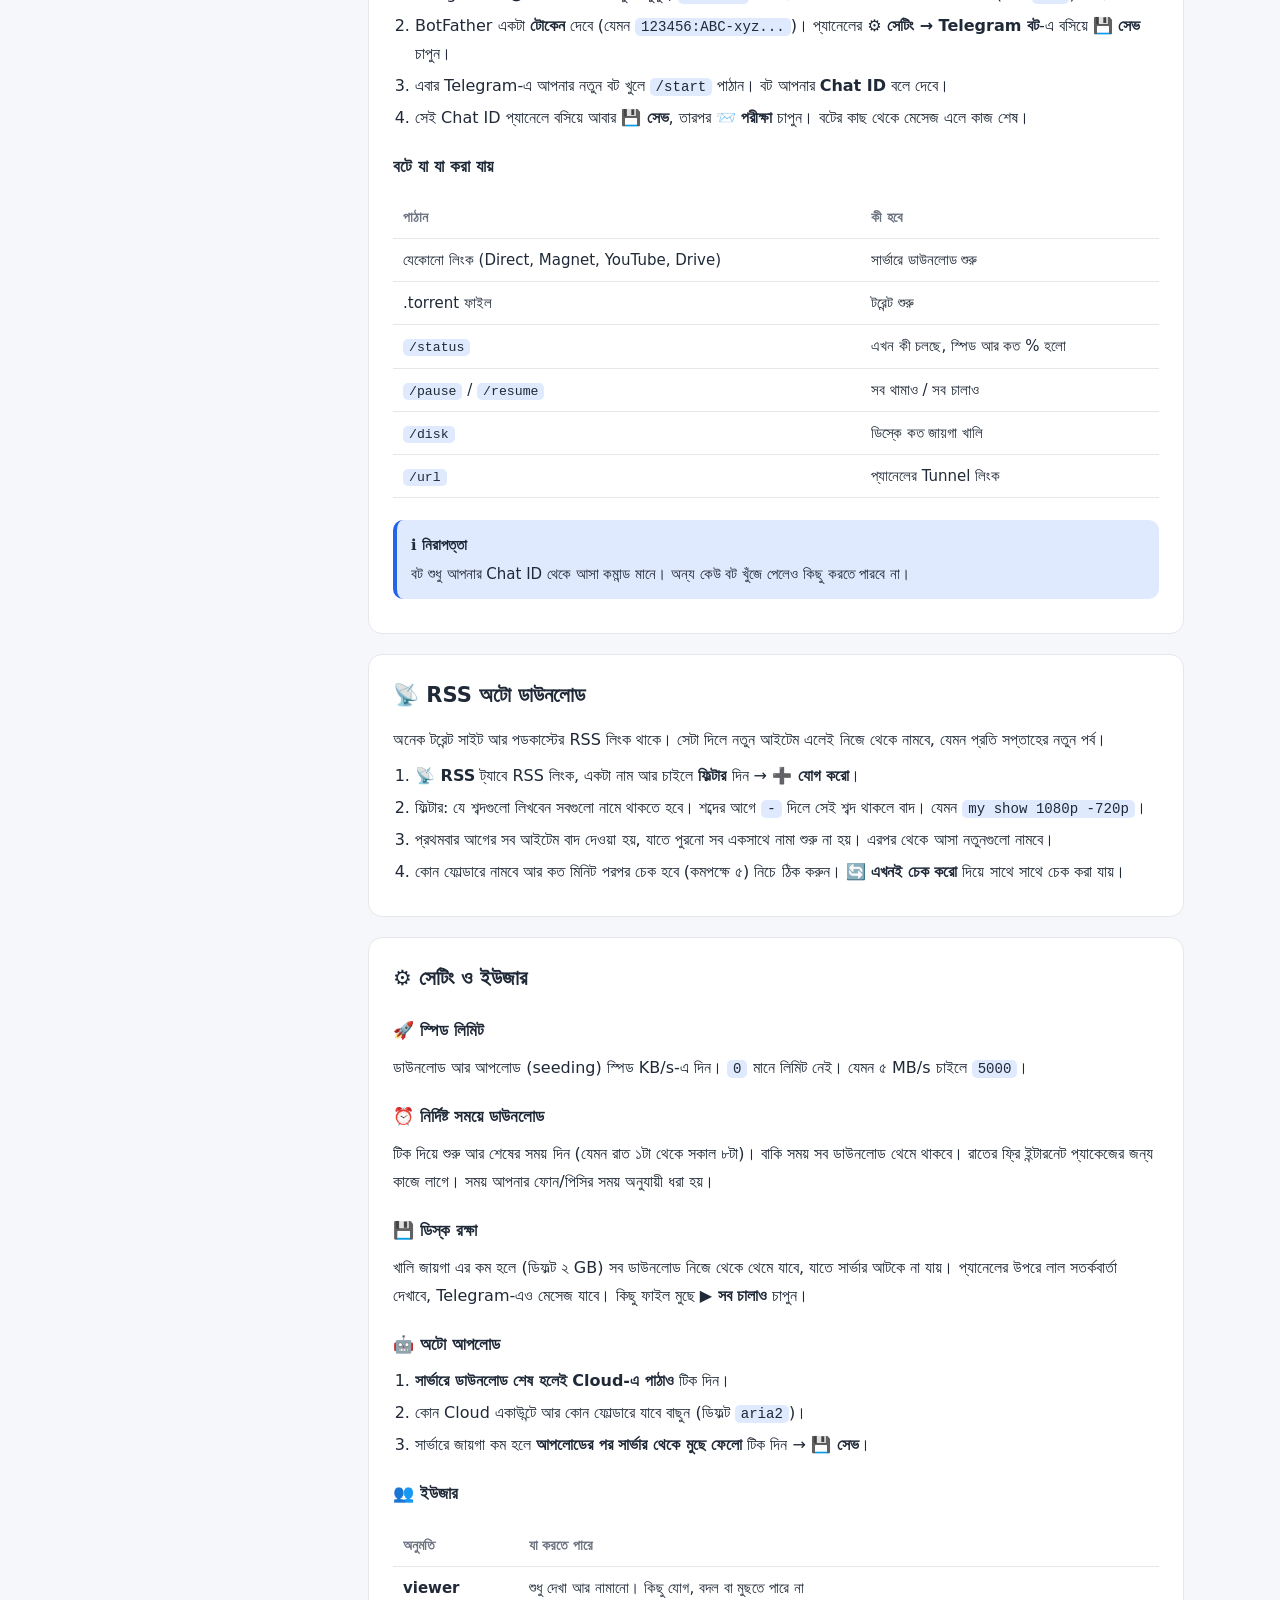
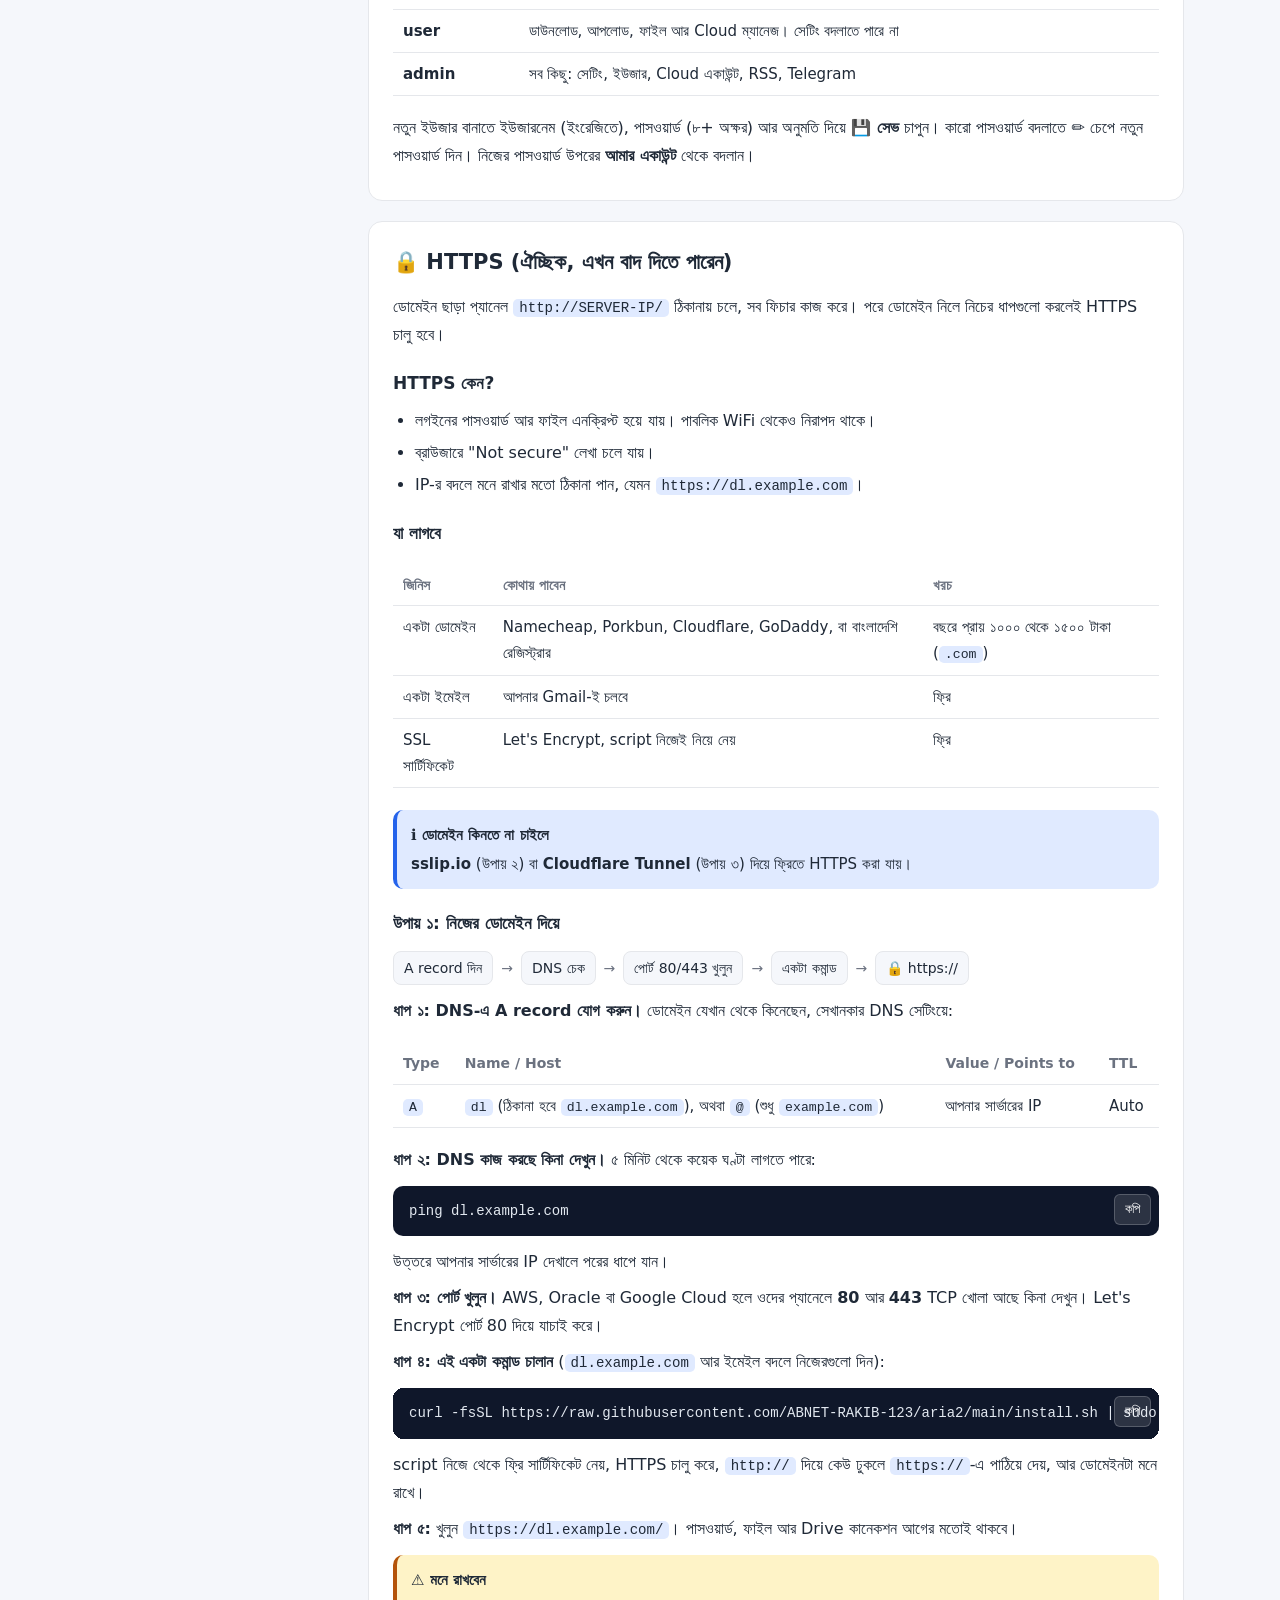
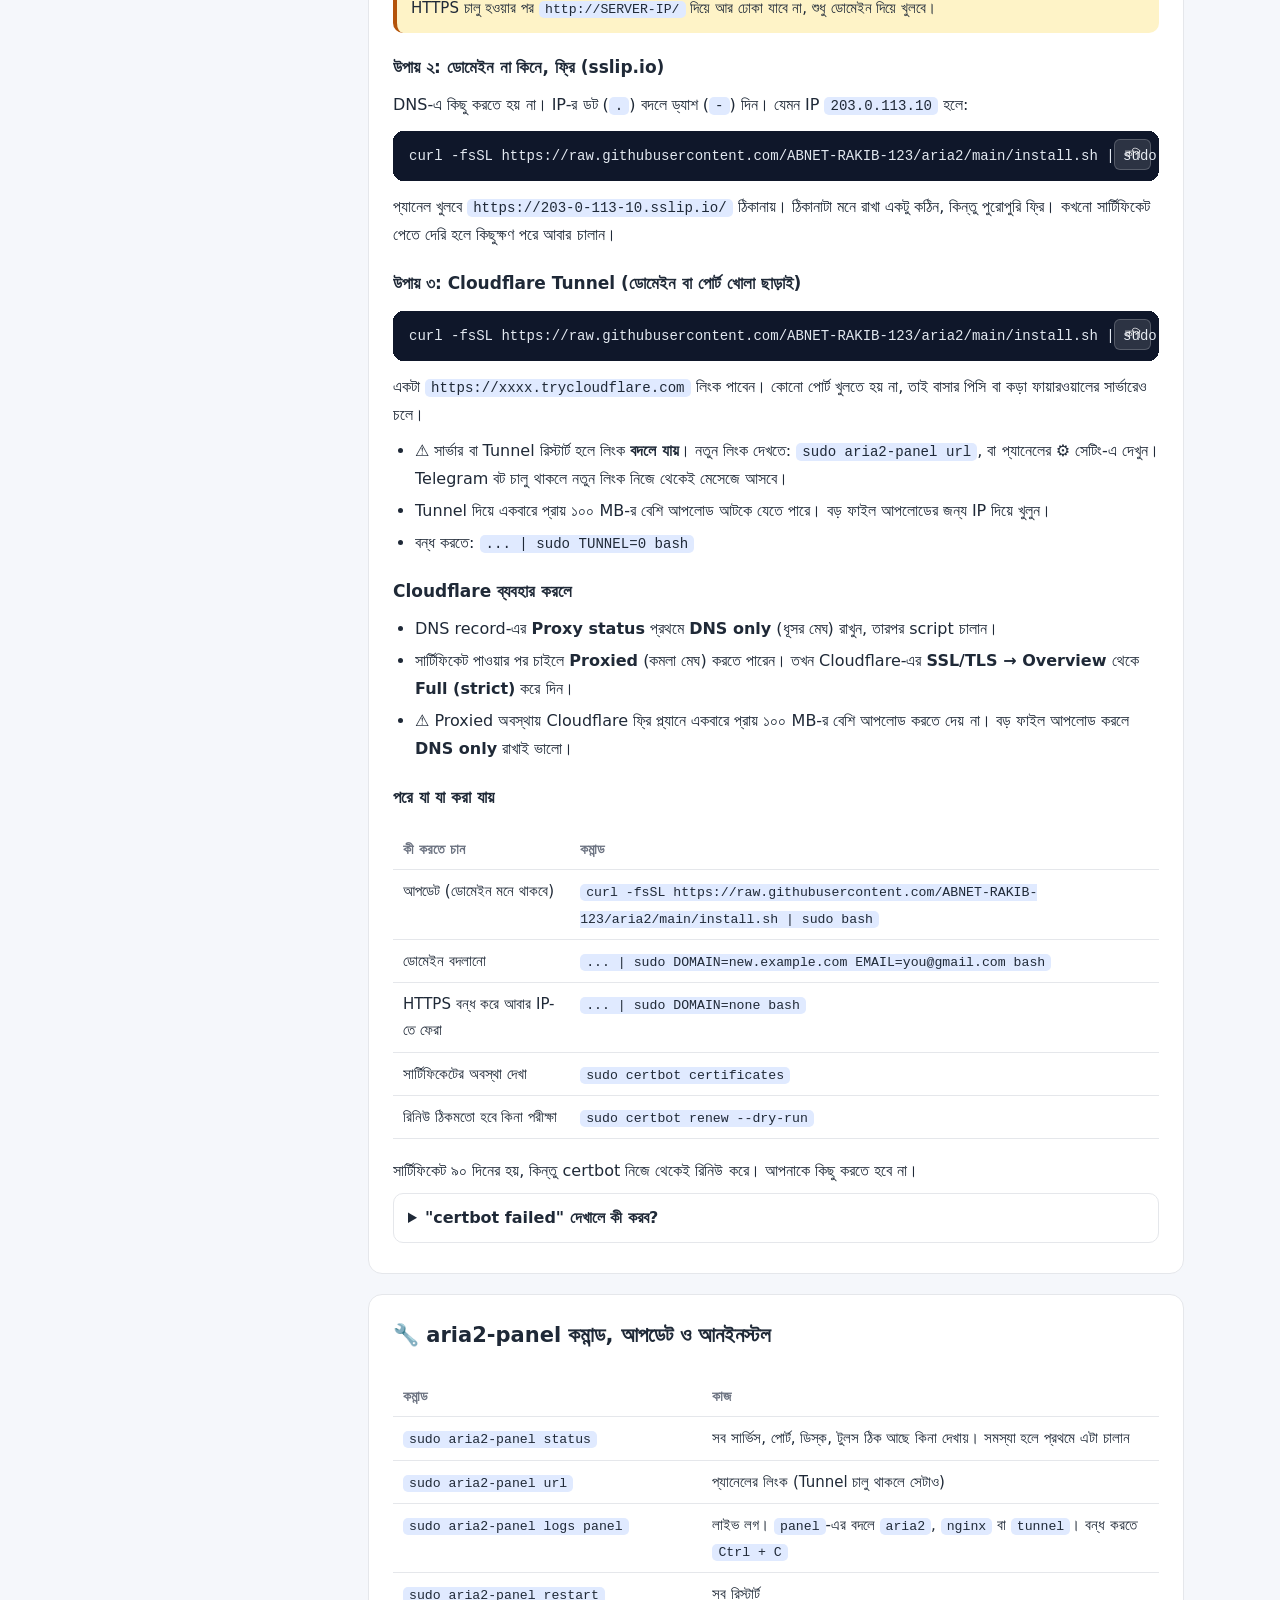
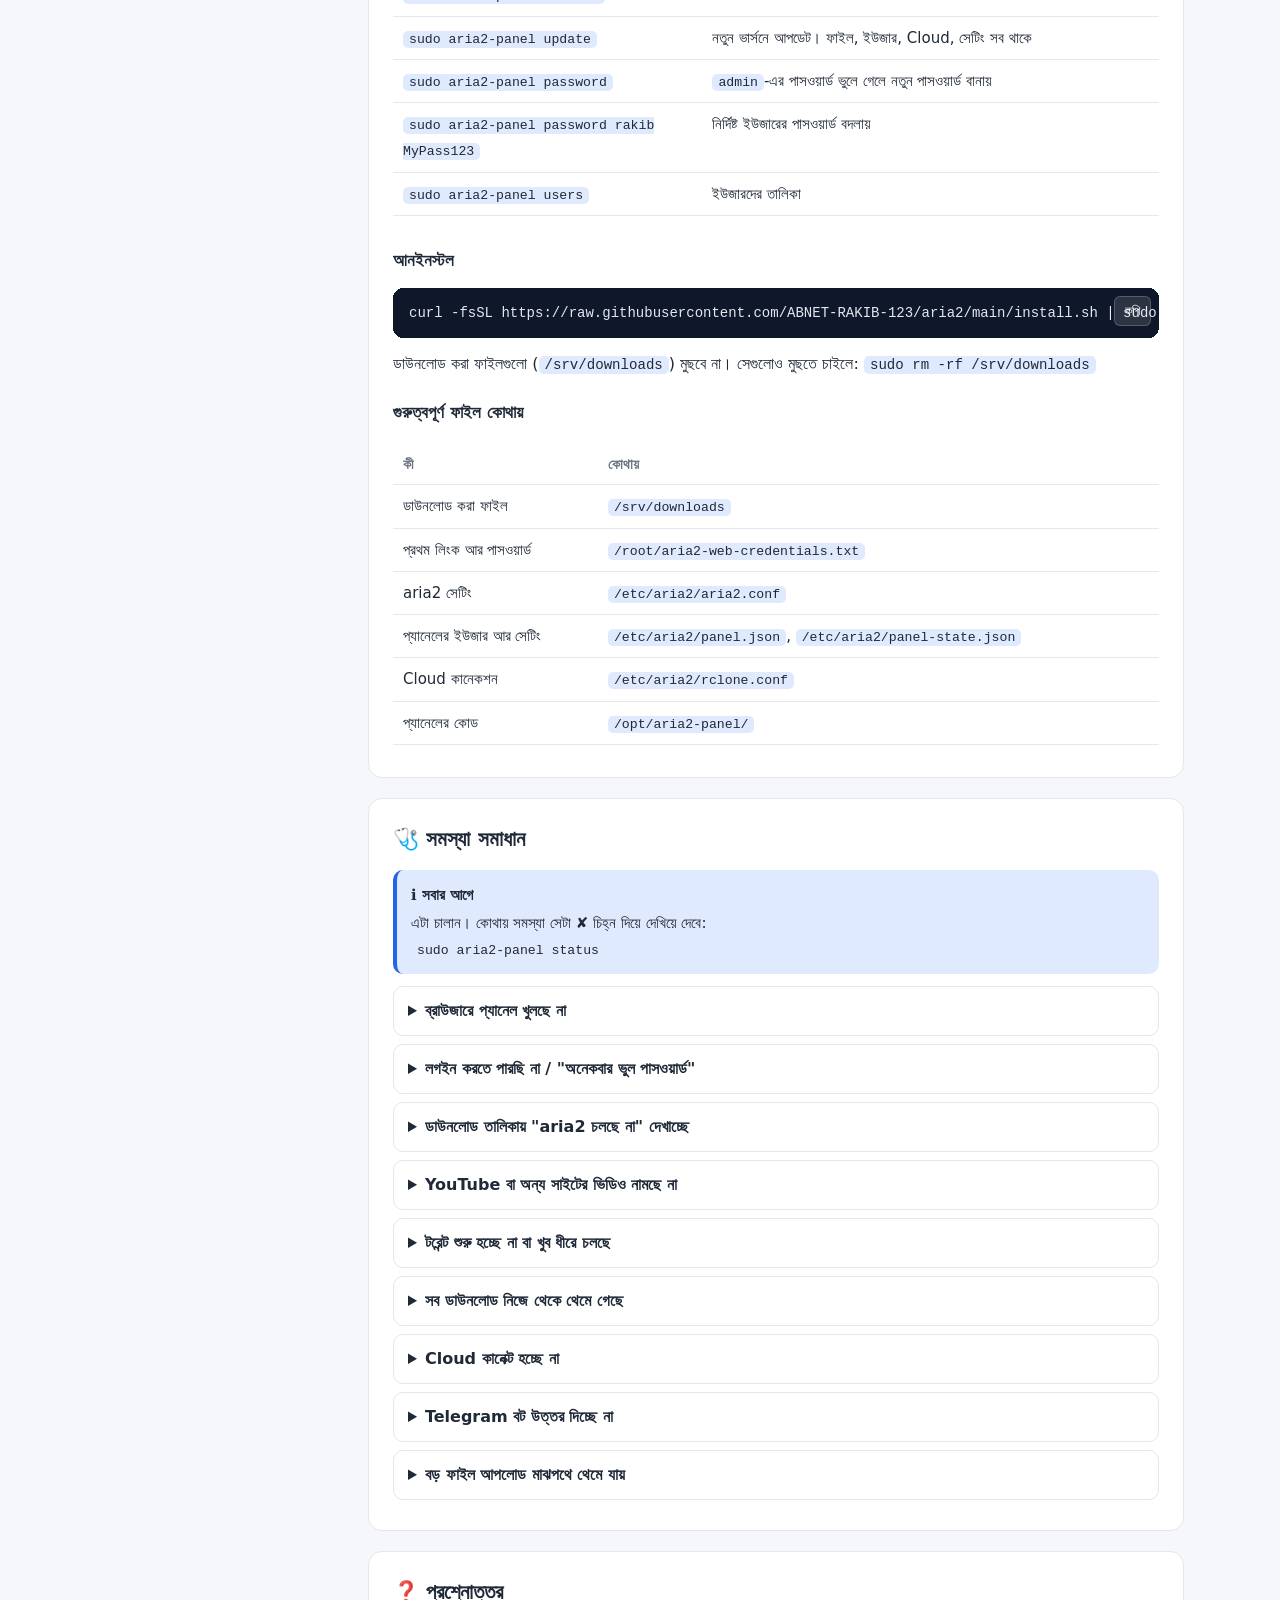
==== commit 677fd8e1: "docs: add theme toggle, PWA install and file move/copy to the guide Update docs/guide.html (Bangla s" ====
--- a/docs/guide.html
+++ b/docs/guide.html
@@ -148,6 +148,8 @@
     <div class="feature"><div class="ic">⏰</div><b>স্পিড ও সময়</b><span>স্পিড লিমিট, শুধু রাতে ডাউনলোড, ডিস্ক ভরলে নিজে থেকে থামা</span></div>
     <div class="feature"><div class="ic">👥</div><b>একাধিক ইউজার</b><span>admin, user, আর শুধু দেখার জন্য viewer</span></div>
     <div class="feature"><div class="ic">🔐</div><b>সুরক্ষিত</b><span>ভুল পাসওয়ার্ডে ব্লক, ডোমেইন ছাড়াই ফ্রি HTTPS (ঐচ্ছিক)</span></div>
+    <div class="feature"><div class="ic">📱</div><b>ফোনে অ্যাপ (PWA)</b><span>হোম-স্ক্রিনে বসিয়ে অ্যাপের মতো খোলা, অফলাইনেও চালু হয়</span></div>
+    <div class="feature"><div class="ic">🌓</div><b>লাইট / ডার্ক থিম</b><span>উপরের 🌓 বাটনে লাইট, ডার্ক বা সিস্টেম থিম বেছে নিন</span></div>
   </div>
   <div class="shots">
     <figure><img src="[data-uri]" alt="কম্পিউটারে প্যানেলের ফাইল ট্যাব, গ্রিড ভিউ"><figcaption>কম্পিউটারে ফাইল ট্যাব, গ্রিড ভিউ (উদাহরণ)</figcaption></figure>
@@ -327,10 +329,11 @@
     <tr><td>🔗</td><td>Direct link কপি। কত দিন চলবে বাছুন (১, ৭, ৩০ বা ৩৬৫)। অন্যরা লগইন ছাড়াই নামাতে পারবে। ফোল্ডারের লিংক দিলে zip হয়ে নামবে</td></tr>
     <tr><td>☁</td><td>Cloud-এ পাঠাও</td></tr>
     <tr><td>✏</td><td>নাম বদলাও</td></tr>
+    <tr><td>📦</td><td>অন্য ফোল্ডারে সরাও (move)। কোন ফোল্ডারে জিজ্ঞেস করবে</td></tr>
     <tr><td>🗑</td><td>মুছে ফেলো (ফেরত আসবে না!)</td></tr>
   </table></div>
   <h3>অনেকগুলো একসাথে</h3>
-  <p>ফাইলের পাশের ☐ বক্সে টিক দিন (বা <b>সব সিলেক্ট</b>)। উপরে একটা নীল বার আসবে: <b>⬇ zip করে নামাও</b>, <b>☁ Cloud-এ পাঠাও</b>, <b>🗑 মুছো</b>।</p>
+  <p>ফাইলের পাশের ☐ বক্সে টিক দিন (বা <b>সব সিলেক্ট</b>)। উপরে একটা নীল বার আসবে: <b>⬇ zip করে নামাও</b>, <b>☁ Cloud-এ পাঠাও</b>, <b>📦 সরাও</b>, <b>⧉ কপি</b>, <b>🗑 মুছো</b>।</p>
 </section>
 
 <section id="subtitles">
